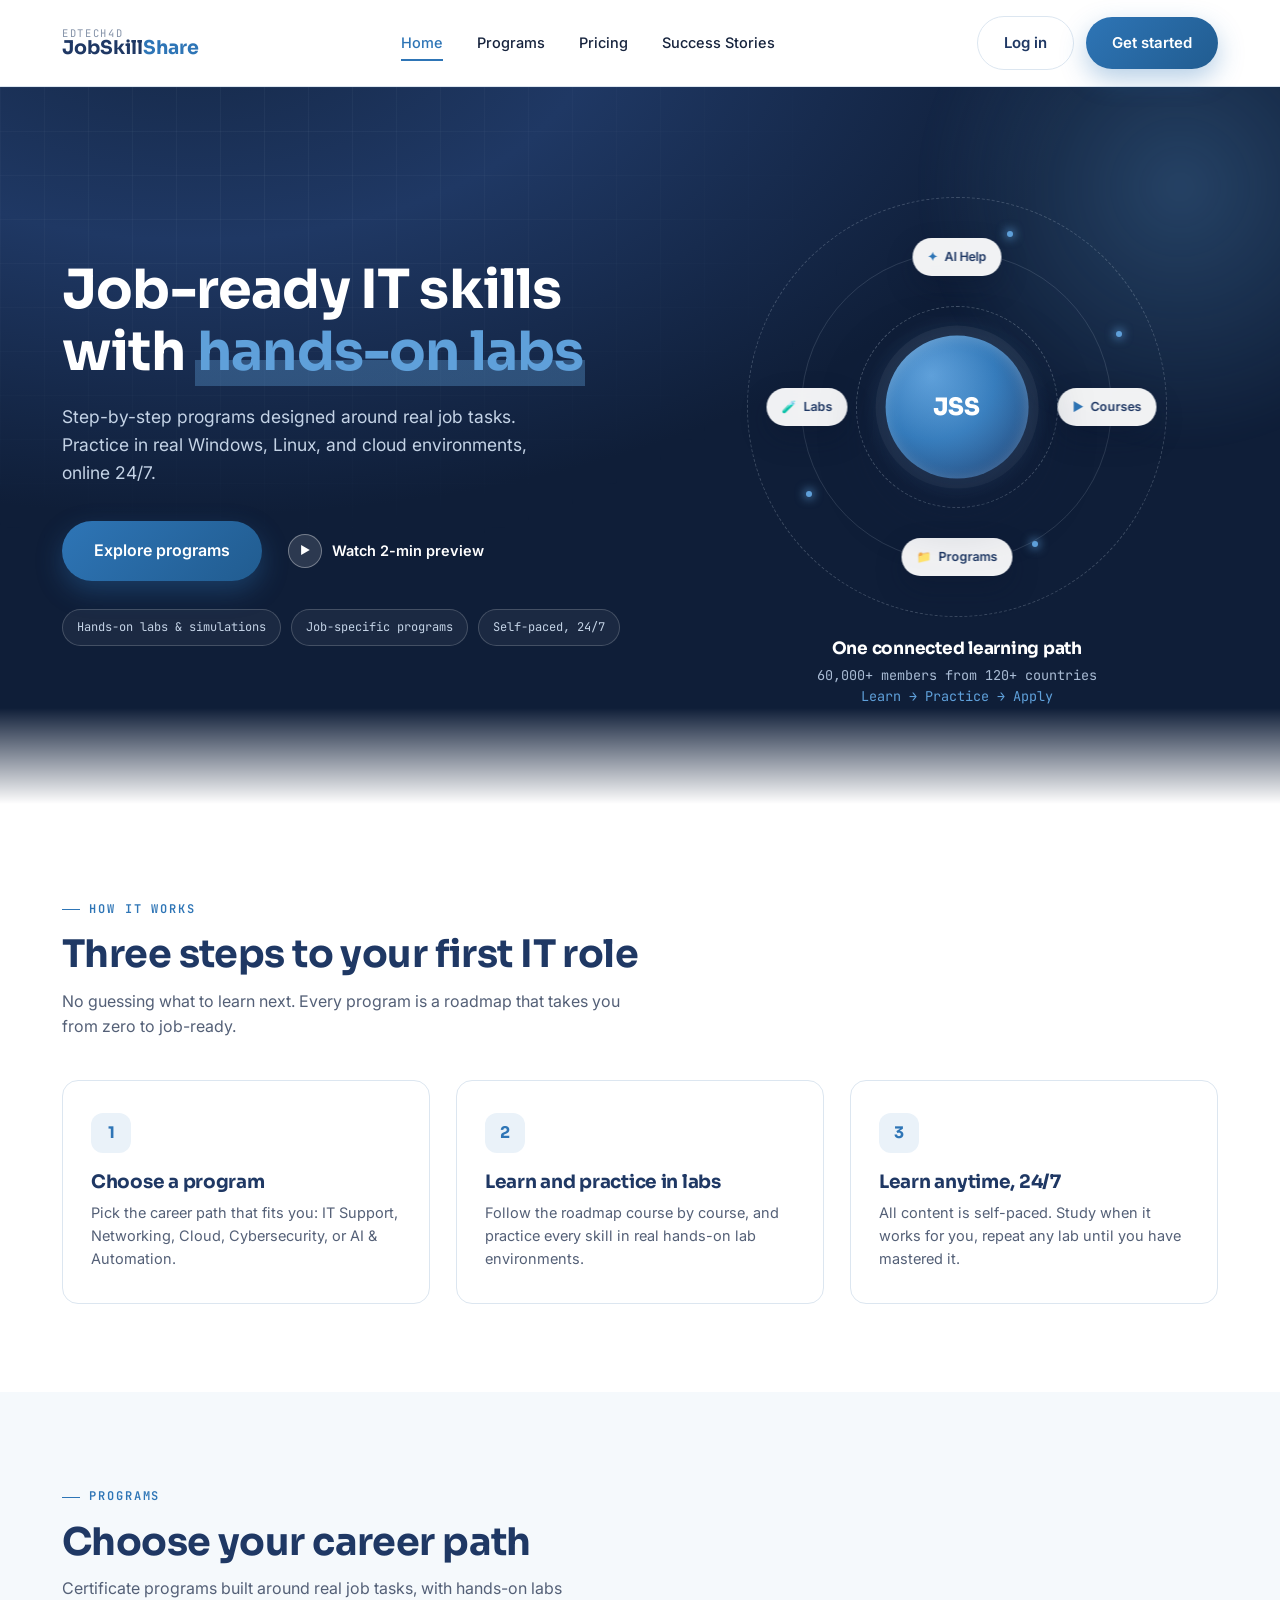
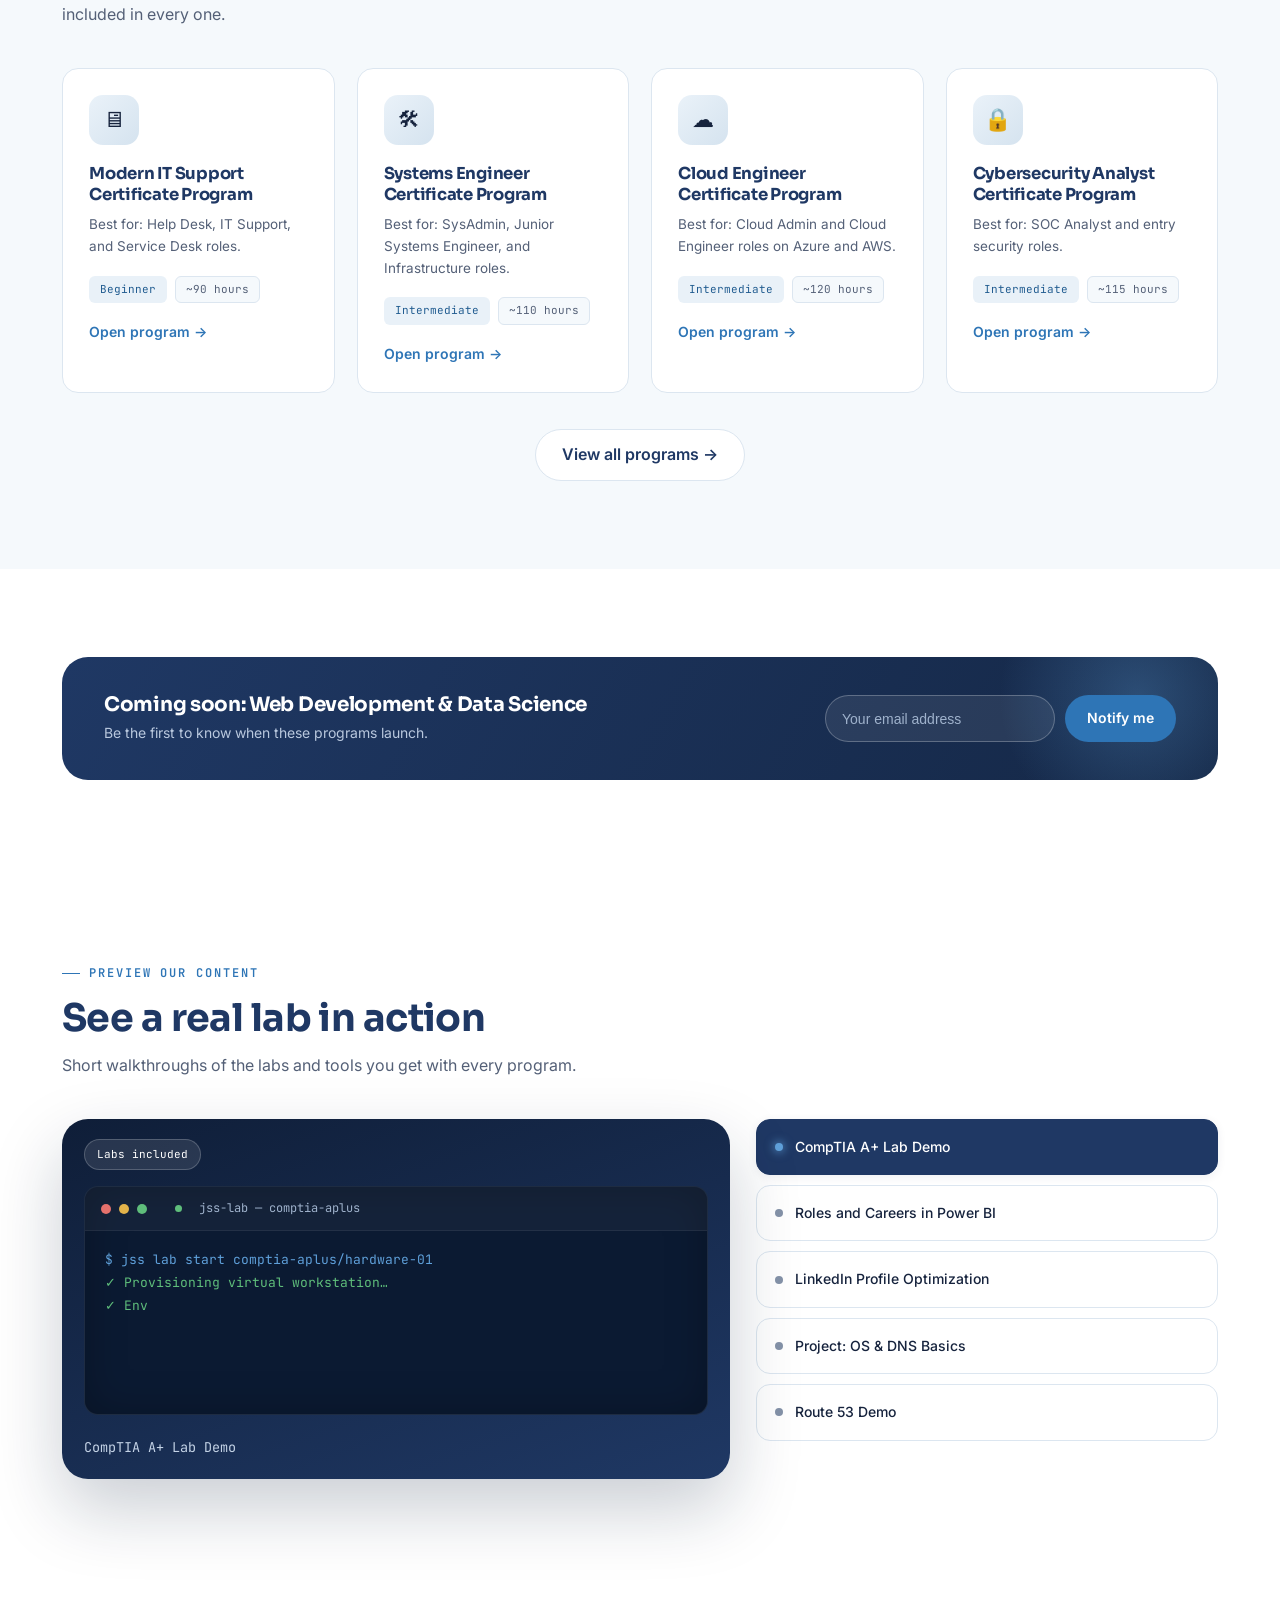
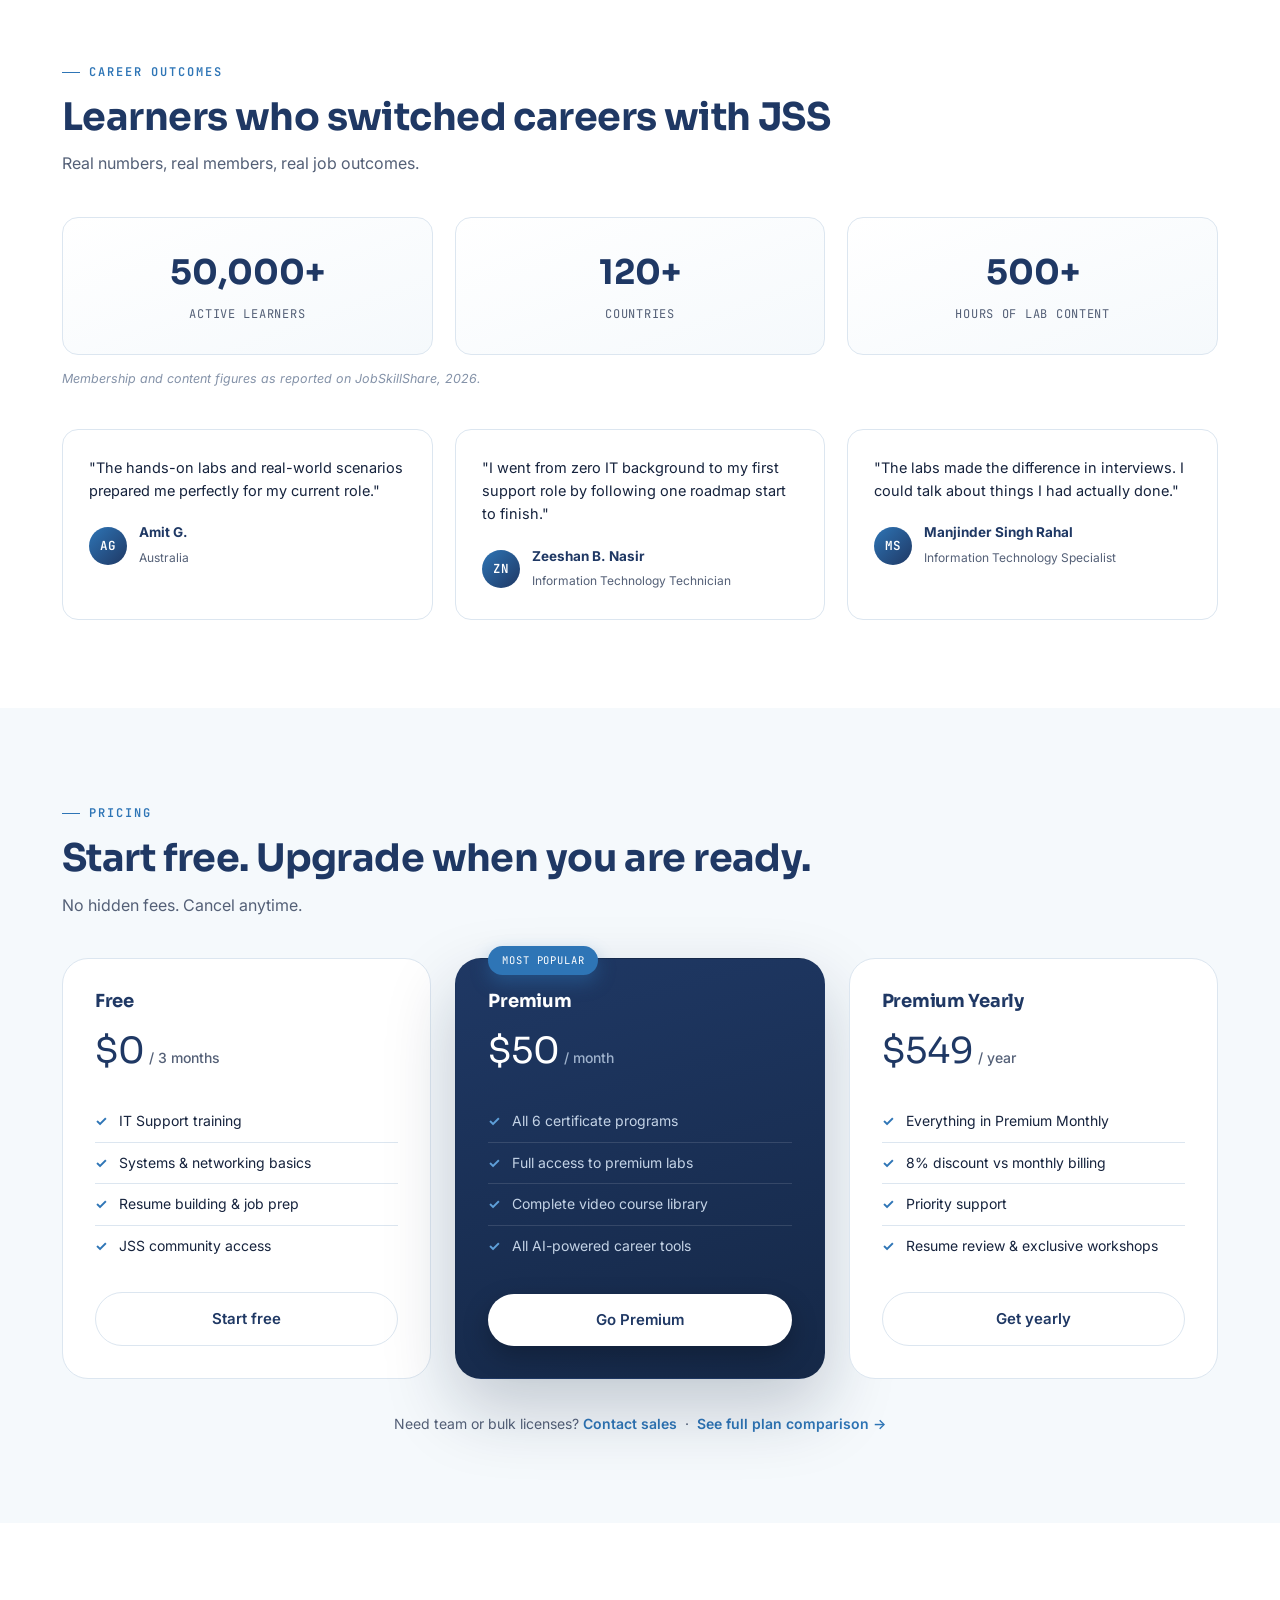
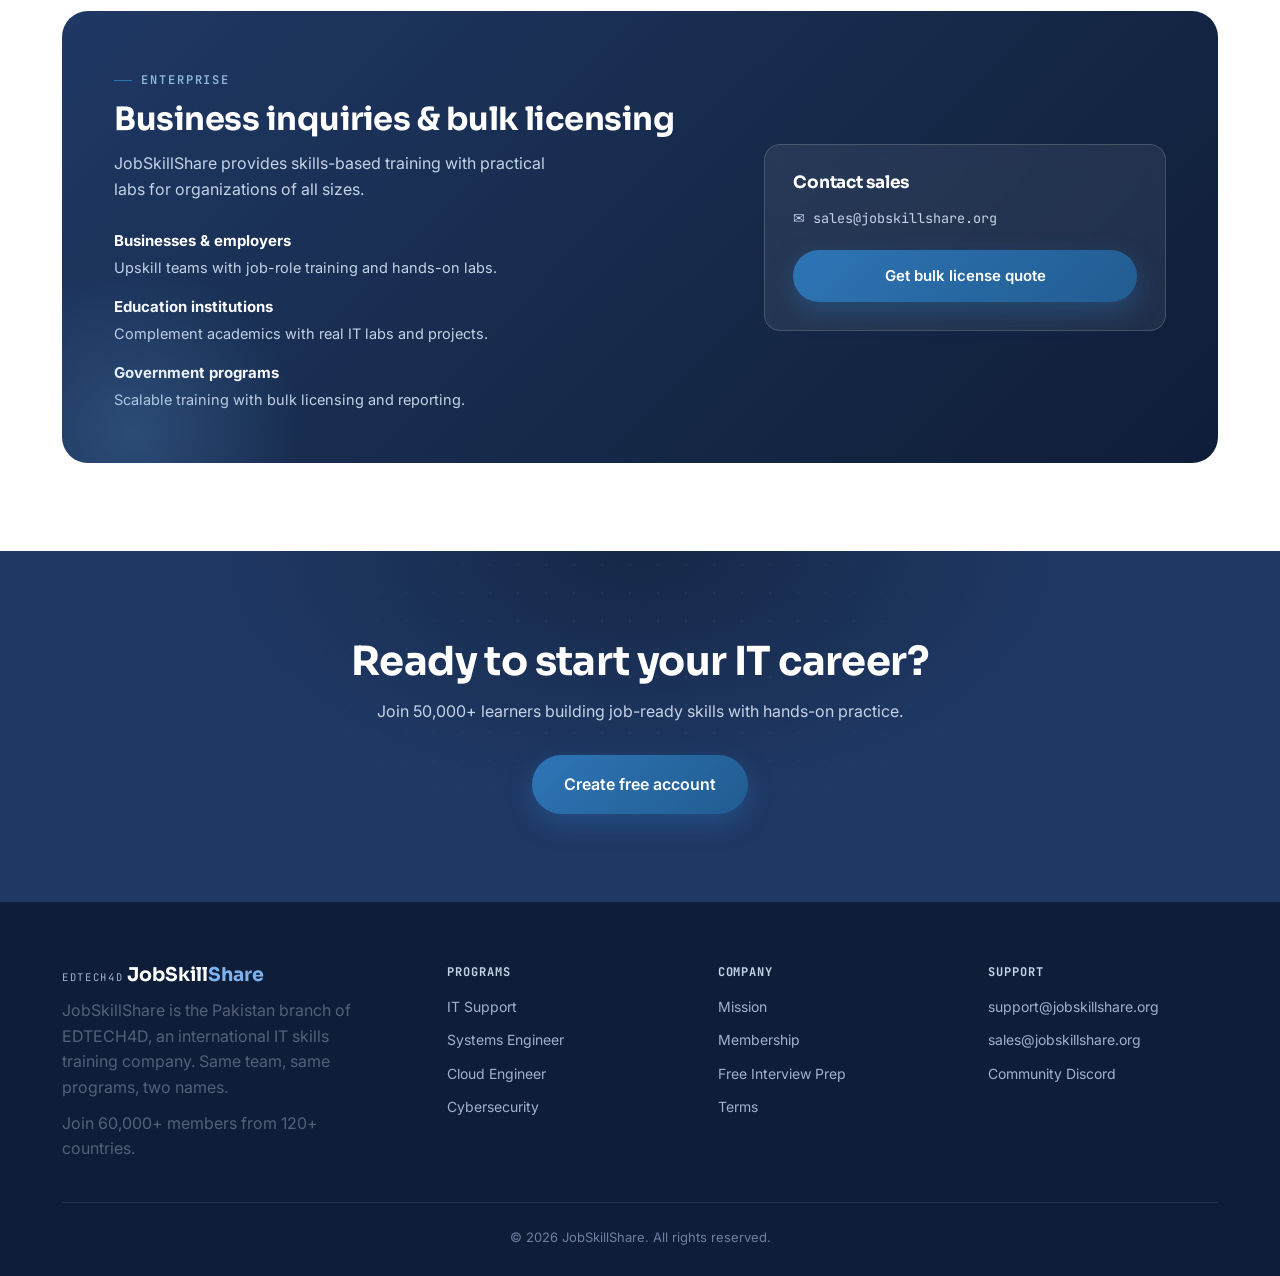
==== index.html @ 371e04df "initial commit" ====
<!doctype html>
<html lang="en">
  <head>
    <meta charset="UTF-8" />
    <meta name="viewport" content="width=device-width, initial-scale=1.0" />
    <title>
      JobSkillShare (EDTECH4D) — Job-ready IT skills with hands-on labs
    </title>
    <!--
  JSS Homepage — v3 (premium pass)
  Base: Kaneeza Batool's Week 2 structure (nav, hero, steps, programs,
  coming-soon, preview, stats/testimonials, pricing, enterprise, final CTA)
  is kept as the foundation, per team direction.

  What changed in this pass, and why:
  - Hero visual: replaced with the rotating-tag orbit around the "JSS" mark
    from the original site (screenshot reference), rebuilt smoother with a
    3-layer counter-rotation technique so the pill labels stay upright while
    orbiting, plus a soft pulsing core glow. Respects prefers-reduced-motion.
  - The Week 2 terminal mockup is *not* deleted — it's relocated into the
    "Preview our content" section (id="preview") and made to actually type,
    switching content per preview-item, so the hands-on-labs proof-of-concept
    lives in one place instead of being duplicated between hero and preview.
  - Color palette is locked to the brand reference (Blue #2E75B6,
    Navy #1F3864, Ice Blue #D5E3EF) — see style.css :root for the derived
    tint/shade scale used everywhere else.
  - Added micro-interactions: hover elevation + top-edge highlight on step
    cards, glow-on-hover on program cards, glassmorphic enterprise panel,
    scroll reveal (staggered for grids), animated "coming soon" form
    confirmation, live-typing terminal.
-->
    <link rel="preconnect" href="https://fonts.googleapis.com" />
    <link rel="preconnect" href="https://fonts.gstatic.com" crossorigin />
    <link
      href="https://fonts.googleapis.com/css2?family=Sora:wght@600;700;800&family=Inter:wght@400;500;600;700&family=JetBrains+Mono:wght@400;500;600&display=swap"
      rel="stylesheet"
    />
    <link rel="stylesheet" href="style.css" />
  </head>
  <body>
    <!-- Header / nav -->
    <header>
      <div class="wrap nav">
        <a class="logo" href="index.html">
          <span class="parent">EDTECH4D</span>
          <span class="main">JobSkill<span>Share</span></span>
        </a>
        <nav class="menu" id="mainMenu">
          <a href="index.html">Home</a>
          <a href="programs.html">Programs</a>
          <a href="index.html#pricing">Pricing</a>
          <a href="index.html#stories">Success Stories</a>
          <div class="nav-actions mobile-show">
            <a class="btn btn-ghost" href="#">Log in</a>
            <a class="btn btn-primary" href="index.html#pricing">Get started</a>
          </div>
        </nav>
        <div class="nav-actions">
          <a class="btn btn-ghost" href="#">Log in</a>
          <a class="btn btn-primary" href="index.html#pricing">Get started</a>
        </div>
        <button
          class="menu-toggle"
          id="menuToggle"
          aria-label="Toggle menu"
          aria-expanded="false"
        >
          <span></span><span></span><span></span>
        </button>
      </div>
    </header>

    <!-- Hero -->
    <section class="hero">
      <div class="hero-divider" aria-hidden="true"></div>
      <div class="wrap">
        <div class="hero-text">
          <h1>Job-ready IT skills with <em>hands-on labs</em></h1>
          <p class="lead">
            Step-by-step programs designed around real job tasks. Practice in
            real Windows, Linux, and cloud environments, online 24/7.
          </p>
          <div class="hero-cta">
            <a class="btn btn-primary btn-big" href="programs.html"
              >Explore programs</a
            >
            <a class="preview-link" href="#preview"
              ><span class="play">&#9654;</span> Watch 2-min preview</a
            >
          </div>
          <div class="chips">
            <span class="chip">Hands-on labs &amp; simulations</span>
            <span class="chip">Job-specific programs</span>
            <span class="chip">Self-paced, 24/7</span>
          </div>
        </div>

        <!-- Rotating orbit hero visual -->
        <div class="hero-visual">
          <div class="orbit" aria-hidden="true">
            <div class="orbit-ring r1"></div>
            <div class="orbit-ring r2"></div>
            <div class="orbit-ring r3"></div>

            <div class="orbit-core"><span>JSS</span></div>

            <div class="orbit-track">
              <div class="orbit-tag" style="--fix: 0deg">
                <div
                  class="tag-fix"
                  style="
                    transform: translate(-50%, -50%) rotate(0deg)
                      translate(150px) rotate(0deg);
                  "
                >
                  <span class="tag-spin"
                    ><span class="pill"
                      ><span class="ic">&#9654;</span> Courses</span
                    ></span
                  >
                </div>
              </div>
              <div class="orbit-tag">
                <div
                  class="tag-fix"
                  style="
                    transform: translate(-50%, -50%) rotate(90deg)
                      translate(150px) rotate(-90deg);
                  "
                >
                  <span class="tag-spin"
                    ><span class="pill"
                      ><span class="ic">&#128193;</span> Programs</span
                    ></span
                  >
                </div>
              </div>
              <div class="orbit-tag">
                <div
                  class="tag-fix"
                  style="
                    transform: translate(-50%, -50%) rotate(180deg)
                      translate(150px) rotate(-180deg);
                  "
                >
                  <span class="tag-spin"
                    ><span class="pill"
                      ><span class="ic">&#129514;</span> Labs</span
                    ></span
                  >
                </div>
              </div>
              <div class="orbit-tag">
                <div
                  class="tag-fix"
                  style="
                    transform: translate(-50%, -50%) rotate(270deg)
                      translate(150px) rotate(-270deg);
                  "
                >
                  <span class="tag-spin"
                    ><span class="pill"
                      ><span class="ic">&#10022;</span> AI Help</span
                    ></span
                  >
                </div>
              </div>
            </div>

            <div class="orbit-dot" style="top: 8%; left: 62%"></div>
            <div class="orbit-dot" style="top: 70%; left: 14%"></div>
            <div class="orbit-dot" style="top: 32%; left: 88%"></div>
            <div class="orbit-dot" style="top: 82%; left: 68%"></div>
          </div>
          <div class="orbit-caption">
            <h4>One connected learning path</h4>
            <p>
              60,000+ members from 120+ countries<br /><span class="flow"
                >Learn &rarr; Practice &rarr; Apply</span
              >
            </p>
          </div>
        </div>
      </div>
    </section>

    <!-- How it works -->
    <section>
      <div class="wrap">
        <div class="eyebrow">How it works</div>
        <h2 class="sec-title">Three steps to your first IT role</h2>
        <p class="sec-sub">
          No guessing what to learn next. Every program is a roadmap that takes
          you from zero to job-ready.
        </p>
        <div class="steps reveal-stagger">
          <div class="step">
            <div class="num">1</div>
            <h3>Choose a program</h3>
            <p>
              Pick the career path that fits you: IT Support, Networking, Cloud,
              Cybersecurity, or AI &amp; Automation.
            </p>
          </div>
          <div class="step">
            <div class="num">2</div>
            <h3>Learn and practice in labs</h3>
            <p>
              Follow the roadmap course by course, and practice every skill in
              real hands-on lab environments.
            </p>
          </div>
          <div class="step">
            <div class="num">3</div>
            <h3>Learn anytime, 24/7</h3>
            <p>
              All content is self-paced. Study when it works for you, repeat any
              lab until you have mastered it.
            </p>
          </div>
        </div>
      </div>
    </section>

    <!-- Programs -->
    <section class="programs" id="programs">
      <div class="wrap">
        <div class="eyebrow">Programs</div>
        <h2 class="sec-title">Choose your career path</h2>
        <p class="sec-sub">
          Certificate programs built around real job tasks, with hands-on labs
          included in every one.
        </p>
        <div class="prog-grid reveal-stagger">
          <div class="prog">
            <div class="icon">&#128421;</div>
            <h3>Modern IT Support Certificate Program</h3>
            <p>Best for: Help Desk, IT Support, and Service Desk roles.</p>
            <div class="meta">
              <span class="tag lvl">Beginner</span
              ><span class="tag">~90 hours</span>
            </div>
            <a class="open" href="programs.html">Open program &rarr;</a>
          </div>
          <div class="prog">
            <div class="icon">&#128736;</div>
            <h3>Systems Engineer Certificate Program</h3>
            <p>
              Best for: SysAdmin, Junior Systems Engineer, and Infrastructure
              roles.
            </p>
            <div class="meta">
              <span class="tag lvl">Intermediate</span
              ><span class="tag">~110 hours</span>
            </div>
            <a class="open" href="programs.html">Open program &rarr;</a>
          </div>
          <div class="prog">
            <div class="icon">&#9729;</div>
            <h3>Cloud Engineer Certificate Program</h3>
            <p>
              Best for: Cloud Admin and Cloud Engineer roles on Azure and AWS.
            </p>
            <div class="meta">
              <span class="tag lvl">Intermediate</span
              ><span class="tag">~120 hours</span>
            </div>
            <a class="open" href="programs.html">Open program &rarr;</a>
          </div>
          <div class="prog">
            <div class="icon">&#128274;</div>
            <h3>Cybersecurity Analyst Certificate Program</h3>
            <p>Best for: SOC Analyst and entry security roles.</p>
            <div class="meta">
              <span class="tag lvl">Intermediate</span
              ><span class="tag">~115 hours</span>
            </div>
            <a class="open" href="programs.html">Open program &rarr;</a>
          </div>
        </div>
        <a class="view-all" href="programs.html">View all programs &rarr;</a>
      </div>
    </section>

    <!-- Coming soon -->
    <section class="soon">
      <div class="wrap">
        <div class="box reveal">
          <div>
            <h3>Coming soon: Web Development &amp; Data Science</h3>
            <p>Be the first to know when these programs launch.</p>
          </div>
          <div>
            <form id="notifyForm">
              <input
                type="email"
                id="notifyEmail"
                placeholder="Your email address"
                aria-label="Email address"
                required
              />
              <button type="submit">Notify me</button>
            </form>
            <div class="thanks" id="notifyThanks" hidden>
              &#10003; You're on the list — we'll email you at launch.
            </div>
          </div>
        </div>
      </div>
    </section>

    <!-- Preview / real lab demo (terminal lives here now) -->
    <section class="preview" id="preview">
      <div class="wrap">
        <div class="eyebrow">Preview our content</div>
        <h2 class="sec-title">See a real lab in action</h2>
        <p class="sec-sub">
          Short walkthroughs of the labs and tools you get with every program.
        </p>
        <div class="preview-grid reveal">
          <div class="preview-main" id="previewMain">
            <span class="badge">Labs included</span>
            <div
              class="term"
              aria-label="Example of a JSS hands-on lab session"
            >
              <div class="term-bar">
                <i></i><i></i><i></i
                ><span
                  ><span class="live-dot"></span
                  ><span id="termTitle"
                    >jss-lab &mdash; comptia-aplus</span
                  ></span
                >
              </div>
              <div class="term-body" id="termBody"></div>
            </div>
            <div class="cap" id="previewCaption">CompTIA A+ Lab Demo</div>
          </div>
          <div class="preview-list" id="previewList">
            <div
              class="preview-item active"
              data-title="CompTIA A+ Lab Demo"
              data-term="jss-lab — comptia-aplus"
            >
              <span class="dot"></span> CompTIA A+ Lab Demo
            </div>
            <div
              class="preview-item"
              data-title="Roles and Careers in Power BI"
              data-term="jss-lab — power-bi-roles"
            >
              <span class="dot"></span> Roles and Careers in Power BI
            </div>
            <div
              class="preview-item"
              data-title="LinkedIn Profile Optimization"
              data-term="jss-lab — career-prep"
            >
              <span class="dot"></span> LinkedIn Profile Optimization
            </div>
            <div
              class="preview-item"
              data-title="Project: OS &amp; DNS Basics"
              data-term="jss-lab — os-dns-fundamentals"
            >
              <span class="dot"></span> Project: OS &amp; DNS Basics
            </div>
            <div
              class="preview-item"
              data-title="Route 53 Demo"
              data-term="jss-lab — aws-route53"
            >
              <span class="dot"></span> Route 53 Demo
            </div>
          </div>
        </div>
      </div>
    </section>

    <!-- Stats + testimonials -->
    <section id="stories">
      <div class="wrap">
        <div class="eyebrow">Career outcomes</div>
        <h2 class="sec-title">Learners who switched careers with JSS</h2>
        <p class="sec-sub">Real numbers, real members, real job outcomes.</p>
        <div class="stats reveal-stagger">
          <div class="stat">
            <b data-count="50000" data-suffix="+">0</b
            ><span>Active learners</span>
          </div>
          <div class="stat">
            <b data-count="120" data-suffix="+">0</b><span>Countries</span>
          </div>
          <div class="stat">
            <b data-count="500" data-suffix="+">0</b
            ><span>Hours of lab content</span>
          </div>
        </div>
        <div class="stat-caption">
          Membership and content figures as reported on JobSkillShare, 2026.
        </div>
        <div class="quotes reveal-stagger">
          <div class="quote">
            <p>
              "The hands-on labs and real-world scenarios prepared me perfectly
              for my current role."
            </p>
            <div class="who">
              <div class="av">AG</div>
              <div><b>Amit G.</b><span>Australia</span></div>
            </div>
          </div>
          <div class="quote">
            <p>
              "I went from zero IT background to my first support role by
              following one roadmap start to finish."
            </p>
            <div class="who">
              <div class="av">ZN</div>
              <div>
                <b>Zeeshan B. Nasir</b
                ><span>Information Technology Technician</span>
              </div>
            </div>
          </div>
          <div class="quote">
            <p>
              "The labs made the difference in interviews. I could talk about
              things I had actually done."
            </p>
            <div class="who">
              <div class="av">MS</div>
              <div>
                <b>Manjinder Singh Rahal</b
                ><span>Information Technology Specialist</span>
              </div>
            </div>
          </div>
        </div>
      </div>
    </section>

    <!-- Pricing -->
    <section class="pricing" id="pricing">
      <div class="wrap">
        <div class="eyebrow">Pricing</div>
        <h2 class="sec-title">Start free. Upgrade when you are ready.</h2>
        <p class="sec-sub">No hidden fees. Cancel anytime.</p>
        <div class="plans reveal-stagger">
          <div class="plan">
            <h3>Free</h3>
            <div class="price">$0<small> / 3 months</small></div>
            <ul>
              <li>IT Support training</li>
              <li>Systems &amp; networking basics</li>
              <li>Resume building &amp; job prep</li>
              <li>JSS community access</li>
            </ul>
            <a class="btn btn-ghost" href="#">Start free</a>
          </div>
          <div class="plan featured">
            <div class="flag">MOST POPULAR</div>
            <h3>Premium</h3>
            <div class="price">$50<small> / month</small></div>
            <ul>
              <li>All 6 certificate programs</li>
              <li>Full access to premium labs</li>
              <li>Complete video course library</li>
              <li>All AI-powered career tools</li>
            </ul>
            <a class="btn btn-primary" href="#">Go Premium</a>
          </div>
          <div class="plan">
            <h3>Premium Yearly</h3>
            <div class="price">$549<small> / year</small></div>
            <ul>
              <li>Everything in Premium Monthly</li>
              <li>8% discount vs monthly billing</li>
              <li>Priority support</li>
              <li>Resume review &amp; exclusive workshops</li>
            </ul>
            <a class="btn btn-ghost" href="#">Get yearly</a>
          </div>
        </div>
        <div class="pricing-note">
          Need team or bulk licenses?
          <a href="#">Contact sales</a> &nbsp;&middot;&nbsp;
          <a href="#">See full plan comparison &rarr;</a>
        </div>
      </div>
    </section>

    <!-- Enterprise -->
    <section class="enterprise">
      <div class="wrap">
        <div class="ent-card reveal">
          <div>
            <div class="eyebrow" style="color: #8fb8e0">Enterprise</div>
            <h2>Business inquiries &amp; bulk licensing</h2>
            <p>
              JobSkillShare provides skills-based training with practical labs
              for organizations of all sizes.
            </p>
            <div class="ent-list">
              <div class="row">
                <div>
                  <b>Businesses &amp; employers</b>Upskill teams with job-role
                  training and hands-on labs.
                </div>
              </div>
              <div class="row">
                <div>
                  <b>Education institutions</b>Complement academics with real IT
                  labs and projects.
                </div>
              </div>
              <div class="row">
                <div>
                  <b>Government programs</b>Scalable training with bulk
                  licensing and reporting.
                </div>
              </div>
            </div>
          </div>
          <div class="ent-form">
            <h4>Contact sales</h4>
            <div class="contact">&#9993; sales@jobskillshare.org</div>
            <a class="btn btn-primary" href="#">Get bulk license quote</a>
          </div>
        </div>
      </div>
    </section>

    <!-- Final CTA -->
    <section class="final">
      <div class="wrap">
        <h2>Ready to start your IT career?</h2>
        <p>
          Join 50,000+ learners building job-ready skills with hands-on
          practice.
        </p>
        <a class="btn btn-primary btn-big" href="#">Create free account</a>
      </div>
    </section>

    <footer>
      <div class="wrap">
        <div class="foot">
          <div>
            <a class="logo" href="index.html">
              <span class="parent" style="color: #9db6d4">EDTECH4D</span>
              <span class="main" style="color: #fff"
                >JobSkill<span style="color: #7db4f0">Share</span></span
              >
            </a>
            <p style="margin-top: 12px; max-width: 300px">
              JobSkillShare is the Pakistan branch of EDTECH4D, an international
              IT skills training company. Same team, same programs, two names.
            </p>
            <p style="margin-top: 10px; max-width: 280px">
              Join 60,000+ members from 120+ countries.
            </p>
          </div>
          <div>
            <h4>Programs</h4>
            <a href="#">IT Support</a><a href="#">Systems Engineer</a
            ><a href="#">Cloud Engineer</a><a href="#">Cybersecurity</a>
          </div>
          <div>
            <h4>Company</h4>
            <a href="#">Mission</a><a href="#">Membership</a
            ><a href="#">Free Interview Prep</a><a href="#">Terms</a>
          </div>
          <div>
            <h4>Support</h4>
            <a href="#">support@jobskillshare.org</a
            ><a href="#">sales@jobskillshare.org</a
            ><a href="#">Community Discord</a>
          </div>
        </div>
        <div class="copyright">
          &copy; 2026 JobSkillShare. All rights reserved.
        </div>
      </div>
    </footer>

    <script src="script.js"></script>
  </body>
</html>
---- style.css ----
/* ==========================================================================
   JobSkillShare (EDTECH4D) — Homepage v3
   Base kept: Kaneeza's Week 2 structure (nav, hero, steps, programs,
   coming-soon, preview, stats/testimonials, pricing, enterprise, final CTA).
   Palette is fixed by the brand reference — every color below is either
   Blue #2E75B6 / Navy #1F3864 / Ice Blue #D5E3EF or a tint/shade derived
   from one of the three, so nothing "off-brand" sneaks in.
   Type: Sora (display) / Inter (body) / JetBrains Mono (terminal, data)
   ========================================================================== */

:root {
  /* --- brand-fixed --- */
  --blue: #2e75b6;
  --navy: #1f3864;
  --ice: #d5e3ef;

  /* --- derived tints/shades (same three hues only) --- */
  --blue-light: #5fa0da;
  --blue-dark: #215c90;
  --navy-2: #152847;
  --navy-3: #0f1e38;
  --ice-2: #eaf2f9;
  --ice-3: #f5f9fc;
  --white: #ffffff;
  --text: #16233d;
  --slate: #546077;
  --slate-2: #8492a8;
  --line: #dce6f0;

  --radius-s: 10px;
  --radius-m: 16px;
  --radius-l: 26px;
  --shadow-s: 0 2px 10px rgba(20, 45, 85, 0.07);
  --shadow-m: 0 16px 40px rgba(20, 45, 85, 0.12);
  --shadow-l: 0 30px 70px rgba(15, 30, 60, 0.22);
  --glow:
    0 0 0 1px rgba(46, 117, 182, 0.08), 0 20px 60px rgba(46, 117, 182, 0.18);
  --ease: cubic-bezier(0.22, 1, 0.36, 1);
  --ease-soft: cubic-bezier(0.4, 0, 0.2, 1);

  --font-display: "Sora", sans-serif;
  --font-body: "Inter", sans-serif;
  --font-mono: "JetBrains Mono", monospace;
}

*,
*::before,
*::after {
  box-sizing: border-box;
  margin: 0;
  padding: 0;
}
html {
  scroll-behavior: smooth;
}
body {
  font-family: var(--font-body);
  color: var(--text);
  background: var(--white);
  line-height: 1.6;
  -webkit-font-smoothing: antialiased;
  overflow-x: hidden;
}
img {
  max-width: 100%;
  display: block;
}
a {
  color: inherit;
  text-decoration: none;
}
ul {
  list-style: none;
}
button {
  font: inherit;
  cursor: pointer;
  border: none;
  background: none;
  color: inherit;
}
.wrap {
  max-width: 1220px;
  margin: 0 auto;
  padding: 0 32px;
}
h1,
h2,
h3,
h4 {
  font-family: var(--font-display);
  color: var(--navy);
  letter-spacing: -0.015em;
  line-height: 1.15;
}
p {
  color: var(--slate);
}
:focus-visible {
  outline: 3px solid var(--blue-light);
  outline-offset: 3px;
  border-radius: 6px;
}
::selection {
  background: var(--blue);
  color: var(--white);
}

.eyebrow {
  font-family: var(--font-mono);
  font-size: 12px;
  letter-spacing: 0.16em;
  text-transform: uppercase;
  color: var(--blue);
  font-weight: 600;
  display: inline-flex;
  align-items: center;
  gap: 9px;
}
.eyebrow::before {
  content: "";
  width: 18px;
  height: 1px;
  background: var(--blue);
  display: inline-block;
}
.sec-title {
  font-size: clamp(26px, 3.2vw, 38px);
  margin: 14px 0 12px;
}
.sec-sub {
  max-width: 560px;
  font-size: 16px;
  margin-bottom: 40px;
}

/* ---------------- Buttons ---------------- */
.btn {
  display: inline-flex;
  align-items: center;
  justify-content: center;
  gap: 8px;
  padding: 14px 26px;
  border-radius: 999px;
  font-weight: 600;
  font-size: 15px;
  position: relative;
  overflow: hidden;
  isolation: isolate;
  transition:
    transform 0.32s var(--ease),
    box-shadow 0.32s var(--ease),
    background 0.25s var(--ease-soft),
    color 0.25s var(--ease-soft),
    border-color 0.25s var(--ease-soft);
  white-space: nowrap;
}
.btn::before {
  content: "";
  position: absolute;
  inset: 0;
  z-index: -1;
  background: linear-gradient(
    115deg,
    transparent 30%,
    rgba(255, 255, 255, 0.35) 50%,
    transparent 70%
  );
  transform: translateX(-120%);
  transition: transform 0.6s var(--ease-soft);
}
.btn:hover::before {
  transform: translateX(120%);
}
.btn-primary {
  background: linear-gradient(135deg, var(--blue) 0%, var(--blue-dark) 100%);
  color: var(--white);
  box-shadow: 0 10px 26px rgba(46, 117, 182, 0.35);
}
.btn-primary:hover {
  transform: translateY(-3px);
  box-shadow: 0 18px 38px rgba(46, 117, 182, 0.48);
}
.btn-primary:active {
  transform: translateY(-1px);
  box-shadow: 0 10px 22px rgba(46, 117, 182, 0.4);
}
.btn-ghost {
  background: transparent;
  color: var(--navy);
  border: 1.5px solid var(--line);
}
.btn-ghost:hover {
  border-color: var(--blue);
  color: var(--blue);
  background: rgba(46, 117, 182, 0.05);
  transform: translateY(-2px);
}
.btn-big {
  padding: 17px 32px;
  font-size: 16px;
}

/* on dark navy backgrounds, ghost buttons flip to light */
.hero .btn-ghost,
.final .btn-ghost {
  color: var(--white);
  border-color: rgba(255, 255, 255, 0.3);
}
.hero .btn-ghost:hover,
.final .btn-ghost:hover {
  border-color: var(--white);
  background: rgba(255, 255, 255, 0.08);
  color: var(--white);
}

/* ---------------- Header ---------------- */
header {
  position: sticky;
  top: 0;
  z-index: 60;
  background: rgba(255, 255, 255, 0.86);
  backdrop-filter: blur(14px) saturate(160%);
  border-bottom: 1px solid var(--line);
  transition:
    box-shadow 0.3s var(--ease-soft),
    background 0.3s var(--ease-soft);
}
header.scrolled {
  background: rgba(255, 255, 255, 0.96);
  box-shadow: 0 8px 30px rgba(20, 45, 85, 0.08);
}
.nav {
  display: flex;
  align-items: center;
  justify-content: space-between;
  padding: 16px 32px;
  gap: 24px;
}
.logo {
  display: flex;
  flex-direction: column;
  line-height: 1.05;
}
.logo .parent {
  font-family: var(--font-mono);
  font-size: 10.5px;
  letter-spacing: 0.16em;
  color: var(--slate-2);
  text-transform: uppercase;
}
.logo .main {
  font-family: var(--font-display);
  font-weight: 700;
  font-size: 19px;
  color: var(--navy);
}
.logo .main span {
  color: var(--blue);
}
.menu {
  display: flex;
  align-items: center;
  gap: 34px;
}
.menu > a {
  font-weight: 500;
  font-size: 14.5px;
  color: var(--text);
  position: relative;
  padding: 6px 0;
  transition: color 0.2s var(--ease-soft);
}
.menu > a::after {
  content: "";
  position: absolute;
  left: 0;
  bottom: 0;
  height: 2px;
  width: 0;
  background: var(--blue);
  transition: width 0.3s var(--ease);
}
.menu > a:hover {
  color: var(--blue);
}
.menu > a:hover::after {
  width: 100%;
}
.menu > a.active {
  color: var(--blue);
}
.menu > a.active::after {
  width: 100%;
}
.nav-actions {
  display: flex;
  gap: 12px;
  align-items: center;
}
.menu .nav-actions.mobile-show {
  display: none;
}
.menu-toggle {
  display: none;
  flex-direction: column;
  gap: 5px;
  padding: 6px;
}
.menu-toggle span {
  width: 22px;
  height: 2px;
  background: var(--navy);
  border-radius: 2px;
  transition: 0.25s var(--ease-soft);
}
.menu-toggle.open span:nth-child(1) {
  transform: translateY(7px) rotate(45deg);
}
.menu-toggle.open span:nth-child(2) {
  opacity: 0;
}
.menu-toggle.open span:nth-child(3) {
  transform: translateY(-7px) rotate(-45deg);
}

/* ---------------- Hero ---------------- */
.hero {
  position: relative;
  background: radial-gradient(
    ellipse 900px 500px at 15% -10%,
    var(--navy-2) 0%,
    var(--navy) 45%,
    var(--navy-3) 100%
  );
  color: var(--white);
  overflow: hidden;
  padding: 110px 0 96px;
}
.hero::before {
  content: "";
  position: absolute;
  inset: 0;
  background-image:
    linear-gradient(rgba(213, 227, 239, 0.05) 1px, transparent 1px),
    linear-gradient(90deg, rgba(213, 227, 239, 0.05) 1px, transparent 1px);
  background-size: 44px 44px;
  mask-image: radial-gradient(
    ellipse 900px 600px at 20% 10%,
    black,
    transparent 70%
  );
}
.hero::after {
  content: "";
  position: absolute;
  top: -160px;
  right: -160px;
  width: 520px;
  height: 520px;
  border-radius: 50%;
  background: radial-gradient(
    circle,
    rgba(95, 160, 218, 0.28),
    transparent 70%
  );
  filter: blur(10px);
}
.hero-divider {
  position: absolute;
  left: 0;
  right: 0;
  bottom: 0;
  height: 96px;
  pointer-events: none;
  background: linear-gradient(180deg, transparent, var(--white));
  z-index: 1;
}
.hero .wrap {
  display: grid;
  grid-template-columns: 1.05fr 0.95fr;
  gap: 56px;
  align-items: center;
  position: relative;
  z-index: 1;
}
.hero-text h1 {
  color: var(--white);
  font-size: clamp(36px, 4.4vw, 54px);
  margin-bottom: 20px;
}
.hero-text h1 em {
  font-style: normal;
  color: var(--blue-light);
  background: linear-gradient(
    180deg,
    transparent 62%,
    rgba(95, 160, 218, 0.35) 62%
  );
  padding: 0 2px;
}
.hero .lead {
  font-size: 17.5px;
  color: #c4d3e6;
  max-width: 480px;
  margin-bottom: 34px;
}
.hero-cta {
  display: flex;
  align-items: center;
  gap: 26px;
  flex-wrap: wrap;
  margin-bottom: 28px;
}
.preview-link {
  display: inline-flex;
  align-items: center;
  gap: 10px;
  font-weight: 600;
  font-size: 14.5px;
  color: var(--white);
}
.preview-link .play {
  width: 34px;
  height: 34px;
  border-radius: 50%;
  background: rgba(255, 255, 255, 0.12);
  border: 1px solid rgba(255, 255, 255, 0.35);
  display: inline-flex;
  align-items: center;
  justify-content: center;
  font-size: 11px;
  transition: 0.25s var(--ease-soft);
}
.preview-link:hover .play {
  background: var(--blue);
  border-color: var(--blue);
  transform: scale(1.08);
}
.chips {
  display: flex;
  gap: 10px;
  flex-wrap: wrap;
}
.chip {
  font-family: var(--font-mono);
  font-size: 12px;
  color: #c4d3e6;
  border: 1px solid rgba(255, 255, 255, 0.18);
  background: rgba(255, 255, 255, 0.05);
  padding: 8px 14px;
  border-radius: 999px;
}

/* ---- Hero visual: orbit around the JSS mark ---- */
.hero-visual {
  position: relative;
  display: flex;
  flex-direction: column;
  align-items: center;
  gap: 22px;
}
.orbit {
  position: relative;
  width: min(420px, 88vw);
  aspect-ratio: 1/1;
}
.orbit-ring {
  position: absolute;
  border-radius: 50%;
  border: 1px dashed rgba(213, 227, 239, 0.22);
}
.orbit-ring.r1 {
  inset: 0;
}
.orbit-ring.r2 {
  inset: 13%;
  border-style: solid;
  border-color: rgba(213, 227, 239, 0.14);
}
.orbit-ring.r3 {
  inset: 26%;
  border-color: rgba(213, 227, 239, 0.28);
}
.orbit-core {
  position: absolute;
  top: 50%;
  left: 50%;
  transform: translate(-50%, -50%);
  width: 34%;
  height: 34%;
  border-radius: 50%;
  background: radial-gradient(
    circle at 32% 28%,
    var(--blue-light) 0%,
    var(--blue) 45%,
    var(--navy) 100%
  );
  display: flex;
  align-items: center;
  justify-content: center;
  color: var(--white);
  font-family: var(--font-display);
  font-weight: 800;
  font-size: clamp(18px, 2.4vw, 24px);
  letter-spacing: 0.02em;
  box-shadow:
    0 25px 60px rgba(15, 30, 60, 0.5),
    0 0 0 10px rgba(255, 255, 255, 0.06),
    inset 0 2px 14px rgba(255, 255, 255, 0.25);
  z-index: 3;
}
.orbit-core::after {
  content: "";
  position: absolute;
  inset: -16%;
  border-radius: 50%;
  background: radial-gradient(
    circle,
    rgba(95, 160, 218, 0.35),
    transparent 70%
  );
  z-index: -1;
  animation: corepulse 3.2s ease-in-out infinite;
}
.orbit-track {
  position: absolute;
  inset: 0;
  animation: spin 34s linear infinite;
  z-index: 2;
}
.orbit-tag {
  position: absolute;
  top: 50%;
  left: 50%;
  width: 0;
  height: 0;
}
.tag-fix {
  position: absolute;
  transform: translate(-50%, -50%) rotate(var(--fix));
}
.tag-spin {
  display: inline-block;
  animation: counterspin 34s linear infinite;
}
.pill {
  display: inline-flex;
  align-items: center;
  gap: 7px;
  white-space: nowrap;
  background: rgba(255, 255, 255, 0.94);
  color: var(--navy);
  padding: 9px 15px;
  border-radius: 999px;
  font-size: 12.5px;
  font-weight: 600;
  box-shadow: 0 12px 28px rgba(10, 20, 45, 0.28);
  backdrop-filter: blur(6px);
}
.pill .ic {
  color: var(--blue);
  font-size: 12px;
}
.orbit-dot {
  position: absolute;
  width: 6px;
  height: 6px;
  border-radius: 50%;
  background: var(--blue-light);
  box-shadow: 0 0 10px 2px rgba(95, 160, 218, 0.7);
}
.orbit-caption {
  text-align: center;
}
.orbit-caption h4 {
  color: var(--white);
  font-size: 17px;
  margin-bottom: 6px;
}
.orbit-caption p {
  color: #a9bbd4;
  font-size: 13.5px;
  font-family: var(--font-mono);
}
.orbit-caption .flow {
  color: var(--blue-light);
}

@keyframes spin {
  to {
    transform: rotate(360deg);
  }
}
@keyframes counterspin {
  to {
    transform: rotate(-360deg);
  }
}
@keyframes corepulse {
  0%,
  100% {
    opacity: 0.55;
    transform: scale(1);
  }
  50% {
    opacity: 0.9;
    transform: scale(1.12);
  }
}
@keyframes ringspin {
  to {
    transform: rotate(360deg);
  }
}
.orbit-ring.r3 {
  animation: ringspin 60s linear infinite;
}

@media (prefers-reduced-motion: reduce) {
  .orbit-track,
  .tag-spin,
  .orbit-core::after,
  .orbit-ring.r3 {
    animation: none;
  }
}

/* ---------------- Section shell ---------------- */
section {
  padding: 88px 0;
}
.programs,
.pricing {
  background: var(--ice-3);
}

/* ---------------- Steps ---------------- */
.steps {
  display: grid;
  grid-template-columns: repeat(3, 1fr);
  gap: 26px;
}
.step {
  background: var(--white);
  border: 1px solid var(--line);
  border-radius: var(--radius-m);
  padding: 32px 28px;
  position: relative;
  overflow: hidden;
  transition:
    transform 0.25s ease,
    box-shadow 0.25s ease,
    border-color 0.25s ease;
}
.step::before {
  content: "";
  position: absolute;
  top: 0;
  left: 0;
  right: 0;
  height: 3px;
  background: linear-gradient(90deg, var(--blue), var(--blue-light));
  transform: scaleX(0);
  transform-origin: left;
  transition: transform 0.3s ease;
}
.step:hover {
  transform: translateY(-6px);
  box-shadow: var(--shadow-m);
  border-color: transparent;
}
.step:hover::before {
  transform: scaleX(1);
}
.num {
  width: 40px;
  height: 40px;
  border-radius: 12px;
  background: var(--ice-2);
  color: var(--blue);
  display: flex;
  align-items: center;
  justify-content: center;
  font-family: var(--font-display);
  font-weight: 700;
  font-size: 16px;
  margin-bottom: 18px;
}
.step h3 {
  font-size: 18.5px;
  margin-bottom: 9px;
}
.step p {
  font-size: 14.5px;
}

/* ---------------- Programs ---------------- */
.prog-grid {
  display: grid;
  grid-template-columns: repeat(4, 1fr);
  gap: 22px;
}
.prog-grid-more {
  margin-top: 22px;
}
.prog {
  background: var(--white);
  border: 1px solid var(--line);
  border-radius: var(--radius-m);
  padding: 26px;
  transition:
    transform 0.25s ease,
    box-shadow 0.25s ease;
  position: relative;
}
.prog:hover {
  transform: translateY(-6px);
  box-shadow: var(--glow);
}
.icon {
  width: 50px;
  height: 50px;
  border-radius: 14px;
  background: linear-gradient(135deg, var(--ice-2), var(--ice));
  display: flex;
  align-items: center;
  justify-content: center;
  font-size: 22px;
  margin-bottom: 18px;
}
.prog h3 {
  font-size: 16.5px;
  margin-bottom: 9px;
  line-height: 1.3;
}
.prog p {
  font-size: 13.5px;
  margin-bottom: 18px;
}
.meta {
  display: flex;
  gap: 8px;
  margin-bottom: 16px;
  flex-wrap: wrap;
}
.tag {
  font-family: var(--font-mono);
  font-size: 11px;
  color: var(--slate);
  background: var(--ice-3);
  border: 1px solid var(--line);
  padding: 4px 10px;
  border-radius: 6px;
}
.tag.lvl {
  color: var(--blue-dark);
  background: rgba(46, 117, 182, 0.1);
  border-color: transparent;
}
.open {
  font-weight: 600;
  font-size: 14px;
  color: var(--blue);
  display: inline-flex;
  align-items: center;
  gap: 4px;
  transition: gap 0.2s ease;
}
.open:hover {
  gap: 8px;
}

.view-all {
  display: inline-flex;
  align-items: center;
  gap: 6px;
  width: fit-content;
  margin: 36px auto 0;
  font-weight: 600;
  color: var(--navy);
  border: 1.5px solid var(--line);
  background: var(--white);
  padding: 12px 26px;
  border-radius: 999px;
  position: relative;
  left: 50%;
  transform: translateX(-50%);
  transition:
    transform 0.3s var(--ease),
    border-color 0.25s var(--ease-soft),
    color 0.25s var(--ease-soft),
    box-shadow 0.3s var(--ease);
}
.view-all:hover {
  border-color: var(--blue);
  color: var(--blue);
  box-shadow: var(--shadow-s);
  transform: translateX(-50%) translateY(-2px);
}

/* ---------------- Coming soon strip ---------------- */
.soon .box {
  background: linear-gradient(120deg, var(--navy), var(--navy-2));
  color: var(--white);
  border-radius: var(--radius-l);
  padding: 36px 42px;
  display: flex;
  justify-content: space-between;
  align-items: center;
  gap: 28px;
  flex-wrap: wrap;
  position: relative;
  overflow: hidden;
}
.soon .box::after {
  content: "";
  position: absolute;
  top: -100px;
  right: -60px;
  width: 280px;
  height: 280px;
  border-radius: 50%;
  background: radial-gradient(circle, rgba(95, 160, 218, 0.3), transparent 70%);
}
.soon h3 {
  color: var(--white);
  font-size: 20px;
  margin-bottom: 6px;
}
.soon p {
  color: #b9c8de;
  font-size: 14px;
}
.soon form {
  display: flex;
  gap: 10px;
  position: relative;
  z-index: 1;
}
.soon input {
  padding: 12px 16px;
  border-radius: 999px;
  border: 1px solid rgba(255, 255, 255, 0.25);
  background: rgba(255, 255, 255, 0.08);
  color: var(--white);
  font-size: 14px;
  min-width: 230px;
}
.soon input::placeholder {
  color: #9fb2cc;
}
.soon input:focus {
  outline: none;
  border-color: var(--blue-light);
  background: rgba(255, 255, 255, 0.14);
}
.soon button {
  padding: 12px 22px;
  border-radius: 999px;
  background: var(--blue);
  color: var(--white);
  font-weight: 600;
  font-size: 14px;
  transition: 0.25s var(--ease-soft);
}
.soon button:hover {
  background: var(--blue-dark);
  transform: translateY(-1px);
}
.soon .thanks {
  font-family: var(--font-mono);
  font-size: 13px;
  color: var(--blue-light);
  margin-top: 8px;
}

/* ---------------- Preview / lab demo ---------------- */
.preview-grid {
  display: grid;
  grid-template-columns: 1.3fr 0.9fr;
  gap: 26px;
  align-items: stretch;
}
.preview-main {
  position: relative;
  border-radius: var(--radius-l);
  overflow: hidden;
  background: linear-gradient(160deg, var(--navy-3) 0%, var(--navy) 100%);
  min-height: 360px;
  display: flex;
  flex-direction: column;
  box-shadow: var(--shadow-l);
}
.preview-main .badge {
  align-self: flex-start;
  margin: 20px 0 0 22px;
  background: rgba(255, 255, 255, 0.1);
  color: var(--white);
  border: 1px solid rgba(255, 255, 255, 0.2);
  font-family: var(--font-mono);
  font-size: 11px;
  padding: 6px 12px;
  border-radius: 999px;
}
.term {
  margin: 16px 22px 22px;
  background: #0b1a32;
  border-radius: 14px;
  overflow: hidden;
  border: 1px solid rgba(255, 255, 255, 0.08);
  flex: 1;
  display: flex;
  flex-direction: column;
  box-shadow: inset 0 0 40px rgba(0, 0, 0, 0.25);
}
.term-bar {
  display: flex;
  align-items: center;
  gap: 8px;
  padding: 12px 16px;
  background: rgba(255, 255, 255, 0.04);
  border-bottom: 1px solid rgba(255, 255, 255, 0.06);
}
.term-bar i {
  width: 10px;
  height: 10px;
  border-radius: 50%;
  background: rgba(255, 255, 255, 0.18);
  display: inline-block;
}
.term-bar i:nth-child(1) {
  background: #e5716c;
}
.term-bar i:nth-child(2) {
  background: #e3b34a;
}
.term-bar i:nth-child(3) {
  background: #5fbe7b;
}
.term-bar span {
  margin-left: 10px;
  font-family: var(--font-mono);
  font-size: 12px;
  color: #9fb2cc;
  display: flex;
  align-items: center;
  gap: 7px;
}
.live-dot {
  width: 7px;
  height: 7px;
  border-radius: 50%;
  background: #5fbe7b;
  display: inline-block;
  box-shadow: 0 0 0 0 rgba(95, 190, 123, 0.6);
  animation: livepulse 2s infinite;
}
@keyframes livepulse {
  0% {
    box-shadow: 0 0 0 0 rgba(95, 190, 123, 0.6);
  }
  70% {
    box-shadow: 0 0 0 8px rgba(95, 190, 123, 0);
  }
  100% {
    box-shadow: 0 0 0 0 rgba(95, 190, 123, 0);
  }
}
.term-body {
  flex: 1;
  padding: 18px 20px;
  font-family: var(--font-mono);
  font-size: 13px;
  color: #cfe0f3;
  overflow: hidden;
  line-height: 1.75;
}
.term-body .ln {
  white-space: pre-wrap;
}
.term-body .prompt {
  color: var(--blue-light);
}
.term-body .ok {
  color: #5fbe7b;
}
.term-body .cursor {
  display: inline-block;
  width: 7px;
  height: 14px;
  background: var(--blue-light);
  vertical-align: middle;
  margin-left: 2px;
  animation: blink 1s step-end infinite;
}
@keyframes blink {
  50% {
    opacity: 0;
  }
}
.cap {
  margin: 0 22px 20px;
  color: #c4d3e6;
  font-size: 13.5px;
  font-family: var(--font-mono);
}
.playbtn {
  display: none;
} /* legacy hook kept for JS compat, terminal replaces the static play button */

.preview-list {
  display: flex;
  flex-direction: column;
  gap: 10px;
}
.preview-item {
  padding: 16px 18px;
  border-radius: 14px;
  border: 1px solid var(--line);
  background: var(--white);
  display: flex;
  align-items: center;
  gap: 12px;
  font-weight: 500;
  font-size: 14px;
  color: var(--text);
  transition: 0.25s var(--ease-soft);
  cursor: pointer;
}
.preview-item .dot {
  width: 8px;
  height: 8px;
  border-radius: 50%;
  background: var(--slate-2);
  flex-shrink: 0;
  transition: 0.25s var(--ease-soft);
}
.preview-item:hover {
  border-color: var(--blue);
}
.preview-item.active {
  background: var(--navy);
  color: var(--white);
  border-color: var(--navy);
  box-shadow: var(--shadow-s);
}
.preview-item.active .dot {
  background: var(--blue-light);
  box-shadow: 0 0 8px 2px rgba(95, 160, 218, 0.6);
}

/* ---------------- Stats / testimonials ---------------- */
.stats {
  display: grid;
  grid-template-columns: repeat(3, 1fr);
  gap: 22px;
  margin-bottom: 14px;
}
.stat {
  background: linear-gradient(160deg, var(--white), var(--ice-3));
  border: 1px solid var(--line);
  border-radius: var(--radius-m);
  padding: 28px;
  text-align: center;
}
.stat b {
  display: block;
  font-family: var(--font-display);
  font-size: 34px;
  color: var(--navy);
}
.stat span {
  font-family: var(--font-mono);
  font-size: 12px;
  letter-spacing: 0.06em;
  text-transform: uppercase;
  color: var(--slate);
}
.stat-caption {
  font-size: 12.5px;
  color: var(--slate-2);
  margin-bottom: 40px;
  font-style: italic;
}
.quotes {
  display: grid;
  grid-template-columns: repeat(3, 1fr);
  gap: 22px;
}
.quote {
  background: var(--white);
  border: 1px solid var(--line);
  border-radius: var(--radius-m);
  padding: 26px;
  transition:
    transform 0.35s var(--ease),
    box-shadow 0.35s var(--ease),
    border-color 0.25s var(--ease-soft);
}
.quote:hover {
  transform: translateY(-5px);
  box-shadow: var(--shadow-m);
}
.quote p {
  color: var(--text);
  font-size: 14.5px;
  margin-bottom: 20px;
  line-height: 1.6;
}
.who {
  display: flex;
  align-items: center;
  gap: 12px;
}
.av {
  width: 38px;
  height: 38px;
  border-radius: 50%;
  background: linear-gradient(135deg, var(--blue), var(--navy));
  color: var(--white);
  display: flex;
  align-items: center;
  justify-content: center;
  font-family: var(--font-mono);
  font-size: 12.5px;
  font-weight: 600;
}
.who b {
  display: block;
  font-size: 13.5px;
  color: var(--navy);
}
.who span {
  font-size: 12px;
  color: var(--slate);
}

/* ---------------- Pricing ---------------- */
.plans {
  display: grid;
  grid-template-columns: repeat(3, 1fr);
  gap: 24px;
  align-items: stretch;
}
.plan {
  background: var(--white);
  border: 1px solid var(--line);
  border-radius: var(--radius-l);
  padding: 32px;
  display: flex;
  flex-direction: column;
  position: relative;
  transition:
    transform 0.25s ease,
    box-shadow 0.25s ease;
}
.plan:hover {
  transform: translateY(-6px);
  box-shadow: var(--shadow-m);
}
.plan.featured {
  background: linear-gradient(165deg, var(--navy), var(--navy-2));
  color: var(--white);
  border-color: transparent;
  box-shadow: var(--shadow-l);
  transform: scale(1.03);
}
.plan.featured:hover {
  transform: scale(1.03) translateY(-6px);
}
.plan.featured h3,
.plan.featured .price {
  color: var(--white);
}
.plan.featured p,
.plan.featured li {
  color: #c4d3e6;
}
.flag {
  position: absolute;
  top: -13px;
  left: 32px;
  background: var(--blue);
  color: var(--white);
  font-family: var(--font-mono);
  font-size: 10.5px;
  letter-spacing: 0.08em;
  padding: 6px 14px;
  border-radius: 999px;
  box-shadow: 0 8px 18px rgba(46, 117, 182, 0.4);
}
.plan h3 {
  font-size: 18px;
  margin-bottom: 10px;
}
.price {
  font-family: var(--font-display);
  font-size: 36px;
  color: var(--navy);
  margin-bottom: 22px;
}
.price small {
  font-family: var(--font-body);
  font-size: 14px;
  font-weight: 500;
  color: var(--slate);
}
.plan.featured .price small {
  color: #9fb2cc;
}
.plan ul {
  margin-bottom: 26px;
  flex: 1;
}
.plan li {
  font-size: 14px;
  color: var(--text);
  padding: 9px 0 9px 24px;
  position: relative;
  border-bottom: 1px solid var(--line);
}
.plan.featured li {
  border-bottom-color: rgba(255, 255, 255, 0.12);
}
.plan li:last-child {
  border-bottom: none;
}
.plan li::before {
  content: "✓";
  position: absolute;
  left: 0;
  color: var(--blue);
  font-weight: 700;
}
.plan.featured li::before {
  color: var(--blue-light);
}
.plan .btn {
  width: 100%;
}
.plan.featured .btn-primary {
  background: var(--white);
  color: var(--navy);
  box-shadow: 0 10px 26px rgba(0, 0, 0, 0.25);
}
.plan.featured .btn-primary:hover {
  background: var(--ice-2);
}
.pricing-note {
  text-align: center;
  font-size: 14px;
  color: var(--slate);
  margin-top: 34px;
}
.pricing-note a {
  color: var(--blue);
  font-weight: 600;
}

/* ---------------- Enterprise ---------------- */
.ent-card {
  background: linear-gradient(
    135deg,
    var(--navy) 0%,
    var(--navy-2) 60%,
    var(--navy-3) 100%
  );
  color: var(--white);
  border-radius: var(--radius-l);
  padding: 52px;
  display: grid;
  grid-template-columns: 1.2fr 0.8fr;
  gap: 48px;
  align-items: center;
  position: relative;
  overflow: hidden;
}
.ent-card::after {
  content: "";
  position: absolute;
  bottom: -140px;
  left: -100px;
  width: 340px;
  height: 340px;
  border-radius: 50%;
  background: radial-gradient(
    circle,
    rgba(95, 160, 218, 0.25),
    transparent 70%
  );
}
.ent-card h2 {
  color: var(--white);
  font-size: clamp(24px, 2.8vw, 32px);
  margin: 10px 0 14px;
}
.ent-card > div > p {
  color: #c4d3e6;
  max-width: 460px;
  margin-bottom: 26px;
}
.ent-list {
  display: flex;
  flex-direction: column;
  gap: 16px;
}
.row div {
  font-size: 14.5px;
  color: #c4d3e6;
  line-height: 1.6;
}
.row b {
  display: block;
  color: var(--white);
  font-size: 15px;
  margin-bottom: 3px;
}
.ent-form {
  background: rgba(255, 255, 255, 0.07);
  border: 1px solid rgba(255, 255, 255, 0.16);
  border-radius: var(--radius-m);
  padding: 28px;
  backdrop-filter: blur(10px);
  position: relative;
  z-index: 1;
}
.ent-form h4 {
  color: var(--white);
  font-size: 17px;
  margin-bottom: 16px;
}
.contact {
  font-family: var(--font-mono);
  font-size: 13.5px;
  color: #c4d3e6;
  margin-bottom: 20px;
  display: flex;
  align-items: center;
  gap: 8px;
}
.ent-form .btn {
  width: 100%;
}

/* ---------------- Final CTA ---------------- */
.final {
  text-align: center;
  background: radial-gradient(
    ellipse 700px 400px at 50% 0%,
    var(--navy-2),
    var(--navy) 60%
  );
  color: var(--white);
  position: relative;
  overflow: hidden;
}
.final::before {
  content: "";
  position: absolute;
  inset: 0;
  background-image: radial-gradient(
    circle,
    rgba(213, 227, 239, 0.08) 1px,
    transparent 1px
  );
  background-size: 28px 28px;
  mask-image: radial-gradient(
    ellipse 600px 300px at 50% 30%,
    black,
    transparent 75%
  );
}
.final .wrap {
  position: relative;
  z-index: 1;
}
.final h2 {
  color: var(--white);
  font-size: clamp(28px, 3.4vw, 40px);
  margin-bottom: 14px;
}
.final p {
  color: #c4d3e6;
  margin-bottom: 30px;
  font-size: 16px;
}

/* ---------------- Footer ---------------- */
footer {
  background: var(--navy-3);
  color: #9fb2cc;
  padding: 64px 0 28px;
}
.foot {
  display: grid;
  grid-template-columns: 1.5fr 1fr 1fr 1fr;
  gap: 40px;
  padding-bottom: 40px;
  border-bottom: 1px solid rgba(255, 255, 255, 0.08);
}
.foot h4 {
  color: #c4d3e6;
  font-family: var(--font-mono);
  font-size: 12px;
  letter-spacing: 0.08em;
  text-transform: uppercase;
  margin-bottom: 16px;
}
.foot > div > a {
  display: block;
  margin-bottom: 11px;
  font-size: 14px;
  color: #9fb2cc;
}
.foot > div > a:hover {
  color: var(--blue-light);
}
.copyright {
  padding-top: 24px;
  font-size: 13px;
  color: #6e80a0;
  text-align: center;
}

/* ---------------- Reveal-on-scroll ---------------- */
.reveal {
  opacity: 0;
  transform: translateY(18px);
  transition:
    opacity 0.6s ease,
    transform 0.6s ease;
}
.reveal.in {
  opacity: 1;
  transform: translateY(0);
}
.reveal-stagger > * {
  opacity: 0;
  transform: translateY(18px);
  transition:
    opacity 0.55s ease,
    transform 0.55s ease;
}
.reveal-stagger.in > * {
  opacity: 1;
  transform: translateY(0);
}
.reveal-stagger.in > *:nth-child(1) {
  transition-delay: 0.04s;
}
.reveal-stagger.in > *:nth-child(2) {
  transition-delay: 0.12s;
}
.reveal-stagger.in > *:nth-child(3) {
  transition-delay: 0.2s;
}
.reveal-stagger.in > *:nth-child(4) {
  transition-delay: 0.28s;
}
.reveal-stagger.in > *:nth-child(5) {
  transition-delay: 0.36s;
}
.reveal-stagger.in > *:nth-child(6) {
  transition-delay: 0.44s;
}

/* ============================= RESPONSIVE ============================= */
@media (max-width: 1080px) {
  .hero .wrap {
    grid-template-columns: 1fr;
  }
  .hero-visual {
    order: -1;
  }
  .prog-grid {
    grid-template-columns: repeat(2, 1fr);
  }
  .preview-grid {
    grid-template-columns: 1fr;
  }
  .steps,
  .stats,
  .quotes,
  .plans {
    grid-template-columns: repeat(2, 1fr);
  }
  .ent-card {
    grid-template-columns: 1fr;
  }
  .foot {
    grid-template-columns: 1fr 1fr;
  }
  .plan.featured {
    transform: none;
  }
  .plan.featured:hover {
    transform: translateY(-6px);
  }
}
@media (max-width: 760px) {
  .wrap {
    padding: 0 20px;
  }
  section {
    padding: 60px 0;
  }
  .menu {
    position: absolute;
    top: 100%;
    left: 0;
    right: 0;
    background: var(--white);
    flex-direction: column;
    align-items: stretch;
    gap: 0;
    padding: 8px 20px 20px;
    border-bottom: 1px solid var(--line);
    box-shadow: var(--shadow-m);
    display: none;
  }
  .menu.open {
    display: flex;
  }
  .menu > a {
    padding: 14px 4px;
    border-bottom: 1px solid var(--line);
  }
  .menu .nav-actions.mobile-show {
    display: flex;
    gap: 10px;
    padding-top: 16px;
  }
  header .nav > .nav-actions:not(.mobile-show) {
    display: none;
  }
  .menu-toggle {
    display: flex;
  }
  .prog-grid,
  .steps,
  .stats,
  .quotes,
  .plans {
    grid-template-columns: 1fr;
  }
  .plan.featured {
    transform: none;
  }
  .soon .box {
    flex-direction: column;
    align-items: flex-start;
  }
  .soon form {
    width: 100%;
  }
  .soon input {
    flex: 1;
    min-width: 0;
  }
  .ent-form {
    width: 100%;
  }
}

/* ==========================================================================
   Programs page — same design system, new components
   ========================================================================== */

/* ---- Page hero (banner) ---- */
.page-hero {
  position: relative;
  overflow: hidden;
  background: radial-gradient(
    ellipse 900px 500px at 15% -10%,
    var(--navy-2) 0%,
    var(--navy) 45%,
    var(--navy-3) 100%
  );
  color: var(--white);
  padding: 96px 0 90px;
}
.page-hero::before {
  content: "";
  position: absolute;
  inset: 0;
  background-image:
    linear-gradient(rgba(213, 227, 239, 0.05) 1px, transparent 1px),
    linear-gradient(90deg, rgba(213, 227, 239, 0.05) 1px, transparent 1px);
  background-size: 44px 44px;
  mask-image: radial-gradient(
    ellipse 900px 600px at 20% 10%,
    black,
    transparent 70%
  );
}
.page-hero::after {
  content: "";
  position: absolute;
  top: -160px;
  right: -160px;
  width: 520px;
  height: 520px;
  border-radius: 50%;
  background: radial-gradient(
    circle,
    rgba(95, 160, 218, 0.28),
    transparent 70%
  );
  filter: blur(10px);
}
.page-hero .hero-divider {
  background: linear-gradient(180deg, transparent, var(--ice-3));
}
.page-hero .wrap {
  display: grid;
  grid-template-columns: 1.15fr 0.85fr;
  gap: 56px;
  align-items: center;
  position: relative;
  z-index: 1;
}
.breadcrumb {
  font-family: var(--font-mono);
  font-size: 12px;
  color: #9fb2cc;
  margin-bottom: 20px;
  display: flex;
  align-items: center;
  gap: 8px;
}
.breadcrumb a {
  color: var(--blue-light);
  transition: color 0.2s var(--ease-soft);
}
.breadcrumb a:hover {
  color: var(--white);
}
.page-hero-inner {
  max-width: 600px;
}
.page-hero h1 {
  color: var(--white);
  font-size: clamp(32px, 4vw, 48px);
  margin-bottom: 16px;
}
.page-hero p.lead {
  color: #c4d3e6;
  font-size: 17px;
  max-width: 560px;
  margin-bottom: 30px;
}
.page-hero-stats {
  display: flex;
  gap: 34px;
  flex-wrap: wrap;
  margin-bottom: 34px;
}
.page-hero-stats div {
  font-family: var(--font-mono);
}
.page-hero-stats b {
  display: block;
  font-family: var(--font-display);
  font-size: 26px;
  color: var(--white);
}
.page-hero-stats span {
  font-size: 11px;
  letter-spacing: 0.06em;
  text-transform: uppercase;
  color: #9fb2cc;
}
.page-hero-cta {
  display: flex;
  gap: 14px;
  flex-wrap: wrap;
}

/* ---- Hero snapshot panel (glass card, reuses .ent-form / .term treatment) ---- */
.hero-snapshot {
  background: rgba(255, 255, 255, 0.06);
  border: 1px solid rgba(255, 255, 255, 0.14);
  border-radius: var(--radius-l);
  padding: 26px;
  backdrop-filter: blur(14px);
  box-shadow: var(--shadow-l);
}
.hero-snapshot-head {
  display: flex;
  align-items: center;
  justify-content: space-between;
  margin-bottom: 6px;
  padding-bottom: 16px;
  border-bottom: 1px solid rgba(255, 255, 255, 0.1);
}
.hero-snapshot-head span {
  font-family: var(--font-mono);
  font-size: 11.5px;
  letter-spacing: 0.08em;
  text-transform: uppercase;
  color: #9fb2cc;
}
.hero-snapshot-head .live {
  display: flex;
  align-items: center;
  gap: 7px;
  font-family: var(--font-mono);
  font-size: 11px;
  color: #5fbe7b;
}
.hero-snapshot-head .live i {
  width: 6px;
  height: 6px;
  border-radius: 50%;
  background: #5fbe7b;
  display: inline-block;
  box-shadow: 0 0 0 0 rgba(95, 190, 123, 0.6);
  animation: livepulse 2s infinite;
}
.hs-row {
  display: flex;
  align-items: center;
  gap: 14px;
  padding: 13px 2px;
  border-bottom: 1px solid rgba(255, 255, 255, 0.07);
  transition: transform 0.3s var(--ease);
}
.hs-row:last-child {
  border-bottom: none;
}
.hs-row:hover {
  transform: translateX(4px);
}
.hs-ic {
  width: 38px;
  height: 38px;
  border-radius: 11px;
  flex-shrink: 0;
  background: linear-gradient(135deg, var(--blue), var(--blue-dark));
  display: flex;
  align-items: center;
  justify-content: center;
  font-size: 16px;
}
.hs-row div {
  flex: 1;
  font-size: 13.5px;
  color: #dce6f0;
  font-weight: 500;
}
.hs-row b {
  font-family: var(--font-mono);
  font-size: 12px;
  color: var(--blue-light);
  background: rgba(95, 160, 218, 0.14);
  padding: 3px 9px;
  border-radius: 6px;
}
@media (max-width: 1080px) {
  .page-hero .wrap {
    grid-template-columns: 1fr;
  }
  .hero-snapshot {
    max-width: 460px;
  }
}

/* ---- Filter chips ---- */
.chip-filter {
  display: flex;
  gap: 10px;
  flex-wrap: wrap;
  margin-bottom: 40px;
}
.chip-filter button {
  padding: 10px 20px;
  border-radius: 999px;
  border: 1.5px solid var(--line);
  background: var(--white);
  font-size: 13.5px;
  font-weight: 600;
  color: var(--text);
  transition:
    transform 0.3s var(--ease),
    border-color 0.25s var(--ease-soft),
    background 0.25s var(--ease-soft),
    color 0.25s var(--ease-soft);
}
.chip-filter button:hover {
  border-color: var(--blue);
  color: var(--blue);
}
.chip-filter button.active {
  background: linear-gradient(135deg, var(--blue), var(--blue-dark));
  color: var(--white);
  border-color: transparent;
  box-shadow: 0 8px 20px rgba(46, 117, 182, 0.3);
}

/* ---- Full program cards ---- */
.full-prog-grid {
  display: grid;
  grid-template-columns: repeat(3, 1fr);
  gap: 24px;
}
.full-prog {
  background: var(--white);
  border: 1px solid var(--line);
  border-radius: var(--radius-l);
  padding: 30px;
  position: relative;
  overflow: hidden;
  display: flex;
  flex-direction: column;
  transition:
    transform 0.4s var(--ease),
    box-shadow 0.4s var(--ease),
    border-color 0.3s var(--ease-soft);
}
.full-prog::before {
  content: "";
  position: absolute;
  inset: 0;
  border-radius: inherit;
  padding: 1.5px;
  background: linear-gradient(135deg, var(--blue-light), transparent 40%);
  -webkit-mask:
    linear-gradient(#000 0 0) content-box,
    linear-gradient(#000 0 0);
  -webkit-mask-composite: xor;
  mask-composite: exclude;
  opacity: 0;
  transition: opacity 0.4s var(--ease-soft);
  pointer-events: none;
}
.full-prog:hover {
  transform: translateY(-8px);
  box-shadow: var(--glow);
  border-color: transparent;
}
.full-prog:hover::before {
  opacity: 1;
}
.full-prog .icon {
  width: 56px;
  height: 56px;
  font-size: 24px;
  border-radius: 16px;
  margin-bottom: 20px;
}
.full-prog .badge-row {
  position: absolute;
  top: 26px;
  right: 26px;
  display: flex;
  gap: 6px;
}
.full-prog .badge {
  font-family: var(--font-mono);
  font-size: 10px;
  letter-spacing: 0.06em;
  text-transform: uppercase;
  padding: 5px 10px;
  border-radius: 6px;
  font-weight: 700;
}
.badge-popular {
  background: rgba(240, 168, 60, 0.16);
  color: #c77e13;
}
.badge-new {
  background: rgba(46, 117, 182, 0.14);
  color: var(--blue-dark);
}
.full-prog h3 {
  font-size: 19px;
  margin-bottom: 10px;
  line-height: 1.3;
}
.full-prog p.desc {
  font-size: 14px;
  margin-bottom: 16px;
}
.full-prog .meta {
  margin-bottom: 18px;
}
.full-prog .learn {
  margin-bottom: 22px;
  flex: 1;
}
.full-prog .learn li {
  font-size: 13.5px;
  color: var(--text);
  padding-left: 22px;
  position: relative;
  margin-bottom: 9px;
}
.full-prog .learn li::before {
  content: "✓";
  position: absolute;
  left: 0;
  color: var(--blue);
  font-weight: 700;
}
.full-prog-foot {
  display: flex;
  gap: 10px;
}
.full-prog-foot .btn {
  flex: 1;
}

/* ---- FAQ accordion ---- */
.faq-list {
  max-width: 760px;
  margin: 0 auto;
}
.faq-item {
  border-bottom: 1px solid var(--line);
}
.faq-q {
  display: flex;
  justify-content: space-between;
  align-items: center;
  gap: 20px;
  padding: 24px 4px;
  font-family: var(--font-display);
  font-weight: 600;
  font-size: 16.5px;
  color: var(--navy);
  cursor: pointer;
}
.faq-q .icon-plus {
  width: 28px;
  height: 28px;
  border-radius: 50%;
  border: 1.5px solid var(--line);
  flex-shrink: 0;
  display: flex;
  align-items: center;
  justify-content: center;
  color: var(--slate);
  font-size: 15px;
  transition:
    transform 0.35s var(--ease),
    background 0.25s var(--ease-soft),
    border-color 0.25s var(--ease-soft),
    color 0.25s var(--ease-soft);
}
.faq-item.open .faq-q .icon-plus {
  transform: rotate(135deg);
  background: var(--blue);
  border-color: var(--blue);
  color: var(--white);
}
.faq-a {
  max-height: 0;
  overflow: hidden;
  transition: max-height 0.4s var(--ease);
}
.faq-a p {
  font-size: 14.5px;
  padding-bottom: 22px;
  max-width: 620px;
}
.faq-item.open .faq-a {
  max-height: 220px;
}

/* ---- Programs CTA band (reuses .final look at smaller scale) ---- */
.prog-cta {
  border-radius: var(--radius-l);
  background: radial-gradient(
    ellipse 700px 320px at 50% 0%,
    var(--navy-2),
    var(--navy) 60%
  );
  color: var(--white);
  text-align: center;
  padding: 64px 40px;
  position: relative;
  overflow: hidden;
}
.prog-cta::before {
  content: "";
  position: absolute;
  inset: 0;
  background-image: radial-gradient(
    circle,
    rgba(213, 227, 239, 0.08) 1px,
    transparent 1px
  );
  background-size: 26px 26px;
  mask-image: radial-gradient(
    ellipse 560px 260px at 50% 30%,
    black,
    transparent 75%
  );
}
.prog-cta > * {
  position: relative;
  z-index: 1;
}
.prog-cta h2 {
  color: var(--white);
  margin-bottom: 12px;
}
.prog-cta p {
  color: #c4d3e6;
  margin-bottom: 26px;
}

/* ---- Individual courses ---- */
.course-toolbar {
  display: flex;
  justify-content: space-between;
  align-items: center;
  gap: 16px;
  flex-wrap: wrap;
  margin-bottom: 30px;
}
.search-box {
  display: flex;
  align-items: center;
  gap: 10px;
  background: var(--white);
  border: 1.5px solid var(--line);
  border-radius: 999px;
  padding: 12px 20px;
  flex: 1;
  max-width: 400px;
  transition:
    border-color 0.25s var(--ease-soft),
    box-shadow 0.25s var(--ease-soft);
}
.search-box:focus-within {
  border-color: var(--blue);
  box-shadow: 0 0 0 4px rgba(46, 117, 182, 0.1);
}
.search-box svg {
  color: var(--slate-2);
  flex-shrink: 0;
}
.search-box input {
  border: none;
  outline: none;
  font-size: 14px;
  width: 100%;
  font-family: var(--font-body);
  color: var(--text);
  background: transparent;
}
.course-filter {
  margin-bottom: 0;
}

.course-grid {
  display: grid;
  grid-template-columns: repeat(3, 1fr);
  gap: 22px;
}
.course-card {
  background: var(--white);
  border: 1px solid var(--line);
  border-radius: var(--radius-m);
  overflow: hidden;
  transition:
    transform 0.35s var(--ease),
    box-shadow 0.35s var(--ease);
}
.course-card:hover {
  transform: translateY(-6px);
  box-shadow: var(--glow);
}
.course-thumb {
  height: 118px;
  position: relative;
  background: linear-gradient(135deg, var(--navy) 0%, var(--navy-2) 100%);
  display: flex;
  align-items: center;
  justify-content: center;
  overflow: hidden;
}
.course-thumb::after {
  content: "";
  position: absolute;
  inset: 0;
  background-image: radial-gradient(
    circle,
    rgba(255, 255, 255, 0.08) 1px,
    transparent 1px
  );
  background-size: 16px 16px;
}
.course-thumb .cplay {
  width: 38px;
  height: 38px;
  border-radius: 50%;
  background: rgba(255, 255, 255, 0.14);
  border: 1.5px solid rgba(255, 255, 255, 0.4);
  display: flex;
  align-items: center;
  justify-content: center;
  color: var(--white);
  font-size: 11px;
  position: relative;
  z-index: 1;
  transition:
    transform 0.3s var(--ease),
    background 0.25s var(--ease-soft);
}
.course-card:hover .cplay {
  transform: scale(1.12);
  background: var(--blue);
  border-color: var(--blue);
}
.course-thumb .free-tag {
  position: absolute;
  top: 11px;
  right: 11px;
  background: #2fa86b;
  color: var(--white);
  font-family: var(--font-mono);
  font-size: 10px;
  font-weight: 700;
  padding: 4px 9px;
  border-radius: 6px;
  z-index: 1;
}
.course-thumb .vendor-tag {
  position: absolute;
  bottom: 10px;
  left: 12px;
  font-family: var(--font-mono);
  font-size: 10.5px;
  color: #9fb2cc;
  letter-spacing: 0.04em;
  z-index: 1;
}
.course-body {
  padding: 18px 18px 20px;
}
.course-body h4 {
  font-size: 15.5px;
  margin-bottom: 10px;
  line-height: 1.35;
  min-height: 42px;
}
.course-tags {
  display: flex;
  gap: 6px;
  flex-wrap: wrap;
  margin-bottom: 14px;
}
.course-tags span {
  font-size: 10.5px;
  background: var(--ice-3);
  color: var(--slate);
  border: 1px solid var(--line);
  padding: 3px 8px;
  border-radius: 5px;
}
.course-foot {
  display: flex;
  justify-content: space-between;
  align-items: center;
}
.course-len {
  font-family: var(--font-mono);
  font-size: 11px;
  color: var(--slate-2);
}
.no-results {
  display: none;
  text-align: center;
  color: var(--slate);
  padding: 36px 0;
  font-size: 14.5px;
}
.no-results.show {
  display: block;
}

@media (max-width: 1080px) {
  .full-prog-grid {
    grid-template-columns: repeat(2, 1fr);
  }
  .course-grid {
    grid-template-columns: repeat(2, 1fr);
  }
}
@media (max-width: 760px) {
  .full-prog-grid {
    grid-template-columns: 1fr;
  }
  .course-grid {
    grid-template-columns: 1fr;
  }
  .page-hero {
    padding: 64px 0;
  }
  .page-hero-stats {
    gap: 22px;
  }
  .full-prog-foot {
    flex-direction: column;
  }
  .course-toolbar {
    flex-direction: column;
    align-items: stretch;
  }
  .search-box {
    max-width: none;
  }
}
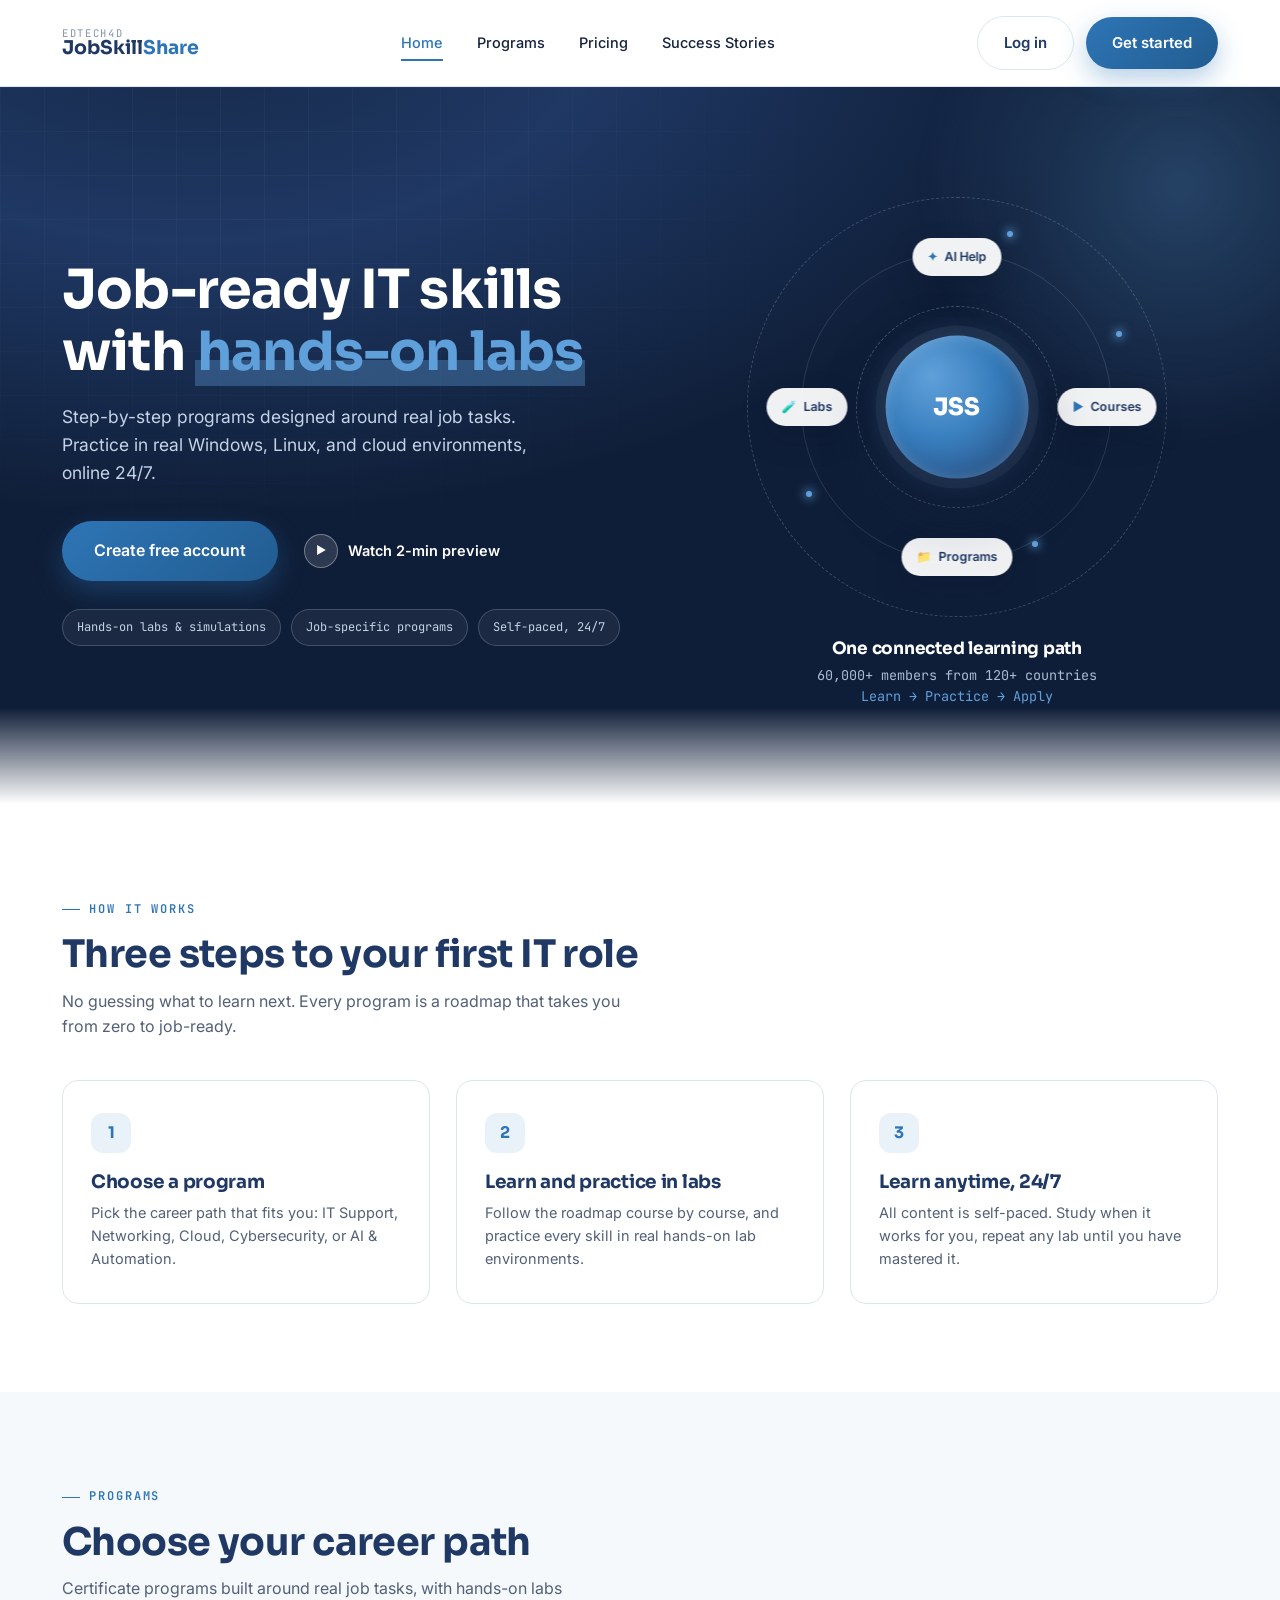
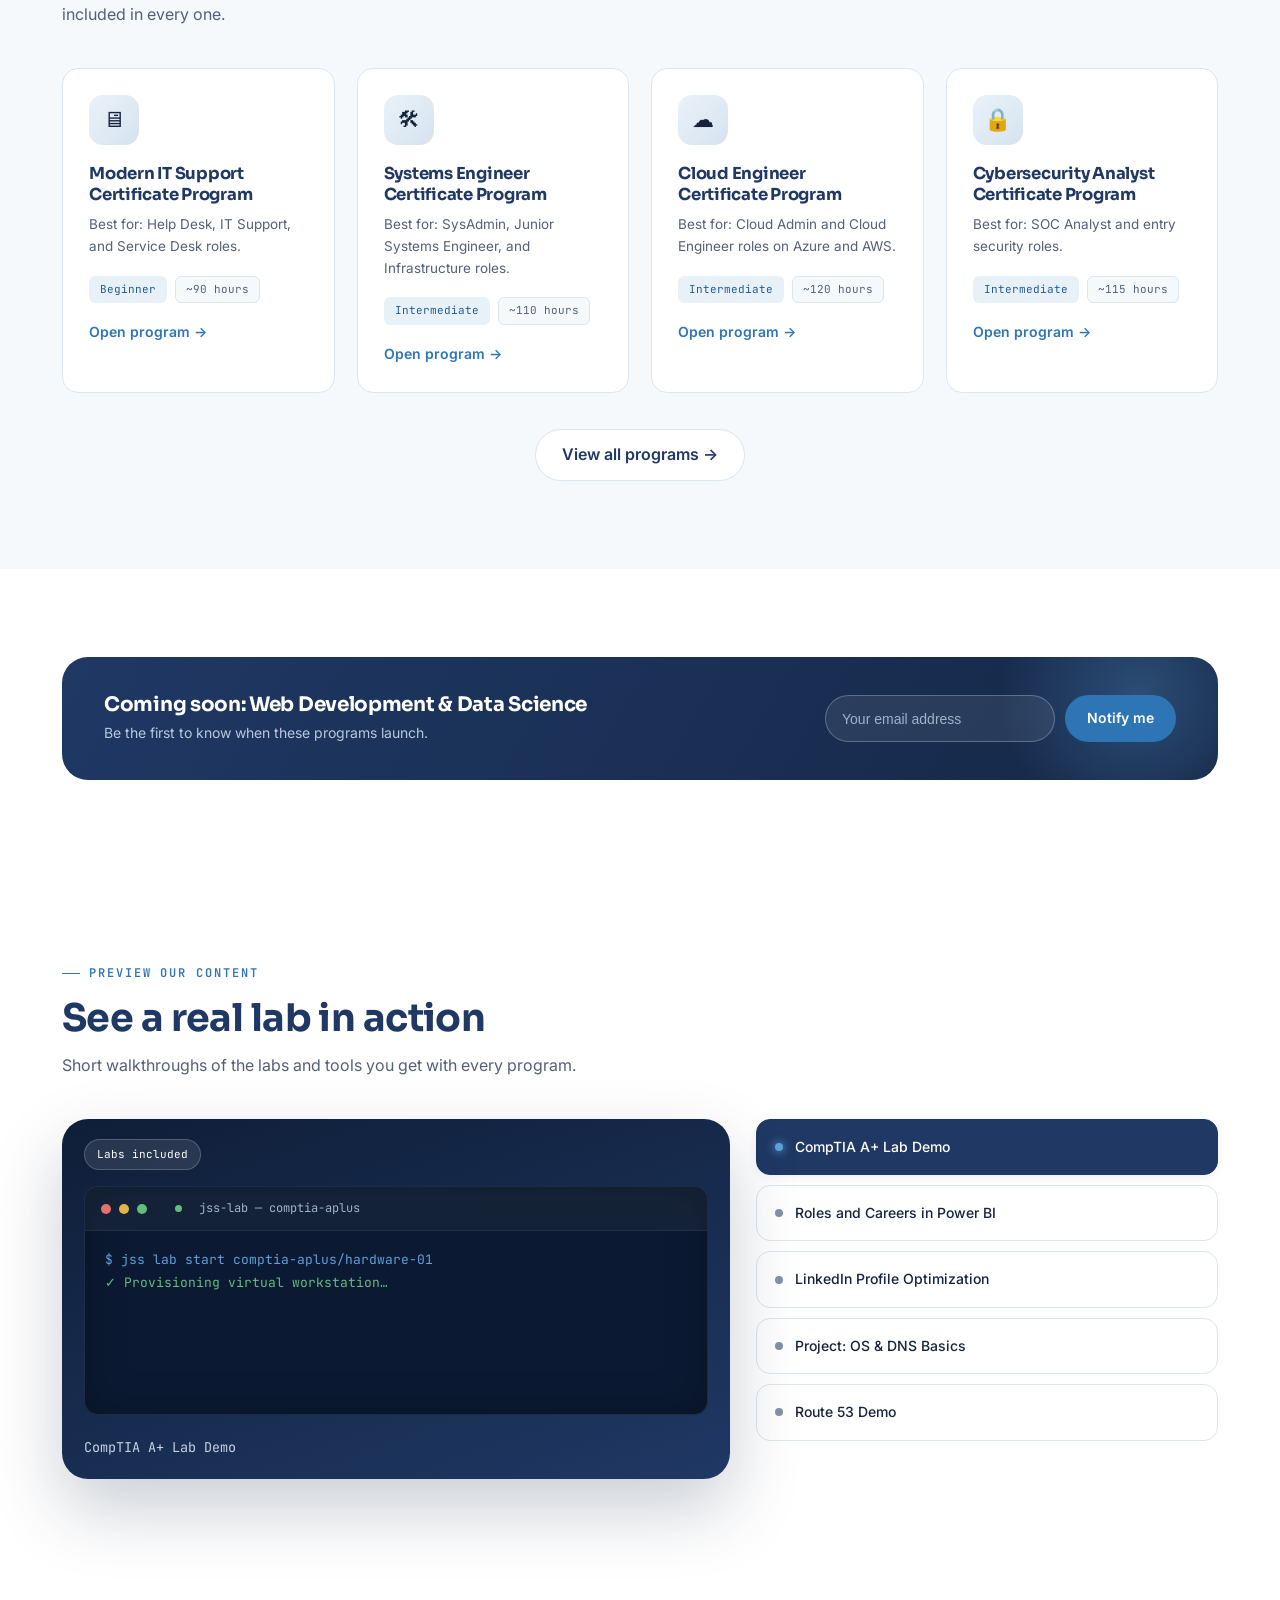
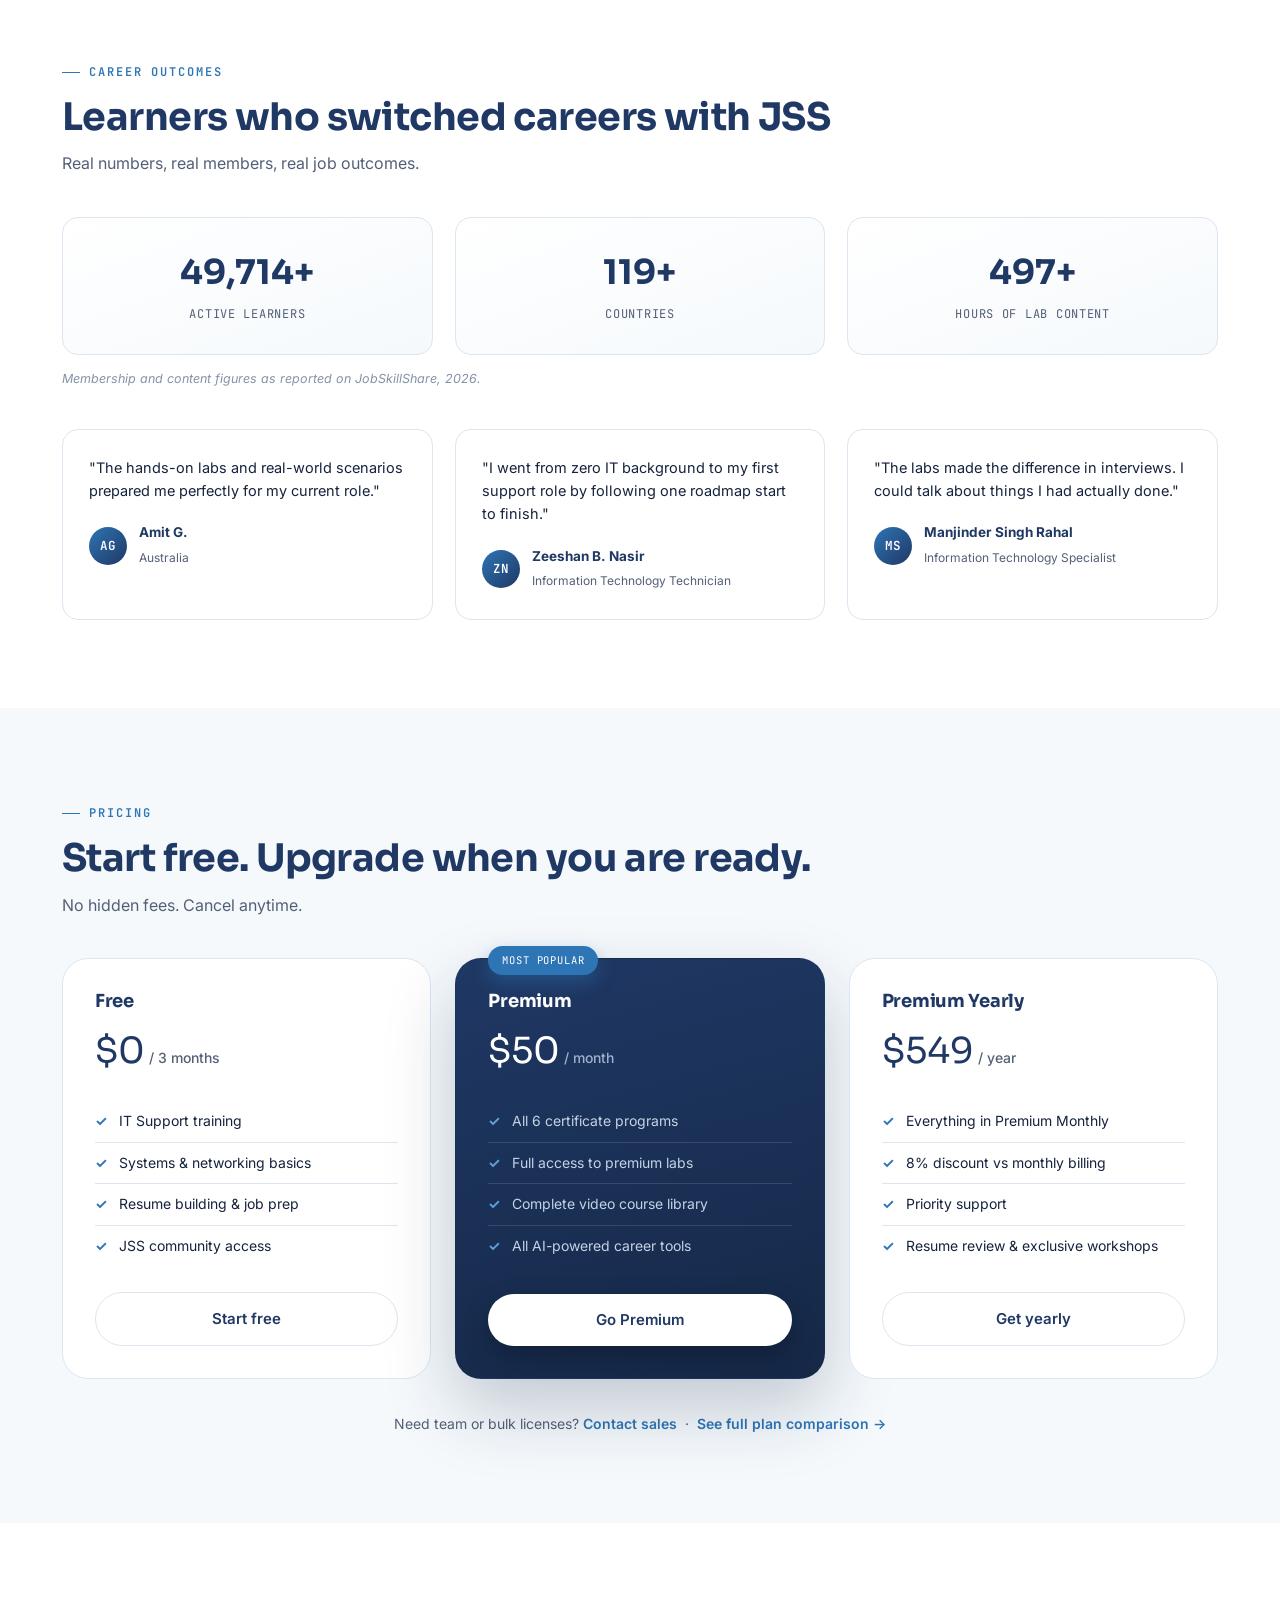
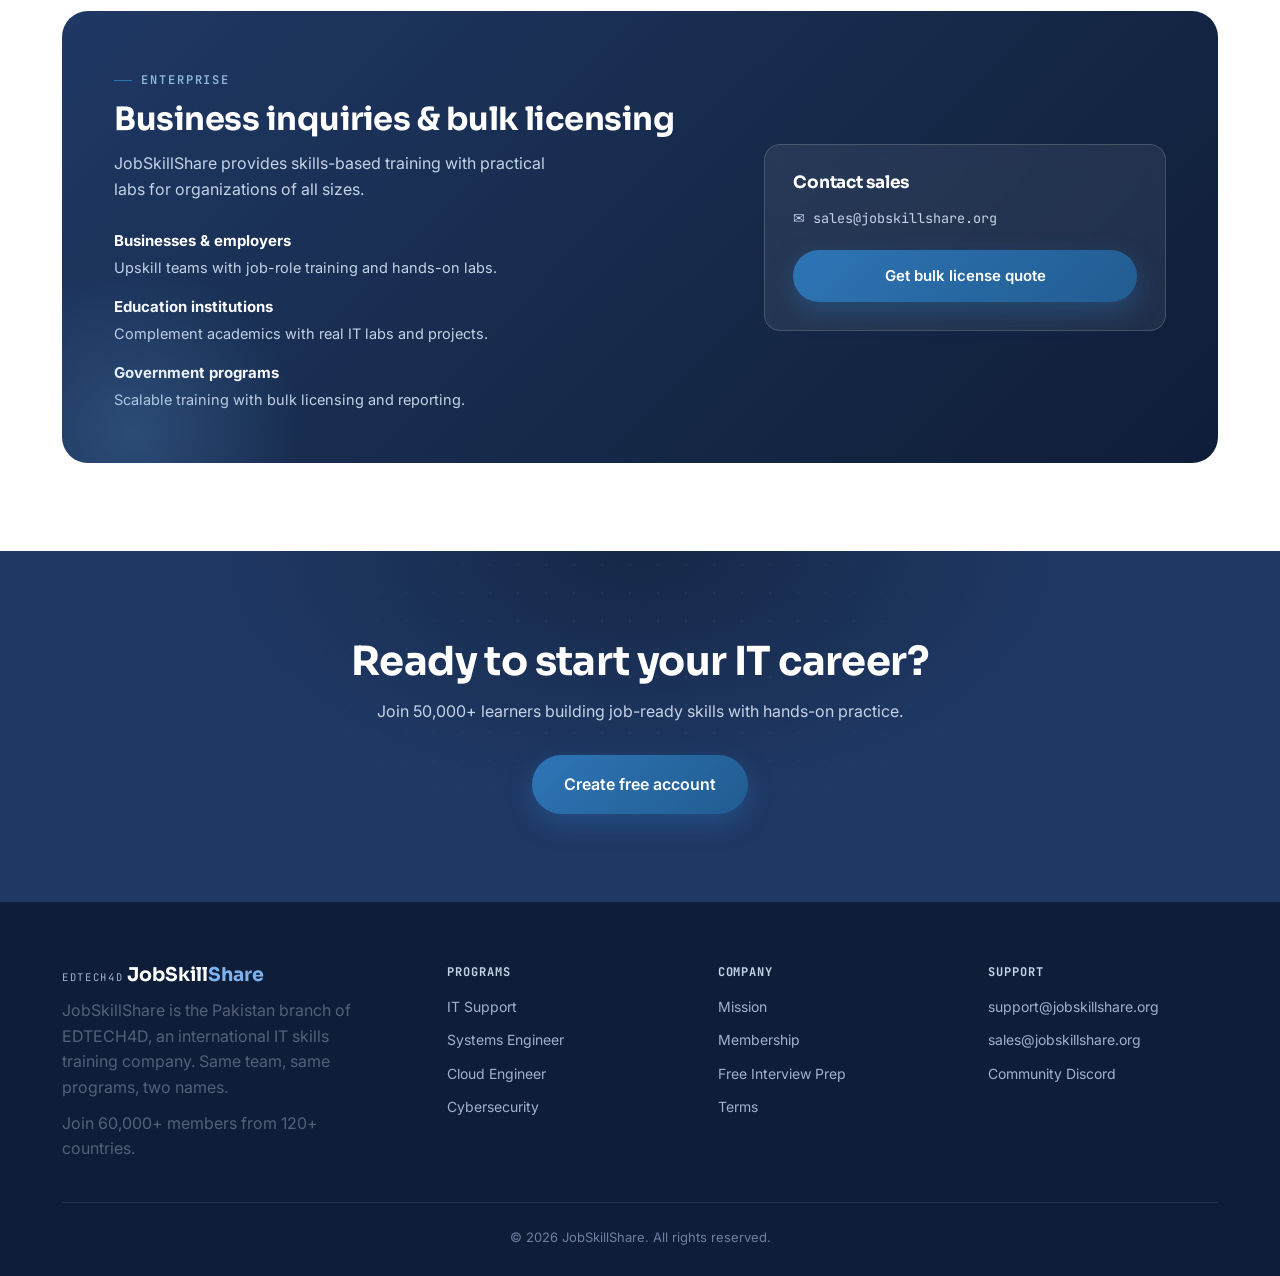
==== commit 38a74366: "Revise JSS homepage with UI enhancements Updated the JSS homepage, enhancing the user experience wit" ====
--- a/index.html
+++ b/index.html
@@ -7,27 +7,25 @@
       JobSkillShare (EDTECH4D) — Job-ready IT skills with hands-on labs
     </title>
     <!--
-  JSS Homepage — v3 (premium pass)
-  Base: Kaneeza Batool's Week 2 structure (nav, hero, steps, programs,
-  coming-soon, preview, stats/testimonials, pricing, enterprise, final CTA)
-  is kept as the foundation, per team direction.
-
-  What changed in this pass, and why:
-  - Hero visual: replaced with the rotating-tag orbit around the "JSS" mark
-    from the original site (screenshot reference), rebuilt smoother with a
-    3-layer counter-rotation technique so the pill labels stay upright while
-    orbiting, plus a soft pulsing core glow. Respects prefers-reduced-motion.
-  - The Week 2 terminal mockup is *not* deleted — it's relocated into the
-    "Preview our content" section (id="preview") and made to actually type,
-    switching content per preview-item, so the hands-on-labs proof-of-concept
-    lives in one place instead of being duplicated between hero and preview.
-  - Color palette is locked to the brand reference (Blue #2E75B6,
-    Navy #1F3864, Ice Blue #D5E3EF) — see style.css :root for the derived
-    tint/shade scale used everywhere else.
-  - Added micro-interactions: hover elevation + top-edge highlight on step
-    cards, glow-on-hover on program cards, glassmorphic enterprise panel,
-    scroll reveal (staggered for grids), animated "coming soon" form
-    confirmation, live-typing terminal.
+  JSS Homepage — v4 (audit-fix pass)
+  Builds on the v3 premium pass (nav, hero orbit, steps, programs,
+  coming-soon, preview, stats/testimonials, pricing, enterprise, final CTA).
+
+  What changed in this pass, and why (see JobSkillShare_Signup_Flow_Audit.md):
+  - Every "Create free account" / plan CTA now opens the new in-page
+    auth modal (data-open-auth) instead of linking to "#" or forcing a
+    page-to-page hop before the first form field appears (audit #9).
+  - The modal is a single component (modal.css block in style.css +
+    modal logic in script.js) shared by index.html and membership.html:
+    plan step -> account step -> optional details step -> done, plus a
+    single-purpose login step and a single-purpose forgot-password step
+    that doesn't repeat unrelated promo links (audit #6).
+  - Password fields use an inline eye-icon toggle instead of a full
+    button, so they don't compete visually with the submit CTA (audit #3).
+  - A step indicator runs across the top of the signup steps (audit #4).
+  - The modal overlay sits above everything else on the page (no promo
+    banner bleed-through, no floating chat bubble overlap - audit #1/#2).
+  - "Log in" nav links now also open the modal's login step directly.
 -->
     <link rel="preconnect" href="https://fonts.googleapis.com" />
     <link rel="preconnect" href="https://fonts.gstatic.com" crossorigin />
@@ -38,6 +36,7 @@
     <link rel="stylesheet" href="style.css" />
   </head>
   <body>
+    <div class="scroll-progress" id="scrollProgress"></div>
     <!-- Header / nav -->
     <header>
       <div class="wrap nav">
@@ -48,16 +47,16 @@
         <nav class="menu" id="mainMenu">
           <a href="index.html">Home</a>
           <a href="programs.html">Programs</a>
-          <a href="index.html#pricing">Pricing</a>
+          <a href="membership.html">Pricing</a>
           <a href="index.html#stories">Success Stories</a>
           <div class="nav-actions mobile-show">
-            <a class="btn btn-ghost" href="#">Log in</a>
-            <a class="btn btn-primary" href="index.html#pricing">Get started</a>
+            <a class="btn btn-ghost" href="#" data-open-auth="login">Log in</a>
+            <a class="btn btn-primary" href="#" data-open-auth="plan">Get started</a>
           </div>
         </nav>
         <div class="nav-actions">
-          <a class="btn btn-ghost" href="#">Log in</a>
-          <a class="btn btn-primary" href="index.html#pricing">Get started</a>
+          <a class="btn btn-ghost" href="#" data-open-auth="login">Log in</a>
+          <a class="btn btn-primary" href="#" data-open-auth="plan">Get started</a>
         </div>
         <button
           class="menu-toggle"
@@ -73,6 +72,7 @@
     <!-- Hero -->
     <section class="hero">
       <div class="hero-divider" aria-hidden="true"></div>
+      <div class="bg-orbs" aria-hidden="true"><span class="bg-orb o1"></span><span class="bg-orb o2"></span><span class="bg-orb o3"></span></div><div class="spotlight" aria-hidden="true"></div>
       <div class="wrap">
         <div class="hero-text">
           <h1>Job-ready IT skills with <em>hands-on labs</em></h1>
@@ -81,8 +81,8 @@
             real Windows, Linux, and cloud environments, online 24/7.
           </p>
           <div class="hero-cta">
-            <a class="btn btn-primary btn-big" href="programs.html"
-              >Explore programs</a
+            <a class="btn btn-primary btn-big btn-magnetic" href="#" data-open-auth="plan"
+              >Create free account</a
             >
             <a class="preview-link" href="#preview"
               ><span class="play">&#9654;</span> Watch 2-min preview</a
@@ -232,7 +232,7 @@
           included in every one.
         </p>
         <div class="prog-grid reveal-stagger">
-          <div class="prog">
+          <div class="prog tilt">
             <div class="icon">&#128421;</div>
             <h3>Modern IT Support Certificate Program</h3>
             <p>Best for: Help Desk, IT Support, and Service Desk roles.</p>
@@ -242,7 +242,7 @@
             </div>
             <a class="open" href="programs.html">Open program &rarr;</a>
           </div>
-          <div class="prog">
+          <div class="prog tilt">
             <div class="icon">&#128736;</div>
             <h3>Systems Engineer Certificate Program</h3>
             <p>
@@ -255,7 +255,7 @@
             </div>
             <a class="open" href="programs.html">Open program &rarr;</a>
           </div>
-          <div class="prog">
+          <div class="prog tilt">
             <div class="icon">&#9729;</div>
             <h3>Cloud Engineer Certificate Program</h3>
             <p>
@@ -267,7 +267,7 @@
             </div>
             <a class="open" href="programs.html">Open program &rarr;</a>
           </div>
-          <div class="prog">
+          <div class="prog tilt">
             <div class="icon">&#128274;</div>
             <h3>Cybersecurity Analyst Certificate Program</h3>
             <p>Best for: SOC Analyst and entry security roles.</p>
@@ -401,7 +401,7 @@
           Membership and content figures as reported on JobSkillShare, 2026.
         </div>
         <div class="quotes reveal-stagger">
-          <div class="quote">
+          <div class="quote tilt">
             <p>
               "The hands-on labs and real-world scenarios prepared me perfectly
               for my current role."
@@ -411,7 +411,7 @@
               <div><b>Amit G.</b><span>Australia</span></div>
             </div>
           </div>
-          <div class="quote">
+          <div class="quote tilt">
             <p>
               "I went from zero IT background to my first support role by
               following one roadmap start to finish."
@@ -424,7 +424,7 @@
               </div>
             </div>
           </div>
-          <div class="quote">
+          <div class="quote tilt">
             <p>
               "The labs made the difference in interviews. I could talk about
               things I had actually done."
@@ -448,7 +448,7 @@
         <h2 class="sec-title">Start free. Upgrade when you are ready.</h2>
         <p class="sec-sub">No hidden fees. Cancel anytime.</p>
         <div class="plans reveal-stagger">
-          <div class="plan">
+          <div class="plan tilt">
             <h3>Free</h3>
             <div class="price">$0<small> / 3 months</small></div>
             <ul>
@@ -457,9 +457,9 @@
               <li>Resume building &amp; job prep</li>
               <li>JSS community access</li>
             </ul>
-            <a class="btn btn-ghost" href="#">Start free</a>
-          </div>
-          <div class="plan featured">
+            <a class="btn btn-ghost" href="#" data-open-auth="plan" data-plan="free">Start free</a>
+          </div>
+          <div class="plan featured tilt">
             <div class="flag">MOST POPULAR</div>
             <h3>Premium</h3>
             <div class="price">$50<small> / month</small></div>
@@ -469,9 +469,9 @@
               <li>Complete video course library</li>
               <li>All AI-powered career tools</li>
             </ul>
-            <a class="btn btn-primary" href="#">Go Premium</a>
-          </div>
-          <div class="plan">
+            <a class="btn btn-primary" href="#" data-open-auth="plan" data-plan="monthly">Go Premium</a>
+          </div>
+          <div class="plan tilt">
             <h3>Premium Yearly</h3>
             <div class="price">$549<small> / year</small></div>
             <ul>
@@ -480,13 +480,13 @@
               <li>Priority support</li>
               <li>Resume review &amp; exclusive workshops</li>
             </ul>
-            <a class="btn btn-ghost" href="#">Get yearly</a>
+            <a class="btn btn-ghost" href="#" data-open-auth="plan" data-plan="yearly">Get yearly</a>
           </div>
         </div>
         <div class="pricing-note">
           Need team or bulk licenses?
-          <a href="#">Contact sales</a> &nbsp;&middot;&nbsp;
-          <a href="#">See full plan comparison &rarr;</a>
+          <a href="membership.html#enterprise">Contact sales</a> &nbsp;&middot;&nbsp;
+          <a href="membership.html">See full plan comparison &rarr;</a>
         </div>
       </div>
     </section>
@@ -526,7 +526,7 @@
           <div class="ent-form">
             <h4>Contact sales</h4>
             <div class="contact">&#9993; sales@jobskillshare.org</div>
-            <a class="btn btn-primary" href="#">Get bulk license quote</a>
+            <a class="btn btn-primary" href="mailto:sales@jobskillshare.org">Get bulk license quote</a>
           </div>
         </div>
       </div>
@@ -534,13 +534,14 @@
 
     <!-- Final CTA -->
     <section class="final">
+      <div class="bg-orbs" aria-hidden="true"><span class="bg-orb o1"></span><span class="bg-orb o2"></span><span class="bg-orb o3"></span></div><div class="spotlight" aria-hidden="true"></div>
       <div class="wrap">
         <h2>Ready to start your IT career?</h2>
         <p>
           Join 50,000+ learners building job-ready skills with hands-on
           practice.
         </p>
-        <a class="btn btn-primary btn-big" href="#">Create free account</a>
+        <a class="btn btn-primary btn-big btn-magnetic" href="#" data-open-auth="plan">Create free account</a>
       </div>
     </section>
 
@@ -569,7 +570,7 @@
           </div>
           <div>
             <h4>Company</h4>
-            <a href="#">Mission</a><a href="#">Membership</a
+            <a href="#">Mission</a><a href="membership.html">Membership</a
             ><a href="#">Free Interview Prep</a><a href="#">Terms</a>
           </div>
           <div>
@@ -585,6 +586,24 @@
       </div>
     </footer>
 
+    <!-- Auth modal (signup / login / reset) — shared component, see modal.js -->
+    <div class="auth-overlay" id="authOverlay" hidden>
+      <div
+        class="auth-modal"
+        role="dialog"
+        aria-modal="true"
+        aria-labelledby="authTitle"
+      >
+        <button class="auth-close" id="authClose" aria-label="Close">&times;</button>
+        <div id="authStepper" class="auth-stepper" hidden>
+          <div class="auth-step-dot" data-step="plan"><span>1</span>Plan</div>
+          <div class="auth-step-dot" data-step="account"><span>2</span>Account</div>
+          <div class="auth-step-dot" data-step="details"><span>3</span>Finish</div>
+        </div>
+        <div class="auth-body" id="authBody"></div>
+      </div>
+    </div>
+
     <script src="script.js"></script>
   </body>
 </html>
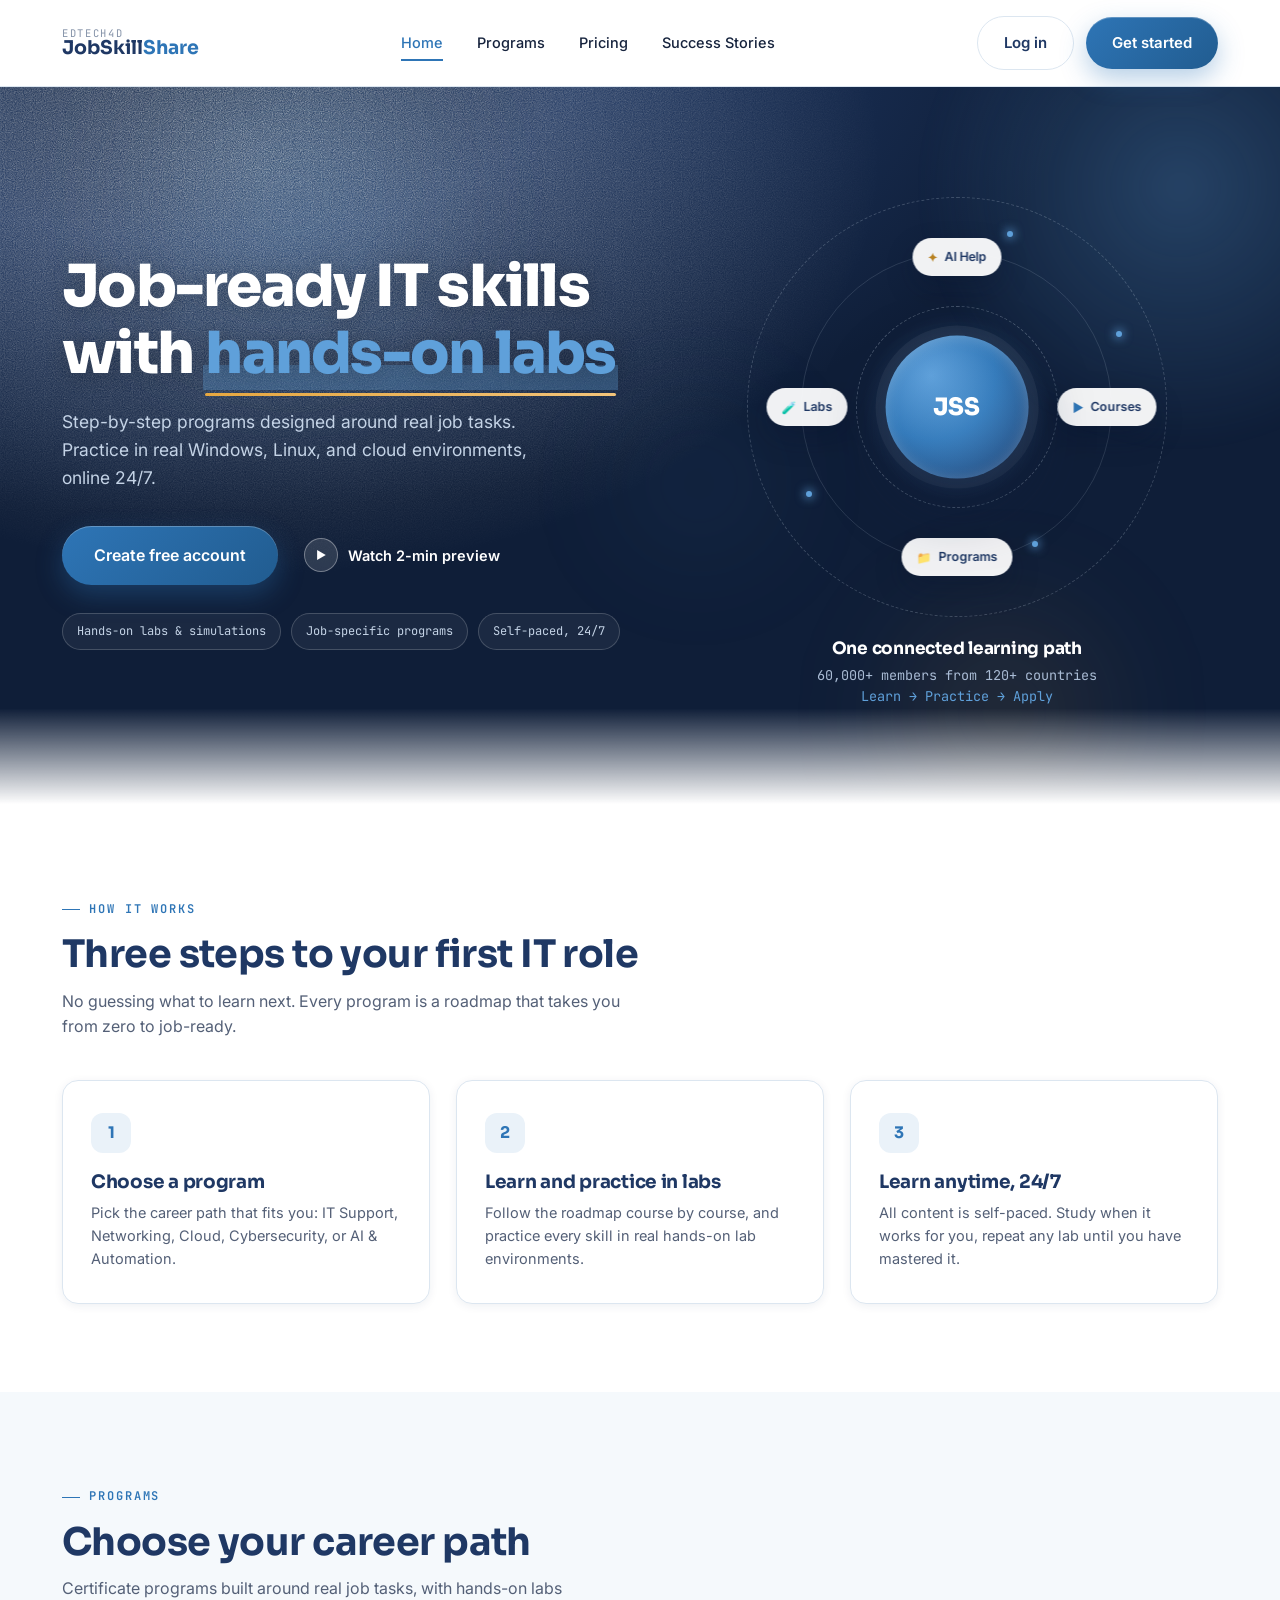
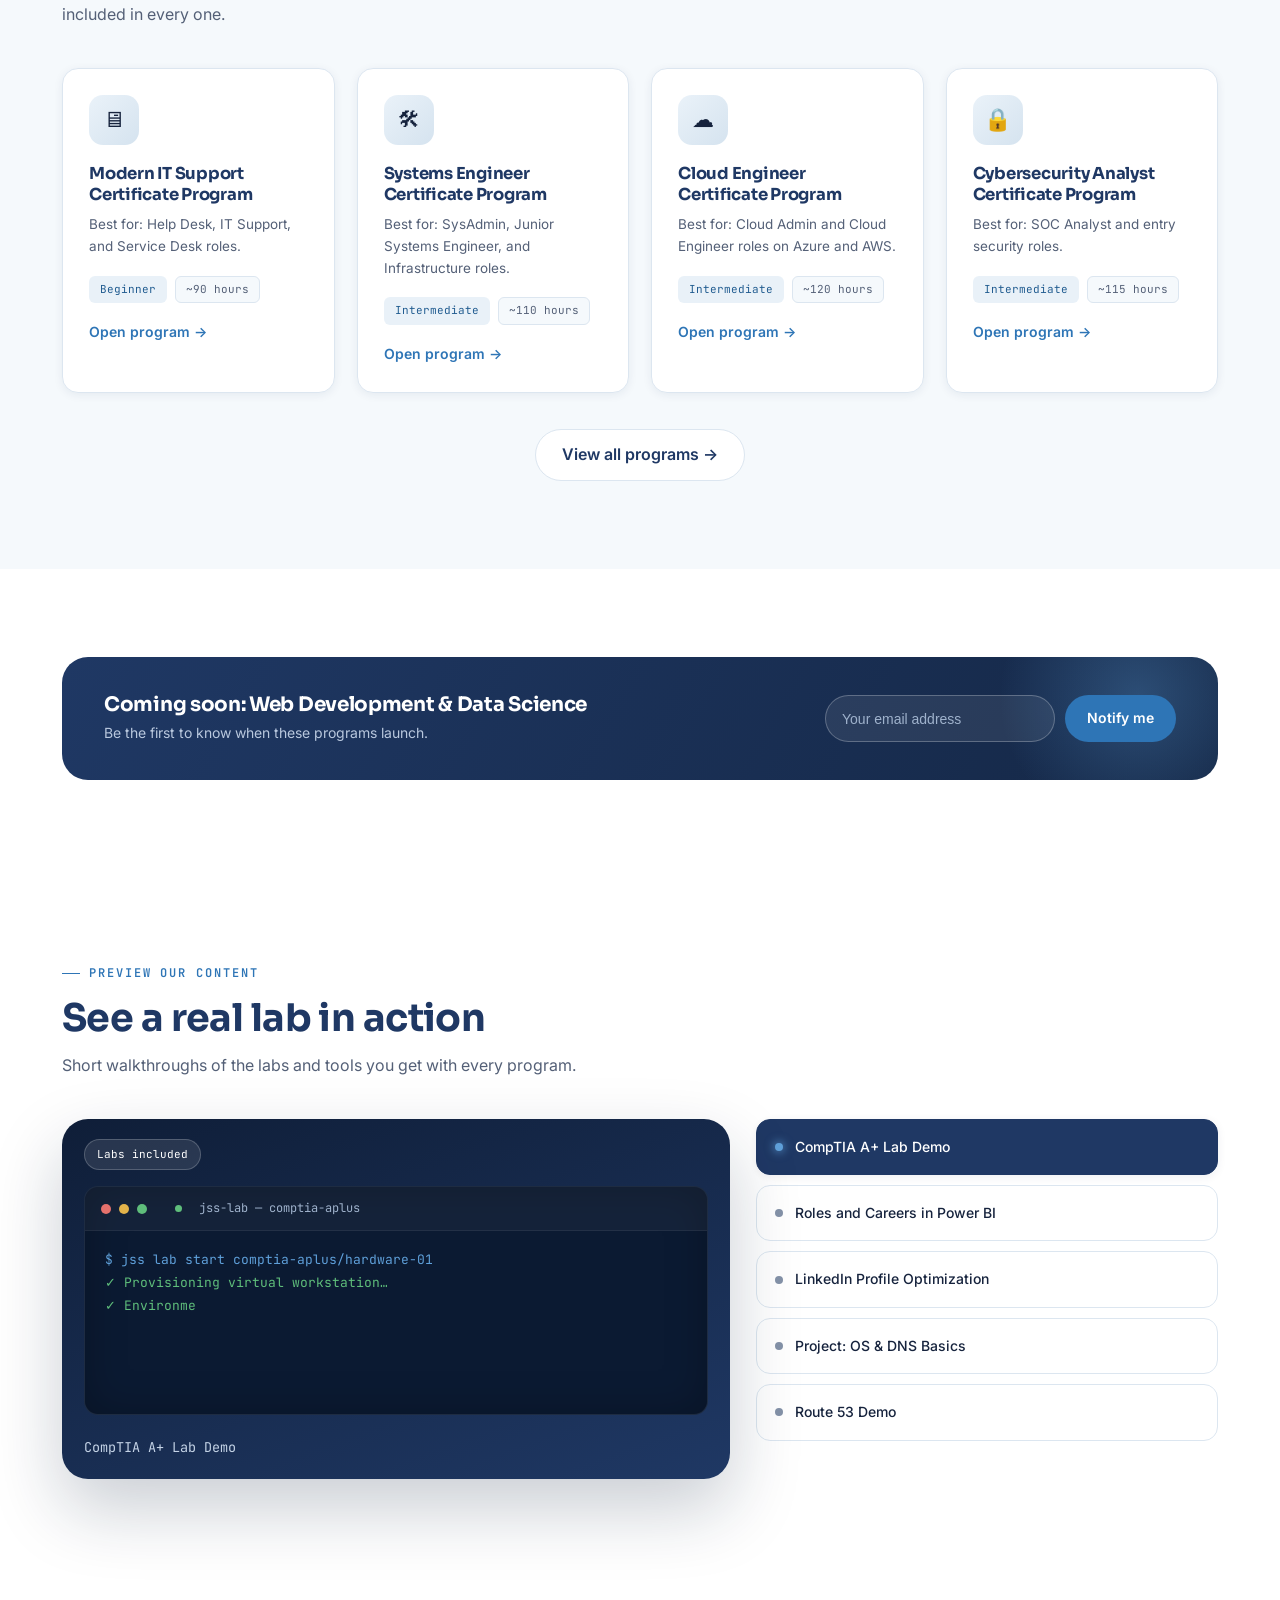
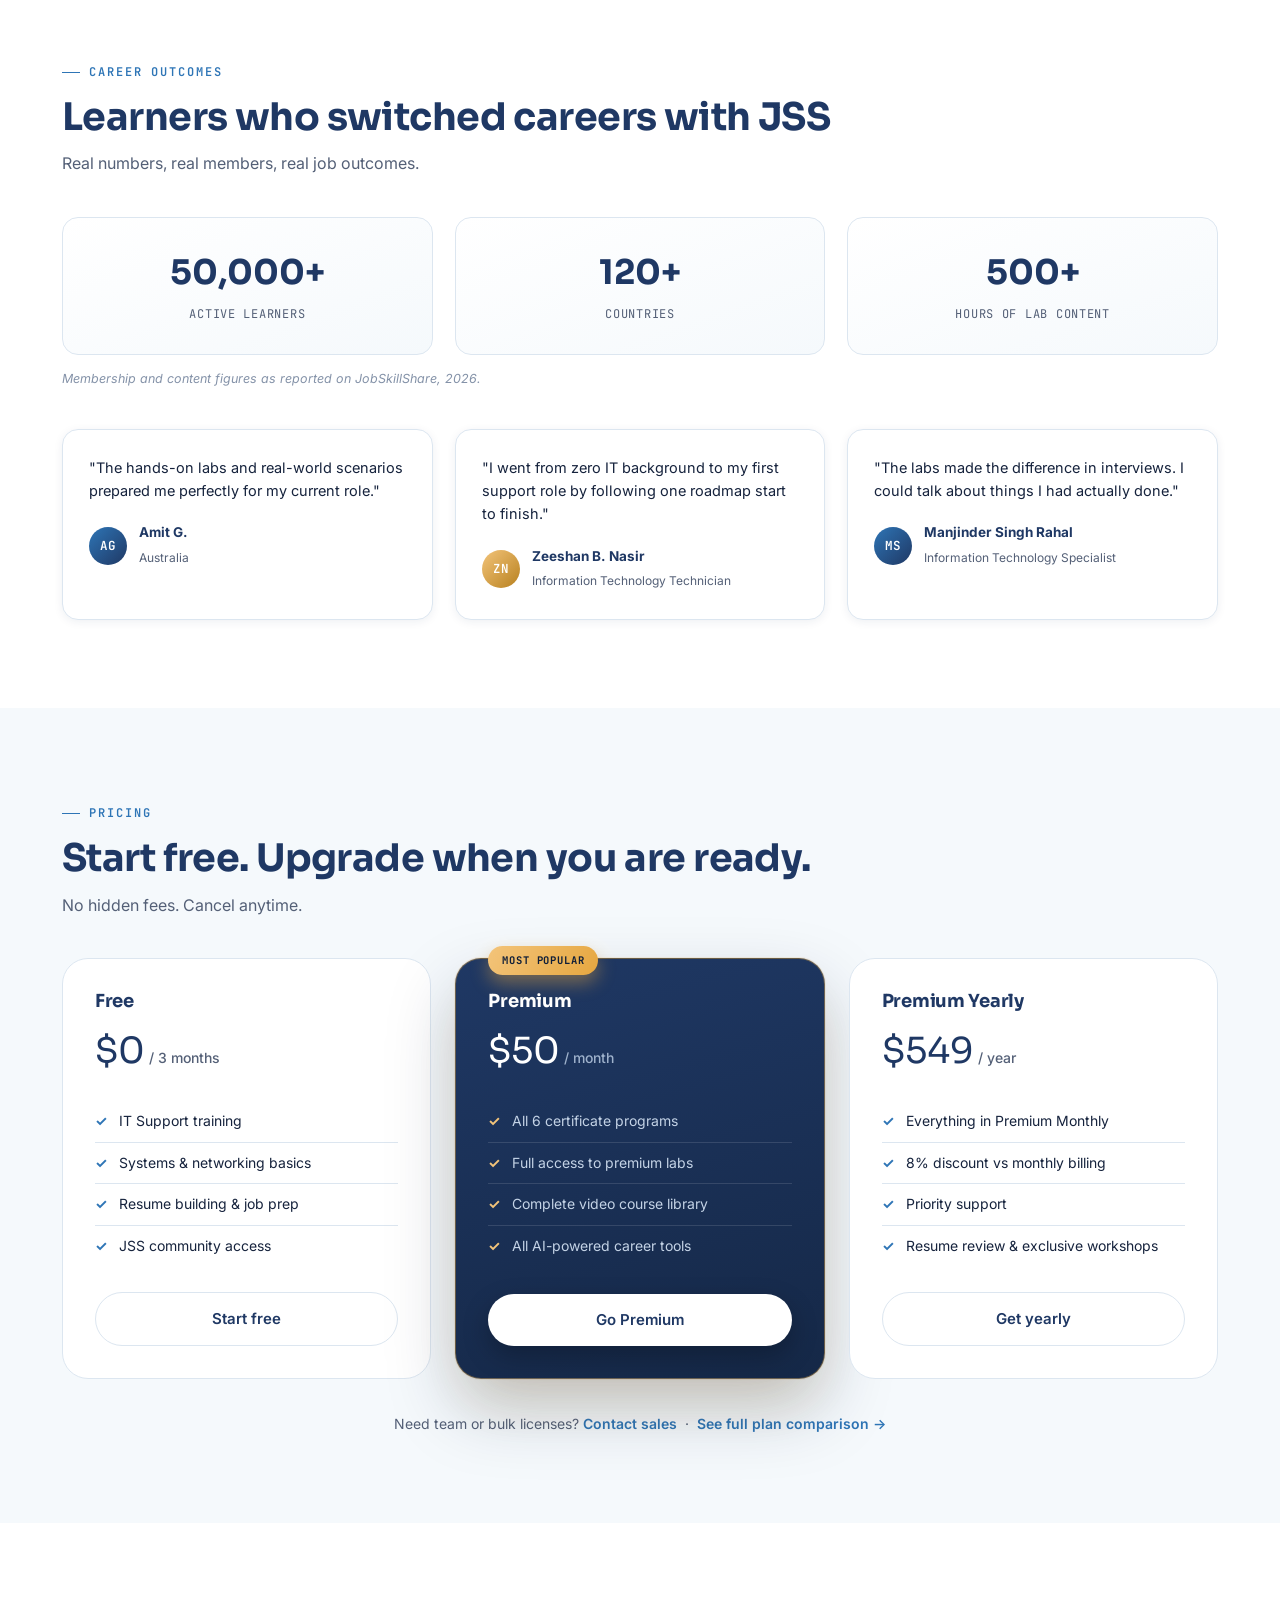
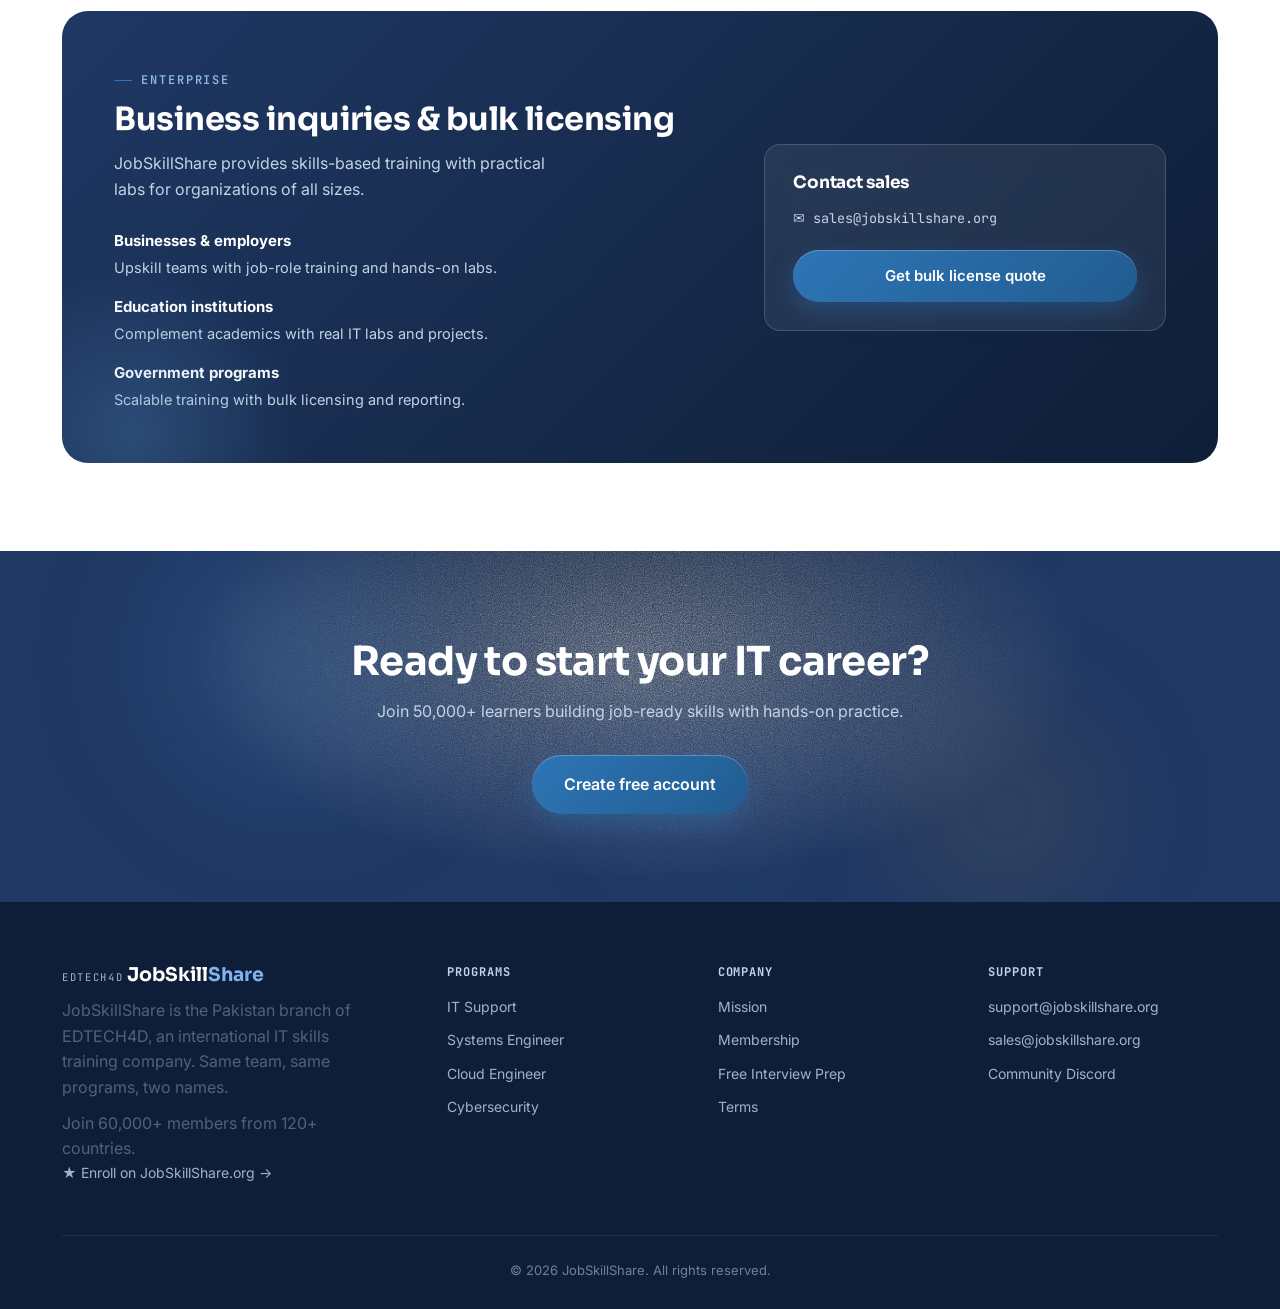
==== commit 73890155: "Add enrollment link to JobSkillShare.org in index.html" ====
--- a/index.html
+++ b/index.html
@@ -562,6 +562,13 @@
             <p style="margin-top: 10px; max-width: 280px">
               Join 60,000+ members from 120+ countries.
             </p>
+            <a
+              class="aff-link"
+              href="https://www.jobskillshare.org/certificate-program?ref=kaneeza-batool"
+              target="_blank"
+              rel="noopener"
+              >&#9733; Enroll on JobSkillShare.org &rarr;</a
+            >
           </div>
           <div>
             <h4>Programs</h4>
--- a/style.css
+++ b/style.css
@@ -1,11 +1,9 @@
 /* ==========================================================================
-   JobSkillShare (EDTECH4D) — Homepage v3
-   Base kept: Kaneeza's Week 2 structure (nav, hero, steps, programs,
-   coming-soon, preview, stats/testimonials, pricing, enterprise, final CTA).
-   Palette is fixed by the brand reference — every color below is either
-   Blue #2E75B6 / Navy #1F3864 / Ice Blue #D5E3EF or a tint/shade derived
-   from one of the three, so nothing "off-brand" sneaks in.
-   Type: Sora (display) / Inter (body) / JetBrains Mono (terminal, data)
+   JobSkillShare (EDTECH4D) — Homepage v4 (audit-fix pass)
+   Base v3 design system kept as-is: Blue #2E75B6 / Navy #1F3864 / Ice Blue
+   #D5E3EF, Sora/Inter/JetBrains Mono. New in this pass: the auth modal
+   (signup/login/reset) and pricing-page additions at the bottom of this
+   file, built to fix the issues in JobSkillShare_Signup_Flow_Audit.md.
    ========================================================================== */
 
 :root {
@@ -26,6 +24,16 @@
   --slate: #546077;
   --slate-2: #8492a8;
   --line: #dce6f0;
+  --good: #2fa86b;
+  --bad: #c0432f;
+
+  /* signature accent: reserved for "this one matters" moments only — the
+     featured plan, the most-popular flag, the hero underline. Everything
+     else stays disciplined navy/blue so the gold actually reads as a signal. */
+  --gold: #e6a740;
+  --gold-light: #f3c47a;
+  --gold-dark: #b8811f;
+  --noise: url("data:image/svg+xml;utf8,<svg xmlns='http://www.w3.org/2000/svg' width='180' height='180'><filter id='n'><feTurbulence type='fractalNoise' baseFrequency='0.9' numOctaves='2' stitchTiles='stitch'/><feColorMatrix type='saturate' values='0'/></filter><rect width='100%25' height='100%25' filter='url(%23n)'/></svg>");
 
   --radius-s: 10px;
   --radius-m: 16px;
@@ -37,6 +45,7 @@
     0 0 0 1px rgba(46, 117, 182, 0.08), 0 20px 60px rgba(46, 117, 182, 0.18);
   --ease: cubic-bezier(0.22, 1, 0.36, 1);
   --ease-soft: cubic-bezier(0.4, 0, 0.2, 1);
+  --ease-pop: cubic-bezier(0.34, 1.56, 0.64, 1);
 
   --font-display: "Sora", sans-serif;
   --font-body: "Inter", sans-serif;
@@ -60,6 +69,9 @@
   line-height: 1.6;
   -webkit-font-smoothing: antialiased;
   overflow-x: hidden;
+}
+body.modal-open {
+  overflow: hidden;
 }
 img {
   max-width: 100%;
@@ -175,14 +187,16 @@
 .btn-primary {
   background: linear-gradient(135deg, var(--blue) 0%, var(--blue-dark) 100%);
   color: var(--white);
-  box-shadow: 0 10px 26px rgba(46, 117, 182, 0.35);
+  box-shadow:
+    inset 0 1px 0 rgba(255, 255, 255, 0.25),
+    0 10px 26px rgba(46, 117, 182, 0.35);
 }
 .btn-primary:hover {
-  transform: translateY(-3px);
+  transform: translate(var(--tx, 0), calc(var(--ty, 0) - 3px));
   box-shadow: 0 18px 38px rgba(46, 117, 182, 0.48);
 }
 .btn-primary:active {
-  transform: translateY(-1px);
+  transform: translate(var(--tx, 0), calc(var(--ty, 0) - 1px));
   box-shadow: 0 10px 22px rgba(46, 117, 182, 0.4);
 }
 .btn-ghost {
@@ -199,6 +213,11 @@
 .btn-big {
   padding: 17px 32px;
   font-size: 16px;
+}
+.btn:disabled {
+  opacity: 0.5;
+  cursor: not-allowed;
+  transform: none !important;
 }
 
 /* on dark navy backgrounds, ghost buttons flip to light */
@@ -342,9 +361,15 @@
   position: absolute;
   inset: 0;
   background-image:
+    var(--noise),
     linear-gradient(rgba(213, 227, 239, 0.05) 1px, transparent 1px),
     linear-gradient(90deg, rgba(213, 227, 239, 0.05) 1px, transparent 1px);
-  background-size: 44px 44px;
+  background-size:
+    180px 180px,
+    44px 44px,
+    44px 44px;
+  background-blend-mode: soft-light, normal, normal;
+  opacity: 0.9;
   mask-image: radial-gradient(
     ellipse 900px 600px at 20% 10%,
     black,
@@ -386,18 +411,32 @@
 }
 .hero-text h1 {
   color: var(--white);
-  font-size: clamp(36px, 4.4vw, 54px);
+  font-size: clamp(38px, 4.6vw, 58px);
+  font-weight: 800;
+  letter-spacing: -0.03em;
   margin-bottom: 20px;
+  text-shadow: 0 2px 24px rgba(0, 0, 0, 0.25);
 }
 .hero-text h1 em {
   font-style: normal;
+  position: relative;
   color: var(--blue-light);
   background: linear-gradient(
     180deg,
-    transparent 62%,
-    rgba(95, 160, 218, 0.35) 62%
+    transparent 66%,
+    rgba(95, 160, 218, 0.32) 66%
   );
   padding: 0 2px;
+}
+.hero-text h1 em::after {
+  content: "";
+  position: absolute;
+  left: 2px;
+  right: 2px;
+  bottom: -6px;
+  height: 3px;
+  border-radius: 2px;
+  background: linear-gradient(90deg, var(--gold), var(--gold-light));
 }
 .hero .lead {
   font-size: 17.5px;
@@ -562,6 +601,9 @@
   color: var(--blue);
   font-size: 12px;
 }
+.orbit-tag:nth-child(4) .pill .ic {
+  color: var(--gold-dark);
+}
 .orbit-dot {
   position: absolute;
   width: 6px;
@@ -648,8 +690,9 @@
   padding: 32px 28px;
   position: relative;
   overflow: hidden;
+  box-shadow: var(--shadow-s);
   transition:
-    transform 0.25s ease,
+    transform 0.25s var(--ease-pop),
     box-shadow 0.25s ease,
     border-color 0.25s ease;
 }
@@ -709,8 +752,9 @@
   border: 1px solid var(--line);
   border-radius: var(--radius-m);
   padding: 26px;
+  box-shadow: var(--shadow-s);
   transition:
-    transform 0.25s ease,
+    transform 0.25s var(--ease-pop),
     box-shadow 0.25s ease;
   position: relative;
 }
@@ -1007,7 +1051,7 @@
 }
 .playbtn {
   display: none;
-} /* legacy hook kept for JS compat, terminal replaces the static play button */
+}
 
 .preview-list {
   display: flex;
@@ -1093,14 +1137,18 @@
   border: 1px solid var(--line);
   border-radius: var(--radius-m);
   padding: 26px;
+  box-shadow: var(--shadow-s);
   transition:
-    transform 0.35s var(--ease),
+    transform 0.35s var(--ease-pop),
     box-shadow 0.35s var(--ease),
     border-color 0.25s var(--ease-soft);
 }
 .quote:hover {
   transform: translateY(-5px);
   box-shadow: var(--shadow-m);
+}
+.quote:nth-child(2) .av {
+  background: linear-gradient(135deg, var(--gold-light), var(--gold-dark));
 }
 .quote p {
   color: var(--text);
@@ -1137,6 +1185,42 @@
 }
 
 /* ---------------- Pricing ---------------- */
+.billing-toggle {
+  display: inline-flex;
+  align-items: center;
+  gap: 4px;
+  background: var(--white);
+  border: 1.5px solid var(--line);
+  border-radius: 999px;
+  padding: 4px;
+  margin-bottom: 32px;
+}
+.bt-opt {
+  padding: 10px 20px;
+  border-radius: 999px;
+  font-size: 13.5px;
+  font-weight: 600;
+  color: var(--slate);
+  display: inline-flex;
+  align-items: center;
+  gap: 8px;
+  transition: 0.25s var(--ease-soft);
+}
+.bt-opt.active {
+  background: linear-gradient(135deg, var(--blue), var(--blue-dark));
+  color: var(--white);
+}
+.bt-save {
+  font-family: var(--font-mono);
+  font-size: 10.5px;
+  background: rgba(255, 255, 255, 0.22);
+  padding: 2px 8px;
+  border-radius: 6px;
+}
+.bt-opt:not(.active) .bt-save {
+  background: rgba(46, 117, 182, 0.12);
+  color: var(--blue-dark);
+}
 .plans {
   display: grid;
   grid-template-columns: repeat(3, 1fr);
@@ -1152,7 +1236,7 @@
   flex-direction: column;
   position: relative;
   transition:
-    transform 0.25s ease,
+    transform 0.25s var(--ease-pop),
     box-shadow 0.25s ease;
 }
 .plan:hover {
@@ -1162,12 +1246,19 @@
 .plan.featured {
   background: linear-gradient(165deg, var(--navy), var(--navy-2));
   color: var(--white);
-  border-color: transparent;
-  box-shadow: var(--shadow-l);
+  border: 1px solid rgba(230, 167, 64, 0.4);
+  box-shadow:
+    var(--shadow-l),
+    0 0 0 1px rgba(230, 167, 64, 0.12),
+    0 30px 60px -20px rgba(230, 167, 64, 0.25);
   transform: scale(1.03);
 }
 .plan.featured:hover {
   transform: scale(1.03) translateY(-6px);
+  box-shadow:
+    var(--shadow-l),
+    0 0 0 1px rgba(230, 167, 64, 0.2),
+    0 34px 70px -16px rgba(230, 167, 64, 0.35);
 }
 .plan.featured h3,
 .plan.featured .price {
@@ -1177,18 +1268,26 @@
 .plan.featured li {
   color: #c4d3e6;
 }
+.plan-note {
+  font-family: var(--font-mono);
+  font-size: 11.5px;
+  color: #9fb2cc;
+  text-align: center;
+  margin-top: 12px;
+}
 .flag {
   position: absolute;
   top: -13px;
   left: 32px;
-  background: var(--blue);
-  color: var(--white);
+  background: linear-gradient(120deg, var(--gold-light), var(--gold));
+  color: var(--navy-3);
   font-family: var(--font-mono);
+  font-weight: 700;
   font-size: 10.5px;
   letter-spacing: 0.08em;
   padding: 6px 14px;
   border-radius: 999px;
-  box-shadow: 0 8px 18px rgba(46, 117, 182, 0.4);
+  box-shadow: 0 8px 18px rgba(230, 167, 64, 0.45);
 }
 .plan h3 {
   font-size: 18px;
@@ -1234,7 +1333,7 @@
   font-weight: 700;
 }
 .plan.featured li::before {
-  color: var(--blue-light);
+  color: var(--gold-light);
 }
 .plan .btn {
   width: 100%;
@@ -1359,12 +1458,14 @@
   content: "";
   position: absolute;
   inset: 0;
-  background-image: radial-gradient(
-    circle,
-    rgba(213, 227, 239, 0.08) 1px,
-    transparent 1px
-  );
-  background-size: 28px 28px;
+  background-image:
+    var(--noise),
+    radial-gradient(circle, rgba(213, 227, 239, 0.08) 1px, transparent 1px);
+  background-size:
+    180px 180px,
+    28px 28px;
+  background-blend-mode: soft-light, normal;
+  opacity: 0.9;
   mask-image: radial-gradient(
     ellipse 600px 300px at 50% 30%,
     black,
@@ -1426,25 +1527,31 @@
 /* ---------------- Reveal-on-scroll ---------------- */
 .reveal {
   opacity: 0;
-  transform: translateY(18px);
+  transform: translateY(24px) scale(0.98);
+  filter: blur(6px);
   transition:
-    opacity 0.6s ease,
-    transform 0.6s ease;
+    opacity 0.7s cubic-bezier(0.16, 1, 0.3, 1),
+    transform 0.7s cubic-bezier(0.16, 1, 0.3, 1),
+    filter 0.7s cubic-bezier(0.16, 1, 0.3, 1);
 }
 .reveal.in {
   opacity: 1;
-  transform: translateY(0);
+  transform: translateY(0) scale(1);
+  filter: blur(0);
 }
 .reveal-stagger > * {
   opacity: 0;
-  transform: translateY(18px);
+  transform: translateY(24px) scale(0.97);
+  filter: blur(5px);
   transition:
-    opacity 0.55s ease,
-    transform 0.55s ease;
+    opacity 0.6s cubic-bezier(0.16, 1, 0.3, 1),
+    transform 0.6s cubic-bezier(0.16, 1, 0.3, 1),
+    filter 0.6s cubic-bezier(0.16, 1, 0.3, 1);
 }
 .reveal-stagger.in > * {
   opacity: 1;
-  transform: translateY(0);
+  transform: translateY(0) scale(1);
+  filter: blur(0);
 }
 .reveal-stagger.in > *:nth-child(1) {
   transition-delay: 0.04s;
@@ -1463,6 +1570,14 @@
 }
 .reveal-stagger.in > *:nth-child(6) {
   transition-delay: 0.44s;
+}
+@media (prefers-reduced-motion: reduce) {
+  .reveal,
+  .reveal-stagger > * {
+    transition: opacity 0.3s ease !important;
+    transform: none !important;
+    filter: none !important;
+  }
 }
 
 /* ============================= RESPONSIVE ============================= */
@@ -1564,7 +1679,7 @@
 }
 
 /* ==========================================================================
-   Programs page — same design system, new components
+   Programs / Membership pages — same design system, new components
    ========================================================================== */
 
 /* ---- Page hero (banner) ---- */
@@ -1585,9 +1700,15 @@
   position: absolute;
   inset: 0;
   background-image:
+    var(--noise),
     linear-gradient(rgba(213, 227, 239, 0.05) 1px, transparent 1px),
     linear-gradient(90deg, rgba(213, 227, 239, 0.05) 1px, transparent 1px);
-  background-size: 44px 44px;
+  background-size:
+    180px 180px,
+    44px 44px,
+    44px 44px;
+  background-blend-mode: soft-light, normal, normal;
+  opacity: 0.9;
   mask-image: radial-gradient(
     ellipse 900px 600px at 20% 10%,
     black,
@@ -1677,7 +1798,7 @@
   flex-wrap: wrap;
 }
 
-/* ---- Hero snapshot panel (glass card, reuses .ent-form / .term treatment) ---- */
+/* ---- Hero snapshot panel ---- */
 .hero-snapshot {
   background: rgba(255, 255, 255, 0.06);
   border: 1px solid rgba(255, 255, 255, 0.14);
@@ -1813,8 +1934,9 @@
   overflow: hidden;
   display: flex;
   flex-direction: column;
+  box-shadow: var(--shadow-s);
   transition:
-    transform 0.4s var(--ease),
+    transform 0.4s var(--ease-pop),
     box-shadow 0.4s var(--ease),
     border-color 0.3s var(--ease-soft);
 }
@@ -1866,8 +1988,8 @@
   font-weight: 700;
 }
 .badge-popular {
-  background: rgba(240, 168, 60, 0.16);
-  color: #c77e13;
+  background: rgba(230, 167, 64, 0.16);
+  color: var(--gold-dark);
 }
 .badge-new {
   background: rgba(46, 117, 182, 0.14);
@@ -1968,7 +2090,7 @@
   max-height: 220px;
 }
 
-/* ---- Programs CTA band (reuses .final look at smaller scale) ---- */
+/* ---- Programs CTA band ---- */
 .prog-cta {
   border-radius: var(--radius-l);
   background: radial-gradient(
@@ -2066,7 +2188,7 @@
   border-radius: var(--radius-m);
   overflow: hidden;
   transition:
-    transform 0.35s var(--ease),
+    transform 0.35s var(--ease-pop),
     box-shadow 0.35s var(--ease);
 }
 .course-card:hover {
@@ -2214,3 +2336,684 @@
     max-width: none;
   }
 }
+
+/* ==========================================================================
+   Auth modal — signup / login / reset
+   Fixes from JobSkillShare_Signup_Flow_Audit.md:
+   #1 overlay sits above the entire page, incl. any promo banner
+   #2 nothing else can render above the overlay (single stacking context)
+   #3 password fields use an inline eye-icon toggle, not a full button
+   #4 step dots show progress through Plan -> Account -> Finish
+   #5 the "Finish" step is optional and skippable
+   #6 login / forgot-password are single-purpose, no repeated promo links
+   #7 sticky footer action bar keeps the primary button on-screen on mobile
+   #8/#9 billing toggle + modal opens directly to the plan step from any CTA
+   ========================================================================== */
+.auth-overlay {
+  position: fixed;
+  inset: 0;
+  z-index: 500;
+  background: rgba(15, 24, 45, 0.6);
+  backdrop-filter: blur(4px);
+  display: flex;
+  align-items: center;
+  justify-content: center;
+  padding: 24px;
+  animation: authFadeIn 0.22s var(--ease-soft);
+}
+.auth-overlay[hidden] {
+  display: none;
+}
+@keyframes authFadeIn {
+  from {
+    opacity: 0;
+  }
+  to {
+    opacity: 1;
+  }
+}
+.auth-modal {
+  position: relative;
+  background: var(--white);
+  border-radius: var(--radius-l);
+  width: min(640px, 100%);
+  max-height: min(720px, 92vh);
+  display: flex;
+  flex-direction: column;
+  box-shadow: var(--shadow-l);
+  overflow: hidden;
+  animation: authRise 0.28s var(--ease);
+}
+.auth-modal.wide {
+  width: min(820px, 100%);
+}
+@keyframes authRise {
+  from {
+    opacity: 0;
+    transform: translateY(14px) scale(0.98);
+  }
+  to {
+    opacity: 1;
+    transform: translateY(0) scale(1);
+  }
+}
+.auth-close {
+  position: absolute;
+  top: 16px;
+  right: 16px;
+  z-index: 2;
+  width: 34px;
+  height: 34px;
+  border-radius: 50%;
+  background: var(--ice-3);
+  color: var(--slate);
+  font-size: 20px;
+  line-height: 1;
+  display: flex;
+  align-items: center;
+  justify-content: center;
+  transition: 0.2s var(--ease-soft);
+}
+.auth-close:hover {
+  background: var(--ice-2);
+  color: var(--navy);
+}
+.auth-stepper {
+  display: flex;
+  align-items: center;
+  justify-content: center;
+  gap: 10px;
+  padding: 22px 60px 0;
+  flex-shrink: 0;
+}
+.auth-stepper[hidden] {
+  display: none;
+}
+.auth-step-dot {
+  display: flex;
+  align-items: center;
+  gap: 8px;
+  font-family: var(--font-mono);
+  font-size: 11.5px;
+  color: var(--slate-2);
+}
+.auth-step-dot span {
+  width: 22px;
+  height: 22px;
+  border-radius: 50%;
+  border: 1.5px solid var(--line);
+  display: flex;
+  align-items: center;
+  justify-content: center;
+  font-weight: 600;
+  transition: 0.25s var(--ease-soft);
+}
+.auth-step-dot.done span {
+  background: var(--good);
+  border-color: var(--good);
+  color: var(--white);
+}
+.auth-step-dot.active {
+  color: var(--navy);
+}
+.auth-step-dot.active span {
+  background: var(--blue);
+  border-color: var(--blue);
+  color: var(--white);
+}
+.auth-step-dot::after {
+  content: "";
+  width: 28px;
+  height: 1px;
+  background: var(--line);
+  margin-left: 2px;
+}
+.auth-step-dot:last-child::after {
+  display: none;
+}
+
+.auth-body {
+  padding: 26px 32px 32px;
+  overflow-y: auto;
+  flex: 1;
+}
+.auth-eyebrow {
+  font-family: var(--font-mono);
+  font-size: 11.5px;
+  letter-spacing: 0.14em;
+  text-transform: uppercase;
+  color: var(--blue);
+  font-weight: 600;
+  margin-bottom: 8px;
+}
+.auth-title {
+  font-size: 24px;
+  margin-bottom: 8px;
+}
+.auth-sub {
+  font-size: 14px;
+  color: var(--slate);
+  margin-bottom: 26px;
+}
+.auth-sub b {
+  color: var(--navy);
+}
+
+/* mini plan cards inside the modal */
+.auth-plans {
+  display: grid;
+  grid-template-columns: repeat(3, 1fr);
+  gap: 12px;
+  margin-bottom: 8px;
+}
+.auth-plan-card {
+  border: 1.5px solid var(--line);
+  border-radius: var(--radius-m);
+  padding: 18px 16px;
+  text-align: left;
+  transition:
+    border-color 0.2s var(--ease-soft),
+    box-shadow 0.2s var(--ease-soft),
+    transform 0.2s var(--ease-soft);
+  position: relative;
+  background: var(--white);
+}
+.auth-plan-card:hover {
+  transform: translateY(-3px);
+  border-color: var(--blue);
+}
+.auth-plan-card .apc-flag {
+  position: absolute;
+  top: -10px;
+  left: 14px;
+  background: linear-gradient(120deg, var(--gold-light), var(--gold));
+  color: var(--navy-3);
+  font-family: var(--font-mono);
+  font-weight: 700;
+  font-size: 9.5px;
+  letter-spacing: 0.06em;
+  padding: 3px 9px;
+  border-radius: 999px;
+}
+.auth-plan-card.selected {
+  border-color: var(--blue);
+  box-shadow: 0 0 0 3px rgba(46, 117, 182, 0.14), var(--shadow-s);
+}
+.auth-plan-card h4 {
+  font-size: 14.5px;
+  margin-bottom: 4px;
+}
+.auth-plan-card .apc-price {
+  font-family: var(--font-display);
+  font-weight: 700;
+  font-size: 19px;
+  color: var(--navy);
+  margin-bottom: 8px;
+}
+.auth-plan-card .apc-price span {
+  font-family: var(--font-body);
+  font-weight: 500;
+  font-size: 12px;
+  color: var(--slate);
+}
+.auth-plan-card ul {
+  margin-bottom: 0;
+}
+.auth-plan-card li {
+  font-size: 12px;
+  color: var(--slate);
+  padding: 3px 0 3px 16px;
+  position: relative;
+}
+.auth-plan-card li::before {
+  content: "✓";
+  position: absolute;
+  left: 0;
+  color: var(--blue);
+  font-weight: 700;
+  font-size: 11px;
+}
+
+/* form */
+.auth-field {
+  margin-bottom: 16px;
+}
+.auth-field label {
+  display: block;
+  font-size: 12.5px;
+  font-weight: 600;
+  color: var(--navy);
+  margin-bottom: 6px;
+}
+.auth-field .optional-tag {
+  font-weight: 500;
+  color: var(--slate-2);
+  text-transform: none;
+  letter-spacing: 0;
+}
+.auth-row2 {
+  display: grid;
+  grid-template-columns: 1fr 1fr;
+  gap: 14px;
+}
+.auth-input-wrap {
+  position: relative;
+}
+.auth-field input,
+.auth-field textarea {
+  width: 100%;
+  padding: 12px 14px;
+  border: 1.5px solid var(--line);
+  border-radius: var(--radius-s);
+  font-size: 14px;
+  font-family: var(--font-body);
+  color: var(--text);
+  background: var(--ice-3);
+  transition:
+    border-color 0.2s var(--ease-soft),
+    box-shadow 0.2s var(--ease-soft),
+    background 0.2s var(--ease-soft);
+}
+.auth-field textarea {
+  resize: vertical;
+  min-height: 76px;
+}
+.auth-field input:focus,
+.auth-field textarea:focus {
+  outline: none;
+  border-color: var(--blue);
+  background: var(--white);
+  box-shadow: 0 0 0 4px rgba(46, 117, 182, 0.1);
+}
+.auth-input-wrap input {
+  padding-right: 42px;
+}
+.pw-toggle {
+  position: absolute;
+  right: 6px;
+  top: 50%;
+  transform: translateY(-50%);
+  width: 30px;
+  height: 30px;
+  border-radius: 8px;
+  display: flex;
+  align-items: center;
+  justify-content: center;
+  color: var(--slate-2);
+  transition: 0.2s var(--ease-soft);
+}
+.pw-toggle:hover {
+  background: var(--ice-2);
+  color: var(--blue);
+}
+.pw-toggle svg {
+  width: 18px;
+  height: 18px;
+}
+.auth-hint {
+  font-size: 11.5px;
+  color: var(--slate-2);
+  margin-top: 6px;
+}
+.auth-hint.err {
+  color: var(--bad);
+}
+.auth-hint.ok {
+  color: var(--good);
+}
+
+.auth-actions {
+  display: flex;
+  align-items: center;
+  justify-content: space-between;
+  gap: 12px;
+  margin-top: 24px;
+  padding-top: 18px;
+  border-top: 1px solid var(--line);
+  position: sticky;
+  bottom: -32px;
+  background: var(--white);
+}
+.auth-actions .btn {
+  flex: 1;
+}
+.auth-back {
+  flex: 0 0 auto !important;
+  background: var(--ice-3);
+  color: var(--navy);
+  border: 1.5px solid var(--line);
+}
+.auth-back:hover {
+  border-color: var(--blue);
+  color: var(--blue);
+}
+.auth-link-row {
+  text-align: center;
+  font-size: 13.5px;
+  color: var(--slate);
+  margin-top: 18px;
+}
+.auth-link-row a,
+.auth-link {
+  color: var(--blue);
+  font-weight: 600;
+}
+.auth-link-row a:hover,
+.auth-link:hover {
+  text-decoration: underline;
+}
+.auth-forgot {
+  display: block;
+  text-align: right;
+  font-size: 12.5px;
+  margin-top: -8px;
+  margin-bottom: 16px;
+}
+.auth-check-row {
+  display: flex;
+  align-items: center;
+  gap: 8px;
+  font-size: 13px;
+  color: var(--slate);
+  margin-bottom: 18px;
+}
+.auth-check-row input {
+  width: 16px;
+  height: 16px;
+}
+.auth-badge {
+  display: inline-flex;
+  align-items: center;
+  gap: 6px;
+  font-family: var(--font-mono);
+  font-size: 11px;
+  color: var(--slate-2);
+  margin-top: 14px;
+}
+.auth-badge b {
+  color: #635bff;
+}
+
+.auth-plan-summary {
+  display: flex;
+  align-items: center;
+  justify-content: space-between;
+  background: var(--ice-3);
+  border: 1px solid var(--line);
+  border-radius: var(--radius-s);
+  padding: 12px 16px;
+  margin-bottom: 20px;
+  font-size: 13.5px;
+}
+.auth-plan-summary b {
+  color: var(--navy);
+}
+.auth-plan-summary button {
+  font-size: 12.5px;
+  font-weight: 600;
+  color: var(--blue);
+}
+.auth-plan-summary button:hover {
+  text-decoration: underline;
+}
+
+.auth-done {
+  text-align: center;
+  padding: 10px 0 4px;
+}
+.auth-done .ok-circle {
+  width: 62px;
+  height: 62px;
+  border-radius: 50%;
+  background: rgba(47, 168, 107, 0.12);
+  color: var(--good);
+  font-size: 28px;
+  display: flex;
+  align-items: center;
+  justify-content: center;
+  margin: 0 auto 18px;
+}
+
+@media (max-width: 620px) {
+  .auth-plans {
+    grid-template-columns: 1fr;
+  }
+  .auth-row2 {
+    grid-template-columns: 1fr;
+  }
+  .auth-stepper {
+    padding: 18px 20px 0;
+  }
+  .auth-step-dot::after {
+    width: 14px;
+  }
+  .auth-body {
+    padding: 20px 20px 24px;
+  }
+}
+
+/* ==========================================================================
+   Motion layer — makes the site feel alive rather than static.
+   Everything here respects prefers-reduced-motion (see the block below).
+   ========================================================================== */
+
+/* ---- Scroll progress bar ---- */
+.scroll-progress {
+  position: fixed;
+  top: 0;
+  left: 0;
+  height: 3px;
+  width: 0%;
+  background: linear-gradient(90deg, var(--blue-light), var(--gold-light));
+  z-index: 90;
+  transition: width 0.08s linear;
+}
+
+/* ---- Floating gradient orbs (hero / dark bands) ---- */
+.bg-orbs {
+  position: absolute;
+  inset: 0;
+  overflow: hidden;
+  pointer-events: none;
+  z-index: 0;
+}
+.bg-orb {
+  position: absolute;
+  border-radius: 50%;
+  filter: blur(60px);
+  opacity: 0.55;
+  will-change: transform;
+}
+.bg-orb.o1 {
+  width: 380px;
+  height: 380px;
+  top: -80px;
+  left: 8%;
+  background: radial-gradient(circle, rgba(95, 160, 218, 0.45), transparent 70%);
+  animation: orbFloat1 16s ease-in-out infinite;
+}
+.bg-orb.o2 {
+  width: 300px;
+  height: 300px;
+  bottom: -60px;
+  right: 10%;
+  background: radial-gradient(circle, rgba(230, 167, 64, 0.28), transparent 70%);
+  animation: orbFloat2 20s ease-in-out infinite;
+}
+.bg-orb.o3 {
+  width: 220px;
+  height: 220px;
+  top: 40%;
+  left: 46%;
+  background: radial-gradient(circle, rgba(95, 160, 218, 0.2), transparent 70%);
+  animation: orbFloat3 24s ease-in-out infinite;
+}
+@keyframes orbFloat1 {
+  0%, 100% { transform: translate(0, 0) scale(1); }
+  50% { transform: translate(40px, 50px) scale(1.12); }
+}
+@keyframes orbFloat2 {
+  0%, 100% { transform: translate(0, 0) scale(1); }
+  50% { transform: translate(-50px, -30px) scale(1.08); }
+}
+@keyframes orbFloat3 {
+  0%, 100% { transform: translate(0, 0) scale(1); }
+  50% { transform: translate(30px, -40px) scale(1.15); }
+}
+
+/* ---- Cursor-tracking spotlight on dark sections ---- */
+.spotlight {
+  position: absolute;
+  inset: 0;
+  z-index: 0;
+  pointer-events: none;
+  background: radial-gradient(
+    560px circle at var(--mx, 50%) var(--my, 30%),
+    rgba(95, 160, 218, 0.14),
+    transparent 60%
+  );
+  opacity: 0;
+  transition: opacity 0.4s ease;
+}
+.hero:hover .spotlight,
+.page-hero:hover .spotlight,
+.final:hover .spotlight {
+  opacity: 1;
+}
+
+/* ---- Breathing glow on the primary hero CTA ---- */
+.hero-cta .btn-primary {
+  animation: ctaBreathe 3.6s ease-in-out infinite;
+}
+@keyframes ctaBreathe {
+  0%, 100% {
+    box-shadow:
+      inset 0 1px 0 rgba(255, 255, 255, 0.25),
+      0 10px 26px rgba(46, 117, 182, 0.35);
+  }
+  50% {
+    box-shadow:
+      inset 0 1px 0 rgba(255, 255, 255, 0.3),
+      0 14px 38px rgba(95, 160, 218, 0.55);
+  }
+}
+
+/* ---- Magnetic buttons (JS sets --tx/--ty on mousemove) ---- */
+.btn-magnetic {
+  transform: translate(var(--tx, 0), var(--ty, 0));
+}
+
+/* ---- 3D tilt cards (JS sets --rx/--ry on mousemove) ---- */
+.tilt {
+  transform-style: preserve-3d;
+  transition:
+    transform 0.35s var(--ease-pop),
+    box-shadow 0.35s var(--ease);
+}
+.tilt.tilting {
+  transition: transform 0.05s linear;
+  transform: perspective(700px) rotateX(var(--rx, 0)) rotateY(var(--ry, 0)) translateY(-6px);
+}
+
+/* ---- Ripple on click ---- */
+.ripple {
+  position: absolute;
+  border-radius: 50%;
+  background: rgba(255, 255, 255, 0.55);
+  transform: scale(0);
+  animation: rippleOut 0.6s ease-out;
+  pointer-events: none;
+}
+@keyframes rippleOut {
+  to {
+    transform: scale(3.2);
+    opacity: 0;
+  }
+}
+
+/* ---- Auth modal step transitions ---- */
+.auth-body {
+  animation: authStepIn 0.28s var(--ease);
+}
+@keyframes authStepIn {
+  from {
+    opacity: 0;
+    transform: translateY(8px);
+  }
+  to {
+    opacity: 1;
+    transform: translateY(0);
+  }
+}
+
+/* ---- Hero entrance on page load ---- */
+.hero-text > * ,
+.hero-visual {
+  animation: heroRise 0.8s var(--ease) both;
+}
+.hero-text h1 { animation-delay: 0.05s; }
+.hero-text .lead { animation-delay: 0.15s; }
+.hero-text .hero-cta { animation-delay: 0.25s; }
+.hero-text .chips { animation-delay: 0.35s; }
+.hero-visual { animation-delay: 0.2s; }
+@keyframes heroRise {
+  from {
+    opacity: 0;
+    transform: translateY(18px);
+  }
+  to {
+    opacity: 1;
+    transform: translateY(0);
+  }
+}
+
+/* ---- Animated live-dot style pulses used elsewhere get a touch more life ---- */
+.pill {
+  transition: transform 0.3s var(--ease-pop);
+}
+.orbit-tag:hover .tag-fix .pill,
+.tag-fix:hover .pill {
+  transform: scale(1.08);
+}
+
+@media (prefers-reduced-motion: reduce) {
+  .bg-orb,
+  .hero-cta .btn-primary,
+  .hero-text > *,
+  .hero-visual {
+    animation: none !important;
+  }
+  .tilt.tilting {
+    transform: none !important;
+  }
+}
+
+/* ---- Trust-signal strip (Membership page pricing section) ---- */
+.trust-strip {
+  display: flex;
+  flex-wrap: wrap;
+  align-items: center;
+  gap: 10px;
+  font-size: 13.5px;
+  color: var(--slate);
+  background: var(--white);
+  border: 1px solid var(--line);
+  border-radius: 999px;
+  padding: 12px 20px;
+  width: fit-content;
+  margin-bottom: 22px;
+  box-shadow: var(--shadow-s);
+}
+.trust-strip b {
+  color: var(--navy);
+  font-family: var(--font-display);
+}
+.trust-strip .ts-dot {
+  color: var(--line);
+}
+@media (max-width: 620px) {
+  .trust-strip {
+    border-radius: var(--radius-m);
+    font-size: 12.5px;
+  }
+}
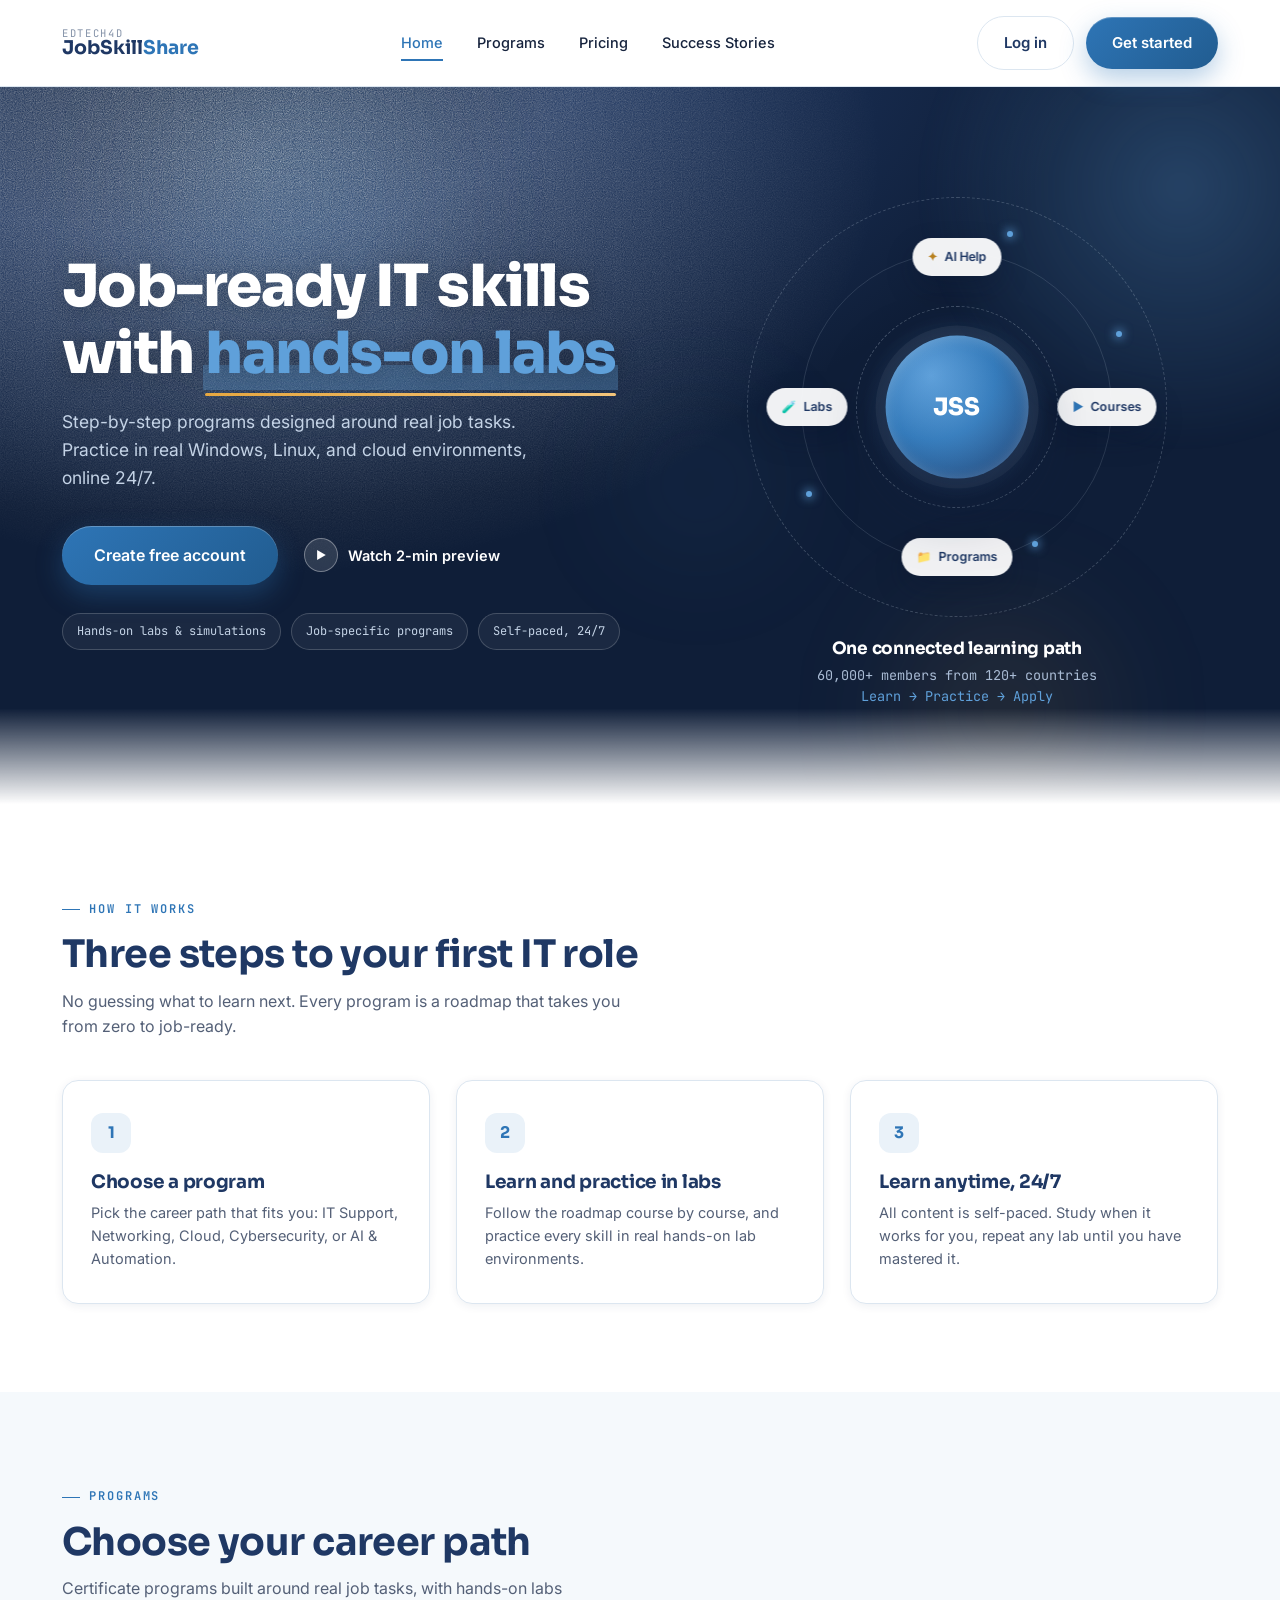
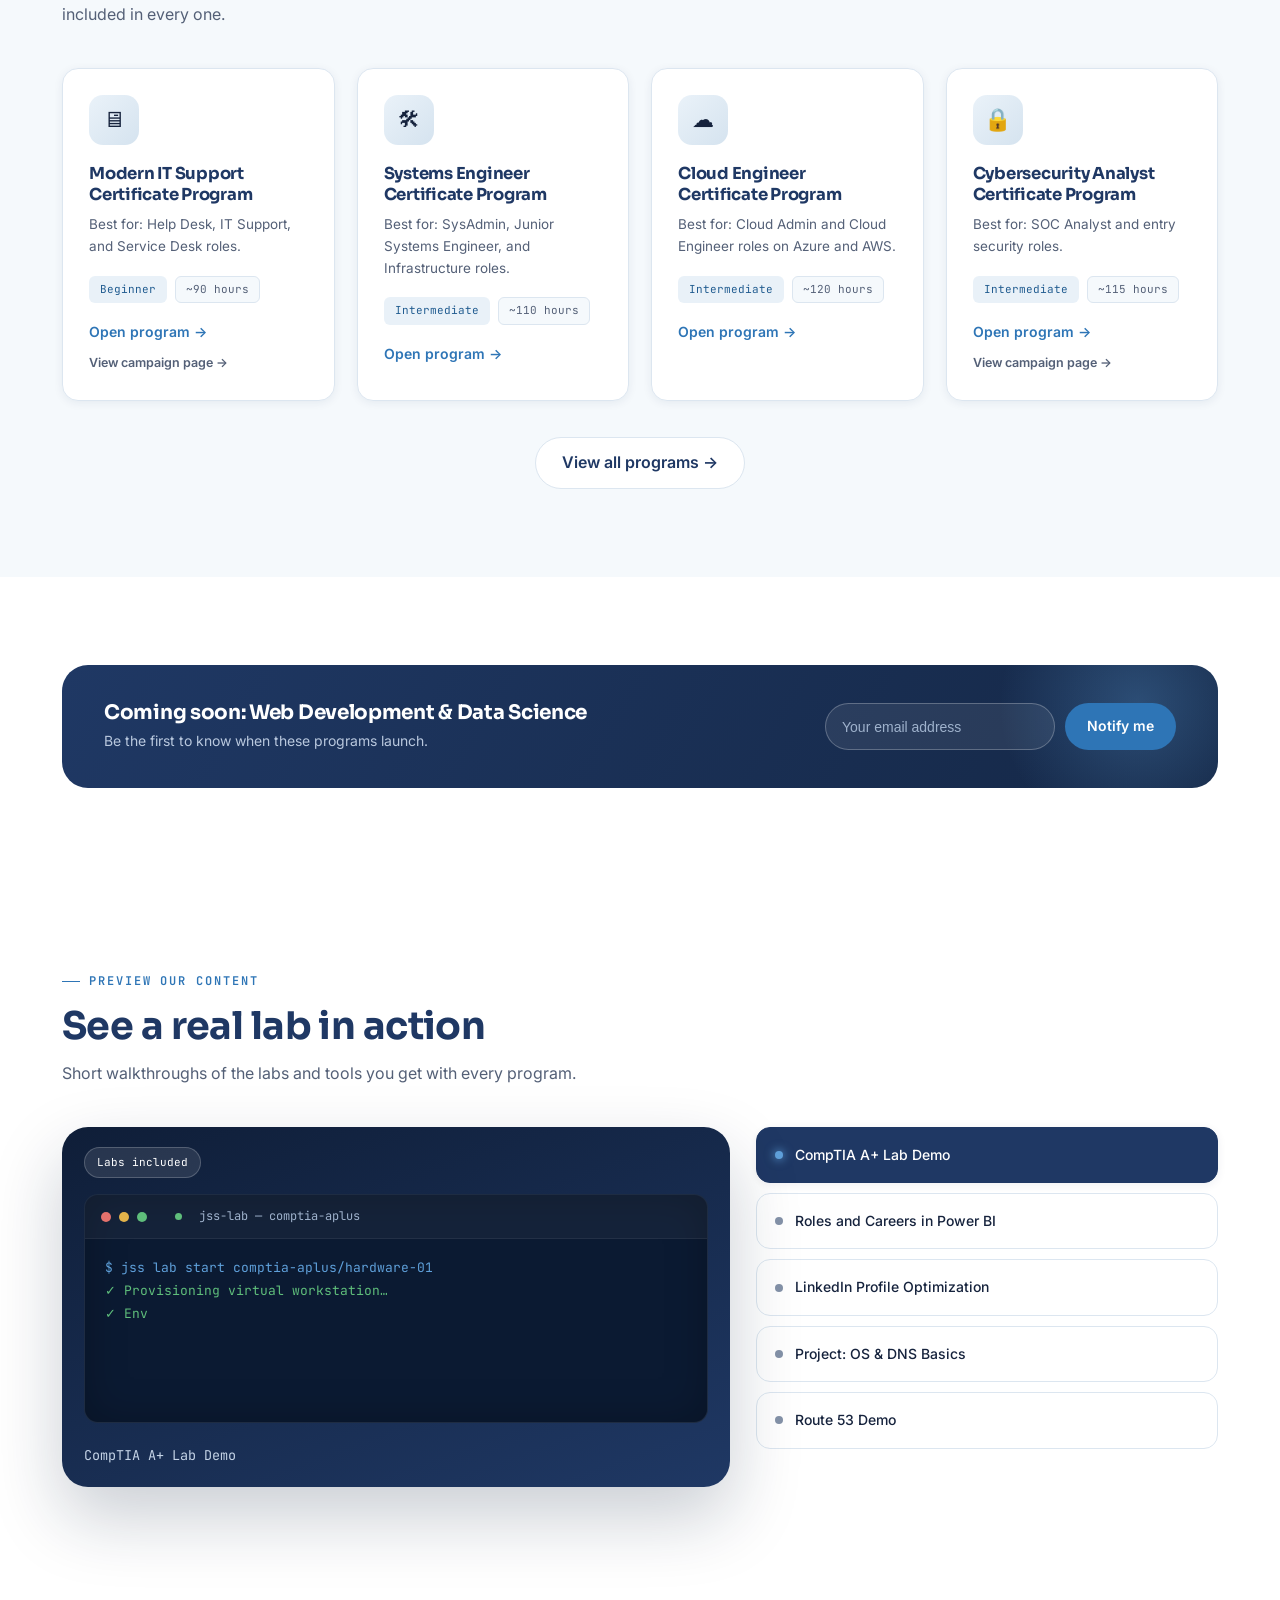
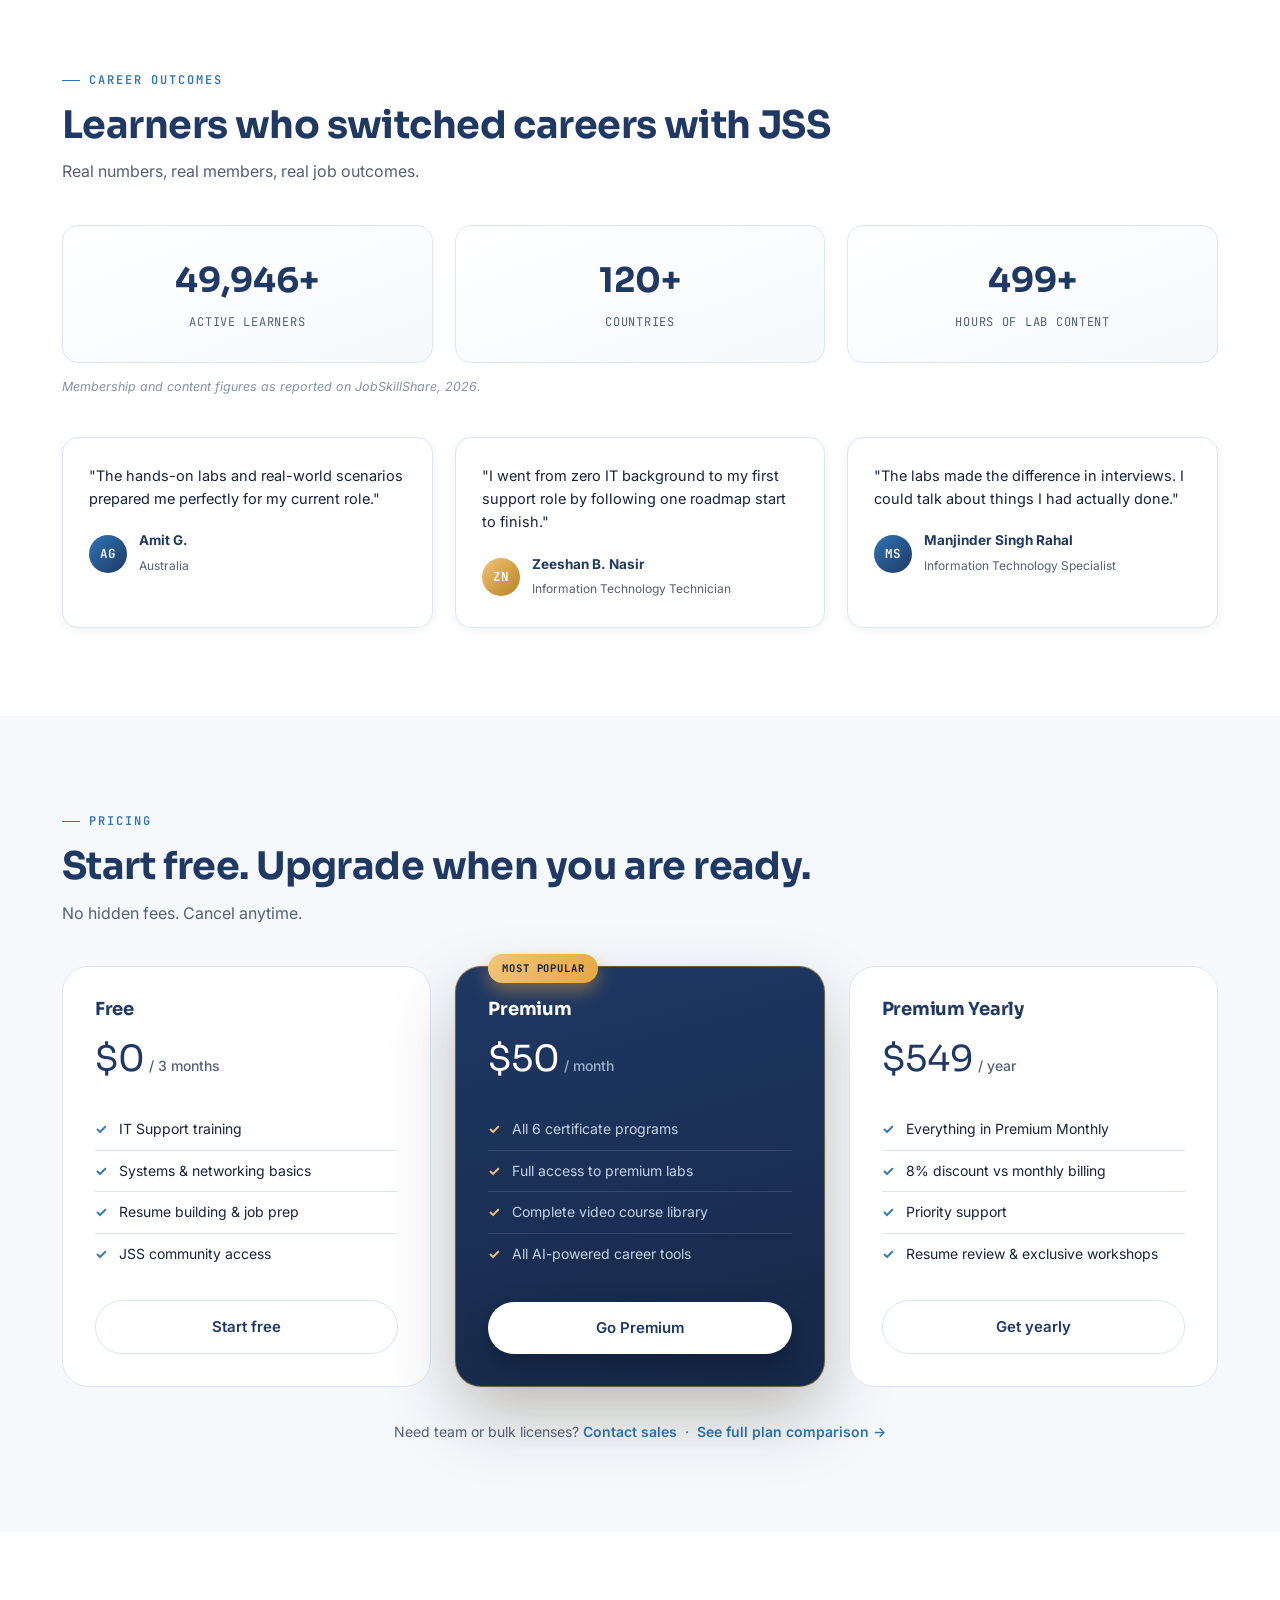
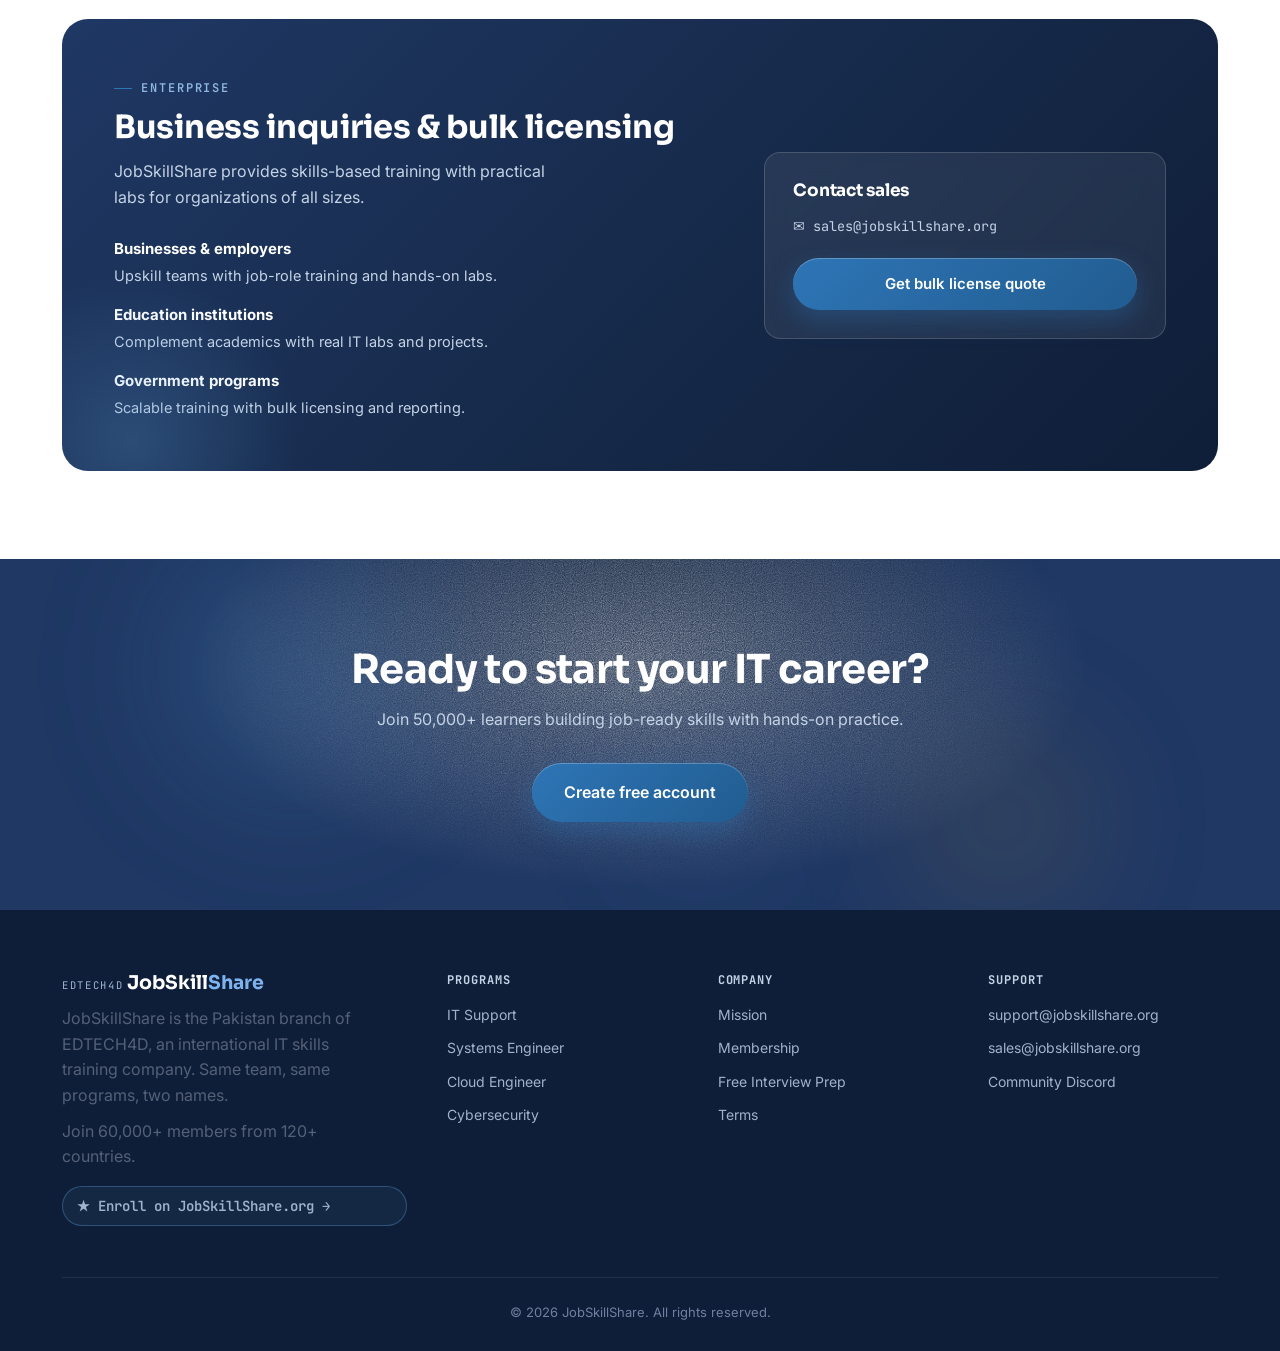
==== commit fe15aead: "Add campaign landing pages and connect them site-wide (homepage, programs, footer)" ====
--- a/index.html
+++ b/index.html
@@ -33,7 +33,7 @@
       href="https://fonts.googleapis.com/css2?family=Sora:wght@600;700;800&family=Inter:wght@400;500;600;700&family=JetBrains+Mono:wght@400;500;600&display=swap"
       rel="stylesheet"
     />
-    <link rel="stylesheet" href="style.css" />
+    <link rel="stylesheet" href="style.min.css" />
   </head>
   <body>
     <div class="scroll-progress" id="scrollProgress"></div>
@@ -241,6 +241,7 @@
               ><span class="tag">~90 hours</span>
             </div>
             <a class="open" href="programs.html">Open program &rarr;</a>
+            <a class="camp-link" href="campaign-it-support.html">View campaign page &rarr;</a>
           </div>
           <div class="prog tilt">
             <div class="icon">&#128736;</div>
@@ -276,6 +277,7 @@
               ><span class="tag">~115 hours</span>
             </div>
             <a class="open" href="programs.html">Open program &rarr;</a>
+            <a class="camp-link" href="campaign-cybersecurity.html">View campaign page &rarr;</a>
           </div>
         </div>
         <a class="view-all" href="programs.html">View all programs &rarr;</a>
@@ -572,8 +574,8 @@
           </div>
           <div>
             <h4>Programs</h4>
-            <a href="#">IT Support</a><a href="#">Systems Engineer</a
-            ><a href="#">Cloud Engineer</a><a href="#">Cybersecurity</a>
+            <a href="campaign-it-support.html">IT Support</a><a href="programs.html#catalog">Systems Engineer</a
+            ><a href="programs.html#catalog">Cloud Engineer</a><a href="campaign-cybersecurity.html">Cybersecurity</a>
           </div>
           <div>
             <h4>Company</h4>
@@ -611,6 +613,6 @@
       </div>
     </div>
 
-    <script src="script.js"></script>
+    <script src="script.min.js"></script>
   </body>
 </html>
--- a/style.min.css
+++ b/style.min.css
@@ -0,0 +1 @@
+@keyframes spin{to{transform:rotate(360deg)}}@keyframes counterspin{to{transform:rotate(-360deg)}}@keyframes corepulse{0%,to{opacity:.55;transform:scale(1)}50%{opacity:.9;transform:scale(1.12)}}@keyframes ringspin{to{transform:rotate(360deg)}}@keyframes livepulse{0%{box-shadow:0 0 0 0 rgba(95,190,123,.6)}70%{box-shadow:0 0 0 8px transparent}to{box-shadow:0 0 0 0 transparent}}@keyframes blink{50%{opacity:0}}@keyframes authFadeIn{0%{opacity:0}to{opacity:1}}@keyframes authRise{0%{opacity:0;transform:translateY(14px) scale(.98)}to{opacity:1;transform:translateY(0) scale(1)}}@keyframes orbFloat1{0%,to{transform:translate(0,0) scale(1)}50%{transform:translate(40px,50px) scale(1.12)}}@keyframes orbFloat2{0%,to{transform:translate(0,0) scale(1)}50%{transform:translate(-50px,-30px) scale(1.08)}}@keyframes orbFloat3{0%,to{transform:translate(0,0) scale(1)}50%{transform:translate(30px,-40px) scale(1.15)}}@keyframes ctaBreathe{0%,to{box-shadow:inset 0 1px 0 rgba(255,255,255,.25),0 10px 26px rgba(46,117,182,.35)}50%{box-shadow:inset 0 1px 0 rgba(255,255,255,.3),0 14px 38px rgba(95,160,218,.55)}}@keyframes rippleOut{to{transform:scale(3.2);opacity:0}}@keyframes authStepIn{0%{opacity:0;transform:translateY(8px)}to{opacity:1;transform:translateY(0)}}@keyframes heroRise{0%{opacity:0;transform:translateY(18px)}to{opacity:1;transform:translateY(0)}}:root{--blue:#2e75b6;--navy:#1f3864;--ice:#d5e3ef;--blue-light:#5fa0da;--blue-dark:#215c90;--navy-2:#152847;--navy-3:#0f1e38;--ice-2:#eaf2f9;--ice-3:#f5f9fc;--white:#ffffff;--text:#16233d;--slate:#546077;--slate-2:#8492a8;--line:#dce6f0;--good:#2fa86b;--bad:#c0432f;--gold:#e6a740;--gold-light:#f3c47a;--gold-dark:#b8811f;--noise:url("data:image/svg+xml;utf8,<svg xmlns='http://www.w3.org/2000/svg' width='180' height='180'><filter id='n'><feTurbulence type='fractalNoise' baseFrequency='0.9' numOctaves='2' stitchTiles='stitch'/><feColorMatrix type='saturate' values='0'/></filter><rect width='100%25' height='100%25' filter='url(%23n)'/></svg>");--radius-s:10px;--radius-m:16px;--radius-l:26px;--shadow-s:0 2px 10px rgba(20, 45, 85, 0.07);--shadow-m:0 16px 40px rgba(20, 45, 85, 0.12);--shadow-l:0 30px 70px rgba(15, 30, 60, 0.22);--glow:0 0 0 1px rgba(46, 117, 182, 0.08), 0 20px 60px rgba(46, 117, 182, 0.18);--ease:cubic-bezier(0.22, 1, 0.36, 1);--ease-soft:cubic-bezier(0.4, 0, 0.2, 1);--ease-pop:cubic-bezier(0.34, 1.56, 0.64, 1);--font-display:"Sora", sans-serif;--font-body:"Inter", sans-serif;--font-mono:"JetBrains Mono", monospace}*,::after,::before{box-sizing:border-box;margin:0;padding:0}body,html{overflow-x:hidden}html{scroll-behavior:smooth}body{font-family:var(--font-body);color:var(--text);background:var(--white);line-height:1.6;-webkit-font-smoothing:antialiased}body.modal-open{overflow:hidden}img{max-width:100%;display:block}a,button{color:inherit}a{text-decoration:none}ul{list-style:none}button{font:inherit;cursor:pointer;border:0;background:0 0}.wrap{max-width:1220px;margin:0 auto;padding:0 32px}h1,h2,h3,h4{font-family:var(--font-display);color:var(--navy);letter-spacing:-.015em;line-height:1.15}p{color:var(--slate)}:focus-visible{outline:3px solid var(--blue-light);outline-offset:3px;border-radius:6px}::selection{background:var(--blue);color:var(--white)}.eyebrow{font-family:var(--font-mono);font-size:12px;letter-spacing:.16em;text-transform:uppercase;color:var(--blue);font-weight:600;display:inline-flex;align-items:center;gap:9px}.eyebrow::before{content:"";width:18px;height:1px;background:var(--blue);display:inline-block}.sec-title{font-size:clamp(26px,3.2vw,38px);margin:14px 0 12px}.sec-sub{max-width:560px;font-size:16px;margin-bottom:40px}.btn{display:inline-flex;align-items:center;justify-content:center;gap:8px;padding:14px 26px;border-radius:999px;font-weight:600;font-size:15px;position:relative;overflow:hidden;isolation:isolate;transition:transform .32s var(--ease),box-shadow .32s var(--ease),background .25s var(--ease-soft),color .25s var(--ease-soft),border-color .25s var(--ease-soft);white-space:nowrap}.btn::before{content:"";position:absolute;inset:0;z-index:-1;background:linear-gradient(115deg,transparent 30%,rgba(255,255,255,.35) 50%,transparent 70%);transform:translateX(-120%);transition:transform .6s var(--ease-soft)}.btn:hover::before{transform:translateX(120%)}.btn-primary{background:linear-gradient(135deg,var(--blue) 0%,var(--blue-dark) 100%);color:var(--white);box-shadow:inset 0 1px 0 rgba(255,255,255,.25),0 10px 26px rgba(46,117,182,.35)}.btn-primary:hover{transform:translate(var(--tx, 0),calc(var(--ty, 0) - 3px));box-shadow:0 18px 38px rgba(46,117,182,.48)}.btn-primary:active{transform:translate(var(--tx, 0),calc(var(--ty, 0) - 1px));box-shadow:0 10px 22px rgba(46,117,182,.4)}.btn-ghost{background:0 0;color:var(--navy);border:1.5px solid var(--line)}.btn-ghost:hover{border-color:var(--blue);color:var(--blue);background:rgba(46,117,182,.05);transform:translateY(-2px)}.btn-big{padding:17px 32px;font-size:16px}.btn:disabled{opacity:.5;cursor:not-allowed;transform:none!important}.final .btn-ghost,.hero .btn-ghost{color:var(--white);border-color:rgba(255,255,255,.3)}.final .btn-ghost:hover,.hero .btn-ghost:hover{border-color:var(--white);background:rgba(255,255,255,.08);color:var(--white)}header{position:sticky;top:0;z-index:60;background:rgba(255,255,255,.86);backdrop-filter:blur(14px) saturate(160%);border-bottom:1px solid var(--line);transition:box-shadow .3s var(--ease-soft),background .3s var(--ease-soft)}header.scrolled{background:rgba(255,255,255,.96);box-shadow:0 8px 30px rgba(20,45,85,.08)}.logo,.nav{display:flex}.nav{align-items:center;justify-content:space-between;padding:16px 32px;gap:24px}.logo{flex-direction:column;line-height:1.05}.logo .parent{font-family:var(--font-mono);font-size:10.5px;letter-spacing:.16em;color:var(--slate-2);text-transform:uppercase}.logo .main{font-family:var(--font-display);font-weight:700;font-size:19px;color:var(--navy)}.logo .main span,.menu>a.active,.menu>a:hover{color:var(--blue)}.menu,.nav-actions{display:flex;align-items:center;gap:34px}.menu>a{font-weight:500;font-size:14.5px;color:var(--text);position:relative;padding:6px 0;transition:color .2s var(--ease-soft)}.menu>a::after{content:"";position:absolute;left:0;bottom:0;height:2px;width:0;background:var(--blue);transition:width .3s var(--ease)}.menu>a.active::after,.menu>a:hover::after{width:100%}.nav-actions{gap:12px}.menu .nav-actions.mobile-show{display:none}.menu-toggle{display:none;flex-direction:column;gap:5px;padding:6px}.menu-toggle span{width:22px;height:2px;background:var(--navy);border-radius:2px;transition:.25s var(--ease-soft)}.menu-toggle.open span:nth-child(1){transform:translateY(7px) rotate(45deg)}.menu-toggle.open span:nth-child(2){opacity:0}.menu-toggle.open span:nth-child(3){transform:translateY(-7px) rotate(-45deg)}.hero{position:relative;background:radial-gradient(ellipse 900px 500px at 15% -10%,var(--navy-2) 0%,var(--navy) 45%,var(--navy-3) 100%);color:var(--white);overflow:hidden;padding:110px 0 96px}.hero::after,.hero::before{content:"";position:absolute}.hero::before{inset:0;background-image:var(--noise),linear-gradient(rgba(213,227,239,.05) 1px,transparent 1px),linear-gradient(90deg,rgba(213,227,239,.05) 1px,transparent 1px);background-size:180px 180px,44px 44px,44px 44px;background-blend-mode:soft-light,normal,normal;opacity:.9;mask-image:radial-gradient(ellipse 900px 600px at 20% 10%,#000,transparent 70%)}.hero::after{top:-160px;right:-160px;width:520px;height:520px;border-radius:50%;background:radial-gradient(circle,rgba(95,160,218,.28),transparent 70%);filter:blur(10px)}.hero-divider{position:absolute;left:0;right:0;bottom:0;height:96px;pointer-events:none;background:linear-gradient(180deg,transparent,var(--white));z-index:1}.hero .wrap{display:grid;grid-template-columns:1.05fr .95fr;gap:56px;align-items:center;position:relative;z-index:1}.hero-text h1{color:var(--white);font-size:clamp(38px,4.6vw,58px);font-weight:800;letter-spacing:-.03em;margin-bottom:20px;text-shadow:0 2px 24px rgba(0,0,0,.25)}.hero-text h1 em{font-style:normal;position:relative;color:var(--blue-light);background:linear-gradient(180deg,transparent 66%,rgba(95,160,218,.32) 66%);padding:0 2px}.hero-text h1 em::after{content:"";position:absolute;left:2px;right:2px;bottom:-6px;height:3px;border-radius:2px;background:linear-gradient(90deg,var(--gold),var(--gold-light))}.hero .lead{font-size:17.5px;color:#c4d3e6;max-width:480px;margin-bottom:34px}.hero-cta{display:flex;align-items:center;gap:26px;flex-wrap:wrap;margin-bottom:28px}.preview-link,.preview-link .play{display:inline-flex;align-items:center}.preview-link{gap:10px;font-weight:600;font-size:14.5px;color:var(--white)}.preview-link .play{width:34px;height:34px;border-radius:50%;background:rgba(255,255,255,.12);border:1px solid rgba(255,255,255,.35);justify-content:center;font-size:11px;transition:.25s var(--ease-soft)}.preview-link:hover .play{background:var(--blue);border-color:var(--blue);transform:scale(1.08)}.chips{display:flex;gap:10px;flex-wrap:wrap}.chip{font-family:var(--font-mono);font-size:12px;color:#c4d3e6;border:1px solid rgba(255,255,255,.18);background:rgba(255,255,255,.05);padding:8px 14px;border-radius:999px}.hero-visual{position:relative;display:flex;flex-direction:column;align-items:center;gap:22px}.orbit{position:relative;width:min(420px,88vw);aspect-ratio:1/1}.orbit-ring{border:1px dashed rgba(213,227,239,.22)}.orbit-ring.r1{inset:0}.orbit-ring.r2{inset:13%;border-style:solid;border-color:rgba(213,227,239,.14)}.orbit-ring.r3{inset:26%;border-color:rgba(213,227,239,.28)}.orbit-core,.orbit-core::after,.orbit-ring{position:absolute;border-radius:50%}.orbit-core{top:50%;left:50%;transform:translate(-50%,-50%);width:34%;height:34%;background:radial-gradient(circle at 32% 28%,var(--blue-light) 0%,var(--blue) 45%,var(--navy) 100%);display:flex;align-items:center;justify-content:center;color:var(--white);font-family:var(--font-display);font-weight:800;font-size:clamp(18px,2.4vw,24px);letter-spacing:.02em;box-shadow:0 25px 60px rgba(15,30,60,.5),0 0 0 10px rgba(255,255,255,.06),inset 0 2px 14px rgba(255,255,255,.25);z-index:3}.orbit-core::after{content:"";inset:-16%;background:radial-gradient(circle,rgba(95,160,218,.35),transparent 70%);z-index:-1;animation:corepulse 3.2s ease-in-out infinite}.orbit-track{position:absolute;inset:0;animation:spin 34s linear infinite;z-index:2}.orbit-tag{position:absolute;top:50%;left:50%;width:0;height:0}.tag-fix{position:absolute;transform:translate(-50%,-50%) rotate(var(--fix))}.tag-spin{display:inline-block;animation:counterspin 34s linear infinite}.pill{display:inline-flex;align-items:center;gap:7px;white-space:nowrap;background:rgba(255,255,255,.94);color:var(--navy);padding:9px 15px;border-radius:999px;font-size:12.5px;font-weight:600;box-shadow:0 12px 28px rgba(10,20,45,.28);backdrop-filter:blur(6px)}.pill .ic{color:var(--blue);font-size:12px}.orbit-tag:nth-child(4) .pill .ic{color:var(--gold-dark)}.orbit-dot{position:absolute;width:6px;height:6px;border-radius:50%;background:var(--blue-light);box-shadow:0 0 10px 2px rgba(95,160,218,.7)}.orbit-caption{text-align:center}.orbit-caption h4{color:var(--white);font-size:17px;margin-bottom:6px}.orbit-caption p{color:#a9bbd4;font-size:13.5px;font-family:var(--font-mono)}.orbit-caption .flow{color:var(--blue-light)}.orbit-ring.r3{animation:ringspin 60s linear infinite}@media (prefers-reduced-motion:reduce){.orbit-core::after,.orbit-ring.r3,.orbit-track,.tag-spin{animation:none}}section{padding:88px 0}.pricing,.programs{background:var(--ice-3)}.steps{display:grid;grid-template-columns:repeat(3,1fr);gap:26px}.step{background:var(--white);border:1px solid var(--line);border-radius:var(--radius-m);padding:32px 28px;position:relative;overflow:hidden;box-shadow:var(--shadow-s);transition:transform .25s var(--ease-pop),box-shadow .25s ease,border-color .25s ease}.step::before{content:"";position:absolute;top:0;left:0;right:0;height:3px;background:linear-gradient(90deg,var(--blue),var(--blue-light));transform:scaleX(0);transform-origin:left;transition:transform .3s ease}.prog:hover,.step:hover{transform:translateY(-6px)}.step:hover{box-shadow:var(--shadow-m);border-color:transparent}.step:hover::before{transform:scaleX(1)}.num{width:40px;height:40px;border-radius:12px;background:var(--ice-2);color:var(--blue);display:flex;align-items:center;justify-content:center;font-family:var(--font-display);font-weight:700;font-size:16px;margin-bottom:18px}.prog h3,.step h3{font-size:18.5px;margin-bottom:9px}.step p{font-size:14.5px}.prog-grid{display:grid;grid-template-columns:repeat(4,1fr);gap:22px}.prog-grid-more{margin-top:22px}.prog{background:var(--white);border:1px solid var(--line);border-radius:var(--radius-m);padding:26px;box-shadow:var(--shadow-s);transition:transform .25s var(--ease-pop),box-shadow .25s ease;position:relative}.prog:hover{box-shadow:var(--glow)}.icon,.prog p{margin-bottom:18px}.icon{width:50px;height:50px;border-radius:14px;background:linear-gradient(135deg,var(--ice-2),var(--ice));display:flex;align-items:center;justify-content:center;font-size:22px}.prog h3{font-size:16.5px;line-height:1.3}.prog p{font-size:13.5px}.meta{display:flex;gap:8px;margin-bottom:16px;flex-wrap:wrap}.tag{font-family:var(--font-mono);font-size:11px;color:var(--slate);background:var(--ice-3);border:1px solid var(--line);padding:4px 10px;border-radius:6px}.tag.lvl{color:var(--blue-dark);background:rgba(46,117,182,.1);border-color:transparent}.open{font-size:14px;color:var(--blue);gap:4px;transition:gap .2s ease}.open:hover{gap:8px}.camp-link,.open,.view-all{display:inline-flex;align-items:center;font-weight:600}.camp-link{gap:4px;margin-top:8px;font-size:12.5px;color:var(--slate);transition:gap .2s ease,color .2s ease}.camp-link:hover{gap:8px;color:var(--blue)}.view-all{gap:6px;width:fit-content;margin:36px auto 0;color:var(--navy);border:1.5px solid var(--line);background:var(--white);padding:12px 26px;border-radius:999px;position:relative;left:50%;transform:translateX(-50%);transition:transform .3s var(--ease),border-color .25s var(--ease-soft),color .25s var(--ease-soft),box-shadow .3s var(--ease)}.view-all:hover{border-color:var(--blue);color:var(--blue);box-shadow:var(--shadow-s);transform:translateX(-50%) translateY(-2px)}.soon .box,.soon form{display:flex;position:relative}.soon .box{background:linear-gradient(120deg,var(--navy),var(--navy-2));color:var(--white);border-radius:var(--radius-l);padding:36px 42px;justify-content:space-between;align-items:center;gap:28px;flex-wrap:wrap;overflow:hidden}.soon .box::after{content:"";position:absolute;top:-100px;right:-60px;width:280px;height:280px;border-radius:50%;background:radial-gradient(circle,rgba(95,160,218,.3),transparent 70%)}.soon h3{color:var(--white);font-size:20px;margin-bottom:6px}.soon p{color:#b9c8de;font-size:14px}.soon form{gap:10px;z-index:1}.soon input{padding:12px 16px;border-radius:999px;border:1px solid rgba(255,255,255,.25);background:rgba(255,255,255,.08);color:var(--white);font-size:14px;min-width:230px}.soon input::placeholder{color:#9fb2cc}.soon input:focus{outline:0;border-color:var(--blue-light);background:rgba(255,255,255,.14)}.soon button{padding:12px 22px;background:var(--blue);font-weight:600;font-size:14px;transition:.25s var(--ease-soft)}.soon button:hover{background:var(--blue-dark);transform:translateY(-1px)}.soon .thanks{font-family:var(--font-mono);font-size:13px;color:var(--blue-light);margin-top:8px}.preview-grid{display:grid;grid-template-columns:1.3fr .9fr;gap:26px;align-items:stretch}.preview-main,.term{overflow:hidden;display:flex;flex-direction:column}.preview-main{position:relative;border-radius:var(--radius-l);background:linear-gradient(160deg,var(--navy-3) 0%,var(--navy) 100%);min-height:360px;box-shadow:var(--shadow-l)}.preview-main .badge,.soon button{color:var(--white);border-radius:999px}.preview-main .badge{align-self:flex-start;margin:20px 0 0 22px;background:rgba(255,255,255,.1);border:1px solid rgba(255,255,255,.2);font-family:var(--font-mono);font-size:11px;padding:6px 12px}.term{margin:16px 22px 22px;background:#0b1a32;border-radius:14px;border:1px solid rgba(255,255,255,.08);flex:1;box-shadow:inset 0 0 40px rgba(0,0,0,.25)}.term-bar{display:flex;align-items:center;gap:8px;padding:12px 16px;background:rgba(255,255,255,.04);border-bottom:1px solid rgba(255,255,255,.06)}.term-bar i{width:10px;height:10px;border-radius:50%;background:rgba(255,255,255,.18);display:inline-block}.term-bar i:nth-child(1){background:#e5716c}.term-bar i:nth-child(2){background:#e3b34a}.term-bar i:nth-child(3){background:#5fbe7b}.term-bar span{margin-left:10px;font-family:var(--font-mono);font-size:12px;color:#9fb2cc;display:flex;align-items:center;gap:7px}.live-dot{width:7px;height:7px;border-radius:50%;background:#5fbe7b;display:inline-block;box-shadow:0 0 0 0 rgba(95,190,123,.6);animation:livepulse 2s infinite}.term-body{flex:1;padding:18px 20px;font-size:13px;color:#cfe0f3;overflow:hidden;line-height:1.75}.term-body .ln{white-space:pre-wrap}.foot>div>a:hover,.term-body .prompt{color:var(--blue-light)}.term-body .ok{color:#5fbe7b}.term-body .cursor{display:inline-block;width:7px;height:14px;background:var(--blue-light);vertical-align:middle;margin-left:2px;animation:blink 1s step-end infinite}.cap,.stat span,.term-body{font-family:var(--font-mono)}.cap{margin:0 22px 20px;color:#c4d3e6;font-size:13.5px}.playbtn{display:none}.preview-list{display:flex;flex-direction:column;gap:10px}.preview-item{padding:16px 18px;border-radius:14px;border:1px solid var(--line);background:var(--white);display:flex;align-items:center;gap:12px;font-weight:500;font-size:14px;color:var(--text);transition:.25s var(--ease-soft);cursor:pointer}.preview-item .dot{width:8px;height:8px;border-radius:50%;background:var(--slate-2);flex-shrink:0;transition:.25s var(--ease-soft)}.preview-item:hover{border-color:var(--blue)}.preview-item.active{background:var(--navy);color:var(--white);border-color:var(--navy);box-shadow:var(--shadow-s)}.preview-item.active .dot{background:var(--blue-light);box-shadow:0 0 8px 2px rgba(95,160,218,.6)}.stats{display:grid;grid-template-columns:repeat(3,1fr);gap:22px;margin-bottom:14px}.stat{background:linear-gradient(160deg,var(--white),var(--ice-3));border:1px solid var(--line);border-radius:var(--radius-m);padding:28px;text-align:center}.stat b{display:block;font-family:var(--font-display);font-size:34px;color:var(--navy)}.stat span{font-size:12px;letter-spacing:.06em;text-transform:uppercase;color:var(--slate)}.stat-caption{font-size:12.5px;color:var(--slate-2);margin-bottom:40px;font-style:italic}.quotes{display:grid;grid-template-columns:repeat(3,1fr);gap:22px}.quote{background:var(--white);border:1px solid var(--line);border-radius:var(--radius-m);padding:26px;box-shadow:var(--shadow-s);transition:transform .35s var(--ease-pop),box-shadow .35s var(--ease),border-color .25s var(--ease-soft)}.quote:hover{transform:translateY(-5px);box-shadow:var(--shadow-m)}.quote:nth-child(2) .av{background:linear-gradient(135deg,var(--gold-light),var(--gold-dark))}.quote p{color:var(--text);font-size:14.5px;margin-bottom:20px;line-height:1.6}.av,.who{display:flex;align-items:center}.who{gap:12px}.av{width:38px;height:38px;border-radius:50%;background:linear-gradient(135deg,var(--blue),var(--navy));color:var(--white);justify-content:center;font-family:var(--font-mono);font-size:12.5px;font-weight:600}.who b{display:block;font-size:13.5px;color:var(--navy)}.who span{font-size:12px;color:var(--slate)}.billing-toggle,.bt-opt{border-radius:999px;display:inline-flex;align-items:center}.billing-toggle{gap:4px;background:var(--white);border:1.5px solid var(--line);padding:4px;margin-bottom:32px}.bt-opt{padding:10px 20px;font-size:13.5px;font-weight:600;color:var(--slate);gap:8px;transition:.25s var(--ease-soft)}.bt-opt.active{background:linear-gradient(135deg,var(--blue),var(--blue-dark));color:var(--white)}.bt-save{font-family:var(--font-mono);font-size:10.5px;background:rgba(255,255,255,.22);padding:2px 8px;border-radius:6px}.bt-opt:not(.active) .bt-save{background:rgba(46,117,182,.12);color:var(--blue-dark)}.plans{display:grid;grid-template-columns:repeat(3,1fr);gap:24px;align-items:stretch}.plan,.plan li{position:relative}.plan{background:var(--white);border:1px solid var(--line);border-radius:var(--radius-l);padding:32px;display:flex;flex-direction:column;transition:transform .25s var(--ease-pop),box-shadow .25s ease}.plan:hover{transform:translateY(-6px);box-shadow:var(--shadow-m)}.plan.featured{background:linear-gradient(165deg,var(--navy),var(--navy-2));border:1px solid rgba(230,167,64,.4);box-shadow:var(--shadow-l),0 0 0 1px rgba(230,167,64,.12),0 30px 60px -20px rgba(230,167,64,.25);transform:scale(1.03)}.plan.featured:hover{transform:scale(1.03) translateY(-6px);box-shadow:var(--shadow-l),0 0 0 1px rgba(230,167,64,.2),0 34px 70px -16px rgba(230,167,64,.35)}.breadcrumb a:hover,.plan.featured,.plan.featured .price,.plan.featured h3{color:var(--white)}.plan.featured li,.plan.featured p{color:#c4d3e6}.flag,.plan-note{font-family:var(--font-mono)}.plan-note{font-size:11.5px;color:#9fb2cc;text-align:center;margin-top:12px}.flag{position:absolute;top:-13px;left:32px;background:linear-gradient(120deg,var(--gold-light),var(--gold));color:var(--navy-3);font-weight:700;font-size:10.5px;letter-spacing:.08em;padding:6px 14px;border-radius:999px;box-shadow:0 8px 18px rgba(230,167,64,.45)}.plan h3{font-size:18px;margin-bottom:10px}.price{font-family:var(--font-display);font-size:36px;color:var(--navy);margin-bottom:22px}.price small{font-family:var(--font-body);font-size:14px;font-weight:500;color:var(--slate)}.plan.featured .price small{color:#9fb2cc}.plan ul{margin-bottom:26px;flex:1}.plan li{font-size:14px;color:var(--text);padding:9px 0 9px 24px;border-bottom:1px solid var(--line)}.plan.featured li{border-bottom-color:rgba(255,255,255,.12)}.plan li:last-child{border-bottom:none}.plan li::before{content:"✓";position:absolute;left:0;color:var(--blue);font-weight:700}.plan.featured li::before{color:var(--gold-light)}.ent-form .btn,.plan .btn{width:100%}.plan.featured .btn-primary{background:var(--white);color:var(--navy);box-shadow:0 10px 26px rgba(0,0,0,.25)}.plan.featured .btn-primary:hover{background:var(--ice-2)}.pricing-note{text-align:center;font-size:14px;color:var(--slate);margin-top:34px}.pricing-note a{color:var(--blue);font-weight:600}.ent-card,.ent-card h2,.row b{color:var(--white)}.ent-card{background:linear-gradient(135deg,var(--navy) 0%,var(--navy-2) 60%,var(--navy-3) 100%);border-radius:var(--radius-l);padding:52px;display:grid;grid-template-columns:1.2fr .8fr;gap:48px;align-items:center;position:relative;overflow:hidden}.ent-card::after{content:"";position:absolute;bottom:-140px;left:-100px;width:340px;height:340px;border-radius:50%;background:radial-gradient(circle,rgba(95,160,218,.25),transparent 70%)}.ent-card h2{font-size:clamp(24px,2.8vw,32px);margin:10px 0 14px}.ent-card>div>p{color:#c4d3e6;max-width:460px;margin-bottom:26px}.ent-list{display:flex;flex-direction:column;gap:16px}.row div{font-size:14.5px;color:#c4d3e6;line-height:1.6}.row b{display:block;font-size:15px;margin-bottom:3px}.ent-form{background:rgba(255,255,255,.07);border:1px solid rgba(255,255,255,.16);border-radius:var(--radius-m);padding:28px;backdrop-filter:blur(10px);position:relative;z-index:1}.ent-form h4{font-size:17px;margin-bottom:16px}.contact{font-family:var(--font-mono);font-size:13.5px;color:#c4d3e6;margin-bottom:20px;display:flex;align-items:center;gap:8px}.ent-form h4,.final,.final h2{color:var(--white)}.final{text-align:center;background:radial-gradient(ellipse 700px 400px at 50% 0%,var(--navy-2),var(--navy) 60%);position:relative;overflow:hidden}.final::before{content:"";position:absolute;inset:0;background-image:var(--noise),radial-gradient(circle,rgba(213,227,239,.08) 1px,transparent 1px);background-size:180px 180px,28px 28px;background-blend-mode:soft-light,normal;opacity:.9;mask-image:radial-gradient(ellipse 600px 300px at 50% 30%,#000,transparent 75%)}.final .wrap{position:relative;z-index:1}.final h2{font-size:clamp(28px,3.4vw,40px);margin-bottom:14px}.final p,.foot h4{color:#c4d3e6;margin-bottom:30px;font-size:16px}footer{background:var(--navy-3);color:#9fb2cc;padding:64px 0 28px}.foot{display:grid;grid-template-columns:1.5fr 1fr 1fr 1fr;gap:40px;padding-bottom:40px;border-bottom:1px solid rgba(255,255,255,.08)}.foot h4{font-family:var(--font-mono);font-size:12px;letter-spacing:.08em;text-transform:uppercase;margin-bottom:16px}.foot>div>a{display:block;margin-bottom:11px;font-size:14px;color:#9fb2cc}.copyright{padding-top:24px;font-size:13px;color:#6e80a0;text-align:center}.reveal{opacity:0;transform:translateY(24px) scale(.98);filter:blur(6px);transition:opacity .7s cubic-bezier(.16,1,.3,1),transform .7s cubic-bezier(.16,1,.3,1),filter .7s cubic-bezier(.16,1,.3,1)}.reveal-stagger.in>*,.reveal.in{opacity:1;transform:translateY(0) scale(1);filter:blur(0)}.reveal-stagger>*{opacity:0;transform:translateY(24px) scale(.97);filter:blur(5px);transition:opacity .6s cubic-bezier(.16,1,.3,1),transform .6s cubic-bezier(.16,1,.3,1),filter .6s cubic-bezier(.16,1,.3,1)}.reveal-stagger.in>:nth-child(1){transition-delay:.04s}.reveal-stagger.in>:nth-child(2){transition-delay:.12s}.reveal-stagger.in>:nth-child(3){transition-delay:.2s}.reveal-stagger.in>:nth-child(4){transition-delay:.28s}.reveal-stagger.in>:nth-child(5){transition-delay:.36s}.reveal-stagger.in>:nth-child(6){transition-delay:.44s}@media (prefers-reduced-motion:reduce){.reveal,.reveal-stagger>*{transition:opacity .3s ease!important;transform:none!important;filter:none!important}}@media (max-width:1080px){.hero .wrap{grid-template-columns:1fr}.hero-visual{order:-1}.prog-grid{grid-template-columns:repeat(2,1fr)}.preview-grid{grid-template-columns:1fr}.plans,.quotes,.stats,.steps{grid-template-columns:repeat(2,1fr)}.ent-card{grid-template-columns:1fr}.foot{grid-template-columns:1fr 1fr}.plan.featured{transform:none}.plan.featured:hover{transform:translateY(-6px)}}@media (max-width:760px){.wrap{padding:0 20px}section{padding:60px 0}.menu,.menu>a{border-bottom:1px solid var(--line)}.menu{position:absolute;top:100%;left:0;right:0;background:var(--white);flex-direction:column;align-items:stretch;gap:0;padding:8px 20px 20px;box-shadow:var(--shadow-m);display:none}.menu-toggle,.menu.open{display:flex}.menu>a{padding:14px 4px}.menu .nav-actions.mobile-show{display:flex;gap:10px;padding-top:16px}header .nav>.nav-actions:not(.mobile-show){display:none}.plans,.prog-grid,.quotes,.stats,.steps{grid-template-columns:1fr}.plan.featured{transform:none}.soon .box{flex-direction:column;align-items:flex-start}.ent-form,.soon form{width:100%}.soon input{flex:1;min-width:0}}.page-hero{position:relative;overflow:hidden;background:radial-gradient(ellipse 900px 500px at 15% -10%,var(--navy-2) 0%,var(--navy) 45%,var(--navy-3) 100%);color:var(--white);padding:96px 0 90px}.page-hero::before{content:"";position:absolute;inset:0;background-image:var(--noise),linear-gradient(rgba(213,227,239,.05) 1px,transparent 1px),linear-gradient(90deg,rgba(213,227,239,.05) 1px,transparent 1px);background-size:180px 180px,44px 44px,44px 44px;background-blend-mode:soft-light,normal,normal;opacity:.9;mask-image:radial-gradient(ellipse 900px 600px at 20% 10%,#000,transparent 70%)}.page-hero::after{content:"";position:absolute;top:-160px;right:-160px;width:520px;height:520px;border-radius:50%;background:radial-gradient(circle,rgba(95,160,218,.28),transparent 70%);filter:blur(10px)}.page-hero .hero-divider{background:linear-gradient(180deg,transparent,var(--ice-3))}.page-hero .wrap{display:grid;grid-template-columns:1.15fr .85fr;gap:56px;align-items:center;position:relative;z-index:1}.breadcrumb{font-family:var(--font-mono);font-size:12px;color:#9fb2cc;margin-bottom:20px;display:flex;align-items:center;gap:8px}.breadcrumb a{color:var(--blue-light);transition:color .2s var(--ease-soft)}.page-hero-inner{max-width:600px}.page-hero h1{color:var(--white);font-size:clamp(32px,4vw,48px);margin-bottom:16px}.page-hero p.lead{color:#c4d3e6;font-size:17px;max-width:560px;margin-bottom:30px}.page-hero-stats{display:flex;gap:34px;flex-wrap:wrap;margin-bottom:34px}.page-hero-stats div{font-family:var(--font-mono)}.page-hero-stats b{display:block;font-family:var(--font-display);font-size:26px;color:var(--white)}.hero-snapshot-head span,.page-hero-stats span{font-size:11px;letter-spacing:.06em;text-transform:uppercase;color:#9fb2cc}.page-hero-cta{display:flex;gap:14px;flex-wrap:wrap}.hero-snapshot{background:rgba(255,255,255,.06);border:1px solid rgba(255,255,255,.14);border-radius:var(--radius-l);padding:26px;backdrop-filter:blur(14px);box-shadow:var(--shadow-l)}.hero-snapshot-head,.hero-snapshot-head .live,.hs-row{display:flex;align-items:center}.hero-snapshot-head{justify-content:space-between;margin-bottom:6px;padding-bottom:16px;border-bottom:1px solid rgba(255,255,255,.1)}.hero-snapshot-head span{font-family:var(--font-mono);font-size:11.5px;letter-spacing:.08em}.hero-snapshot-head .live{gap:7px;font-family:var(--font-mono);font-size:11px;color:#5fbe7b}.hero-snapshot-head .live i{width:6px;height:6px;border-radius:50%;background:#5fbe7b;display:inline-block;box-shadow:0 0 0 0 rgba(95,190,123,.6);animation:livepulse 2s infinite}.hs-row{gap:14px;padding:13px 2px;border-bottom:1px solid rgba(255,255,255,.07);transition:transform .3s var(--ease)}.hs-row:last-child{border-bottom:none}.hs-row:hover{transform:translateX(4px)}.hs-ic{width:38px;height:38px;border-radius:11px;flex-shrink:0;background:linear-gradient(135deg,var(--blue),var(--blue-dark));display:flex;align-items:center;justify-content:center;font-size:16px}.hs-row div{flex:1;font-size:13.5px;color:#dce6f0;font-weight:500}.hs-row b{font-family:var(--font-mono);font-size:12px;color:var(--blue-light);background:rgba(95,160,218,.14);padding:3px 9px;border-radius:6px}@media (max-width:1080px){.page-hero .wrap{grid-template-columns:1fr}.hero-snapshot{max-width:460px}}.chip-filter{display:flex;gap:10px;flex-wrap:wrap;margin-bottom:40px}.chip-filter button{padding:10px 20px;border-radius:999px;border:1.5px solid var(--line);background:var(--white);font-size:13.5px;font-weight:600;color:var(--text);transition:transform .3s var(--ease),border-color .25s var(--ease-soft),background .25s var(--ease-soft),color .25s var(--ease-soft)}.chip-filter button:hover{border-color:var(--blue);color:var(--blue)}.chip-filter button.active{background:linear-gradient(135deg,var(--blue),var(--blue-dark));color:var(--white);border-color:transparent;box-shadow:0 8px 20px rgba(46,117,182,.3)}.full-prog-grid{display:grid;grid-template-columns:repeat(3,1fr);gap:24px}.full-prog{background:var(--white);border:1px solid var(--line);border-radius:var(--radius-l);padding:30px;position:relative;overflow:hidden;display:flex;flex-direction:column;box-shadow:var(--shadow-s);transition:transform .4s var(--ease-pop),box-shadow .4s var(--ease),border-color .3s var(--ease-soft)}.full-prog::before{content:"";position:absolute;inset:0;border-radius:inherit;padding:1.5px;background:linear-gradient(135deg,var(--blue-light),transparent 40%);-webkit-mask:linear-gradient(#000 0 0) content-box,linear-gradient(#000 0 0);-webkit-mask-composite:xor;mask-composite:exclude;opacity:0;transition:opacity .4s var(--ease-soft);pointer-events:none}.full-prog:hover{transform:translateY(-8px);box-shadow:var(--glow);border-color:transparent}.full-prog:hover::before{opacity:1}.full-prog .icon{width:56px;height:56px;font-size:24px;border-radius:16px;margin-bottom:20px}.full-prog .badge-row{position:absolute;top:26px;right:26px;display:flex;gap:6px}.full-prog .badge{font-family:var(--font-mono);font-size:10px;letter-spacing:.06em;text-transform:uppercase;padding:5px 10px;border-radius:6px;font-weight:700}.badge-popular{background:rgba(230,167,64,.16);color:var(--gold-dark)}.badge-new{background:rgba(46,117,182,.14);color:var(--blue-dark)}.full-prog h3{font-size:19px;margin-bottom:10px;line-height:1.3}.full-prog p.desc{font-size:14px;margin-bottom:16px}.full-prog .meta{margin-bottom:18px}.full-prog .learn{margin-bottom:22px;flex:1}.full-prog .learn li{font-size:13.5px;color:var(--text);padding-left:22px;position:relative;margin-bottom:9px}.full-prog .learn li::before{content:"✓";position:absolute;left:0;color:var(--blue);font-weight:700}.full-prog-foot{display:flex;gap:10px}.full-prog-foot .btn{flex:1}.faq-list{max-width:760px;margin:0 auto}.faq-item{border-bottom:1px solid var(--line)}.faq-q,.faq-q .icon-plus{display:flex;align-items:center}.faq-q{justify-content:space-between;gap:20px;padding:24px 4px;font-family:var(--font-display);font-weight:600;font-size:16.5px;color:var(--navy);cursor:pointer}.faq-q .icon-plus{width:28px;height:28px;border-radius:50%;border:1.5px solid var(--line);flex-shrink:0;justify-content:center;color:var(--slate);font-size:15px;transition:transform .35s var(--ease),background .25s var(--ease-soft),border-color .25s var(--ease-soft),color .25s var(--ease-soft)}.faq-item.open .faq-q .icon-plus{transform:rotate(135deg);background:var(--blue);border-color:var(--blue);color:var(--white)}.faq-a{max-height:0;overflow:hidden;transition:max-height .4s var(--ease)}.faq-a p{font-size:14.5px;padding-bottom:22px;max-width:620px}.faq-item.open .faq-a{max-height:220px}.prog-cta{border-radius:var(--radius-l);background:radial-gradient(ellipse 700px 320px at 50% 0%,var(--navy-2),var(--navy) 60%);color:var(--white);text-align:center;padding:64px 40px;position:relative;overflow:hidden}.prog-cta::before{content:"";position:absolute;inset:0;background-image:radial-gradient(circle,rgba(213,227,239,.08) 1px,transparent 1px);background-size:26px 26px;mask-image:radial-gradient(ellipse 560px 260px at 50% 30%,#000,transparent 75%)}.prog-cta>*{position:relative;z-index:1}.prog-cta h2{color:var(--white);margin-bottom:12px}.prog-cta p{color:#c4d3e6;margin-bottom:26px}.course-toolbar,.search-box{display:flex;align-items:center}.course-toolbar{justify-content:space-between;gap:16px;flex-wrap:wrap;margin-bottom:30px}.search-box{gap:10px;background:var(--white);border:1.5px solid var(--line);border-radius:999px;padding:12px 20px;flex:1;max-width:400px;transition:border-color .25s var(--ease-soft),box-shadow .25s var(--ease-soft)}.search-box:focus-within{border-color:var(--blue);box-shadow:0 0 0 4px rgba(46,117,182,.1)}.search-box svg{color:var(--slate-2);flex-shrink:0}.search-box input{border:0;outline:0;font-size:14px;width:100%;font-family:var(--font-body);color:var(--text);background:0 0}.auth-plan-card ul,.course-filter{margin-bottom:0}.course-grid{display:grid;grid-template-columns:repeat(3,1fr);gap:22px}.course-card{background:var(--white);border:1px solid var(--line);border-radius:var(--radius-m);overflow:hidden;transition:transform .35s var(--ease-pop),box-shadow .35s var(--ease)}.course-card:hover{transform:translateY(-6px);box-shadow:var(--glow)}.course-thumb,.course-thumb .cplay{display:flex;align-items:center;justify-content:center;position:relative}.course-thumb{height:118px;background:linear-gradient(135deg,var(--navy) 0%,var(--navy-2) 100%);overflow:hidden}.course-thumb::after{content:"";position:absolute;inset:0;background-image:radial-gradient(circle,rgba(255,255,255,.08) 1px,transparent 1px);background-size:16px 16px}.course-thumb .cplay{width:38px;height:38px;border-radius:50%;background:rgba(255,255,255,.14);border:1.5px solid rgba(255,255,255,.4);color:var(--white);font-size:11px;z-index:1;transition:transform .3s var(--ease),background .25s var(--ease-soft)}.course-card:hover .cplay{transform:scale(1.12);background:var(--blue);border-color:var(--blue)}.course-thumb .free-tag,.course-thumb .vendor-tag{position:absolute;font-family:var(--font-mono);z-index:1}.course-thumb .free-tag{top:11px;right:11px;background:#2fa86b;color:var(--white);font-size:10px;font-weight:700;padding:4px 9px;border-radius:6px}.course-thumb .vendor-tag{bottom:10px;left:12px;font-size:10.5px;color:#9fb2cc;letter-spacing:.04em}.course-body{padding:18px 18px 20px}.course-body h4{font-size:15.5px;margin-bottom:10px;line-height:1.35;min-height:42px}.course-tags{display:flex;gap:6px;flex-wrap:wrap;margin-bottom:14px}.course-tags span{font-size:10.5px;background:var(--ice-3);color:var(--slate);border:1px solid var(--line);padding:3px 8px;border-radius:5px}.course-foot{display:flex;justify-content:space-between;align-items:center}.course-len{font-family:var(--font-mono);font-size:11px;color:var(--slate-2)}.no-results{display:none;text-align:center;color:var(--slate);padding:36px 0;font-size:14.5px}.no-results.show{display:block}@media (max-width:1080px){.course-grid,.full-prog-grid{grid-template-columns:repeat(2,1fr)}}@media (max-width:760px){.course-grid,.full-prog-grid{grid-template-columns:1fr}.page-hero{padding:64px 0}.page-hero-stats{gap:22px}.course-toolbar,.full-prog-foot{flex-direction:column}.course-toolbar{align-items:stretch}.search-box{max-width:none}}.auth-overlay{position:fixed;inset:0;z-index:500;background:rgba(15,24,45,.6);backdrop-filter:blur(4px);display:flex;align-items:center;justify-content:center;padding:24px;animation:authFadeIn .22s var(--ease-soft)}.auth-overlay[hidden]{display:none}.auth-modal{position:relative;background:var(--white);border-radius:var(--radius-l);width:min(640px,100%);max-height:min(720px,92vh);display:flex;flex-direction:column;box-shadow:var(--shadow-l);overflow:hidden;animation:authRise .28s var(--ease)}.auth-modal.wide{width:min(820px,100%)}.auth-close{position:absolute;top:16px;right:16px;z-index:2;width:34px;height:34px;border-radius:50%;background:var(--ice-3);color:var(--slate);font-size:20px;line-height:1;transition:.2s var(--ease-soft)}.auth-close:hover{background:var(--ice-2);color:var(--navy)}.auth-close,.auth-step-dot span,.auth-stepper{display:flex;align-items:center;justify-content:center}.auth-stepper{gap:10px;padding:22px 60px 0;flex-shrink:0}.auth-stepper[hidden]{display:none}.auth-step-dot{display:flex;align-items:center;gap:8px;font-family:var(--font-mono);font-size:11.5px;color:var(--slate-2)}.auth-step-dot span{width:22px;height:22px;border-radius:50%;border:1.5px solid var(--line);font-weight:600;transition:.25s var(--ease-soft)}.auth-step-dot.done span{background:var(--good);border-color:var(--good);color:var(--white)}.auth-step-dot.active,.auth-sub b{color:var(--navy)}.auth-step-dot.active span{background:var(--blue);border-color:var(--blue);color:var(--white)}.auth-step-dot::after{content:"";width:28px;height:1px;background:var(--line);margin-left:2px}.auth-step-dot:last-child::after{display:none}.auth-body{padding:26px 32px 32px;overflow-y:auto;flex:1}.auth-eyebrow{font-family:var(--font-mono);font-size:11.5px;letter-spacing:.14em;text-transform:uppercase;color:var(--blue);font-weight:600;margin-bottom:8px}.auth-title{font-size:24px;margin-bottom:8px}.auth-sub{font-size:14px;color:var(--slate);margin-bottom:26px}.auth-plans{display:grid;grid-template-columns:repeat(3,1fr);gap:12px;margin-bottom:8px}.auth-plan-card{border:1.5px solid var(--line);border-radius:var(--radius-m);padding:18px 16px;text-align:left;transition:border-color .2s var(--ease-soft),box-shadow .2s var(--ease-soft),transform .2s var(--ease-soft);position:relative;background:var(--white)}.auth-plan-card:hover{transform:translateY(-3px);border-color:var(--blue)}.auth-plan-card .apc-flag{position:absolute;top:-10px;left:14px;background:linear-gradient(120deg,var(--gold-light),var(--gold));color:var(--navy-3);font-family:var(--font-mono);font-weight:700;font-size:9.5px;letter-spacing:.06em;padding:3px 9px;border-radius:999px}.auth-plan-card.selected{border-color:var(--blue);box-shadow:0 0 0 3px rgba(46,117,182,.14),var(--shadow-s)}.auth-plan-card h4{font-size:14.5px;margin-bottom:4px}.auth-plan-card .apc-price{font-family:var(--font-display);font-weight:700;font-size:19px;color:var(--navy);margin-bottom:8px}.auth-plan-card .apc-price span{font-family:var(--font-body);font-weight:500;font-size:12px;color:var(--slate)}.auth-plan-card li{font-size:12px;color:var(--slate);padding:3px 0 3px 16px;position:relative}.auth-plan-card li::before{content:"✓";position:absolute;left:0;color:var(--blue);font-weight:700;font-size:11px}.auth-field{margin-bottom:16px}.auth-field label{display:block;font-size:12.5px;font-weight:600;color:var(--navy);margin-bottom:6px}.auth-field .optional-tag{font-weight:500;color:var(--slate-2);text-transform:none;letter-spacing:0}.auth-row2{display:grid;grid-template-columns:1fr 1fr;gap:14px}.auth-input-wrap{position:relative}.auth-field input,.auth-field textarea{width:100%;padding:12px 14px;border:1.5px solid var(--line);border-radius:var(--radius-s);font-size:14px;font-family:var(--font-body);color:var(--text);background:var(--ice-3);transition:border-color .2s var(--ease-soft),box-shadow .2s var(--ease-soft),background .2s var(--ease-soft)}.auth-field textarea{resize:vertical;min-height:76px}.auth-field input:focus,.auth-field textarea:focus{outline:0;border-color:var(--blue);background:var(--white);box-shadow:0 0 0 4px rgba(46,117,182,.1)}.auth-input-wrap input{padding-right:42px}.pw-toggle{position:absolute;right:6px;top:50%;transform:translateY(-50%);width:30px;height:30px;border-radius:8px;display:flex;align-items:center;justify-content:center;color:var(--slate-2);transition:.2s var(--ease-soft)}.pw-toggle:hover{background:var(--ice-2);color:var(--blue)}.pw-toggle svg{width:18px;height:18px}.auth-hint{font-size:11.5px;color:var(--slate-2);margin-top:6px}.auth-hint.err{color:var(--bad)}.auth-hint.ok{color:var(--good)}.auth-actions{display:flex;align-items:center;justify-content:space-between;gap:12px;margin-top:24px;padding-top:18px;border-top:1px solid var(--line);position:sticky;bottom:-32px;background:var(--white)}.auth-actions .btn{flex:1}.auth-back{flex:0 0 auto!important;background:var(--ice-3);color:var(--navy);border:1.5px solid var(--line)}.auth-back:hover{border-color:var(--blue);color:var(--blue)}.auth-link-row{text-align:center;font-size:13.5px;color:var(--slate);margin-top:18px}.auth-link,.auth-link-row a,.auth-plan-summary button{color:var(--blue);font-weight:600}.auth-link-row a:hover,.auth-link:hover,.auth-plan-summary button:hover{text-decoration:underline}.auth-forgot{display:block;text-align:right;font-size:12.5px;margin-top:-8px;margin-bottom:16px}.auth-check-row{display:flex;align-items:center;gap:8px;font-size:13px;color:var(--slate);margin-bottom:18px}.auth-check-row input{width:16px;height:16px}.auth-badge{display:inline-flex;align-items:center;gap:6px;font-family:var(--font-mono);font-size:11px;color:var(--slate-2);margin-top:14px}.auth-badge b{color:#635bff}.auth-plan-summary{justify-content:space-between;background:var(--ice-3);border:1px solid var(--line);border-radius:var(--radius-s);padding:12px 16px;margin-bottom:20px;font-size:13.5px}.auth-plan-summary b,.camp-sticky-cta .info b{color:var(--navy)}.auth-plan-summary button{font-size:12.5px}.auth-divider,.auth-oauth,.auth-plan-summary{display:flex;align-items:center}.auth-oauth{width:100%;justify-content:center;gap:10px;margin-bottom:18px}.auth-oauth svg{flex-shrink:0}.auth-divider{gap:12px;margin:0 0 18px;color:var(--slate-2);font-size:12.5px}.auth-divider::after,.auth-divider::before{content:"";flex:1;height:1px;background:var(--line)}.auth-order-summary,.coupon-row input{border-radius:var(--radius-s);background:var(--ice-3)}.auth-order-summary{border:1px solid var(--line);padding:16px 18px;margin-bottom:20px}.auth-order-row{display:flex;justify-content:space-between;font-size:13.5px;color:var(--text);padding:5px 0}.auth-order-row.total{border-top:1px solid var(--line);margin-top:8px;padding-top:10px;font-weight:700;color:var(--navy);font-size:14.5px}.auth-order-row .discount{color:#2fa86b}.coupon-row{display:flex;gap:8px;margin-bottom:20px}.coupon-row input{flex:1;width:100%;padding:12px 14px;border:1.5px solid var(--line);font-size:14px;font-family:var(--font-body);color:var(--text);transition:border-color .2s var(--ease-soft),box-shadow .2s var(--ease-soft),background .2s var(--ease-soft)}.coupon-row input:focus{outline:0;border-color:var(--blue);background:var(--white);box-shadow:0 0 0 3px rgba(46,117,182,.12)}.coupon-row input:disabled{color:var(--slate);cursor:not-allowed}.coupon-row .btn{flex-shrink:0;padding:0 20px;height:45px;display:inline-flex;align-items:center;justify-content:center;font-size:13.5px}.coupon-msg{font-size:12.5px;margin:-12px 0 20px}.coupon-msg.ok{color:#2fa86b}.coupon-msg.err{color:#c0392b}.auth-card-row2{display:grid;grid-template-columns:1fr 1fr;gap:14px}.auth-done .ok-circle,.auth-secure-note{display:flex;align-items:center;justify-content:center}.auth-secure-note{gap:8px;font-size:12px;color:var(--slate-2);margin-top:4px}.auth-done{text-align:center;padding:10px 0 4px}.auth-done .ok-circle{width:62px;height:62px;border-radius:50%;background:rgba(47,168,107,.12);color:var(--good);font-size:28px;margin:0 auto 18px}@media (max-width:620px){.auth-plans,.auth-row2{grid-template-columns:1fr}.auth-stepper{padding:18px 20px 0}.auth-step-dot::after{width:14px}.auth-body{padding:20px 20px 24px}}.scroll-progress{position:fixed;top:0;left:0;height:3px;width:0%;background:linear-gradient(90deg,var(--blue-light),var(--gold-light));z-index:90;transition:width .08s linear}.bg-orbs{position:absolute;inset:0;overflow:hidden;pointer-events:none;z-index:0}.bg-orb{position:absolute;border-radius:50%;filter:blur(60px);opacity:.55;will-change:transform}.bg-orb.o1{width:380px;height:380px;top:-80px;left:8%;background:radial-gradient(circle,rgba(95,160,218,.45),transparent 70%);animation:orbFloat1 16s ease-in-out infinite}.bg-orb.o2{width:300px;height:300px;bottom:-60px;right:10%;background:radial-gradient(circle,rgba(230,167,64,.28),transparent 70%);animation:orbFloat2 20s ease-in-out infinite}.bg-orb.o3{width:220px;height:220px;top:40%;left:46%;background:radial-gradient(circle,rgba(95,160,218,.2),transparent 70%);animation:orbFloat3 24s ease-in-out infinite}.spotlight{position:absolute;inset:0;z-index:0;pointer-events:none;background:radial-gradient(560px circle at var(--mx, 50%) var(--my, 30%),rgba(95,160,218,.14),transparent 60%);opacity:0;transition:opacity .4s ease}.final:hover .spotlight,.hero:hover .spotlight,.page-hero:hover .spotlight{opacity:1}.hero-cta .btn-primary{animation:ctaBreathe 3.6s ease-in-out infinite}.btn-magnetic{transform:translate(var(--tx, 0),var(--ty, 0))}.tilt{transform-style:preserve-3d;transition:transform .35s var(--ease-pop),box-shadow .35s var(--ease)}.tilt.tilting{transition:transform .05s linear;transform:perspective(700px) rotateX(var(--rx, 0)) rotateY(var(--ry, 0)) translateY(-6px)}.ripple{position:absolute;border-radius:50%;background:rgba(255,255,255,.55);transform:scale(0);animation:rippleOut .6s ease-out;pointer-events:none}.auth-body{animation:authStepIn .28s var(--ease)}.hero-text>*,.hero-visual{animation:heroRise .8s var(--ease) both}.hero-text h1{animation-delay:.05s}.hero-text .lead{animation-delay:.15s}.hero-text .hero-cta{animation-delay:.25s}.hero-text .chips{animation-delay:.35s}.hero-visual{animation-delay:.2s}.pill{transition:transform .3s var(--ease-pop)}.orbit-tag:hover .tag-fix .pill,.tag-fix:hover .pill{transform:scale(1.08)}@media (prefers-reduced-motion:reduce){.bg-orb,.hero-cta .btn-primary,.hero-text>*,.hero-visual{animation:none!important}.tilt.tilting{transform:none!important}}.trust-strip{display:flex;flex-wrap:wrap;align-items:center;gap:10px;font-size:13.5px;color:var(--slate);background:var(--white);border:1px solid var(--line);border-radius:999px;padding:12px 20px;width:fit-content;margin-bottom:22px;box-shadow:var(--shadow-s)}.camp-trust-row b,.trust-strip b{color:var(--navy);font-family:var(--font-display)}.trust-strip .ts-dot{color:var(--line)}@media (max-width:620px){.trust-strip{border-radius:var(--radius-m);font-size:12.5px}}.aff-link{display:inline-flex;align-items:center;gap:6px;margin-top:16px;font-family:var(--font-mono);font-size:12.5px;font-weight:600;color:var(--blue-light);border:1px solid rgba(95,160,218,.35);background:rgba(95,160,218,.08);padding:8px 14px;border-radius:999px;transition:background .25s var(--ease-soft),border-color .25s var(--ease-soft),transform .25s var(--ease-pop)}.aff-link:hover{background:rgba(95,160,218,.16);border-color:var(--blue-light);transform:translateY(-2px)}.camp-hero{position:relative;overflow:hidden;background:radial-gradient(ellipse 900px 500px at 15% -10%,var(--navy-2) 0%,var(--navy) 45%,var(--navy-3) 100%);color:var(--white);padding:90px 0 80px}.camp-hero::before{content:"";position:absolute;inset:0;background-image:linear-gradient(rgba(213,227,239,.05) 1px,transparent 1px),linear-gradient(90deg,rgba(213,227,239,.05) 1px,transparent 1px);background-size:44px 44px;mask-image:radial-gradient(ellipse 900px 600px at 20% 10%,#000,transparent 70%)}.camp-hero .wrap{position:relative;z-index:1;display:grid;grid-template-columns:1.1fr .9fr;gap:52px;align-items:center}.camp-badge{display:inline-flex;align-items:center;gap:8px;background:rgba(255,255,255,.08);border:1px solid rgba(255,255,255,.2);color:#c4d3e6;font-family:var(--font-mono);font-size:11.5px;letter-spacing:.06em;text-transform:uppercase;padding:7px 14px;border-radius:999px;margin-bottom:20px}.camp-hero h1{color:var(--white);font-size:clamp(30px,3.6vw,46px);margin-bottom:16px}.camp-hero h1 em{font-style:normal;color:var(--blue-light)}.camp-hero .lead{color:#c4d3e6;font-size:17px;max-width:480px;margin-bottom:28px}.camp-cta-row{display:flex;gap:14px;flex-wrap:wrap;margin-bottom:26px}.camp-trust-row{display:flex;gap:26px;flex-wrap:wrap}.camp-trust-row div{font-family:var(--font-mono)}.camp-trust-row b{display:block;font-size:22px;color:var(--white)}.camp-trust-row span,.cert-card .cert-kicker{font-size:11px;letter-spacing:.05em;text-transform:uppercase;color:#9fb2cc}.camp-hero-visual{position:relative;border-radius:var(--radius-l);aspect-ratio:16/10;background:linear-gradient(150deg,var(--navy-2),var(--blue-dark) 120%);border:1px solid rgba(255,255,255,.14);box-shadow:var(--shadow-l);display:flex;align-items:center;justify-content:center;overflow:hidden}.camp-hero-visual::before{content:"";position:absolute;inset:0;background-image:radial-gradient(circle,rgba(255,255,255,.06) 1px,transparent 1px);background-size:22px 22px}.cert-card{position:relative;z-index:1;background:rgba(255,255,255,.07);border:1px solid rgba(255,255,255,.18);backdrop-filter:blur(10px);border-radius:var(--radius-m);padding:32px 30px;width:min(340px,82%);text-align:center}.cert-float-chip,.cert-seal{display:flex;align-items:center}.cert-seal{width:64px;height:64px;margin:0 auto 16px;border-radius:50%;background:radial-gradient(circle at 32% 28%,var(--blue-light) 0%,var(--blue) 45%,var(--navy) 100%);justify-content:center;font-size:26px;box-shadow:0 12px 30px rgba(15,30,60,.5),0 0 0 6px rgba(255,255,255,.06)}.cert-card .cert-kicker{font-family:var(--font-mono);font-size:10.5px;letter-spacing:.1em;margin-bottom:8px}.cert-card h3{color:var(--white);font-size:18px;line-height:1.35;margin-bottom:14px}.cert-card .cert-name{font-family:var(--font-mono);font-size:12px;color:var(--blue-light);border-top:1px dashed rgba(255,255,255,.25);padding-top:12px}.cert-float-chip{position:absolute;background:rgba(255,255,255,.94);color:var(--navy);font-size:11.5px;font-weight:600;padding:8px 14px;border-radius:999px;box-shadow:0 10px 24px rgba(10,20,45,.25);gap:6px;z-index:2}.cert-float-chip.c1{top:10%;left:6%}.cert-float-chip.c2{bottom:12%;right:6%}.cert-float-chip.c3{top:14%;right:8%}.camp-section{padding:76px 0}.camp-section.tint{background:var(--ice-3)}.camp-points{display:grid;grid-template-columns:repeat(3,1fr);gap:22px}.camp-point{background:var(--white);border:1px solid var(--line);border-radius:var(--radius-m);padding:26px}.camp-point .icon{width:44px;height:44px;border-radius:12px;background:linear-gradient(135deg,var(--ice-2),var(--ice));display:flex;align-items:center;justify-content:center;font-size:20px;margin-bottom:14px}.camp-point h3{font-size:16px;margin-bottom:8px}.camp-point p{font-size:13.5px}.camp-skills-grid{display:grid;grid-template-columns:repeat(4,1fr);gap:16px}.camp-skill-card{background:var(--white);border:1px solid var(--line);border-radius:var(--radius-m);padding:20px 18px;text-align:center;transition:transform .25s ease,box-shadow .25s ease}.camp-skill-card:hover{transform:translateY(-5px);box-shadow:var(--shadow-m)}.camp-skill-card .icon{width:44px;height:44px;margin:0 auto 12px;border-radius:12px;background:linear-gradient(135deg,var(--ice-2),var(--ice));display:flex;align-items:center;justify-content:center;font-size:19px}.camp-skill-card h4{font-size:13.5px;color:var(--navy);font-weight:700;margin-bottom:4px}.camp-skill-card span{font-size:11.5px;color:var(--slate)}.camp-curriculum-list{max-width:720px;margin:0 auto}.camp-curr-item{display:flex;gap:18px;padding:20px 0;border-bottom:1px solid var(--line)}.camp-curr-item:last-child{border-bottom:none}.camp-curr-num{width:36px;height:36px;border-radius:50%;background:var(--navy);color:var(--white);font-family:var(--font-display);font-weight:700;font-size:14px;display:flex;align-items:center;justify-content:center;flex-shrink:0}.camp-curr-item h3{font-size:15.5px;margin-bottom:4px}.camp-curr-item p{font-size:13px}.camp-sticky-cta{position:fixed;left:0;right:0;bottom:0;z-index:400;background:var(--white);border-top:1px solid var(--line);box-shadow:0-8px 24px rgba(20,45,85,.08);padding:14px 24px;display:flex;align-items:center;justify-content:space-between;gap:16px;transform:translateY(100%);transition:transform .3s var(--ease-soft)}.camp-sticky-cta.show{transform:translateY(0)}.camp-sticky-cta .info{font-size:13.5px;color:var(--text)}@media (max-width:1080px){.camp-hero .wrap{grid-template-columns:1fr}.camp-hero-visual{order:-1;max-width:480px;margin:0 auto}.camp-points{grid-template-columns:1fr 1fr}.camp-skills-grid{grid-template-columns:repeat(2,1fr)}}@media (max-width:760px){.camp-hero{padding:56px 0}.camp-section{padding:48px 0}.camp-points{grid-template-columns:1fr}.camp-skills-grid{grid-template-columns:1fr 1fr}.cert-card{padding:26px 22px}.cert-float-chip{display:none}.camp-sticky-cta{flex-direction:column;align-items:stretch;text-align:center}.camp-trust-row{gap:18px}}
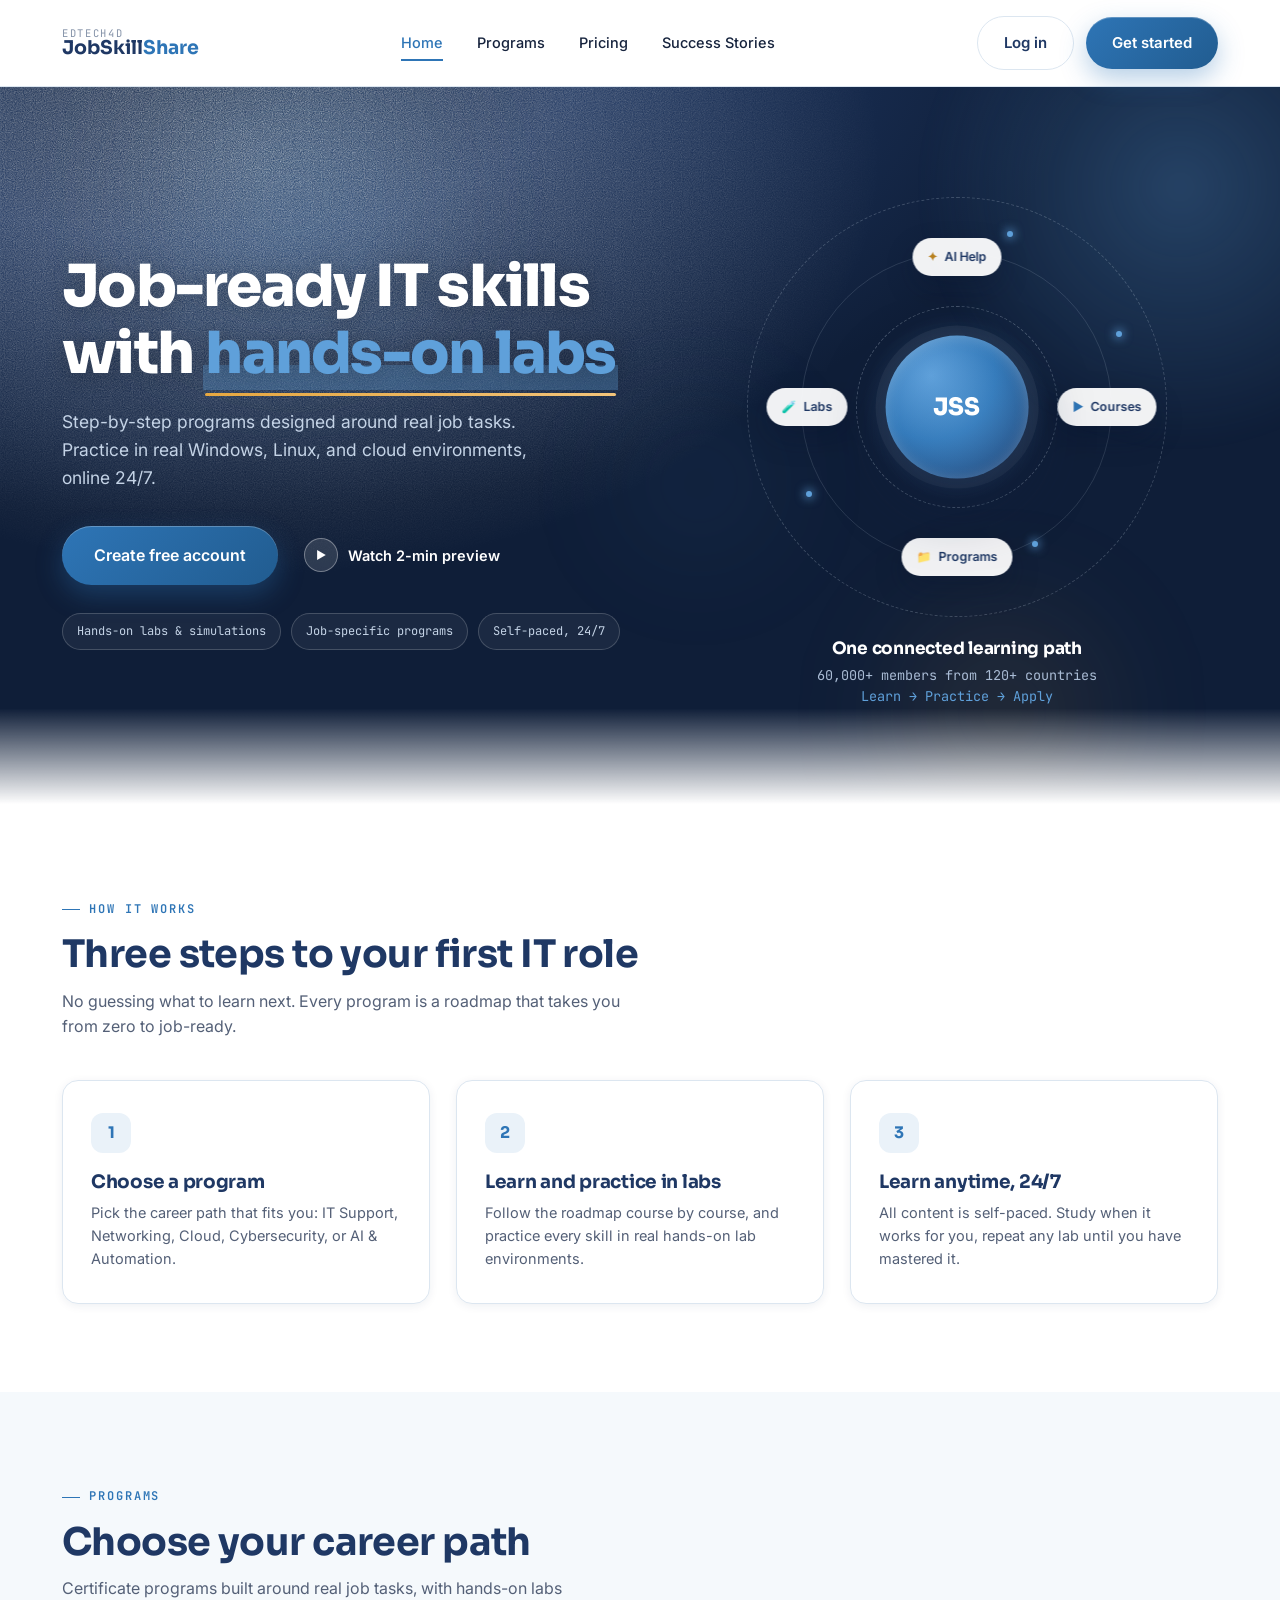
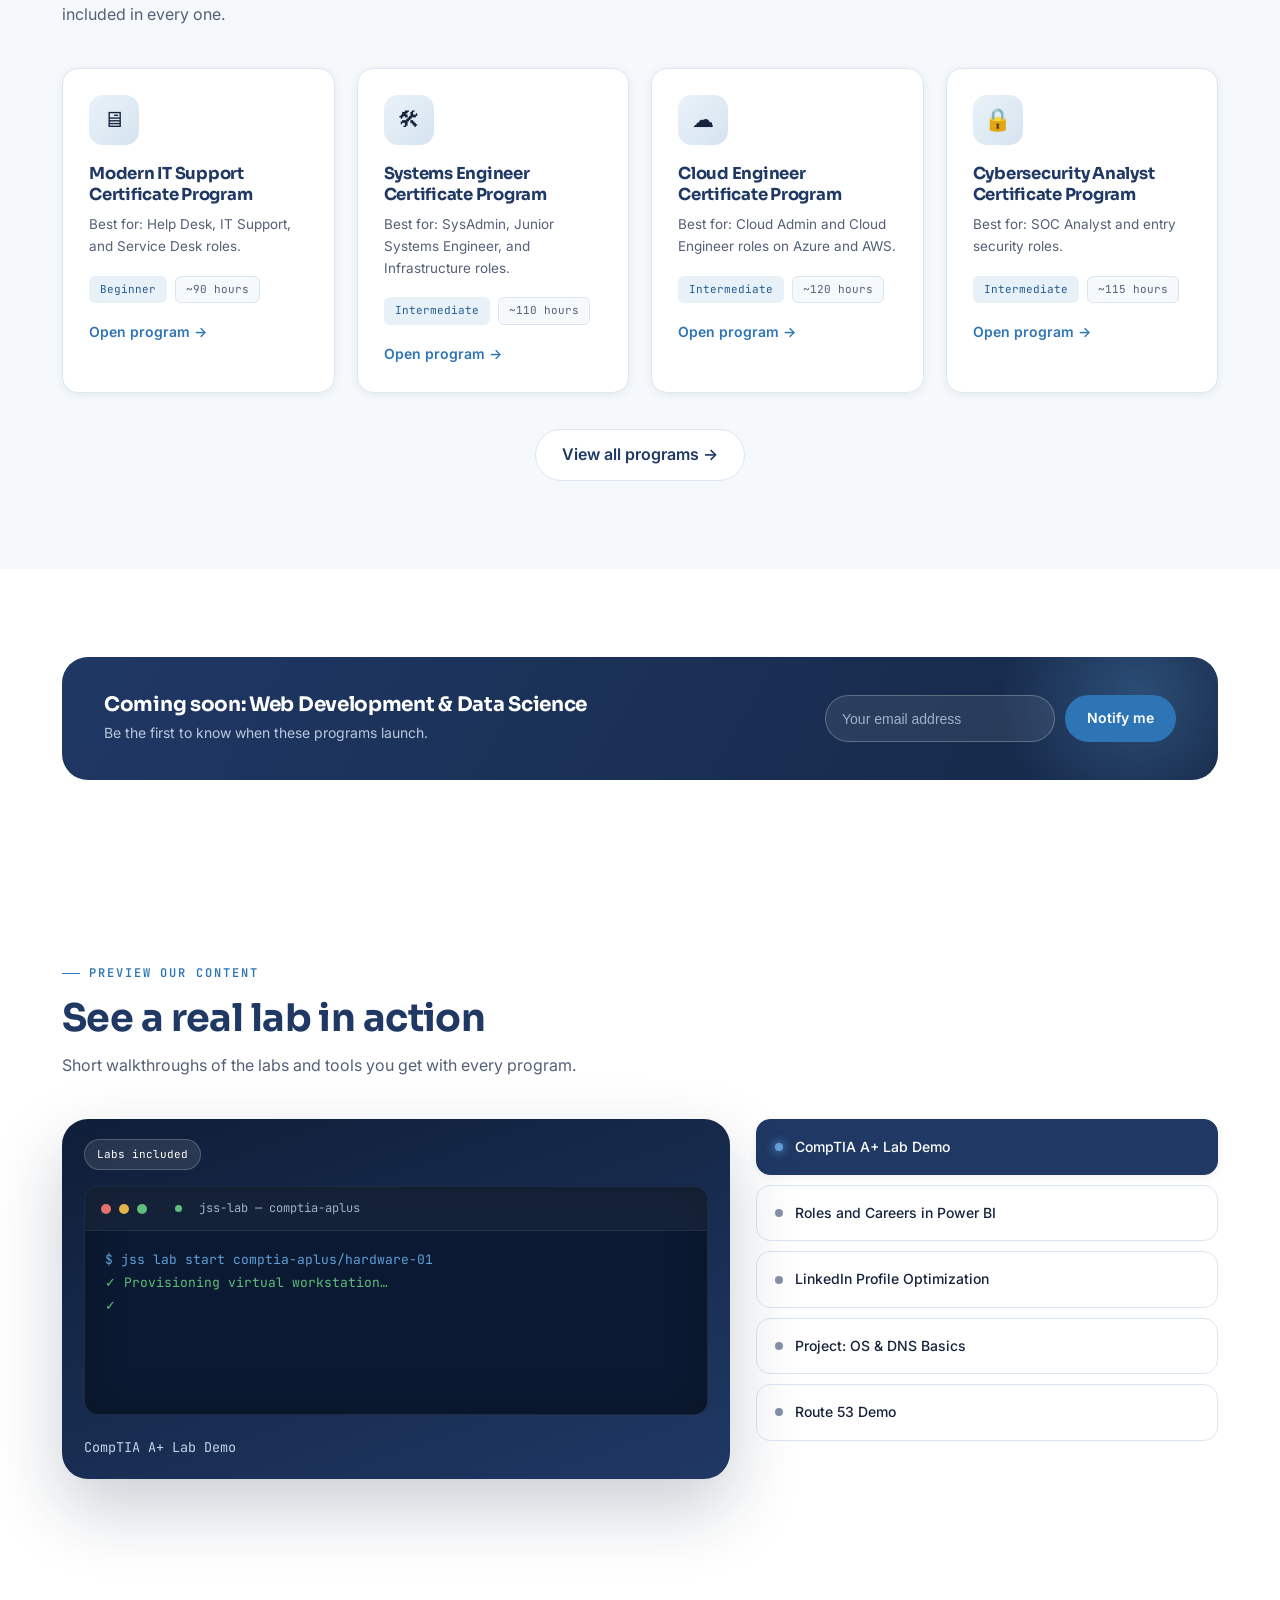
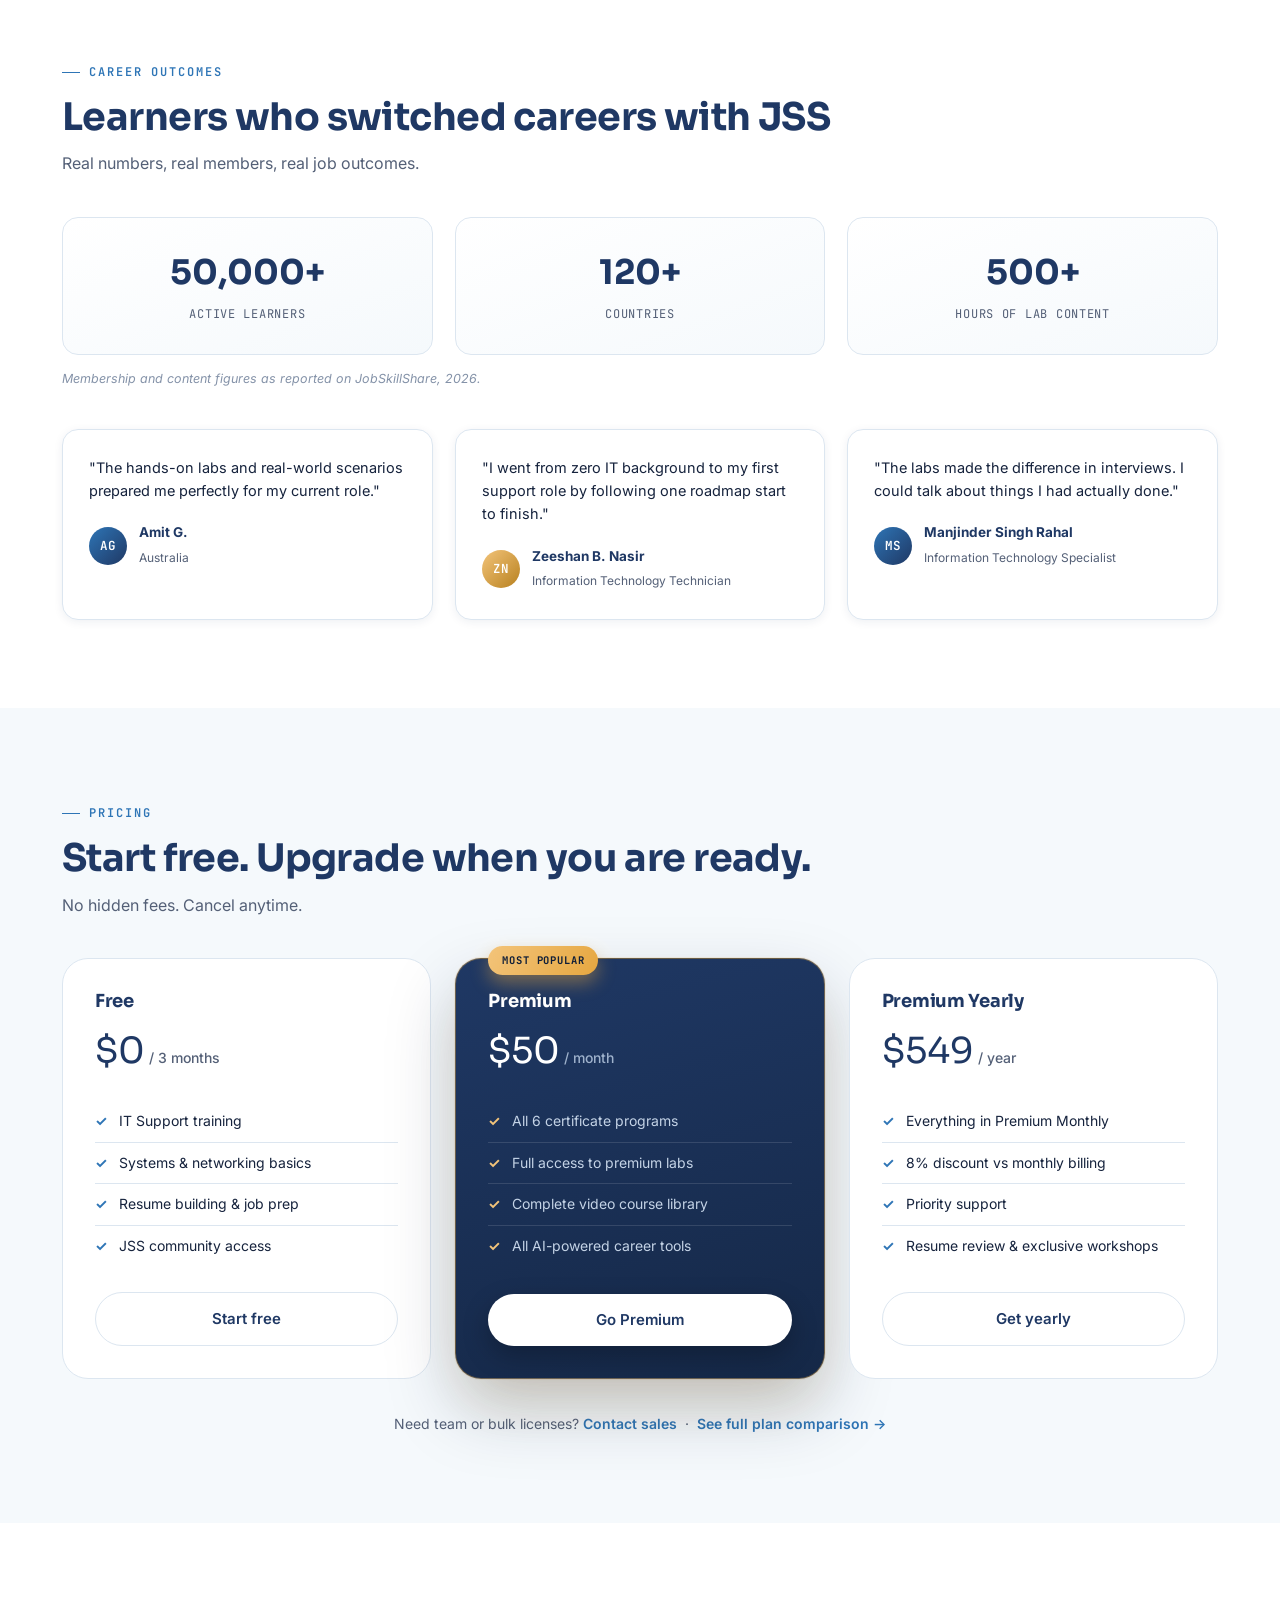
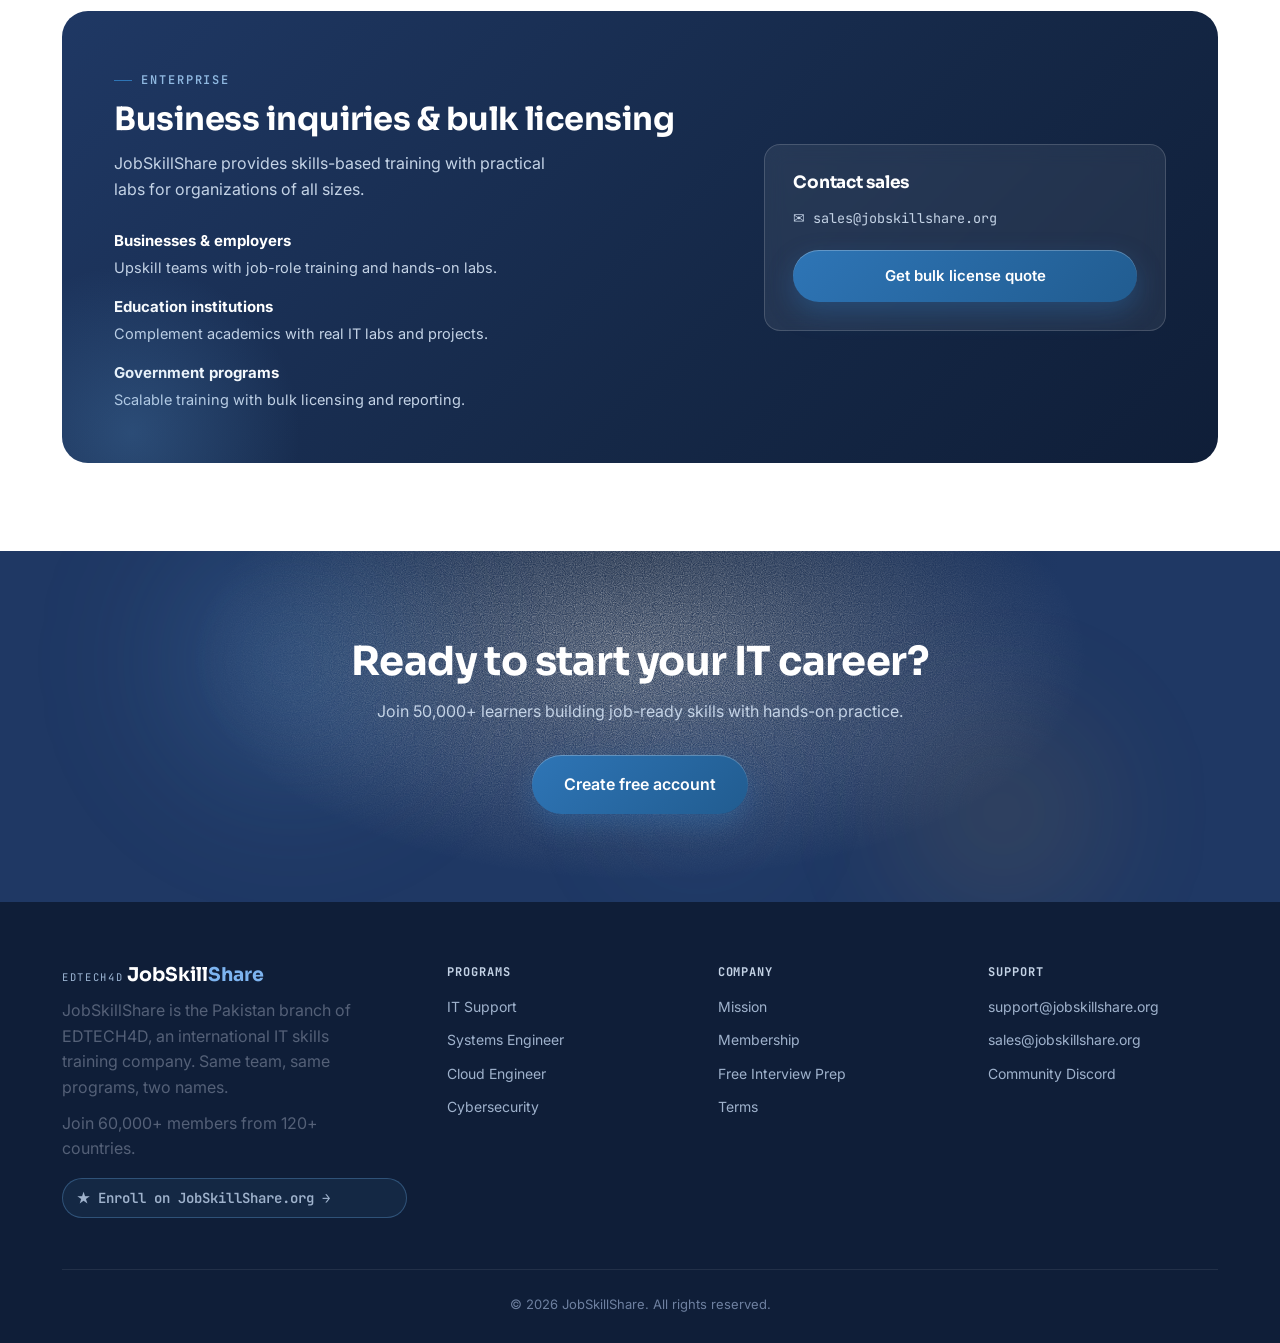
==== commit d991ebf5: "Wire Explore Program to real campaign pages, replace constructed curriculum with real program conten" ====
--- a/index.html
+++ b/index.html
@@ -241,7 +241,6 @@
               ><span class="tag">~90 hours</span>
             </div>
             <a class="open" href="programs.html">Open program &rarr;</a>
-            <a class="camp-link" href="campaign-it-support.html">View campaign page &rarr;</a>
           </div>
           <div class="prog tilt">
             <div class="icon">&#128736;</div>
@@ -277,7 +276,6 @@
               ><span class="tag">~115 hours</span>
             </div>
             <a class="open" href="programs.html">Open program &rarr;</a>
-            <a class="camp-link" href="campaign-cybersecurity.html">View campaign page &rarr;</a>
           </div>
         </div>
         <a class="view-all" href="programs.html">View all programs &rarr;</a>
--- a/style.min.css
+++ b/style.min.css
@@ -1 +1 @@
-@keyframes spin{to{transform:rotate(360deg)}}@keyframes counterspin{to{transform:rotate(-360deg)}}@keyframes corepulse{0%,to{opacity:.55;transform:scale(1)}50%{opacity:.9;transform:scale(1.12)}}@keyframes ringspin{to{transform:rotate(360deg)}}@keyframes livepulse{0%{box-shadow:0 0 0 0 rgba(95,190,123,.6)}70%{box-shadow:0 0 0 8px transparent}to{box-shadow:0 0 0 0 transparent}}@keyframes blink{50%{opacity:0}}@keyframes authFadeIn{0%{opacity:0}to{opacity:1}}@keyframes authRise{0%{opacity:0;transform:translateY(14px) scale(.98)}to{opacity:1;transform:translateY(0) scale(1)}}@keyframes orbFloat1{0%,to{transform:translate(0,0) scale(1)}50%{transform:translate(40px,50px) scale(1.12)}}@keyframes orbFloat2{0%,to{transform:translate(0,0) scale(1)}50%{transform:translate(-50px,-30px) scale(1.08)}}@keyframes orbFloat3{0%,to{transform:translate(0,0) scale(1)}50%{transform:translate(30px,-40px) scale(1.15)}}@keyframes ctaBreathe{0%,to{box-shadow:inset 0 1px 0 rgba(255,255,255,.25),0 10px 26px rgba(46,117,182,.35)}50%{box-shadow:inset 0 1px 0 rgba(255,255,255,.3),0 14px 38px rgba(95,160,218,.55)}}@keyframes rippleOut{to{transform:scale(3.2);opacity:0}}@keyframes authStepIn{0%{opacity:0;transform:translateY(8px)}to{opacity:1;transform:translateY(0)}}@keyframes heroRise{0%{opacity:0;transform:translateY(18px)}to{opacity:1;transform:translateY(0)}}:root{--blue:#2e75b6;--navy:#1f3864;--ice:#d5e3ef;--blue-light:#5fa0da;--blue-dark:#215c90;--navy-2:#152847;--navy-3:#0f1e38;--ice-2:#eaf2f9;--ice-3:#f5f9fc;--white:#ffffff;--text:#16233d;--slate:#546077;--slate-2:#8492a8;--line:#dce6f0;--good:#2fa86b;--bad:#c0432f;--gold:#e6a740;--gold-light:#f3c47a;--gold-dark:#b8811f;--noise:url("data:image/svg+xml;utf8,<svg xmlns='http://www.w3.org/2000/svg' width='180' height='180'><filter id='n'><feTurbulence type='fractalNoise' baseFrequency='0.9' numOctaves='2' stitchTiles='stitch'/><feColorMatrix type='saturate' values='0'/></filter><rect width='100%25' height='100%25' filter='url(%23n)'/></svg>");--radius-s:10px;--radius-m:16px;--radius-l:26px;--shadow-s:0 2px 10px rgba(20, 45, 85, 0.07);--shadow-m:0 16px 40px rgba(20, 45, 85, 0.12);--shadow-l:0 30px 70px rgba(15, 30, 60, 0.22);--glow:0 0 0 1px rgba(46, 117, 182, 0.08), 0 20px 60px rgba(46, 117, 182, 0.18);--ease:cubic-bezier(0.22, 1, 0.36, 1);--ease-soft:cubic-bezier(0.4, 0, 0.2, 1);--ease-pop:cubic-bezier(0.34, 1.56, 0.64, 1);--font-display:"Sora", sans-serif;--font-body:"Inter", sans-serif;--font-mono:"JetBrains Mono", monospace}*,::after,::before{box-sizing:border-box;margin:0;padding:0}body,html{overflow-x:hidden}html{scroll-behavior:smooth}body{font-family:var(--font-body);color:var(--text);background:var(--white);line-height:1.6;-webkit-font-smoothing:antialiased}body.modal-open{overflow:hidden}img{max-width:100%;display:block}a,button{color:inherit}a{text-decoration:none}ul{list-style:none}button{font:inherit;cursor:pointer;border:0;background:0 0}.wrap{max-width:1220px;margin:0 auto;padding:0 32px}h1,h2,h3,h4{font-family:var(--font-display);color:var(--navy);letter-spacing:-.015em;line-height:1.15}p{color:var(--slate)}:focus-visible{outline:3px solid var(--blue-light);outline-offset:3px;border-radius:6px}::selection{background:var(--blue);color:var(--white)}.eyebrow{font-family:var(--font-mono);font-size:12px;letter-spacing:.16em;text-transform:uppercase;color:var(--blue);font-weight:600;display:inline-flex;align-items:center;gap:9px}.eyebrow::before{content:"";width:18px;height:1px;background:var(--blue);display:inline-block}.sec-title{font-size:clamp(26px,3.2vw,38px);margin:14px 0 12px}.sec-sub{max-width:560px;font-size:16px;margin-bottom:40px}.btn{display:inline-flex;align-items:center;justify-content:center;gap:8px;padding:14px 26px;border-radius:999px;font-weight:600;font-size:15px;position:relative;overflow:hidden;isolation:isolate;transition:transform .32s var(--ease),box-shadow .32s var(--ease),background .25s var(--ease-soft),color .25s var(--ease-soft),border-color .25s var(--ease-soft);white-space:nowrap}.btn::before{content:"";position:absolute;inset:0;z-index:-1;background:linear-gradient(115deg,transparent 30%,rgba(255,255,255,.35) 50%,transparent 70%);transform:translateX(-120%);transition:transform .6s var(--ease-soft)}.btn:hover::before{transform:translateX(120%)}.btn-primary{background:linear-gradient(135deg,var(--blue) 0%,var(--blue-dark) 100%);color:var(--white);box-shadow:inset 0 1px 0 rgba(255,255,255,.25),0 10px 26px rgba(46,117,182,.35)}.btn-primary:hover{transform:translate(var(--tx, 0),calc(var(--ty, 0) - 3px));box-shadow:0 18px 38px rgba(46,117,182,.48)}.btn-primary:active{transform:translate(var(--tx, 0),calc(var(--ty, 0) - 1px));box-shadow:0 10px 22px rgba(46,117,182,.4)}.btn-ghost{background:0 0;color:var(--navy);border:1.5px solid var(--line)}.btn-ghost:hover{border-color:var(--blue);color:var(--blue);background:rgba(46,117,182,.05);transform:translateY(-2px)}.btn-big{padding:17px 32px;font-size:16px}.btn:disabled{opacity:.5;cursor:not-allowed;transform:none!important}.final .btn-ghost,.hero .btn-ghost{color:var(--white);border-color:rgba(255,255,255,.3)}.final .btn-ghost:hover,.hero .btn-ghost:hover{border-color:var(--white);background:rgba(255,255,255,.08);color:var(--white)}header{position:sticky;top:0;z-index:60;background:rgba(255,255,255,.86);backdrop-filter:blur(14px) saturate(160%);border-bottom:1px solid var(--line);transition:box-shadow .3s var(--ease-soft),background .3s var(--ease-soft)}header.scrolled{background:rgba(255,255,255,.96);box-shadow:0 8px 30px rgba(20,45,85,.08)}.logo,.nav{display:flex}.nav{align-items:center;justify-content:space-between;padding:16px 32px;gap:24px}.logo{flex-direction:column;line-height:1.05}.logo .parent{font-family:var(--font-mono);font-size:10.5px;letter-spacing:.16em;color:var(--slate-2);text-transform:uppercase}.logo .main{font-family:var(--font-display);font-weight:700;font-size:19px;color:var(--navy)}.logo .main span,.menu>a.active,.menu>a:hover{color:var(--blue)}.menu,.nav-actions{display:flex;align-items:center;gap:34px}.menu>a{font-weight:500;font-size:14.5px;color:var(--text);position:relative;padding:6px 0;transition:color .2s var(--ease-soft)}.menu>a::after{content:"";position:absolute;left:0;bottom:0;height:2px;width:0;background:var(--blue);transition:width .3s var(--ease)}.menu>a.active::after,.menu>a:hover::after{width:100%}.nav-actions{gap:12px}.menu .nav-actions.mobile-show{display:none}.menu-toggle{display:none;flex-direction:column;gap:5px;padding:6px}.menu-toggle span{width:22px;height:2px;background:var(--navy);border-radius:2px;transition:.25s var(--ease-soft)}.menu-toggle.open span:nth-child(1){transform:translateY(7px) rotate(45deg)}.menu-toggle.open span:nth-child(2){opacity:0}.menu-toggle.open span:nth-child(3){transform:translateY(-7px) rotate(-45deg)}.hero{position:relative;background:radial-gradient(ellipse 900px 500px at 15% -10%,var(--navy-2) 0%,var(--navy) 45%,var(--navy-3) 100%);color:var(--white);overflow:hidden;padding:110px 0 96px}.hero::after,.hero::before{content:"";position:absolute}.hero::before{inset:0;background-image:var(--noise),linear-gradient(rgba(213,227,239,.05) 1px,transparent 1px),linear-gradient(90deg,rgba(213,227,239,.05) 1px,transparent 1px);background-size:180px 180px,44px 44px,44px 44px;background-blend-mode:soft-light,normal,normal;opacity:.9;mask-image:radial-gradient(ellipse 900px 600px at 20% 10%,#000,transparent 70%)}.hero::after{top:-160px;right:-160px;width:520px;height:520px;border-radius:50%;background:radial-gradient(circle,rgba(95,160,218,.28),transparent 70%);filter:blur(10px)}.hero-divider{position:absolute;left:0;right:0;bottom:0;height:96px;pointer-events:none;background:linear-gradient(180deg,transparent,var(--white));z-index:1}.hero .wrap{display:grid;grid-template-columns:1.05fr .95fr;gap:56px;align-items:center;position:relative;z-index:1}.hero-text h1{color:var(--white);font-size:clamp(38px,4.6vw,58px);font-weight:800;letter-spacing:-.03em;margin-bottom:20px;text-shadow:0 2px 24px rgba(0,0,0,.25)}.hero-text h1 em{font-style:normal;position:relative;color:var(--blue-light);background:linear-gradient(180deg,transparent 66%,rgba(95,160,218,.32) 66%);padding:0 2px}.hero-text h1 em::after{content:"";position:absolute;left:2px;right:2px;bottom:-6px;height:3px;border-radius:2px;background:linear-gradient(90deg,var(--gold),var(--gold-light))}.hero .lead{font-size:17.5px;color:#c4d3e6;max-width:480px;margin-bottom:34px}.hero-cta{display:flex;align-items:center;gap:26px;flex-wrap:wrap;margin-bottom:28px}.preview-link,.preview-link .play{display:inline-flex;align-items:center}.preview-link{gap:10px;font-weight:600;font-size:14.5px;color:var(--white)}.preview-link .play{width:34px;height:34px;border-radius:50%;background:rgba(255,255,255,.12);border:1px solid rgba(255,255,255,.35);justify-content:center;font-size:11px;transition:.25s var(--ease-soft)}.preview-link:hover .play{background:var(--blue);border-color:var(--blue);transform:scale(1.08)}.chips{display:flex;gap:10px;flex-wrap:wrap}.chip{font-family:var(--font-mono);font-size:12px;color:#c4d3e6;border:1px solid rgba(255,255,255,.18);background:rgba(255,255,255,.05);padding:8px 14px;border-radius:999px}.hero-visual{position:relative;display:flex;flex-direction:column;align-items:center;gap:22px}.orbit{position:relative;width:min(420px,88vw);aspect-ratio:1/1}.orbit-ring{border:1px dashed rgba(213,227,239,.22)}.orbit-ring.r1{inset:0}.orbit-ring.r2{inset:13%;border-style:solid;border-color:rgba(213,227,239,.14)}.orbit-ring.r3{inset:26%;border-color:rgba(213,227,239,.28)}.orbit-core,.orbit-core::after,.orbit-ring{position:absolute;border-radius:50%}.orbit-core{top:50%;left:50%;transform:translate(-50%,-50%);width:34%;height:34%;background:radial-gradient(circle at 32% 28%,var(--blue-light) 0%,var(--blue) 45%,var(--navy) 100%);display:flex;align-items:center;justify-content:center;color:var(--white);font-family:var(--font-display);font-weight:800;font-size:clamp(18px,2.4vw,24px);letter-spacing:.02em;box-shadow:0 25px 60px rgba(15,30,60,.5),0 0 0 10px rgba(255,255,255,.06),inset 0 2px 14px rgba(255,255,255,.25);z-index:3}.orbit-core::after{content:"";inset:-16%;background:radial-gradient(circle,rgba(95,160,218,.35),transparent 70%);z-index:-1;animation:corepulse 3.2s ease-in-out infinite}.orbit-track{position:absolute;inset:0;animation:spin 34s linear infinite;z-index:2}.orbit-tag{position:absolute;top:50%;left:50%;width:0;height:0}.tag-fix{position:absolute;transform:translate(-50%,-50%) rotate(var(--fix))}.tag-spin{display:inline-block;animation:counterspin 34s linear infinite}.pill{display:inline-flex;align-items:center;gap:7px;white-space:nowrap;background:rgba(255,255,255,.94);color:var(--navy);padding:9px 15px;border-radius:999px;font-size:12.5px;font-weight:600;box-shadow:0 12px 28px rgba(10,20,45,.28);backdrop-filter:blur(6px)}.pill .ic{color:var(--blue);font-size:12px}.orbit-tag:nth-child(4) .pill .ic{color:var(--gold-dark)}.orbit-dot{position:absolute;width:6px;height:6px;border-radius:50%;background:var(--blue-light);box-shadow:0 0 10px 2px rgba(95,160,218,.7)}.orbit-caption{text-align:center}.orbit-caption h4{color:var(--white);font-size:17px;margin-bottom:6px}.orbit-caption p{color:#a9bbd4;font-size:13.5px;font-family:var(--font-mono)}.orbit-caption .flow{color:var(--blue-light)}.orbit-ring.r3{animation:ringspin 60s linear infinite}@media (prefers-reduced-motion:reduce){.orbit-core::after,.orbit-ring.r3,.orbit-track,.tag-spin{animation:none}}section{padding:88px 0}.pricing,.programs{background:var(--ice-3)}.steps{display:grid;grid-template-columns:repeat(3,1fr);gap:26px}.step{background:var(--white);border:1px solid var(--line);border-radius:var(--radius-m);padding:32px 28px;position:relative;overflow:hidden;box-shadow:var(--shadow-s);transition:transform .25s var(--ease-pop),box-shadow .25s ease,border-color .25s ease}.step::before{content:"";position:absolute;top:0;left:0;right:0;height:3px;background:linear-gradient(90deg,var(--blue),var(--blue-light));transform:scaleX(0);transform-origin:left;transition:transform .3s ease}.prog:hover,.step:hover{transform:translateY(-6px)}.step:hover{box-shadow:var(--shadow-m);border-color:transparent}.step:hover::before{transform:scaleX(1)}.num{width:40px;height:40px;border-radius:12px;background:var(--ice-2);color:var(--blue);display:flex;align-items:center;justify-content:center;font-family:var(--font-display);font-weight:700;font-size:16px;margin-bottom:18px}.prog h3,.step h3{font-size:18.5px;margin-bottom:9px}.step p{font-size:14.5px}.prog-grid{display:grid;grid-template-columns:repeat(4,1fr);gap:22px}.prog-grid-more{margin-top:22px}.prog{background:var(--white);border:1px solid var(--line);border-radius:var(--radius-m);padding:26px;box-shadow:var(--shadow-s);transition:transform .25s var(--ease-pop),box-shadow .25s ease;position:relative}.prog:hover{box-shadow:var(--glow)}.icon,.prog p{margin-bottom:18px}.icon{width:50px;height:50px;border-radius:14px;background:linear-gradient(135deg,var(--ice-2),var(--ice));display:flex;align-items:center;justify-content:center;font-size:22px}.prog h3{font-size:16.5px;line-height:1.3}.prog p{font-size:13.5px}.meta{display:flex;gap:8px;margin-bottom:16px;flex-wrap:wrap}.tag{font-family:var(--font-mono);font-size:11px;color:var(--slate);background:var(--ice-3);border:1px solid var(--line);padding:4px 10px;border-radius:6px}.tag.lvl{color:var(--blue-dark);background:rgba(46,117,182,.1);border-color:transparent}.open{font-size:14px;color:var(--blue);gap:4px;transition:gap .2s ease}.open:hover{gap:8px}.camp-link,.open,.view-all{display:inline-flex;align-items:center;font-weight:600}.camp-link{gap:4px;margin-top:8px;font-size:12.5px;color:var(--slate);transition:gap .2s ease,color .2s ease}.camp-link:hover{gap:8px;color:var(--blue)}.view-all{gap:6px;width:fit-content;margin:36px auto 0;color:var(--navy);border:1.5px solid var(--line);background:var(--white);padding:12px 26px;border-radius:999px;position:relative;left:50%;transform:translateX(-50%);transition:transform .3s var(--ease),border-color .25s var(--ease-soft),color .25s var(--ease-soft),box-shadow .3s var(--ease)}.view-all:hover{border-color:var(--blue);color:var(--blue);box-shadow:var(--shadow-s);transform:translateX(-50%) translateY(-2px)}.soon .box,.soon form{display:flex;position:relative}.soon .box{background:linear-gradient(120deg,var(--navy),var(--navy-2));color:var(--white);border-radius:var(--radius-l);padding:36px 42px;justify-content:space-between;align-items:center;gap:28px;flex-wrap:wrap;overflow:hidden}.soon .box::after{content:"";position:absolute;top:-100px;right:-60px;width:280px;height:280px;border-radius:50%;background:radial-gradient(circle,rgba(95,160,218,.3),transparent 70%)}.soon h3{color:var(--white);font-size:20px;margin-bottom:6px}.soon p{color:#b9c8de;font-size:14px}.soon form{gap:10px;z-index:1}.soon input{padding:12px 16px;border-radius:999px;border:1px solid rgba(255,255,255,.25);background:rgba(255,255,255,.08);color:var(--white);font-size:14px;min-width:230px}.soon input::placeholder{color:#9fb2cc}.soon input:focus{outline:0;border-color:var(--blue-light);background:rgba(255,255,255,.14)}.soon button{padding:12px 22px;background:var(--blue);font-weight:600;font-size:14px;transition:.25s var(--ease-soft)}.soon button:hover{background:var(--blue-dark);transform:translateY(-1px)}.soon .thanks{font-family:var(--font-mono);font-size:13px;color:var(--blue-light);margin-top:8px}.preview-grid{display:grid;grid-template-columns:1.3fr .9fr;gap:26px;align-items:stretch}.preview-main,.term{overflow:hidden;display:flex;flex-direction:column}.preview-main{position:relative;border-radius:var(--radius-l);background:linear-gradient(160deg,var(--navy-3) 0%,var(--navy) 100%);min-height:360px;box-shadow:var(--shadow-l)}.preview-main .badge,.soon button{color:var(--white);border-radius:999px}.preview-main .badge{align-self:flex-start;margin:20px 0 0 22px;background:rgba(255,255,255,.1);border:1px solid rgba(255,255,255,.2);font-family:var(--font-mono);font-size:11px;padding:6px 12px}.term{margin:16px 22px 22px;background:#0b1a32;border-radius:14px;border:1px solid rgba(255,255,255,.08);flex:1;box-shadow:inset 0 0 40px rgba(0,0,0,.25)}.term-bar{display:flex;align-items:center;gap:8px;padding:12px 16px;background:rgba(255,255,255,.04);border-bottom:1px solid rgba(255,255,255,.06)}.term-bar i{width:10px;height:10px;border-radius:50%;background:rgba(255,255,255,.18);display:inline-block}.term-bar i:nth-child(1){background:#e5716c}.term-bar i:nth-child(2){background:#e3b34a}.term-bar i:nth-child(3){background:#5fbe7b}.term-bar span{margin-left:10px;font-family:var(--font-mono);font-size:12px;color:#9fb2cc;display:flex;align-items:center;gap:7px}.live-dot{width:7px;height:7px;border-radius:50%;background:#5fbe7b;display:inline-block;box-shadow:0 0 0 0 rgba(95,190,123,.6);animation:livepulse 2s infinite}.term-body{flex:1;padding:18px 20px;font-size:13px;color:#cfe0f3;overflow:hidden;line-height:1.75}.term-body .ln{white-space:pre-wrap}.foot>div>a:hover,.term-body .prompt{color:var(--blue-light)}.term-body .ok{color:#5fbe7b}.term-body .cursor{display:inline-block;width:7px;height:14px;background:var(--blue-light);vertical-align:middle;margin-left:2px;animation:blink 1s step-end infinite}.cap,.stat span,.term-body{font-family:var(--font-mono)}.cap{margin:0 22px 20px;color:#c4d3e6;font-size:13.5px}.playbtn{display:none}.preview-list{display:flex;flex-direction:column;gap:10px}.preview-item{padding:16px 18px;border-radius:14px;border:1px solid var(--line);background:var(--white);display:flex;align-items:center;gap:12px;font-weight:500;font-size:14px;color:var(--text);transition:.25s var(--ease-soft);cursor:pointer}.preview-item .dot{width:8px;height:8px;border-radius:50%;background:var(--slate-2);flex-shrink:0;transition:.25s var(--ease-soft)}.preview-item:hover{border-color:var(--blue)}.preview-item.active{background:var(--navy);color:var(--white);border-color:var(--navy);box-shadow:var(--shadow-s)}.preview-item.active .dot{background:var(--blue-light);box-shadow:0 0 8px 2px rgba(95,160,218,.6)}.stats{display:grid;grid-template-columns:repeat(3,1fr);gap:22px;margin-bottom:14px}.stat{background:linear-gradient(160deg,var(--white),var(--ice-3));border:1px solid var(--line);border-radius:var(--radius-m);padding:28px;text-align:center}.stat b{display:block;font-family:var(--font-display);font-size:34px;color:var(--navy)}.stat span{font-size:12px;letter-spacing:.06em;text-transform:uppercase;color:var(--slate)}.stat-caption{font-size:12.5px;color:var(--slate-2);margin-bottom:40px;font-style:italic}.quotes{display:grid;grid-template-columns:repeat(3,1fr);gap:22px}.quote{background:var(--white);border:1px solid var(--line);border-radius:var(--radius-m);padding:26px;box-shadow:var(--shadow-s);transition:transform .35s var(--ease-pop),box-shadow .35s var(--ease),border-color .25s var(--ease-soft)}.quote:hover{transform:translateY(-5px);box-shadow:var(--shadow-m)}.quote:nth-child(2) .av{background:linear-gradient(135deg,var(--gold-light),var(--gold-dark))}.quote p{color:var(--text);font-size:14.5px;margin-bottom:20px;line-height:1.6}.av,.who{display:flex;align-items:center}.who{gap:12px}.av{width:38px;height:38px;border-radius:50%;background:linear-gradient(135deg,var(--blue),var(--navy));color:var(--white);justify-content:center;font-family:var(--font-mono);font-size:12.5px;font-weight:600}.who b{display:block;font-size:13.5px;color:var(--navy)}.who span{font-size:12px;color:var(--slate)}.billing-toggle,.bt-opt{border-radius:999px;display:inline-flex;align-items:center}.billing-toggle{gap:4px;background:var(--white);border:1.5px solid var(--line);padding:4px;margin-bottom:32px}.bt-opt{padding:10px 20px;font-size:13.5px;font-weight:600;color:var(--slate);gap:8px;transition:.25s var(--ease-soft)}.bt-opt.active{background:linear-gradient(135deg,var(--blue),var(--blue-dark));color:var(--white)}.bt-save{font-family:var(--font-mono);font-size:10.5px;background:rgba(255,255,255,.22);padding:2px 8px;border-radius:6px}.bt-opt:not(.active) .bt-save{background:rgba(46,117,182,.12);color:var(--blue-dark)}.plans{display:grid;grid-template-columns:repeat(3,1fr);gap:24px;align-items:stretch}.plan,.plan li{position:relative}.plan{background:var(--white);border:1px solid var(--line);border-radius:var(--radius-l);padding:32px;display:flex;flex-direction:column;transition:transform .25s var(--ease-pop),box-shadow .25s ease}.plan:hover{transform:translateY(-6px);box-shadow:var(--shadow-m)}.plan.featured{background:linear-gradient(165deg,var(--navy),var(--navy-2));border:1px solid rgba(230,167,64,.4);box-shadow:var(--shadow-l),0 0 0 1px rgba(230,167,64,.12),0 30px 60px -20px rgba(230,167,64,.25);transform:scale(1.03)}.plan.featured:hover{transform:scale(1.03) translateY(-6px);box-shadow:var(--shadow-l),0 0 0 1px rgba(230,167,64,.2),0 34px 70px -16px rgba(230,167,64,.35)}.breadcrumb a:hover,.plan.featured,.plan.featured .price,.plan.featured h3{color:var(--white)}.plan.featured li,.plan.featured p{color:#c4d3e6}.flag,.plan-note{font-family:var(--font-mono)}.plan-note{font-size:11.5px;color:#9fb2cc;text-align:center;margin-top:12px}.flag{position:absolute;top:-13px;left:32px;background:linear-gradient(120deg,var(--gold-light),var(--gold));color:var(--navy-3);font-weight:700;font-size:10.5px;letter-spacing:.08em;padding:6px 14px;border-radius:999px;box-shadow:0 8px 18px rgba(230,167,64,.45)}.plan h3{font-size:18px;margin-bottom:10px}.price{font-family:var(--font-display);font-size:36px;color:var(--navy);margin-bottom:22px}.price small{font-family:var(--font-body);font-size:14px;font-weight:500;color:var(--slate)}.plan.featured .price small{color:#9fb2cc}.plan ul{margin-bottom:26px;flex:1}.plan li{font-size:14px;color:var(--text);padding:9px 0 9px 24px;border-bottom:1px solid var(--line)}.plan.featured li{border-bottom-color:rgba(255,255,255,.12)}.plan li:last-child{border-bottom:none}.plan li::before{content:"✓";position:absolute;left:0;color:var(--blue);font-weight:700}.plan.featured li::before{color:var(--gold-light)}.ent-form .btn,.plan .btn{width:100%}.plan.featured .btn-primary{background:var(--white);color:var(--navy);box-shadow:0 10px 26px rgba(0,0,0,.25)}.plan.featured .btn-primary:hover{background:var(--ice-2)}.pricing-note{text-align:center;font-size:14px;color:var(--slate);margin-top:34px}.pricing-note a{color:var(--blue);font-weight:600}.ent-card,.ent-card h2,.row b{color:var(--white)}.ent-card{background:linear-gradient(135deg,var(--navy) 0%,var(--navy-2) 60%,var(--navy-3) 100%);border-radius:var(--radius-l);padding:52px;display:grid;grid-template-columns:1.2fr .8fr;gap:48px;align-items:center;position:relative;overflow:hidden}.ent-card::after{content:"";position:absolute;bottom:-140px;left:-100px;width:340px;height:340px;border-radius:50%;background:radial-gradient(circle,rgba(95,160,218,.25),transparent 70%)}.ent-card h2{font-size:clamp(24px,2.8vw,32px);margin:10px 0 14px}.ent-card>div>p{color:#c4d3e6;max-width:460px;margin-bottom:26px}.ent-list{display:flex;flex-direction:column;gap:16px}.row div{font-size:14.5px;color:#c4d3e6;line-height:1.6}.row b{display:block;font-size:15px;margin-bottom:3px}.ent-form{background:rgba(255,255,255,.07);border:1px solid rgba(255,255,255,.16);border-radius:var(--radius-m);padding:28px;backdrop-filter:blur(10px);position:relative;z-index:1}.ent-form h4{font-size:17px;margin-bottom:16px}.contact{font-family:var(--font-mono);font-size:13.5px;color:#c4d3e6;margin-bottom:20px;display:flex;align-items:center;gap:8px}.ent-form h4,.final,.final h2{color:var(--white)}.final{text-align:center;background:radial-gradient(ellipse 700px 400px at 50% 0%,var(--navy-2),var(--navy) 60%);position:relative;overflow:hidden}.final::before{content:"";position:absolute;inset:0;background-image:var(--noise),radial-gradient(circle,rgba(213,227,239,.08) 1px,transparent 1px);background-size:180px 180px,28px 28px;background-blend-mode:soft-light,normal;opacity:.9;mask-image:radial-gradient(ellipse 600px 300px at 50% 30%,#000,transparent 75%)}.final .wrap{position:relative;z-index:1}.final h2{font-size:clamp(28px,3.4vw,40px);margin-bottom:14px}.final p,.foot h4{color:#c4d3e6;margin-bottom:30px;font-size:16px}footer{background:var(--navy-3);color:#9fb2cc;padding:64px 0 28px}.foot{display:grid;grid-template-columns:1.5fr 1fr 1fr 1fr;gap:40px;padding-bottom:40px;border-bottom:1px solid rgba(255,255,255,.08)}.foot h4{font-family:var(--font-mono);font-size:12px;letter-spacing:.08em;text-transform:uppercase;margin-bottom:16px}.foot>div>a{display:block;margin-bottom:11px;font-size:14px;color:#9fb2cc}.copyright{padding-top:24px;font-size:13px;color:#6e80a0;text-align:center}.reveal{opacity:0;transform:translateY(24px) scale(.98);filter:blur(6px);transition:opacity .7s cubic-bezier(.16,1,.3,1),transform .7s cubic-bezier(.16,1,.3,1),filter .7s cubic-bezier(.16,1,.3,1)}.reveal-stagger.in>*,.reveal.in{opacity:1;transform:translateY(0) scale(1);filter:blur(0)}.reveal-stagger>*{opacity:0;transform:translateY(24px) scale(.97);filter:blur(5px);transition:opacity .6s cubic-bezier(.16,1,.3,1),transform .6s cubic-bezier(.16,1,.3,1),filter .6s cubic-bezier(.16,1,.3,1)}.reveal-stagger.in>:nth-child(1){transition-delay:.04s}.reveal-stagger.in>:nth-child(2){transition-delay:.12s}.reveal-stagger.in>:nth-child(3){transition-delay:.2s}.reveal-stagger.in>:nth-child(4){transition-delay:.28s}.reveal-stagger.in>:nth-child(5){transition-delay:.36s}.reveal-stagger.in>:nth-child(6){transition-delay:.44s}@media (prefers-reduced-motion:reduce){.reveal,.reveal-stagger>*{transition:opacity .3s ease!important;transform:none!important;filter:none!important}}@media (max-width:1080px){.hero .wrap{grid-template-columns:1fr}.hero-visual{order:-1}.prog-grid{grid-template-columns:repeat(2,1fr)}.preview-grid{grid-template-columns:1fr}.plans,.quotes,.stats,.steps{grid-template-columns:repeat(2,1fr)}.ent-card{grid-template-columns:1fr}.foot{grid-template-columns:1fr 1fr}.plan.featured{transform:none}.plan.featured:hover{transform:translateY(-6px)}}@media (max-width:760px){.wrap{padding:0 20px}section{padding:60px 0}.menu,.menu>a{border-bottom:1px solid var(--line)}.menu{position:absolute;top:100%;left:0;right:0;background:var(--white);flex-direction:column;align-items:stretch;gap:0;padding:8px 20px 20px;box-shadow:var(--shadow-m);display:none}.menu-toggle,.menu.open{display:flex}.menu>a{padding:14px 4px}.menu .nav-actions.mobile-show{display:flex;gap:10px;padding-top:16px}header .nav>.nav-actions:not(.mobile-show){display:none}.plans,.prog-grid,.quotes,.stats,.steps{grid-template-columns:1fr}.plan.featured{transform:none}.soon .box{flex-direction:column;align-items:flex-start}.ent-form,.soon form{width:100%}.soon input{flex:1;min-width:0}}.page-hero{position:relative;overflow:hidden;background:radial-gradient(ellipse 900px 500px at 15% -10%,var(--navy-2) 0%,var(--navy) 45%,var(--navy-3) 100%);color:var(--white);padding:96px 0 90px}.page-hero::before{content:"";position:absolute;inset:0;background-image:var(--noise),linear-gradient(rgba(213,227,239,.05) 1px,transparent 1px),linear-gradient(90deg,rgba(213,227,239,.05) 1px,transparent 1px);background-size:180px 180px,44px 44px,44px 44px;background-blend-mode:soft-light,normal,normal;opacity:.9;mask-image:radial-gradient(ellipse 900px 600px at 20% 10%,#000,transparent 70%)}.page-hero::after{content:"";position:absolute;top:-160px;right:-160px;width:520px;height:520px;border-radius:50%;background:radial-gradient(circle,rgba(95,160,218,.28),transparent 70%);filter:blur(10px)}.page-hero .hero-divider{background:linear-gradient(180deg,transparent,var(--ice-3))}.page-hero .wrap{display:grid;grid-template-columns:1.15fr .85fr;gap:56px;align-items:center;position:relative;z-index:1}.breadcrumb{font-family:var(--font-mono);font-size:12px;color:#9fb2cc;margin-bottom:20px;display:flex;align-items:center;gap:8px}.breadcrumb a{color:var(--blue-light);transition:color .2s var(--ease-soft)}.page-hero-inner{max-width:600px}.page-hero h1{color:var(--white);font-size:clamp(32px,4vw,48px);margin-bottom:16px}.page-hero p.lead{color:#c4d3e6;font-size:17px;max-width:560px;margin-bottom:30px}.page-hero-stats{display:flex;gap:34px;flex-wrap:wrap;margin-bottom:34px}.page-hero-stats div{font-family:var(--font-mono)}.page-hero-stats b{display:block;font-family:var(--font-display);font-size:26px;color:var(--white)}.hero-snapshot-head span,.page-hero-stats span{font-size:11px;letter-spacing:.06em;text-transform:uppercase;color:#9fb2cc}.page-hero-cta{display:flex;gap:14px;flex-wrap:wrap}.hero-snapshot{background:rgba(255,255,255,.06);border:1px solid rgba(255,255,255,.14);border-radius:var(--radius-l);padding:26px;backdrop-filter:blur(14px);box-shadow:var(--shadow-l)}.hero-snapshot-head,.hero-snapshot-head .live,.hs-row{display:flex;align-items:center}.hero-snapshot-head{justify-content:space-between;margin-bottom:6px;padding-bottom:16px;border-bottom:1px solid rgba(255,255,255,.1)}.hero-snapshot-head span{font-family:var(--font-mono);font-size:11.5px;letter-spacing:.08em}.hero-snapshot-head .live{gap:7px;font-family:var(--font-mono);font-size:11px;color:#5fbe7b}.hero-snapshot-head .live i{width:6px;height:6px;border-radius:50%;background:#5fbe7b;display:inline-block;box-shadow:0 0 0 0 rgba(95,190,123,.6);animation:livepulse 2s infinite}.hs-row{gap:14px;padding:13px 2px;border-bottom:1px solid rgba(255,255,255,.07);transition:transform .3s var(--ease)}.hs-row:last-child{border-bottom:none}.hs-row:hover{transform:translateX(4px)}.hs-ic{width:38px;height:38px;border-radius:11px;flex-shrink:0;background:linear-gradient(135deg,var(--blue),var(--blue-dark));display:flex;align-items:center;justify-content:center;font-size:16px}.hs-row div{flex:1;font-size:13.5px;color:#dce6f0;font-weight:500}.hs-row b{font-family:var(--font-mono);font-size:12px;color:var(--blue-light);background:rgba(95,160,218,.14);padding:3px 9px;border-radius:6px}@media (max-width:1080px){.page-hero .wrap{grid-template-columns:1fr}.hero-snapshot{max-width:460px}}.chip-filter{display:flex;gap:10px;flex-wrap:wrap;margin-bottom:40px}.chip-filter button{padding:10px 20px;border-radius:999px;border:1.5px solid var(--line);background:var(--white);font-size:13.5px;font-weight:600;color:var(--text);transition:transform .3s var(--ease),border-color .25s var(--ease-soft),background .25s var(--ease-soft),color .25s var(--ease-soft)}.chip-filter button:hover{border-color:var(--blue);color:var(--blue)}.chip-filter button.active{background:linear-gradient(135deg,var(--blue),var(--blue-dark));color:var(--white);border-color:transparent;box-shadow:0 8px 20px rgba(46,117,182,.3)}.full-prog-grid{display:grid;grid-template-columns:repeat(3,1fr);gap:24px}.full-prog{background:var(--white);border:1px solid var(--line);border-radius:var(--radius-l);padding:30px;position:relative;overflow:hidden;display:flex;flex-direction:column;box-shadow:var(--shadow-s);transition:transform .4s var(--ease-pop),box-shadow .4s var(--ease),border-color .3s var(--ease-soft)}.full-prog::before{content:"";position:absolute;inset:0;border-radius:inherit;padding:1.5px;background:linear-gradient(135deg,var(--blue-light),transparent 40%);-webkit-mask:linear-gradient(#000 0 0) content-box,linear-gradient(#000 0 0);-webkit-mask-composite:xor;mask-composite:exclude;opacity:0;transition:opacity .4s var(--ease-soft);pointer-events:none}.full-prog:hover{transform:translateY(-8px);box-shadow:var(--glow);border-color:transparent}.full-prog:hover::before{opacity:1}.full-prog .icon{width:56px;height:56px;font-size:24px;border-radius:16px;margin-bottom:20px}.full-prog .badge-row{position:absolute;top:26px;right:26px;display:flex;gap:6px}.full-prog .badge{font-family:var(--font-mono);font-size:10px;letter-spacing:.06em;text-transform:uppercase;padding:5px 10px;border-radius:6px;font-weight:700}.badge-popular{background:rgba(230,167,64,.16);color:var(--gold-dark)}.badge-new{background:rgba(46,117,182,.14);color:var(--blue-dark)}.full-prog h3{font-size:19px;margin-bottom:10px;line-height:1.3}.full-prog p.desc{font-size:14px;margin-bottom:16px}.full-prog .meta{margin-bottom:18px}.full-prog .learn{margin-bottom:22px;flex:1}.full-prog .learn li{font-size:13.5px;color:var(--text);padding-left:22px;position:relative;margin-bottom:9px}.full-prog .learn li::before{content:"✓";position:absolute;left:0;color:var(--blue);font-weight:700}.full-prog-foot{display:flex;gap:10px}.full-prog-foot .btn{flex:1}.faq-list{max-width:760px;margin:0 auto}.faq-item{border-bottom:1px solid var(--line)}.faq-q,.faq-q .icon-plus{display:flex;align-items:center}.faq-q{justify-content:space-between;gap:20px;padding:24px 4px;font-family:var(--font-display);font-weight:600;font-size:16.5px;color:var(--navy);cursor:pointer}.faq-q .icon-plus{width:28px;height:28px;border-radius:50%;border:1.5px solid var(--line);flex-shrink:0;justify-content:center;color:var(--slate);font-size:15px;transition:transform .35s var(--ease),background .25s var(--ease-soft),border-color .25s var(--ease-soft),color .25s var(--ease-soft)}.faq-item.open .faq-q .icon-plus{transform:rotate(135deg);background:var(--blue);border-color:var(--blue);color:var(--white)}.faq-a{max-height:0;overflow:hidden;transition:max-height .4s var(--ease)}.faq-a p{font-size:14.5px;padding-bottom:22px;max-width:620px}.faq-item.open .faq-a{max-height:220px}.prog-cta{border-radius:var(--radius-l);background:radial-gradient(ellipse 700px 320px at 50% 0%,var(--navy-2),var(--navy) 60%);color:var(--white);text-align:center;padding:64px 40px;position:relative;overflow:hidden}.prog-cta::before{content:"";position:absolute;inset:0;background-image:radial-gradient(circle,rgba(213,227,239,.08) 1px,transparent 1px);background-size:26px 26px;mask-image:radial-gradient(ellipse 560px 260px at 50% 30%,#000,transparent 75%)}.prog-cta>*{position:relative;z-index:1}.prog-cta h2{color:var(--white);margin-bottom:12px}.prog-cta p{color:#c4d3e6;margin-bottom:26px}.course-toolbar,.search-box{display:flex;align-items:center}.course-toolbar{justify-content:space-between;gap:16px;flex-wrap:wrap;margin-bottom:30px}.search-box{gap:10px;background:var(--white);border:1.5px solid var(--line);border-radius:999px;padding:12px 20px;flex:1;max-width:400px;transition:border-color .25s var(--ease-soft),box-shadow .25s var(--ease-soft)}.search-box:focus-within{border-color:var(--blue);box-shadow:0 0 0 4px rgba(46,117,182,.1)}.search-box svg{color:var(--slate-2);flex-shrink:0}.search-box input{border:0;outline:0;font-size:14px;width:100%;font-family:var(--font-body);color:var(--text);background:0 0}.auth-plan-card ul,.course-filter{margin-bottom:0}.course-grid{display:grid;grid-template-columns:repeat(3,1fr);gap:22px}.course-card{background:var(--white);border:1px solid var(--line);border-radius:var(--radius-m);overflow:hidden;transition:transform .35s var(--ease-pop),box-shadow .35s var(--ease)}.course-card:hover{transform:translateY(-6px);box-shadow:var(--glow)}.course-thumb,.course-thumb .cplay{display:flex;align-items:center;justify-content:center;position:relative}.course-thumb{height:118px;background:linear-gradient(135deg,var(--navy) 0%,var(--navy-2) 100%);overflow:hidden}.course-thumb::after{content:"";position:absolute;inset:0;background-image:radial-gradient(circle,rgba(255,255,255,.08) 1px,transparent 1px);background-size:16px 16px}.course-thumb .cplay{width:38px;height:38px;border-radius:50%;background:rgba(255,255,255,.14);border:1.5px solid rgba(255,255,255,.4);color:var(--white);font-size:11px;z-index:1;transition:transform .3s var(--ease),background .25s var(--ease-soft)}.course-card:hover .cplay{transform:scale(1.12);background:var(--blue);border-color:var(--blue)}.course-thumb .free-tag,.course-thumb .vendor-tag{position:absolute;font-family:var(--font-mono);z-index:1}.course-thumb .free-tag{top:11px;right:11px;background:#2fa86b;color:var(--white);font-size:10px;font-weight:700;padding:4px 9px;border-radius:6px}.course-thumb .vendor-tag{bottom:10px;left:12px;font-size:10.5px;color:#9fb2cc;letter-spacing:.04em}.course-body{padding:18px 18px 20px}.course-body h4{font-size:15.5px;margin-bottom:10px;line-height:1.35;min-height:42px}.course-tags{display:flex;gap:6px;flex-wrap:wrap;margin-bottom:14px}.course-tags span{font-size:10.5px;background:var(--ice-3);color:var(--slate);border:1px solid var(--line);padding:3px 8px;border-radius:5px}.course-foot{display:flex;justify-content:space-between;align-items:center}.course-len{font-family:var(--font-mono);font-size:11px;color:var(--slate-2)}.no-results{display:none;text-align:center;color:var(--slate);padding:36px 0;font-size:14.5px}.no-results.show{display:block}@media (max-width:1080px){.course-grid,.full-prog-grid{grid-template-columns:repeat(2,1fr)}}@media (max-width:760px){.course-grid,.full-prog-grid{grid-template-columns:1fr}.page-hero{padding:64px 0}.page-hero-stats{gap:22px}.course-toolbar,.full-prog-foot{flex-direction:column}.course-toolbar{align-items:stretch}.search-box{max-width:none}}.auth-overlay{position:fixed;inset:0;z-index:500;background:rgba(15,24,45,.6);backdrop-filter:blur(4px);display:flex;align-items:center;justify-content:center;padding:24px;animation:authFadeIn .22s var(--ease-soft)}.auth-overlay[hidden]{display:none}.auth-modal{position:relative;background:var(--white);border-radius:var(--radius-l);width:min(640px,100%);max-height:min(720px,92vh);display:flex;flex-direction:column;box-shadow:var(--shadow-l);overflow:hidden;animation:authRise .28s var(--ease)}.auth-modal.wide{width:min(820px,100%)}.auth-close{position:absolute;top:16px;right:16px;z-index:2;width:34px;height:34px;border-radius:50%;background:var(--ice-3);color:var(--slate);font-size:20px;line-height:1;transition:.2s var(--ease-soft)}.auth-close:hover{background:var(--ice-2);color:var(--navy)}.auth-close,.auth-step-dot span,.auth-stepper{display:flex;align-items:center;justify-content:center}.auth-stepper{gap:10px;padding:22px 60px 0;flex-shrink:0}.auth-stepper[hidden]{display:none}.auth-step-dot{display:flex;align-items:center;gap:8px;font-family:var(--font-mono);font-size:11.5px;color:var(--slate-2)}.auth-step-dot span{width:22px;height:22px;border-radius:50%;border:1.5px solid var(--line);font-weight:600;transition:.25s var(--ease-soft)}.auth-step-dot.done span{background:var(--good);border-color:var(--good);color:var(--white)}.auth-step-dot.active,.auth-sub b{color:var(--navy)}.auth-step-dot.active span{background:var(--blue);border-color:var(--blue);color:var(--white)}.auth-step-dot::after{content:"";width:28px;height:1px;background:var(--line);margin-left:2px}.auth-step-dot:last-child::after{display:none}.auth-body{padding:26px 32px 32px;overflow-y:auto;flex:1}.auth-eyebrow{font-family:var(--font-mono);font-size:11.5px;letter-spacing:.14em;text-transform:uppercase;color:var(--blue);font-weight:600;margin-bottom:8px}.auth-title{font-size:24px;margin-bottom:8px}.auth-sub{font-size:14px;color:var(--slate);margin-bottom:26px}.auth-plans{display:grid;grid-template-columns:repeat(3,1fr);gap:12px;margin-bottom:8px}.auth-plan-card{border:1.5px solid var(--line);border-radius:var(--radius-m);padding:18px 16px;text-align:left;transition:border-color .2s var(--ease-soft),box-shadow .2s var(--ease-soft),transform .2s var(--ease-soft);position:relative;background:var(--white)}.auth-plan-card:hover{transform:translateY(-3px);border-color:var(--blue)}.auth-plan-card .apc-flag{position:absolute;top:-10px;left:14px;background:linear-gradient(120deg,var(--gold-light),var(--gold));color:var(--navy-3);font-family:var(--font-mono);font-weight:700;font-size:9.5px;letter-spacing:.06em;padding:3px 9px;border-radius:999px}.auth-plan-card.selected{border-color:var(--blue);box-shadow:0 0 0 3px rgba(46,117,182,.14),var(--shadow-s)}.auth-plan-card h4{font-size:14.5px;margin-bottom:4px}.auth-plan-card .apc-price{font-family:var(--font-display);font-weight:700;font-size:19px;color:var(--navy);margin-bottom:8px}.auth-plan-card .apc-price span{font-family:var(--font-body);font-weight:500;font-size:12px;color:var(--slate)}.auth-plan-card li{font-size:12px;color:var(--slate);padding:3px 0 3px 16px;position:relative}.auth-plan-card li::before{content:"✓";position:absolute;left:0;color:var(--blue);font-weight:700;font-size:11px}.auth-field{margin-bottom:16px}.auth-field label{display:block;font-size:12.5px;font-weight:600;color:var(--navy);margin-bottom:6px}.auth-field .optional-tag{font-weight:500;color:var(--slate-2);text-transform:none;letter-spacing:0}.auth-row2{display:grid;grid-template-columns:1fr 1fr;gap:14px}.auth-input-wrap{position:relative}.auth-field input,.auth-field textarea{width:100%;padding:12px 14px;border:1.5px solid var(--line);border-radius:var(--radius-s);font-size:14px;font-family:var(--font-body);color:var(--text);background:var(--ice-3);transition:border-color .2s var(--ease-soft),box-shadow .2s var(--ease-soft),background .2s var(--ease-soft)}.auth-field textarea{resize:vertical;min-height:76px}.auth-field input:focus,.auth-field textarea:focus{outline:0;border-color:var(--blue);background:var(--white);box-shadow:0 0 0 4px rgba(46,117,182,.1)}.auth-input-wrap input{padding-right:42px}.pw-toggle{position:absolute;right:6px;top:50%;transform:translateY(-50%);width:30px;height:30px;border-radius:8px;display:flex;align-items:center;justify-content:center;color:var(--slate-2);transition:.2s var(--ease-soft)}.pw-toggle:hover{background:var(--ice-2);color:var(--blue)}.pw-toggle svg{width:18px;height:18px}.auth-hint{font-size:11.5px;color:var(--slate-2);margin-top:6px}.auth-hint.err{color:var(--bad)}.auth-hint.ok{color:var(--good)}.auth-actions{display:flex;align-items:center;justify-content:space-between;gap:12px;margin-top:24px;padding-top:18px;border-top:1px solid var(--line);position:sticky;bottom:-32px;background:var(--white)}.auth-actions .btn{flex:1}.auth-back{flex:0 0 auto!important;background:var(--ice-3);color:var(--navy);border:1.5px solid var(--line)}.auth-back:hover{border-color:var(--blue);color:var(--blue)}.auth-link-row{text-align:center;font-size:13.5px;color:var(--slate);margin-top:18px}.auth-link,.auth-link-row a,.auth-plan-summary button{color:var(--blue);font-weight:600}.auth-link-row a:hover,.auth-link:hover,.auth-plan-summary button:hover{text-decoration:underline}.auth-forgot{display:block;text-align:right;font-size:12.5px;margin-top:-8px;margin-bottom:16px}.auth-check-row{display:flex;align-items:center;gap:8px;font-size:13px;color:var(--slate);margin-bottom:18px}.auth-check-row input{width:16px;height:16px}.auth-badge{display:inline-flex;align-items:center;gap:6px;font-family:var(--font-mono);font-size:11px;color:var(--slate-2);margin-top:14px}.auth-badge b{color:#635bff}.auth-plan-summary{justify-content:space-between;background:var(--ice-3);border:1px solid var(--line);border-radius:var(--radius-s);padding:12px 16px;margin-bottom:20px;font-size:13.5px}.auth-plan-summary b,.camp-sticky-cta .info b{color:var(--navy)}.auth-plan-summary button{font-size:12.5px}.auth-divider,.auth-oauth,.auth-plan-summary{display:flex;align-items:center}.auth-oauth{width:100%;justify-content:center;gap:10px;margin-bottom:18px}.auth-oauth svg{flex-shrink:0}.auth-divider{gap:12px;margin:0 0 18px;color:var(--slate-2);font-size:12.5px}.auth-divider::after,.auth-divider::before{content:"";flex:1;height:1px;background:var(--line)}.auth-order-summary,.coupon-row input{border-radius:var(--radius-s);background:var(--ice-3)}.auth-order-summary{border:1px solid var(--line);padding:16px 18px;margin-bottom:20px}.auth-order-row{display:flex;justify-content:space-between;font-size:13.5px;color:var(--text);padding:5px 0}.auth-order-row.total{border-top:1px solid var(--line);margin-top:8px;padding-top:10px;font-weight:700;color:var(--navy);font-size:14.5px}.auth-order-row .discount{color:#2fa86b}.coupon-row{display:flex;gap:8px;margin-bottom:20px}.coupon-row input{flex:1;width:100%;padding:12px 14px;border:1.5px solid var(--line);font-size:14px;font-family:var(--font-body);color:var(--text);transition:border-color .2s var(--ease-soft),box-shadow .2s var(--ease-soft),background .2s var(--ease-soft)}.coupon-row input:focus{outline:0;border-color:var(--blue);background:var(--white);box-shadow:0 0 0 3px rgba(46,117,182,.12)}.coupon-row input:disabled{color:var(--slate);cursor:not-allowed}.coupon-row .btn{flex-shrink:0;padding:0 20px;height:45px;display:inline-flex;align-items:center;justify-content:center;font-size:13.5px}.coupon-msg{font-size:12.5px;margin:-12px 0 20px}.coupon-msg.ok{color:#2fa86b}.coupon-msg.err{color:#c0392b}.auth-card-row2{display:grid;grid-template-columns:1fr 1fr;gap:14px}.auth-done .ok-circle,.auth-secure-note{display:flex;align-items:center;justify-content:center}.auth-secure-note{gap:8px;font-size:12px;color:var(--slate-2);margin-top:4px}.auth-done{text-align:center;padding:10px 0 4px}.auth-done .ok-circle{width:62px;height:62px;border-radius:50%;background:rgba(47,168,107,.12);color:var(--good);font-size:28px;margin:0 auto 18px}@media (max-width:620px){.auth-plans,.auth-row2{grid-template-columns:1fr}.auth-stepper{padding:18px 20px 0}.auth-step-dot::after{width:14px}.auth-body{padding:20px 20px 24px}}.scroll-progress{position:fixed;top:0;left:0;height:3px;width:0%;background:linear-gradient(90deg,var(--blue-light),var(--gold-light));z-index:90;transition:width .08s linear}.bg-orbs{position:absolute;inset:0;overflow:hidden;pointer-events:none;z-index:0}.bg-orb{position:absolute;border-radius:50%;filter:blur(60px);opacity:.55;will-change:transform}.bg-orb.o1{width:380px;height:380px;top:-80px;left:8%;background:radial-gradient(circle,rgba(95,160,218,.45),transparent 70%);animation:orbFloat1 16s ease-in-out infinite}.bg-orb.o2{width:300px;height:300px;bottom:-60px;right:10%;background:radial-gradient(circle,rgba(230,167,64,.28),transparent 70%);animation:orbFloat2 20s ease-in-out infinite}.bg-orb.o3{width:220px;height:220px;top:40%;left:46%;background:radial-gradient(circle,rgba(95,160,218,.2),transparent 70%);animation:orbFloat3 24s ease-in-out infinite}.spotlight{position:absolute;inset:0;z-index:0;pointer-events:none;background:radial-gradient(560px circle at var(--mx, 50%) var(--my, 30%),rgba(95,160,218,.14),transparent 60%);opacity:0;transition:opacity .4s ease}.final:hover .spotlight,.hero:hover .spotlight,.page-hero:hover .spotlight{opacity:1}.hero-cta .btn-primary{animation:ctaBreathe 3.6s ease-in-out infinite}.btn-magnetic{transform:translate(var(--tx, 0),var(--ty, 0))}.tilt{transform-style:preserve-3d;transition:transform .35s var(--ease-pop),box-shadow .35s var(--ease)}.tilt.tilting{transition:transform .05s linear;transform:perspective(700px) rotateX(var(--rx, 0)) rotateY(var(--ry, 0)) translateY(-6px)}.ripple{position:absolute;border-radius:50%;background:rgba(255,255,255,.55);transform:scale(0);animation:rippleOut .6s ease-out;pointer-events:none}.auth-body{animation:authStepIn .28s var(--ease)}.hero-text>*,.hero-visual{animation:heroRise .8s var(--ease) both}.hero-text h1{animation-delay:.05s}.hero-text .lead{animation-delay:.15s}.hero-text .hero-cta{animation-delay:.25s}.hero-text .chips{animation-delay:.35s}.hero-visual{animation-delay:.2s}.pill{transition:transform .3s var(--ease-pop)}.orbit-tag:hover .tag-fix .pill,.tag-fix:hover .pill{transform:scale(1.08)}@media (prefers-reduced-motion:reduce){.bg-orb,.hero-cta .btn-primary,.hero-text>*,.hero-visual{animation:none!important}.tilt.tilting{transform:none!important}}.trust-strip{display:flex;flex-wrap:wrap;align-items:center;gap:10px;font-size:13.5px;color:var(--slate);background:var(--white);border:1px solid var(--line);border-radius:999px;padding:12px 20px;width:fit-content;margin-bottom:22px;box-shadow:var(--shadow-s)}.camp-trust-row b,.trust-strip b{color:var(--navy);font-family:var(--font-display)}.trust-strip .ts-dot{color:var(--line)}@media (max-width:620px){.trust-strip{border-radius:var(--radius-m);font-size:12.5px}}.aff-link{display:inline-flex;align-items:center;gap:6px;margin-top:16px;font-family:var(--font-mono);font-size:12.5px;font-weight:600;color:var(--blue-light);border:1px solid rgba(95,160,218,.35);background:rgba(95,160,218,.08);padding:8px 14px;border-radius:999px;transition:background .25s var(--ease-soft),border-color .25s var(--ease-soft),transform .25s var(--ease-pop)}.aff-link:hover{background:rgba(95,160,218,.16);border-color:var(--blue-light);transform:translateY(-2px)}.camp-hero{position:relative;overflow:hidden;background:radial-gradient(ellipse 900px 500px at 15% -10%,var(--navy-2) 0%,var(--navy) 45%,var(--navy-3) 100%);color:var(--white);padding:90px 0 80px}.camp-hero::before{content:"";position:absolute;inset:0;background-image:linear-gradient(rgba(213,227,239,.05) 1px,transparent 1px),linear-gradient(90deg,rgba(213,227,239,.05) 1px,transparent 1px);background-size:44px 44px;mask-image:radial-gradient(ellipse 900px 600px at 20% 10%,#000,transparent 70%)}.camp-hero .wrap{position:relative;z-index:1;display:grid;grid-template-columns:1.1fr .9fr;gap:52px;align-items:center}.camp-badge{display:inline-flex;align-items:center;gap:8px;background:rgba(255,255,255,.08);border:1px solid rgba(255,255,255,.2);color:#c4d3e6;font-family:var(--font-mono);font-size:11.5px;letter-spacing:.06em;text-transform:uppercase;padding:7px 14px;border-radius:999px;margin-bottom:20px}.camp-hero h1{color:var(--white);font-size:clamp(30px,3.6vw,46px);margin-bottom:16px}.camp-hero h1 em{font-style:normal;color:var(--blue-light)}.camp-hero .lead{color:#c4d3e6;font-size:17px;max-width:480px;margin-bottom:28px}.camp-cta-row{display:flex;gap:14px;flex-wrap:wrap;margin-bottom:26px}.camp-trust-row{display:flex;gap:26px;flex-wrap:wrap}.camp-trust-row div{font-family:var(--font-mono)}.camp-trust-row b{display:block;font-size:22px;color:var(--white)}.camp-trust-row span,.cert-card .cert-kicker{font-size:11px;letter-spacing:.05em;text-transform:uppercase;color:#9fb2cc}.camp-hero-visual{position:relative;border-radius:var(--radius-l);aspect-ratio:16/10;background:linear-gradient(150deg,var(--navy-2),var(--blue-dark) 120%);border:1px solid rgba(255,255,255,.14);box-shadow:var(--shadow-l);display:flex;align-items:center;justify-content:center;overflow:hidden}.camp-hero-visual::before{content:"";position:absolute;inset:0;background-image:radial-gradient(circle,rgba(255,255,255,.06) 1px,transparent 1px);background-size:22px 22px}.cert-card{position:relative;z-index:1;background:rgba(255,255,255,.07);border:1px solid rgba(255,255,255,.18);backdrop-filter:blur(10px);border-radius:var(--radius-m);padding:32px 30px;width:min(340px,82%);text-align:center}.cert-float-chip,.cert-seal{display:flex;align-items:center}.cert-seal{width:64px;height:64px;margin:0 auto 16px;border-radius:50%;background:radial-gradient(circle at 32% 28%,var(--blue-light) 0%,var(--blue) 45%,var(--navy) 100%);justify-content:center;font-size:26px;box-shadow:0 12px 30px rgba(15,30,60,.5),0 0 0 6px rgba(255,255,255,.06)}.cert-card .cert-kicker{font-family:var(--font-mono);font-size:10.5px;letter-spacing:.1em;margin-bottom:8px}.cert-card h3{color:var(--white);font-size:18px;line-height:1.35;margin-bottom:14px}.cert-card .cert-name{font-family:var(--font-mono);font-size:12px;color:var(--blue-light);border-top:1px dashed rgba(255,255,255,.25);padding-top:12px}.cert-float-chip{position:absolute;background:rgba(255,255,255,.94);color:var(--navy);font-size:11.5px;font-weight:600;padding:8px 14px;border-radius:999px;box-shadow:0 10px 24px rgba(10,20,45,.25);gap:6px;z-index:2}.cert-float-chip.c1{top:10%;left:6%}.cert-float-chip.c2{bottom:12%;right:6%}.cert-float-chip.c3{top:14%;right:8%}.camp-section{padding:76px 0}.camp-section.tint{background:var(--ice-3)}.camp-points{display:grid;grid-template-columns:repeat(3,1fr);gap:22px}.camp-point{background:var(--white);border:1px solid var(--line);border-radius:var(--radius-m);padding:26px}.camp-point .icon{width:44px;height:44px;border-radius:12px;background:linear-gradient(135deg,var(--ice-2),var(--ice));display:flex;align-items:center;justify-content:center;font-size:20px;margin-bottom:14px}.camp-point h3{font-size:16px;margin-bottom:8px}.camp-point p{font-size:13.5px}.camp-skills-grid{display:grid;grid-template-columns:repeat(4,1fr);gap:16px}.camp-skill-card{background:var(--white);border:1px solid var(--line);border-radius:var(--radius-m);padding:20px 18px;text-align:center;transition:transform .25s ease,box-shadow .25s ease}.camp-skill-card:hover{transform:translateY(-5px);box-shadow:var(--shadow-m)}.camp-skill-card .icon{width:44px;height:44px;margin:0 auto 12px;border-radius:12px;background:linear-gradient(135deg,var(--ice-2),var(--ice));display:flex;align-items:center;justify-content:center;font-size:19px}.camp-skill-card h4{font-size:13.5px;color:var(--navy);font-weight:700;margin-bottom:4px}.camp-skill-card span{font-size:11.5px;color:var(--slate)}.camp-curriculum-list{max-width:720px;margin:0 auto}.camp-curr-item{display:flex;gap:18px;padding:20px 0;border-bottom:1px solid var(--line)}.camp-curr-item:last-child{border-bottom:none}.camp-curr-num{width:36px;height:36px;border-radius:50%;background:var(--navy);color:var(--white);font-family:var(--font-display);font-weight:700;font-size:14px;display:flex;align-items:center;justify-content:center;flex-shrink:0}.camp-curr-item h3{font-size:15.5px;margin-bottom:4px}.camp-curr-item p{font-size:13px}.camp-sticky-cta{position:fixed;left:0;right:0;bottom:0;z-index:400;background:var(--white);border-top:1px solid var(--line);box-shadow:0-8px 24px rgba(20,45,85,.08);padding:14px 24px;display:flex;align-items:center;justify-content:space-between;gap:16px;transform:translateY(100%);transition:transform .3s var(--ease-soft)}.camp-sticky-cta.show{transform:translateY(0)}.camp-sticky-cta .info{font-size:13.5px;color:var(--text)}@media (max-width:1080px){.camp-hero .wrap{grid-template-columns:1fr}.camp-hero-visual{order:-1;max-width:480px;margin:0 auto}.camp-points{grid-template-columns:1fr 1fr}.camp-skills-grid{grid-template-columns:repeat(2,1fr)}}@media (max-width:760px){.camp-hero{padding:56px 0}.camp-section{padding:48px 0}.camp-points{grid-template-columns:1fr}.camp-skills-grid{grid-template-columns:1fr 1fr}.cert-card{padding:26px 22px}.cert-float-chip{display:none}.camp-sticky-cta{flex-direction:column;align-items:stretch;text-align:center}.camp-trust-row{gap:18px}}+@keyframes spin{to{transform:rotate(360deg)}}@keyframes counterspin{to{transform:rotate(-360deg)}}@keyframes corepulse{0%,to{opacity:.55;transform:scale(1)}50%{opacity:.9;transform:scale(1.12)}}@keyframes ringspin{to{transform:rotate(360deg)}}@keyframes livepulse{0%{box-shadow:0 0 0 0 rgba(95,190,123,.6)}70%{box-shadow:0 0 0 8px transparent}to{box-shadow:0 0 0 0 transparent}}@keyframes blink{50%{opacity:0}}@keyframes authFadeIn{0%{opacity:0}to{opacity:1}}@keyframes authRise{0%{opacity:0;transform:translateY(14px) scale(.98)}to{opacity:1;transform:translateY(0) scale(1)}}@keyframes orbFloat1{0%,to{transform:translate(0,0) scale(1)}50%{transform:translate(40px,50px) scale(1.12)}}@keyframes orbFloat2{0%,to{transform:translate(0,0) scale(1)}50%{transform:translate(-50px,-30px) scale(1.08)}}@keyframes orbFloat3{0%,to{transform:translate(0,0) scale(1)}50%{transform:translate(30px,-40px) scale(1.15)}}@keyframes ctaBreathe{0%,to{box-shadow:inset 0 1px 0 rgba(255,255,255,.25),0 10px 26px rgba(46,117,182,.35)}50%{box-shadow:inset 0 1px 0 rgba(255,255,255,.3),0 14px 38px rgba(95,160,218,.55)}}@keyframes rippleOut{to{transform:scale(3.2);opacity:0}}@keyframes authStepIn{0%{opacity:0;transform:translateY(8px)}to{opacity:1;transform:translateY(0)}}@keyframes heroRise{0%{opacity:0;transform:translateY(18px)}to{opacity:1;transform:translateY(0)}}:root{--blue:#2e75b6;--navy:#1f3864;--ice:#d5e3ef;--blue-light:#5fa0da;--blue-dark:#215c90;--navy-2:#152847;--navy-3:#0f1e38;--ice-2:#eaf2f9;--ice-3:#f5f9fc;--white:#ffffff;--text:#16233d;--slate:#546077;--slate-2:#8492a8;--line:#dce6f0;--good:#2fa86b;--bad:#c0432f;--gold:#e6a740;--gold-light:#f3c47a;--gold-dark:#b8811f;--noise:url("data:image/svg+xml;utf8,<svg xmlns='http://www.w3.org/2000/svg' width='180' height='180'><filter id='n'><feTurbulence type='fractalNoise' baseFrequency='0.9' numOctaves='2' stitchTiles='stitch'/><feColorMatrix type='saturate' values='0'/></filter><rect width='100%25' height='100%25' filter='url(%23n)'/></svg>");--radius-s:10px;--radius-m:16px;--radius-l:26px;--shadow-s:0 2px 10px rgba(20, 45, 85, 0.07);--shadow-m:0 16px 40px rgba(20, 45, 85, 0.12);--shadow-l:0 30px 70px rgba(15, 30, 60, 0.22);--glow:0 0 0 1px rgba(46, 117, 182, 0.08), 0 20px 60px rgba(46, 117, 182, 0.18);--ease:cubic-bezier(0.22, 1, 0.36, 1);--ease-soft:cubic-bezier(0.4, 0, 0.2, 1);--ease-pop:cubic-bezier(0.34, 1.56, 0.64, 1);--font-display:"Sora", sans-serif;--font-body:"Inter", sans-serif;--font-mono:"JetBrains Mono", monospace}*,::after,::before{box-sizing:border-box;margin:0;padding:0}body,html{overflow-x:hidden}html{scroll-behavior:smooth}body{font-family:var(--font-body);color:var(--text);background:var(--white);line-height:1.6;-webkit-font-smoothing:antialiased}body.modal-open{overflow:hidden}img{max-width:100%;display:block}a,button{color:inherit}a{text-decoration:none}ul{list-style:none}button{font:inherit;cursor:pointer;border:0;background:0 0}.wrap{max-width:1220px;margin:0 auto;padding:0 32px}h1,h2,h3,h4{font-family:var(--font-display);color:var(--navy);letter-spacing:-.015em;line-height:1.15}p{color:var(--slate)}:focus-visible{outline:3px solid var(--blue-light);outline-offset:3px;border-radius:6px}::selection{background:var(--blue);color:var(--white)}.eyebrow{font-family:var(--font-mono);font-size:12px;letter-spacing:.16em;text-transform:uppercase;color:var(--blue);font-weight:600;display:inline-flex;align-items:center;gap:9px}.eyebrow::before{content:"";width:18px;height:1px;background:var(--blue);display:inline-block}.sec-title{font-size:clamp(26px,3.2vw,38px);margin:14px 0 12px}.sec-sub{max-width:560px;font-size:16px;margin-bottom:40px}.btn{display:inline-flex;align-items:center;justify-content:center;gap:8px;padding:14px 26px;border-radius:999px;font-weight:600;font-size:15px;position:relative;overflow:hidden;isolation:isolate;transition:transform .32s var(--ease),box-shadow .32s var(--ease),background .25s var(--ease-soft),color .25s var(--ease-soft),border-color .25s var(--ease-soft);white-space:nowrap}.btn::before{content:"";position:absolute;inset:0;z-index:-1;background:linear-gradient(115deg,transparent 30%,rgba(255,255,255,.35) 50%,transparent 70%);transform:translateX(-120%);transition:transform .6s var(--ease-soft)}.btn:hover::before{transform:translateX(120%)}.btn-primary{background:linear-gradient(135deg,var(--blue) 0%,var(--blue-dark) 100%);color:var(--white);box-shadow:inset 0 1px 0 rgba(255,255,255,.25),0 10px 26px rgba(46,117,182,.35)}.btn-primary:hover{transform:translate(var(--tx, 0),calc(var(--ty, 0) - 3px));box-shadow:0 18px 38px rgba(46,117,182,.48)}.btn-primary:active{transform:translate(var(--tx, 0),calc(var(--ty, 0) - 1px));box-shadow:0 10px 22px rgba(46,117,182,.4)}.btn-ghost{background:0 0;color:var(--navy);border:1.5px solid var(--line)}.btn-ghost:hover{border-color:var(--blue);color:var(--blue);background:rgba(46,117,182,.05);transform:translateY(-2px)}.btn-big{padding:17px 32px;font-size:16px}.btn:disabled{opacity:.5;cursor:not-allowed;transform:none!important}.final .btn-ghost,.hero .btn-ghost{color:var(--white);border-color:rgba(255,255,255,.3)}.final .btn-ghost:hover,.hero .btn-ghost:hover{border-color:var(--white);background:rgba(255,255,255,.08);color:var(--white)}header{position:sticky;top:0;z-index:60;background:rgba(255,255,255,.86);backdrop-filter:blur(14px) saturate(160%);border-bottom:1px solid var(--line);transition:box-shadow .3s var(--ease-soft),background .3s var(--ease-soft)}header.scrolled{background:rgba(255,255,255,.96);box-shadow:0 8px 30px rgba(20,45,85,.08)}.logo,.nav{display:flex}.nav{align-items:center;justify-content:space-between;padding:16px 32px;gap:24px}.logo{flex-direction:column;line-height:1.05}.logo .parent{font-family:var(--font-mono);font-size:10.5px;letter-spacing:.16em;color:var(--slate-2);text-transform:uppercase}.logo .main{font-family:var(--font-display);font-weight:700;font-size:19px;color:var(--navy)}.logo .main span,.menu>a.active,.menu>a:hover{color:var(--blue)}.menu,.nav-actions{display:flex;align-items:center;gap:34px}.menu>a{font-weight:500;font-size:14.5px;color:var(--text);position:relative;padding:6px 0;transition:color .2s var(--ease-soft)}.menu>a::after{content:"";position:absolute;left:0;bottom:0;height:2px;width:0;background:var(--blue);transition:width .3s var(--ease)}.menu>a.active::after,.menu>a:hover::after{width:100%}.nav-actions{gap:12px}.menu .nav-actions.mobile-show{display:none}.menu-toggle{display:none;flex-direction:column;gap:5px;padding:6px}.menu-toggle span{width:22px;height:2px;background:var(--navy);border-radius:2px;transition:.25s var(--ease-soft)}.menu-toggle.open span:nth-child(1){transform:translateY(7px) rotate(45deg)}.menu-toggle.open span:nth-child(2){opacity:0}.menu-toggle.open span:nth-child(3){transform:translateY(-7px) rotate(-45deg)}.hero{position:relative;background:radial-gradient(ellipse 900px 500px at 15% -10%,var(--navy-2) 0%,var(--navy) 45%,var(--navy-3) 100%);color:var(--white);overflow:hidden;padding:110px 0 96px}.hero::after,.hero::before{content:"";position:absolute}.hero::before{inset:0;background-image:var(--noise),linear-gradient(rgba(213,227,239,.05) 1px,transparent 1px),linear-gradient(90deg,rgba(213,227,239,.05) 1px,transparent 1px);background-size:180px 180px,44px 44px,44px 44px;background-blend-mode:soft-light,normal,normal;opacity:.9;mask-image:radial-gradient(ellipse 900px 600px at 20% 10%,#000,transparent 70%)}.hero::after{top:-160px;right:-160px;width:520px;height:520px;border-radius:50%;background:radial-gradient(circle,rgba(95,160,218,.28),transparent 70%);filter:blur(10px)}.hero-divider{position:absolute;left:0;right:0;bottom:0;height:96px;pointer-events:none;background:linear-gradient(180deg,transparent,var(--white));z-index:1}.hero .wrap{display:grid;grid-template-columns:1.05fr .95fr;gap:56px;align-items:center;position:relative;z-index:1}.hero-text h1{color:var(--white);font-size:clamp(38px,4.6vw,58px);font-weight:800;letter-spacing:-.03em;margin-bottom:20px;text-shadow:0 2px 24px rgba(0,0,0,.25)}.hero-text h1 em{font-style:normal;position:relative;color:var(--blue-light);background:linear-gradient(180deg,transparent 66%,rgba(95,160,218,.32) 66%);padding:0 2px}.hero-text h1 em::after{content:"";position:absolute;left:2px;right:2px;bottom:-6px;height:3px;border-radius:2px;background:linear-gradient(90deg,var(--gold),var(--gold-light))}.hero .lead{font-size:17.5px;color:#c4d3e6;max-width:480px;margin-bottom:34px}.hero-cta{display:flex;align-items:center;gap:26px;flex-wrap:wrap;margin-bottom:28px}.preview-link,.preview-link .play{display:inline-flex;align-items:center}.preview-link{gap:10px;font-weight:600;font-size:14.5px;color:var(--white)}.preview-link .play{width:34px;height:34px;border-radius:50%;background:rgba(255,255,255,.12);border:1px solid rgba(255,255,255,.35);justify-content:center;font-size:11px;transition:.25s var(--ease-soft)}.preview-link:hover .play{background:var(--blue);border-color:var(--blue);transform:scale(1.08)}.chips{display:flex;gap:10px;flex-wrap:wrap}.chip{font-family:var(--font-mono);font-size:12px;color:#c4d3e6;border:1px solid rgba(255,255,255,.18);background:rgba(255,255,255,.05);padding:8px 14px;border-radius:999px}.hero-visual{position:relative;display:flex;flex-direction:column;align-items:center;gap:22px}.orbit{position:relative;width:min(420px,88vw);aspect-ratio:1/1}.orbit-ring{border:1px dashed rgba(213,227,239,.22)}.orbit-ring.r1{inset:0}.orbit-ring.r2{inset:13%;border-style:solid;border-color:rgba(213,227,239,.14)}.orbit-ring.r3{inset:26%;border-color:rgba(213,227,239,.28)}.orbit-core,.orbit-core::after,.orbit-ring{position:absolute;border-radius:50%}.orbit-core{top:50%;left:50%;transform:translate(-50%,-50%);width:34%;height:34%;background:radial-gradient(circle at 32% 28%,var(--blue-light) 0%,var(--blue) 45%,var(--navy) 100%);display:flex;align-items:center;justify-content:center;color:var(--white);font-family:var(--font-display);font-weight:800;font-size:clamp(18px,2.4vw,24px);letter-spacing:.02em;box-shadow:0 25px 60px rgba(15,30,60,.5),0 0 0 10px rgba(255,255,255,.06),inset 0 2px 14px rgba(255,255,255,.25);z-index:3}.orbit-core::after{content:"";inset:-16%;background:radial-gradient(circle,rgba(95,160,218,.35),transparent 70%);z-index:-1;animation:corepulse 3.2s ease-in-out infinite}.orbit-track{position:absolute;inset:0;animation:spin 34s linear infinite;z-index:2}.orbit-tag{position:absolute;top:50%;left:50%;width:0;height:0}.tag-fix{position:absolute;transform:translate(-50%,-50%) rotate(var(--fix))}.tag-spin{display:inline-block;animation:counterspin 34s linear infinite}.pill{display:inline-flex;align-items:center;gap:7px;white-space:nowrap;background:rgba(255,255,255,.94);color:var(--navy);padding:9px 15px;border-radius:999px;font-size:12.5px;font-weight:600;box-shadow:0 12px 28px rgba(10,20,45,.28);backdrop-filter:blur(6px)}.pill .ic{color:var(--blue);font-size:12px}.orbit-tag:nth-child(4) .pill .ic{color:var(--gold-dark)}.orbit-dot{position:absolute;width:6px;height:6px;border-radius:50%;background:var(--blue-light);box-shadow:0 0 10px 2px rgba(95,160,218,.7)}.orbit-caption{text-align:center}.orbit-caption h4{color:var(--white);font-size:17px;margin-bottom:6px}.orbit-caption p{color:#a9bbd4;font-size:13.5px;font-family:var(--font-mono)}.orbit-caption .flow{color:var(--blue-light)}.orbit-ring.r3{animation:ringspin 60s linear infinite}@media (prefers-reduced-motion:reduce){.orbit-core::after,.orbit-ring.r3,.orbit-track,.tag-spin{animation:none}}section{padding:88px 0}.pricing,.programs{background:var(--ice-3)}.steps{display:grid;grid-template-columns:repeat(3,1fr);gap:26px}.step{background:var(--white);border:1px solid var(--line);border-radius:var(--radius-m);padding:32px 28px;position:relative;overflow:hidden;box-shadow:var(--shadow-s);transition:transform .25s var(--ease-pop),box-shadow .25s ease,border-color .25s ease}.step::before{content:"";position:absolute;top:0;left:0;right:0;height:3px;background:linear-gradient(90deg,var(--blue),var(--blue-light));transform:scaleX(0);transform-origin:left;transition:transform .3s ease}.prog:hover,.step:hover{transform:translateY(-6px)}.step:hover{box-shadow:var(--shadow-m);border-color:transparent}.step:hover::before{transform:scaleX(1)}.num{width:40px;height:40px;border-radius:12px;background:var(--ice-2);color:var(--blue);display:flex;align-items:center;justify-content:center;font-family:var(--font-display);font-weight:700;font-size:16px;margin-bottom:18px}.prog h3,.step h3{font-size:18.5px;margin-bottom:9px}.step p{font-size:14.5px}.prog-grid{display:grid;grid-template-columns:repeat(4,1fr);gap:22px}.prog-grid-more{margin-top:22px}.prog{background:var(--white);border:1px solid var(--line);border-radius:var(--radius-m);padding:26px;box-shadow:var(--shadow-s);transition:transform .25s var(--ease-pop),box-shadow .25s ease;position:relative}.prog:hover{box-shadow:var(--glow)}.icon,.prog p{margin-bottom:18px}.icon{width:50px;height:50px;border-radius:14px;background:linear-gradient(135deg,var(--ice-2),var(--ice));display:flex;align-items:center;justify-content:center;font-size:22px}.prog h3{font-size:16.5px;line-height:1.3}.prog p{font-size:13.5px}.meta{display:flex;gap:8px;margin-bottom:16px;flex-wrap:wrap}.tag{font-family:var(--font-mono);font-size:11px;color:var(--slate);background:var(--ice-3);border:1px solid var(--line);padding:4px 10px;border-radius:6px}.tag.lvl{color:var(--blue-dark);background:rgba(46,117,182,.1);border-color:transparent}.open{font-size:14px;color:var(--blue);gap:4px;transition:gap .2s ease}.open:hover{gap:8px}.camp-link,.open,.view-all{display:inline-flex;align-items:center;font-weight:600}.camp-link{gap:4px;margin-top:8px;font-size:12.5px;color:var(--slate);transition:gap .2s ease,color .2s ease}.camp-link:hover{gap:8px;color:var(--blue)}.view-all{gap:6px;width:fit-content;margin:36px auto 0;color:var(--navy);border:1.5px solid var(--line);background:var(--white);padding:12px 26px;border-radius:999px;position:relative;left:50%;transform:translateX(-50%);transition:transform .3s var(--ease),border-color .25s var(--ease-soft),color .25s var(--ease-soft),box-shadow .3s var(--ease)}.view-all:hover{border-color:var(--blue);color:var(--blue);box-shadow:var(--shadow-s);transform:translateX(-50%) translateY(-2px)}.soon .box,.soon form{display:flex;position:relative}.soon .box{background:linear-gradient(120deg,var(--navy),var(--navy-2));color:var(--white);border-radius:var(--radius-l);padding:36px 42px;justify-content:space-between;align-items:center;gap:28px;flex-wrap:wrap;overflow:hidden}.soon .box::after{content:"";position:absolute;top:-100px;right:-60px;width:280px;height:280px;border-radius:50%;background:radial-gradient(circle,rgba(95,160,218,.3),transparent 70%)}.soon h3{color:var(--white);font-size:20px;margin-bottom:6px}.soon p{color:#b9c8de;font-size:14px}.soon form{gap:10px;z-index:1}.soon input{padding:12px 16px;border-radius:999px;border:1px solid rgba(255,255,255,.25);background:rgba(255,255,255,.08);color:var(--white);font-size:14px;min-width:230px}.soon input::placeholder{color:#9fb2cc}.soon input:focus{outline:0;border-color:var(--blue-light);background:rgba(255,255,255,.14)}.soon button{padding:12px 22px;background:var(--blue);font-weight:600;font-size:14px;transition:.25s var(--ease-soft)}.soon button:hover{background:var(--blue-dark);transform:translateY(-1px)}.soon .thanks{font-family:var(--font-mono);font-size:13px;color:var(--blue-light);margin-top:8px}.preview-grid{display:grid;grid-template-columns:1.3fr .9fr;gap:26px;align-items:stretch}.preview-main,.term{overflow:hidden;display:flex;flex-direction:column}.preview-main{position:relative;border-radius:var(--radius-l);background:linear-gradient(160deg,var(--navy-3) 0%,var(--navy) 100%);min-height:360px;box-shadow:var(--shadow-l)}.preview-main .badge,.soon button{color:var(--white);border-radius:999px}.preview-main .badge{align-self:flex-start;margin:20px 0 0 22px;background:rgba(255,255,255,.1);border:1px solid rgba(255,255,255,.2);font-family:var(--font-mono);font-size:11px;padding:6px 12px}.term{margin:16px 22px 22px;background:#0b1a32;border-radius:14px;border:1px solid rgba(255,255,255,.08);flex:1;box-shadow:inset 0 0 40px rgba(0,0,0,.25)}.term-bar{display:flex;align-items:center;gap:8px;padding:12px 16px;background:rgba(255,255,255,.04);border-bottom:1px solid rgba(255,255,255,.06)}.term-bar i{width:10px;height:10px;border-radius:50%;background:rgba(255,255,255,.18);display:inline-block}.term-bar i:nth-child(1){background:#e5716c}.term-bar i:nth-child(2){background:#e3b34a}.term-bar i:nth-child(3){background:#5fbe7b}.term-bar span{margin-left:10px;font-family:var(--font-mono);font-size:12px;color:#9fb2cc;display:flex;align-items:center;gap:7px}.live-dot{width:7px;height:7px;border-radius:50%;background:#5fbe7b;display:inline-block;box-shadow:0 0 0 0 rgba(95,190,123,.6);animation:livepulse 2s infinite}.term-body{flex:1;padding:18px 20px;font-size:13px;color:#cfe0f3;overflow:hidden;line-height:1.75}.term-body .ln{white-space:pre-wrap}.foot>div>a:hover,.term-body .prompt{color:var(--blue-light)}.term-body .ok{color:#5fbe7b}.term-body .cursor{display:inline-block;width:7px;height:14px;background:var(--blue-light);vertical-align:middle;margin-left:2px;animation:blink 1s step-end infinite}.cap,.stat span,.term-body{font-family:var(--font-mono)}.cap{margin:0 22px 20px;color:#c4d3e6;font-size:13.5px}.playbtn{display:none}.preview-list{display:flex;flex-direction:column;gap:10px}.preview-item{padding:16px 18px;border-radius:14px;border:1px solid var(--line);background:var(--white);display:flex;align-items:center;gap:12px;font-weight:500;font-size:14px;color:var(--text);transition:.25s var(--ease-soft);cursor:pointer}.preview-item .dot{width:8px;height:8px;border-radius:50%;background:var(--slate-2);flex-shrink:0;transition:.25s var(--ease-soft)}.preview-item:hover{border-color:var(--blue)}.preview-item.active{background:var(--navy);color:var(--white);border-color:var(--navy);box-shadow:var(--shadow-s)}.preview-item.active .dot{background:var(--blue-light);box-shadow:0 0 8px 2px rgba(95,160,218,.6)}.stats{display:grid;grid-template-columns:repeat(3,1fr);gap:22px;margin-bottom:14px}.stat{background:linear-gradient(160deg,var(--white),var(--ice-3));border:1px solid var(--line);border-radius:var(--radius-m);padding:28px;text-align:center}.stat b{display:block;font-family:var(--font-display);font-size:34px;color:var(--navy)}.stat span{font-size:12px;letter-spacing:.06em;text-transform:uppercase;color:var(--slate)}.stat-caption{font-size:12.5px;color:var(--slate-2);margin-bottom:40px;font-style:italic}.quotes{display:grid;grid-template-columns:repeat(3,1fr);gap:22px}.quote{background:var(--white);border:1px solid var(--line);border-radius:var(--radius-m);padding:26px;box-shadow:var(--shadow-s);transition:transform .35s var(--ease-pop),box-shadow .35s var(--ease),border-color .25s var(--ease-soft)}.quote:hover{transform:translateY(-5px);box-shadow:var(--shadow-m)}.quote:nth-child(2) .av{background:linear-gradient(135deg,var(--gold-light),var(--gold-dark))}.quote p{color:var(--text);font-size:14.5px;margin-bottom:20px;line-height:1.6}.av,.who{display:flex;align-items:center}.who{gap:12px}.av{width:38px;height:38px;border-radius:50%;background:linear-gradient(135deg,var(--blue),var(--navy));color:var(--white);justify-content:center;font-family:var(--font-mono);font-size:12.5px;font-weight:600}.who b{display:block;font-size:13.5px;color:var(--navy)}.who span{font-size:12px;color:var(--slate)}.billing-toggle,.bt-opt{border-radius:999px;display:inline-flex;align-items:center}.billing-toggle{gap:4px;background:var(--white);border:1.5px solid var(--line);padding:4px;margin-bottom:32px}.bt-opt{padding:10px 20px;font-size:13.5px;font-weight:600;color:var(--slate);gap:8px;transition:.25s var(--ease-soft)}.bt-opt.active{background:linear-gradient(135deg,var(--blue),var(--blue-dark));color:var(--white)}.bt-save{font-family:var(--font-mono);font-size:10.5px;background:rgba(255,255,255,.22);padding:2px 8px;border-radius:6px}.bt-opt:not(.active) .bt-save{background:rgba(46,117,182,.12);color:var(--blue-dark)}.plans{display:grid;grid-template-columns:repeat(3,1fr);gap:24px;align-items:stretch}.plan,.plan li{position:relative}.plan{background:var(--white);border:1px solid var(--line);border-radius:var(--radius-l);padding:32px;display:flex;flex-direction:column;transition:transform .25s var(--ease-pop),box-shadow .25s ease}.plan:hover{transform:translateY(-6px);box-shadow:var(--shadow-m)}.plan.featured{background:linear-gradient(165deg,var(--navy),var(--navy-2));border:1px solid rgba(230,167,64,.4);box-shadow:var(--shadow-l),0 0 0 1px rgba(230,167,64,.12),0 30px 60px -20px rgba(230,167,64,.25);transform:scale(1.03)}.plan.featured:hover{transform:scale(1.03) translateY(-6px);box-shadow:var(--shadow-l),0 0 0 1px rgba(230,167,64,.2),0 34px 70px -16px rgba(230,167,64,.35)}.breadcrumb a:hover,.plan.featured,.plan.featured .price,.plan.featured h3{color:var(--white)}.plan.featured li,.plan.featured p{color:#c4d3e6}.flag,.plan-note{font-family:var(--font-mono)}.plan-note{font-size:11.5px;color:#9fb2cc;text-align:center;margin-top:12px}.flag{position:absolute;top:-13px;left:32px;background:linear-gradient(120deg,var(--gold-light),var(--gold));color:var(--navy-3);font-weight:700;font-size:10.5px;letter-spacing:.08em;padding:6px 14px;border-radius:999px;box-shadow:0 8px 18px rgba(230,167,64,.45)}.plan h3{font-size:18px;margin-bottom:10px}.price{font-family:var(--font-display);font-size:36px;color:var(--navy);margin-bottom:22px}.price small{font-family:var(--font-body);font-size:14px;font-weight:500;color:var(--slate)}.plan.featured .price small{color:#9fb2cc}.plan ul{margin-bottom:26px;flex:1}.plan li{font-size:14px;color:var(--text);padding:9px 0 9px 24px;border-bottom:1px solid var(--line)}.plan.featured li{border-bottom-color:rgba(255,255,255,.12)}.plan li:last-child{border-bottom:none}.plan li::before{content:"✓";position:absolute;left:0;color:var(--blue);font-weight:700}.plan.featured li::before{color:var(--gold-light)}.ent-form .btn,.plan .btn{width:100%}.plan.featured .btn-primary{background:var(--white);color:var(--navy);box-shadow:0 10px 26px rgba(0,0,0,.25)}.plan.featured .btn-primary:hover{background:var(--ice-2)}.pricing-note{text-align:center;font-size:14px;color:var(--slate);margin-top:34px}.pricing-note a{color:var(--blue);font-weight:600}.ent-card,.ent-card h2,.row b{color:var(--white)}.ent-card{background:linear-gradient(135deg,var(--navy) 0%,var(--navy-2) 60%,var(--navy-3) 100%);border-radius:var(--radius-l);padding:52px;display:grid;grid-template-columns:1.2fr .8fr;gap:48px;align-items:center;position:relative;overflow:hidden}.ent-card::after{content:"";position:absolute;bottom:-140px;left:-100px;width:340px;height:340px;border-radius:50%;background:radial-gradient(circle,rgba(95,160,218,.25),transparent 70%)}.ent-card h2{font-size:clamp(24px,2.8vw,32px);margin:10px 0 14px}.ent-card>div>p{color:#c4d3e6;max-width:460px;margin-bottom:26px}.ent-list{display:flex;flex-direction:column;gap:16px}.row div{font-size:14.5px;color:#c4d3e6;line-height:1.6}.row b{display:block;font-size:15px;margin-bottom:3px}.ent-form{background:rgba(255,255,255,.07);border:1px solid rgba(255,255,255,.16);border-radius:var(--radius-m);padding:28px;backdrop-filter:blur(10px);position:relative;z-index:1}.ent-form h4{font-size:17px;margin-bottom:16px}.contact{font-family:var(--font-mono);font-size:13.5px;color:#c4d3e6;margin-bottom:20px;display:flex;align-items:center;gap:8px}.ent-form h4,.final,.final h2{color:var(--white)}.final{text-align:center;background:radial-gradient(ellipse 700px 400px at 50% 0%,var(--navy-2),var(--navy) 60%);position:relative;overflow:hidden}.final::before{content:"";position:absolute;inset:0;background-image:var(--noise),radial-gradient(circle,rgba(213,227,239,.08) 1px,transparent 1px);background-size:180px 180px,28px 28px;background-blend-mode:soft-light,normal;opacity:.9;mask-image:radial-gradient(ellipse 600px 300px at 50% 30%,#000,transparent 75%)}.final .wrap{position:relative;z-index:1}.final h2{font-size:clamp(28px,3.4vw,40px);margin-bottom:14px}.final p,.foot h4{color:#c4d3e6;margin-bottom:30px;font-size:16px}footer{background:var(--navy-3);color:#9fb2cc;padding:64px 0 28px}.foot{display:grid;grid-template-columns:1.5fr 1fr 1fr 1fr;gap:40px;padding-bottom:40px;border-bottom:1px solid rgba(255,255,255,.08)}.foot h4{font-family:var(--font-mono);font-size:12px;letter-spacing:.08em;text-transform:uppercase;margin-bottom:16px}.foot>div>a{display:block;margin-bottom:11px;font-size:14px;color:#9fb2cc}.copyright{padding-top:24px;font-size:13px;color:#6e80a0;text-align:center}.reveal{opacity:0;transform:translateY(24px) scale(.98);filter:blur(6px);transition:opacity .7s cubic-bezier(.16,1,.3,1),transform .7s cubic-bezier(.16,1,.3,1),filter .7s cubic-bezier(.16,1,.3,1)}.reveal-stagger.in>*,.reveal.in{opacity:1;transform:translateY(0) scale(1);filter:blur(0)}.reveal-stagger>*{opacity:0;transform:translateY(24px) scale(.97);filter:blur(5px);transition:opacity .6s cubic-bezier(.16,1,.3,1),transform .6s cubic-bezier(.16,1,.3,1),filter .6s cubic-bezier(.16,1,.3,1)}.reveal-stagger.in>:nth-child(1){transition-delay:.04s}.reveal-stagger.in>:nth-child(2){transition-delay:.12s}.reveal-stagger.in>:nth-child(3){transition-delay:.2s}.reveal-stagger.in>:nth-child(4){transition-delay:.28s}.reveal-stagger.in>:nth-child(5){transition-delay:.36s}.reveal-stagger.in>:nth-child(6){transition-delay:.44s}@media (prefers-reduced-motion:reduce){.reveal,.reveal-stagger>*{transition:opacity .3s ease!important;transform:none!important;filter:none!important}}@media (max-width:1080px){.hero .wrap{grid-template-columns:1fr}.hero-visual{order:-1}.prog-grid{grid-template-columns:repeat(2,1fr)}.preview-grid{grid-template-columns:1fr}.plans,.quotes,.stats,.steps{grid-template-columns:repeat(2,1fr)}.ent-card{grid-template-columns:1fr}.foot{grid-template-columns:1fr 1fr}.plan.featured{transform:none}.plan.featured:hover{transform:translateY(-6px)}}@media (max-width:760px){.wrap{padding:0 20px}section{padding:60px 0}.menu,.menu>a{border-bottom:1px solid var(--line)}.menu{position:absolute;top:100%;left:0;right:0;background:var(--white);flex-direction:column;align-items:stretch;gap:0;padding:8px 20px 20px;box-shadow:var(--shadow-m);display:none}.menu-toggle,.menu.open{display:flex}.menu>a{padding:14px 4px}.menu .nav-actions.mobile-show{display:flex;gap:10px;padding-top:16px}header .nav>.nav-actions:not(.mobile-show){display:none}.plans,.prog-grid,.quotes,.stats,.steps{grid-template-columns:1fr}.plan.featured{transform:none}.soon .box{flex-direction:column;align-items:flex-start}.ent-form,.soon form{width:100%}.soon input{flex:1;min-width:0}}.page-hero{position:relative;overflow:hidden;background:radial-gradient(ellipse 900px 500px at 15% -10%,var(--navy-2) 0%,var(--navy) 45%,var(--navy-3) 100%);color:var(--white);padding:96px 0 90px}.page-hero::before{content:"";position:absolute;inset:0;background-image:var(--noise),linear-gradient(rgba(213,227,239,.05) 1px,transparent 1px),linear-gradient(90deg,rgba(213,227,239,.05) 1px,transparent 1px);background-size:180px 180px,44px 44px,44px 44px;background-blend-mode:soft-light,normal,normal;opacity:.9;mask-image:radial-gradient(ellipse 900px 600px at 20% 10%,#000,transparent 70%)}.page-hero::after{content:"";position:absolute;top:-160px;right:-160px;width:520px;height:520px;border-radius:50%;background:radial-gradient(circle,rgba(95,160,218,.28),transparent 70%);filter:blur(10px)}.page-hero .hero-divider{background:linear-gradient(180deg,transparent,var(--ice-3))}.page-hero .wrap{display:grid;grid-template-columns:1.15fr .85fr;gap:56px;align-items:center;position:relative;z-index:1}.breadcrumb{font-family:var(--font-mono);font-size:12px;color:#9fb2cc;margin-bottom:20px;display:flex;align-items:center;gap:8px}.breadcrumb a{color:var(--blue-light);transition:color .2s var(--ease-soft)}.page-hero-inner{max-width:600px}.page-hero h1{color:var(--white);font-size:clamp(32px,4vw,48px);margin-bottom:16px}.page-hero p.lead{color:#c4d3e6;font-size:17px;max-width:560px;margin-bottom:30px}.page-hero-stats{display:flex;gap:34px;flex-wrap:wrap;margin-bottom:34px}.page-hero-stats div{font-family:var(--font-mono)}.page-hero-stats b{display:block;font-family:var(--font-display);font-size:26px;color:var(--white)}.hero-snapshot-head span,.page-hero-stats span{font-size:11px;letter-spacing:.06em;text-transform:uppercase;color:#9fb2cc}.page-hero-cta{display:flex;gap:14px;flex-wrap:wrap}.hero-snapshot{background:rgba(255,255,255,.06);border:1px solid rgba(255,255,255,.14);border-radius:var(--radius-l);padding:26px;backdrop-filter:blur(14px);box-shadow:var(--shadow-l)}.hero-snapshot-head,.hero-snapshot-head .live,.hs-row{display:flex;align-items:center}.hero-snapshot-head{justify-content:space-between;margin-bottom:6px;padding-bottom:16px;border-bottom:1px solid rgba(255,255,255,.1)}.hero-snapshot-head span{font-family:var(--font-mono);font-size:11.5px;letter-spacing:.08em}.hero-snapshot-head .live{gap:7px;font-family:var(--font-mono);font-size:11px;color:#5fbe7b}.hero-snapshot-head .live i{width:6px;height:6px;border-radius:50%;background:#5fbe7b;display:inline-block;box-shadow:0 0 0 0 rgba(95,190,123,.6);animation:livepulse 2s infinite}.hs-row{gap:14px;padding:13px 2px;border-bottom:1px solid rgba(255,255,255,.07);transition:transform .3s var(--ease)}.hs-row:last-child{border-bottom:none}.hs-row:hover{transform:translateX(4px)}.hs-ic{width:38px;height:38px;border-radius:11px;flex-shrink:0;background:linear-gradient(135deg,var(--blue),var(--blue-dark));display:flex;align-items:center;justify-content:center;font-size:16px}.hs-row div{flex:1;font-size:13.5px;color:#dce6f0;font-weight:500}.hs-row b{font-family:var(--font-mono);font-size:12px;color:var(--blue-light);background:rgba(95,160,218,.14);padding:3px 9px;border-radius:6px}@media (max-width:1080px){.page-hero .wrap{grid-template-columns:1fr}.hero-snapshot{max-width:460px}}.chip-filter{display:flex;gap:10px;flex-wrap:wrap;margin-bottom:40px}.chip-filter button{padding:10px 20px;border-radius:999px;border:1.5px solid var(--line);background:var(--white);font-size:13.5px;font-weight:600;color:var(--text);transition:transform .3s var(--ease),border-color .25s var(--ease-soft),background .25s var(--ease-soft),color .25s var(--ease-soft)}.chip-filter button:hover{border-color:var(--blue);color:var(--blue)}.chip-filter button.active{background:linear-gradient(135deg,var(--blue),var(--blue-dark));color:var(--white);border-color:transparent;box-shadow:0 8px 20px rgba(46,117,182,.3)}.full-prog-grid{display:grid;grid-template-columns:repeat(3,1fr);gap:24px}.full-prog{background:var(--white);border:1px solid var(--line);border-radius:var(--radius-l);padding:30px;position:relative;overflow:hidden;display:flex;flex-direction:column;box-shadow:var(--shadow-s);transition:transform .4s var(--ease-pop),box-shadow .4s var(--ease),border-color .3s var(--ease-soft)}.full-prog::before{content:"";position:absolute;inset:0;border-radius:inherit;padding:1.5px;background:linear-gradient(135deg,var(--blue-light),transparent 40%);-webkit-mask:linear-gradient(#000 0 0) content-box,linear-gradient(#000 0 0);-webkit-mask-composite:xor;mask-composite:exclude;opacity:0;transition:opacity .4s var(--ease-soft);pointer-events:none}.full-prog:hover{transform:translateY(-8px);box-shadow:var(--glow);border-color:transparent}.full-prog:hover::before{opacity:1}.full-prog .icon{width:56px;height:56px;font-size:24px;border-radius:16px;margin-bottom:20px}.full-prog .badge-row{position:absolute;top:26px;right:26px;display:flex;gap:6px}.full-prog .badge{font-family:var(--font-mono);font-size:10px;letter-spacing:.06em;text-transform:uppercase;padding:5px 10px;border-radius:6px;font-weight:700}.badge-popular{background:rgba(230,167,64,.16);color:var(--gold-dark)}.badge-new{background:rgba(46,117,182,.14);color:var(--blue-dark)}.full-prog h3{font-size:19px;margin-bottom:10px;line-height:1.3}.full-prog p.desc{font-size:14px;margin-bottom:16px}.full-prog .meta{margin-bottom:18px}.full-prog .learn{margin-bottom:22px;flex:1}.full-prog .learn li{font-size:13.5px;color:var(--text);padding-left:22px;position:relative;margin-bottom:9px}.full-prog .learn li::before{content:"✓";position:absolute;left:0;color:var(--blue);font-weight:700}.full-prog-foot{display:flex;gap:10px}.full-prog-foot .btn{flex:1}.faq-list{max-width:760px;margin:0 auto}.faq-item{border-bottom:1px solid var(--line)}.faq-q,.faq-q .icon-plus{display:flex;align-items:center}.faq-q{justify-content:space-between;gap:20px;padding:24px 4px;font-family:var(--font-display);font-weight:600;font-size:16.5px;color:var(--navy);cursor:pointer}.faq-q .icon-plus{width:28px;height:28px;border-radius:50%;border:1.5px solid var(--line);flex-shrink:0;justify-content:center;color:var(--slate);font-size:15px;transition:transform .35s var(--ease),background .25s var(--ease-soft),border-color .25s var(--ease-soft),color .25s var(--ease-soft)}.faq-item.open .faq-q .icon-plus{transform:rotate(135deg);background:var(--blue);border-color:var(--blue);color:var(--white)}.faq-a{max-height:0;overflow:hidden;transition:max-height .4s var(--ease)}.faq-a p{font-size:14.5px;padding-bottom:22px;max-width:620px}.faq-item.open .faq-a{max-height:220px}.prog-cta{border-radius:var(--radius-l);background:radial-gradient(ellipse 700px 320px at 50% 0%,var(--navy-2),var(--navy) 60%);color:var(--white);text-align:center;padding:64px 40px;position:relative;overflow:hidden}.prog-cta::before{content:"";position:absolute;inset:0;background-image:radial-gradient(circle,rgba(213,227,239,.08) 1px,transparent 1px);background-size:26px 26px;mask-image:radial-gradient(ellipse 560px 260px at 50% 30%,#000,transparent 75%)}.prog-cta>*{position:relative;z-index:1}.prog-cta h2{color:var(--white);margin-bottom:12px}.prog-cta p{color:#c4d3e6;margin-bottom:26px}.course-toolbar,.search-box{display:flex;align-items:center}.course-toolbar{justify-content:space-between;gap:16px;flex-wrap:wrap;margin-bottom:30px}.search-box{gap:10px;background:var(--white);border:1.5px solid var(--line);border-radius:999px;padding:12px 20px;flex:1;max-width:400px;transition:border-color .25s var(--ease-soft),box-shadow .25s var(--ease-soft)}.search-box:focus-within{border-color:var(--blue);box-shadow:0 0 0 4px rgba(46,117,182,.1)}.search-box svg{color:var(--slate-2);flex-shrink:0}.search-box input{border:0;outline:0;font-size:14px;width:100%;font-family:var(--font-body);color:var(--text);background:0 0}.auth-plan-card ul,.course-filter{margin-bottom:0}.course-grid{display:grid;grid-template-columns:repeat(3,1fr);gap:22px}.course-card{background:var(--white);border:1px solid var(--line);border-radius:var(--radius-m);overflow:hidden;transition:transform .35s var(--ease-pop),box-shadow .35s var(--ease)}.course-card:hover{transform:translateY(-6px);box-shadow:var(--glow)}.course-thumb,.course-thumb .cplay{display:flex;align-items:center;justify-content:center;position:relative}.course-thumb{height:118px;background:linear-gradient(135deg,var(--navy) 0%,var(--navy-2) 100%);overflow:hidden}.course-thumb::after{content:"";position:absolute;inset:0;background-image:radial-gradient(circle,rgba(255,255,255,.08) 1px,transparent 1px);background-size:16px 16px}.course-thumb .cplay{width:38px;height:38px;border-radius:50%;background:rgba(255,255,255,.14);border:1.5px solid rgba(255,255,255,.4);color:var(--white);font-size:11px;z-index:1;transition:transform .3s var(--ease),background .25s var(--ease-soft)}.course-card:hover .cplay{transform:scale(1.12);background:var(--blue);border-color:var(--blue)}.course-thumb .free-tag,.course-thumb .vendor-tag{position:absolute;font-family:var(--font-mono);z-index:1}.course-thumb .free-tag{top:11px;right:11px;background:#2fa86b;color:var(--white);font-size:10px;font-weight:700;padding:4px 9px;border-radius:6px}.course-thumb .vendor-tag{bottom:10px;left:12px;font-size:10.5px;color:#9fb2cc;letter-spacing:.04em}.course-body{padding:18px 18px 20px}.course-body h4{font-size:15.5px;margin-bottom:10px;line-height:1.35;min-height:42px}.course-tags{display:flex;gap:6px;flex-wrap:wrap;margin-bottom:14px}.course-tags span{font-size:10.5px;background:var(--ice-3);color:var(--slate);border:1px solid var(--line);padding:3px 8px;border-radius:5px}.course-foot{display:flex;justify-content:space-between;align-items:center}.course-len{font-family:var(--font-mono);font-size:11px;color:var(--slate-2)}.no-results{display:none;text-align:center;color:var(--slate);padding:36px 0;font-size:14.5px}.no-results.show{display:block}@media (max-width:1080px){.course-grid,.full-prog-grid{grid-template-columns:repeat(2,1fr)}}@media (max-width:760px){.course-grid,.full-prog-grid{grid-template-columns:1fr}.page-hero{padding:64px 0}.page-hero-stats{gap:22px}.course-toolbar,.full-prog-foot{flex-direction:column}.course-toolbar{align-items:stretch}.search-box{max-width:none}}.auth-overlay{position:fixed;inset:0;z-index:500;background:rgba(15,24,45,.6);backdrop-filter:blur(4px);display:flex;align-items:center;justify-content:center;padding:24px;animation:authFadeIn .22s var(--ease-soft)}.auth-overlay[hidden]{display:none}.auth-modal{position:relative;background:var(--white);border-radius:var(--radius-l);width:min(640px,100%);max-height:min(720px,92vh);display:flex;flex-direction:column;box-shadow:var(--shadow-l);overflow:hidden;animation:authRise .28s var(--ease)}.auth-modal.wide{width:min(820px,100%)}.auth-close{position:absolute;top:16px;right:16px;z-index:2;width:34px;height:34px;border-radius:50%;background:var(--ice-3);color:var(--slate);font-size:20px;line-height:1;transition:.2s var(--ease-soft)}.auth-close:hover{background:var(--ice-2);color:var(--navy)}.auth-close,.auth-step-dot span,.auth-stepper{display:flex;align-items:center;justify-content:center}.auth-stepper{gap:10px;padding:22px 60px 0;flex-shrink:0}.auth-stepper[hidden]{display:none}.auth-step-dot{display:flex;align-items:center;gap:8px;font-family:var(--font-mono);font-size:11.5px;color:var(--slate-2)}.auth-step-dot span{width:22px;height:22px;border-radius:50%;border:1.5px solid var(--line);font-weight:600;transition:.25s var(--ease-soft)}.auth-step-dot.done span{background:var(--good);border-color:var(--good);color:var(--white)}.auth-step-dot.active,.auth-sub b{color:var(--navy)}.auth-step-dot.active span{background:var(--blue);border-color:var(--blue);color:var(--white)}.auth-step-dot::after{content:"";width:28px;height:1px;background:var(--line);margin-left:2px}.auth-step-dot:last-child::after{display:none}.auth-body{padding:26px 32px 32px;overflow-y:auto;flex:1}.auth-eyebrow{font-family:var(--font-mono);font-size:11.5px;letter-spacing:.14em;text-transform:uppercase;color:var(--blue);font-weight:600;margin-bottom:8px}.auth-title{font-size:24px;margin-bottom:8px}.auth-sub{font-size:14px;color:var(--slate);margin-bottom:26px}.auth-plans{display:grid;grid-template-columns:repeat(3,1fr);gap:12px;margin-bottom:8px}.auth-plan-card{border:1.5px solid var(--line);border-radius:var(--radius-m);padding:18px 16px;text-align:left;transition:border-color .2s var(--ease-soft),box-shadow .2s var(--ease-soft),transform .2s var(--ease-soft);position:relative;background:var(--white)}.auth-plan-card:hover{transform:translateY(-3px);border-color:var(--blue)}.auth-plan-card .apc-flag{position:absolute;top:-10px;left:14px;background:linear-gradient(120deg,var(--gold-light),var(--gold));color:var(--navy-3);font-family:var(--font-mono);font-weight:700;font-size:9.5px;letter-spacing:.06em;padding:3px 9px;border-radius:999px}.auth-plan-card.selected{border-color:var(--blue);box-shadow:0 0 0 3px rgba(46,117,182,.14),var(--shadow-s)}.auth-plan-card h4{font-size:14.5px;margin-bottom:4px}.auth-plan-card .apc-price{font-family:var(--font-display);font-weight:700;font-size:19px;color:var(--navy);margin-bottom:8px}.auth-plan-card .apc-price span{font-family:var(--font-body);font-weight:500;font-size:12px;color:var(--slate)}.auth-plan-card li{font-size:12px;color:var(--slate);padding:3px 0 3px 16px;position:relative}.auth-plan-card li::before{content:"✓";position:absolute;left:0;color:var(--blue);font-weight:700;font-size:11px}.auth-field{margin-bottom:16px}.auth-field label{display:block;font-size:12.5px;font-weight:600;color:var(--navy);margin-bottom:6px}.auth-field .optional-tag{font-weight:500;color:var(--slate-2);text-transform:none;letter-spacing:0}.auth-row2{display:grid;grid-template-columns:1fr 1fr;gap:14px}.auth-input-wrap{position:relative}.auth-field input,.auth-field textarea{width:100%;padding:12px 14px;border:1.5px solid var(--line);border-radius:var(--radius-s);font-size:14px;font-family:var(--font-body);color:var(--text);background:var(--ice-3);transition:border-color .2s var(--ease-soft),box-shadow .2s var(--ease-soft),background .2s var(--ease-soft)}.auth-field textarea{resize:vertical;min-height:76px}.auth-field input:focus,.auth-field textarea:focus{outline:0;border-color:var(--blue);background:var(--white);box-shadow:0 0 0 4px rgba(46,117,182,.1)}.auth-input-wrap input{padding-right:42px}.pw-toggle{position:absolute;right:6px;top:50%;transform:translateY(-50%);width:30px;height:30px;border-radius:8px;display:flex;align-items:center;justify-content:center;color:var(--slate-2);transition:.2s var(--ease-soft)}.pw-toggle:hover{background:var(--ice-2);color:var(--blue)}.pw-toggle svg{width:18px;height:18px}.auth-hint{font-size:11.5px;color:var(--slate-2);margin-top:6px}.auth-hint.err{color:var(--bad)}.auth-hint.ok{color:var(--good)}.auth-actions{display:flex;align-items:center;justify-content:space-between;gap:12px;margin-top:24px;padding-top:18px;border-top:1px solid var(--line);position:sticky;bottom:-32px;background:var(--white)}.auth-actions .btn{flex:1}.auth-back{flex:0 0 auto!important;background:var(--ice-3);color:var(--navy);border:1.5px solid var(--line)}.auth-back:hover{border-color:var(--blue);color:var(--blue)}.auth-link-row{text-align:center;font-size:13.5px;color:var(--slate);margin-top:18px}.auth-link,.auth-link-row a,.auth-plan-summary button{color:var(--blue);font-weight:600}.auth-link-row a:hover,.auth-link:hover,.auth-plan-summary button:hover{text-decoration:underline}.auth-forgot{display:block;text-align:right;font-size:12.5px;margin-top:-8px;margin-bottom:16px}.auth-check-row{display:flex;align-items:center;gap:8px;font-size:13px;color:var(--slate);margin-bottom:18px}.auth-check-row input{width:16px;height:16px}.auth-badge{display:inline-flex;align-items:center;gap:6px;font-family:var(--font-mono);font-size:11px;color:var(--slate-2);margin-top:14px}.auth-badge b{color:#635bff}.auth-plan-summary{justify-content:space-between;background:var(--ice-3);border:1px solid var(--line);border-radius:var(--radius-s);padding:12px 16px;margin-bottom:20px;font-size:13.5px}.auth-plan-summary b,.camp-course-detail .skills-intro b,.camp-sticky-cta .info b{color:var(--navy)}.auth-plan-summary button{font-size:12.5px}.auth-divider,.auth-oauth,.auth-plan-summary{display:flex;align-items:center}.auth-oauth{width:100%;justify-content:center;gap:10px;margin-bottom:18px}.auth-oauth svg{flex-shrink:0}.auth-divider{gap:12px;margin:0 0 18px;color:var(--slate-2);font-size:12.5px}.auth-divider::after,.auth-divider::before{content:"";flex:1;height:1px;background:var(--line)}.auth-order-summary,.coupon-row input{border-radius:var(--radius-s);background:var(--ice-3)}.auth-order-summary{border:1px solid var(--line);padding:16px 18px;margin-bottom:20px}.auth-order-row{display:flex;justify-content:space-between;font-size:13.5px;color:var(--text);padding:5px 0}.auth-order-row.total{border-top:1px solid var(--line);margin-top:8px;padding-top:10px;font-weight:700;color:var(--navy);font-size:14.5px}.auth-order-row .discount{color:#2fa86b}.coupon-row{display:flex;gap:8px;margin-bottom:20px}.coupon-row input{flex:1;width:100%;padding:12px 14px;border:1.5px solid var(--line);font-size:14px;font-family:var(--font-body);color:var(--text);transition:border-color .2s var(--ease-soft),box-shadow .2s var(--ease-soft),background .2s var(--ease-soft)}.coupon-row input:focus{outline:0;border-color:var(--blue);background:var(--white);box-shadow:0 0 0 3px rgba(46,117,182,.12)}.coupon-row input:disabled{color:var(--slate);cursor:not-allowed}.coupon-row .btn{flex-shrink:0;padding:0 20px;height:45px;display:inline-flex;align-items:center;justify-content:center;font-size:13.5px}.coupon-msg{font-size:12.5px;margin:-12px 0 20px}.coupon-msg.ok{color:#2fa86b}.coupon-msg.err{color:#c0392b}.auth-card-row2{display:grid;grid-template-columns:1fr 1fr;gap:14px}.auth-done .ok-circle,.auth-secure-note{display:flex;align-items:center;justify-content:center}.auth-secure-note{gap:8px;font-size:12px;color:var(--slate-2);margin-top:4px}.auth-done{text-align:center;padding:10px 0 4px}.auth-done .ok-circle{width:62px;height:62px;border-radius:50%;background:rgba(47,168,107,.12);color:var(--good);font-size:28px;margin:0 auto 18px}@media (max-width:620px){.auth-plans,.auth-row2{grid-template-columns:1fr}.auth-stepper{padding:18px 20px 0}.auth-step-dot::after{width:14px}.auth-body{padding:20px 20px 24px}}.scroll-progress{position:fixed;top:0;left:0;height:3px;width:0%;background:linear-gradient(90deg,var(--blue-light),var(--gold-light));z-index:90;transition:width .08s linear}.bg-orbs{position:absolute;inset:0;overflow:hidden;pointer-events:none;z-index:0}.bg-orb{position:absolute;border-radius:50%;filter:blur(60px);opacity:.55;will-change:transform}.bg-orb.o1{width:380px;height:380px;top:-80px;left:8%;background:radial-gradient(circle,rgba(95,160,218,.45),transparent 70%);animation:orbFloat1 16s ease-in-out infinite}.bg-orb.o2{width:300px;height:300px;bottom:-60px;right:10%;background:radial-gradient(circle,rgba(230,167,64,.28),transparent 70%);animation:orbFloat2 20s ease-in-out infinite}.bg-orb.o3{width:220px;height:220px;top:40%;left:46%;background:radial-gradient(circle,rgba(95,160,218,.2),transparent 70%);animation:orbFloat3 24s ease-in-out infinite}.spotlight{position:absolute;inset:0;z-index:0;pointer-events:none;background:radial-gradient(560px circle at var(--mx, 50%) var(--my, 30%),rgba(95,160,218,.14),transparent 60%);opacity:0;transition:opacity .4s ease}.final:hover .spotlight,.hero:hover .spotlight,.page-hero:hover .spotlight{opacity:1}.hero-cta .btn-primary{animation:ctaBreathe 3.6s ease-in-out infinite}.btn-magnetic{transform:translate(var(--tx, 0),var(--ty, 0))}.tilt{transform-style:preserve-3d;transition:transform .35s var(--ease-pop),box-shadow .35s var(--ease)}.tilt.tilting{transition:transform .05s linear;transform:perspective(700px) rotateX(var(--rx, 0)) rotateY(var(--ry, 0)) translateY(-6px)}.ripple{position:absolute;border-radius:50%;background:rgba(255,255,255,.55);transform:scale(0);animation:rippleOut .6s ease-out;pointer-events:none}.auth-body{animation:authStepIn .28s var(--ease)}.hero-text>*,.hero-visual{animation:heroRise .8s var(--ease) both}.hero-text h1{animation-delay:.05s}.hero-text .lead{animation-delay:.15s}.hero-text .hero-cta{animation-delay:.25s}.hero-text .chips{animation-delay:.35s}.hero-visual{animation-delay:.2s}.pill{transition:transform .3s var(--ease-pop)}.orbit-tag:hover .tag-fix .pill,.tag-fix:hover .pill{transform:scale(1.08)}@media (prefers-reduced-motion:reduce){.bg-orb,.hero-cta .btn-primary,.hero-text>*,.hero-visual{animation:none!important}.tilt.tilting{transform:none!important}}.trust-strip{display:flex;flex-wrap:wrap;align-items:center;gap:10px;font-size:13.5px;color:var(--slate);background:var(--white);border:1px solid var(--line);border-radius:999px;padding:12px 20px;width:fit-content;margin-bottom:22px;box-shadow:var(--shadow-s)}.camp-trust-row b,.trust-strip b{color:var(--navy);font-family:var(--font-display)}.trust-strip .ts-dot{color:var(--line)}@media (max-width:620px){.trust-strip{border-radius:var(--radius-m);font-size:12.5px}}.aff-link{display:inline-flex;align-items:center;gap:6px;margin-top:16px;font-family:var(--font-mono);font-size:12.5px;font-weight:600;color:var(--blue-light);border:1px solid rgba(95,160,218,.35);background:rgba(95,160,218,.08);padding:8px 14px;border-radius:999px;transition:background .25s var(--ease-soft),border-color .25s var(--ease-soft),transform .25s var(--ease-pop)}.aff-link:hover{background:rgba(95,160,218,.16);border-color:var(--blue-light);transform:translateY(-2px)}.camp-hero{position:relative;overflow:hidden;background:radial-gradient(ellipse 900px 500px at 15% -10%,var(--navy-2) 0%,var(--navy) 45%,var(--navy-3) 100%);color:var(--white);padding:90px 0 80px}.camp-hero::before{content:"";position:absolute;inset:0;background-image:linear-gradient(rgba(213,227,239,.05) 1px,transparent 1px),linear-gradient(90deg,rgba(213,227,239,.05) 1px,transparent 1px);background-size:44px 44px;mask-image:radial-gradient(ellipse 900px 600px at 20% 10%,#000,transparent 70%)}.camp-hero .wrap{position:relative;z-index:1;display:grid;grid-template-columns:1.1fr .9fr;gap:52px;align-items:center}.camp-badge{display:inline-flex;align-items:center;gap:8px;background:rgba(255,255,255,.08);border:1px solid rgba(255,255,255,.2);color:#c4d3e6;font-family:var(--font-mono);font-size:11.5px;letter-spacing:.06em;text-transform:uppercase;padding:7px 14px;border-radius:999px;margin-bottom:20px}.camp-hero h1{color:var(--white);font-size:clamp(30px,3.6vw,46px);margin-bottom:16px}.camp-hero h1 em{font-style:normal;color:var(--blue-light)}.camp-hero .lead{color:#c4d3e6;font-size:17px;max-width:480px;margin-bottom:28px}.camp-cta-row{display:flex;gap:14px;flex-wrap:wrap;margin-bottom:26px}.camp-trust-row{display:flex;gap:26px;flex-wrap:wrap}.camp-trust-row div{font-family:var(--font-mono)}.camp-trust-row b{display:block;font-size:22px;color:var(--white)}.camp-trust-row span,.cert-card .cert-kicker{font-size:11px;letter-spacing:.05em;text-transform:uppercase;color:#9fb2cc}.camp-hero-visual{position:relative;border-radius:var(--radius-l);aspect-ratio:16/10;background:linear-gradient(150deg,var(--navy-2),var(--blue-dark) 120%);border:1px solid rgba(255,255,255,.14);box-shadow:var(--shadow-l);display:flex;align-items:center;justify-content:center;overflow:hidden}.camp-hero-visual::before{content:"";position:absolute;inset:0;background-image:radial-gradient(circle,rgba(255,255,255,.06) 1px,transparent 1px);background-size:22px 22px}.cert-card{position:relative;z-index:1;background:rgba(255,255,255,.07);border:1px solid rgba(255,255,255,.18);backdrop-filter:blur(10px);border-radius:var(--radius-m);padding:32px 30px;width:min(340px,82%);text-align:center}.cert-float-chip,.cert-seal{display:flex;align-items:center}.cert-seal{width:64px;height:64px;margin:0 auto 16px;border-radius:50%;background:radial-gradient(circle at 32% 28%,var(--blue-light) 0%,var(--blue) 45%,var(--navy) 100%);justify-content:center;font-size:26px;box-shadow:0 12px 30px rgba(15,30,60,.5),0 0 0 6px rgba(255,255,255,.06)}.cert-card .cert-kicker{font-family:var(--font-mono);font-size:10.5px;letter-spacing:.1em;margin-bottom:8px}.cert-card h3{color:var(--white);font-size:18px;line-height:1.35;margin-bottom:14px}.cert-card .cert-name{font-family:var(--font-mono);font-size:12px;color:var(--blue-light);border-top:1px dashed rgba(255,255,255,.25);padding-top:12px}.cert-float-chip{position:absolute;background:rgba(255,255,255,.94);color:var(--navy);font-size:11.5px;font-weight:600;padding:8px 14px;border-radius:999px;box-shadow:0 10px 24px rgba(10,20,45,.25);gap:6px;z-index:2}.cert-float-chip.c1{top:10%;left:6%}.cert-float-chip.c2{bottom:12%;right:6%}.cert-float-chip.c3{top:14%;right:8%}.camp-section{padding:76px 0}.camp-section.tint{background:var(--ice-3)}.camp-points{display:grid;grid-template-columns:repeat(3,1fr);gap:22px}.camp-point{background:var(--white);border:1px solid var(--line);border-radius:var(--radius-m);padding:26px}.camp-point .icon{width:44px;height:44px;border-radius:12px;background:linear-gradient(135deg,var(--ice-2),var(--ice));display:flex;align-items:center;justify-content:center;font-size:20px;margin-bottom:14px}.camp-point h3{font-size:16px;margin-bottom:8px}.camp-point p{font-size:13.5px}.camp-skills-grid{display:grid;grid-template-columns:repeat(4,1fr);gap:16px}.camp-skill-card{background:var(--white);border:1px solid var(--line);border-radius:var(--radius-m);padding:20px 18px;text-align:center;transition:transform .25s ease,box-shadow .25s ease}.camp-skill-card:hover{transform:translateY(-5px);box-shadow:var(--shadow-m)}.camp-skill-card .icon{width:44px;height:44px;margin:0 auto 12px;border-radius:12px;background:linear-gradient(135deg,var(--ice-2),var(--ice));display:flex;align-items:center;justify-content:center;font-size:19px}.camp-skill-card h4{font-size:13.5px;color:var(--navy);font-weight:700;margin-bottom:4px}.camp-skill-card span{font-size:11.5px;color:var(--slate)}.camp-curriculum-list{max-width:720px;margin:0 auto}.camp-curr-item{display:flex;gap:18px;padding:20px 0;border-bottom:1px solid var(--line)}.camp-curr-item:last-child{border-bottom:none}.camp-curr-num{width:36px;height:36px;border-radius:50%;background:var(--navy);color:var(--white);font-family:var(--font-display);font-weight:700;font-size:14px;display:flex;align-items:center;justify-content:center;flex-shrink:0}.camp-curr-item h3{font-size:15.5px;margin-bottom:4px}.camp-curr-item p{font-size:13px}.camp-sticky-cta{position:fixed;left:0;right:0;bottom:0;z-index:400;background:var(--white);border-top:1px solid var(--line);box-shadow:0-8px 24px rgba(20,45,85,.08);padding:14px 24px;display:flex;align-items:center;justify-content:space-between;gap:16px;transform:translateY(100%);transition:transform .3s var(--ease-soft)}.camp-sticky-cta.show{transform:translateY(0)}.camp-outcomes-list li,.camp-sticky-cta .info{font-size:13.5px;color:var(--text)}@media (max-width:1080px){.camp-hero .wrap{grid-template-columns:1fr}.camp-hero-visual{order:-1;max-width:480px;margin:0 auto}.camp-points{grid-template-columns:1fr 1fr}.camp-skills-grid{grid-template-columns:repeat(2,1fr)}}@media (max-width:760px){.camp-hero{padding:56px 0}.camp-section{padding:48px 0}.camp-points{grid-template-columns:1fr}.camp-skills-grid{grid-template-columns:1fr 1fr}.cert-card{padding:26px 22px}.cert-float-chip{display:none}.camp-sticky-cta{flex-direction:column;align-items:stretch;text-align:center}.camp-trust-row{gap:18px}}.camp-overview-grid{display:grid;grid-template-columns:1.4fr 1fr;gap:24px;align-items:start}.camp-outcomes-card{background:var(--white);border:1px solid var(--line);border-radius:var(--radius-l);padding:30px}.camp-outcomes-list{display:grid;grid-template-columns:1fr 1fr;gap:10px 20px;margin-top:18px}.camp-outcomes-list li{display:flex;align-items:flex-start;gap:9px}.camp-outcomes-list li::before{content:"✓";color:#2fa86b;font-weight:700;flex-shrink:0}.camp-career-card{background:linear-gradient(150deg,var(--navy),var(--navy-2));border-radius:var(--radius-l);padding:28px;color:var(--white)}.camp-career-card .eyebrow{color:#8fb8e0;margin-bottom:6px}.camp-career-card h3{color:var(--white);font-size:19px;margin-bottom:16px}.camp-career-list,.camp-skills-tab ul{display:flex;flex-direction:column;gap:8px}.camp-career-list a,.camp-skills-tab li{display:flex;align-items:center;font-size:13.5px}.camp-career-list a{justify-content:space-between;background:rgba(255,255,255,.07);border:1px solid rgba(255,255,255,.14);border-radius:10px;padding:12px 14px;color:#dce6f0;transition:background .2s ease,transform .2s ease}.camp-career-list a:hover{background:rgba(255,255,255,.13);transform:translateX(3px)}.camp-skills-tabs{display:grid;grid-template-columns:1fr 1fr;gap:20px}.camp-skills-tab{background:var(--white);border:1px solid var(--line);border-radius:var(--radius-m);padding:22px}.camp-skills-tab-head{display:flex;align-items:center;gap:10px;margin-bottom:14px;font-weight:700;color:var(--navy);font-size:14.5px}.camp-skills-tab-head .n{margin-left:auto;font-size:11.5px;color:var(--slate);font-weight:500}.camp-skills-tab ul{gap:9px}.camp-skills-tab li{gap:9px;color:var(--text)}.camp-skills-tab li::before{content:"✓";color:var(--blue);font-weight:700}.camp-techstack{display:flex;flex-wrap:wrap;gap:10px}.camp-jobs-row span,.camp-techstack span{font-size:13px;font-weight:600;padding:9px 16px;border-radius:999px}.camp-techstack span{display:inline-flex;align-items:center;gap:7px;background:var(--white);border:1px solid var(--line);color:var(--navy)}.camp-course-detail,.camp-related a{background:var(--white);border:1px solid var(--line);border-radius:var(--radius-m)}.camp-course-detail{padding:24px;margin-bottom:16px}.camp-course-detail .stage-tag{font-family:var(--font-mono);font-size:10px;letter-spacing:.07em;text-transform:uppercase;color:var(--blue);margin-bottom:8px;display:block}.camp-course-detail-head{display:flex;gap:16px;align-items:flex-start;margin-bottom:12px}.camp-course-detail-num{width:32px;height:32px;border-radius:50%;background:var(--navy);color:var(--white);font-family:var(--font-display);font-weight:700;font-size:13px;display:flex;align-items:center;justify-content:center;flex-shrink:0}.camp-course-detail h3{font-size:16px;margin-bottom:6px}.camp-course-detail p.desc{font-size:13.5px;margin-bottom:12px}.camp-course-detail .course-meta{font-family:var(--font-mono);font-size:11.5px;color:var(--slate);margin-bottom:12px}.camp-course-detail .skills-intro{font-size:12.5px;color:var(--slate);padding-top:12px;border-top:1px dashed var(--line)}.camp-jobs-row{display:flex;flex-wrap:wrap;gap:10px;justify-content:center}.camp-jobs-row span{background:var(--ice-2);color:var(--blue-dark)}.camp-review-card{background:linear-gradient(150deg,var(--navy),var(--navy-2));border-radius:var(--radius-l);padding:32px;color:var(--white);max-width:640px;margin:0 auto}.camp-review-head{display:flex;align-items:center;justify-content:space-between;margin-bottom:16px}.camp-review-head .stars{color:var(--amber, #f0a83c);font-size:15px}.camp-review-head .rating{font-family:var(--font-display);font-weight:700;font-size:15px}.camp-review-card p.quote{color:#dce6f0;font-size:14.5px;margin-bottom:16px;line-height:1.6}.camp-review-card .reviewer{font-size:12.5px;color:#9fb2cc}.camp-review-card .reviewer b{color:var(--white)}.camp-review-count{text-align:center;font-size:12.5px;color:var(--slate);margin-top:14px}.camp-related{max-width:560px;margin:0 auto}.camp-related a{display:block;padding:18px 22px;font-weight:700;color:var(--navy);font-size:14.5px;transition:border-color .2s ease,transform .2s ease}.camp-related a:hover{border-color:var(--blue);transform:translateY(-2px);color:var(--blue)}.camp-related a span{display:block;font-weight:500;color:var(--slate);font-size:12.5px;margin-top:3px}.camp-cloud-note{background:var(--ice-3);border:1px solid var(--line);border-radius:var(--radius-s);padding:16px 18px;font-size:12.5px;color:var(--slate);margin-top:20px}@media (max-width:1080px){.camp-overview-grid,.camp-skills-tabs{grid-template-columns:1fr}}@media (max-width:760px){.camp-outcomes-list{grid-template-columns:1fr}.camp-course-detail-head{flex-direction:column}}
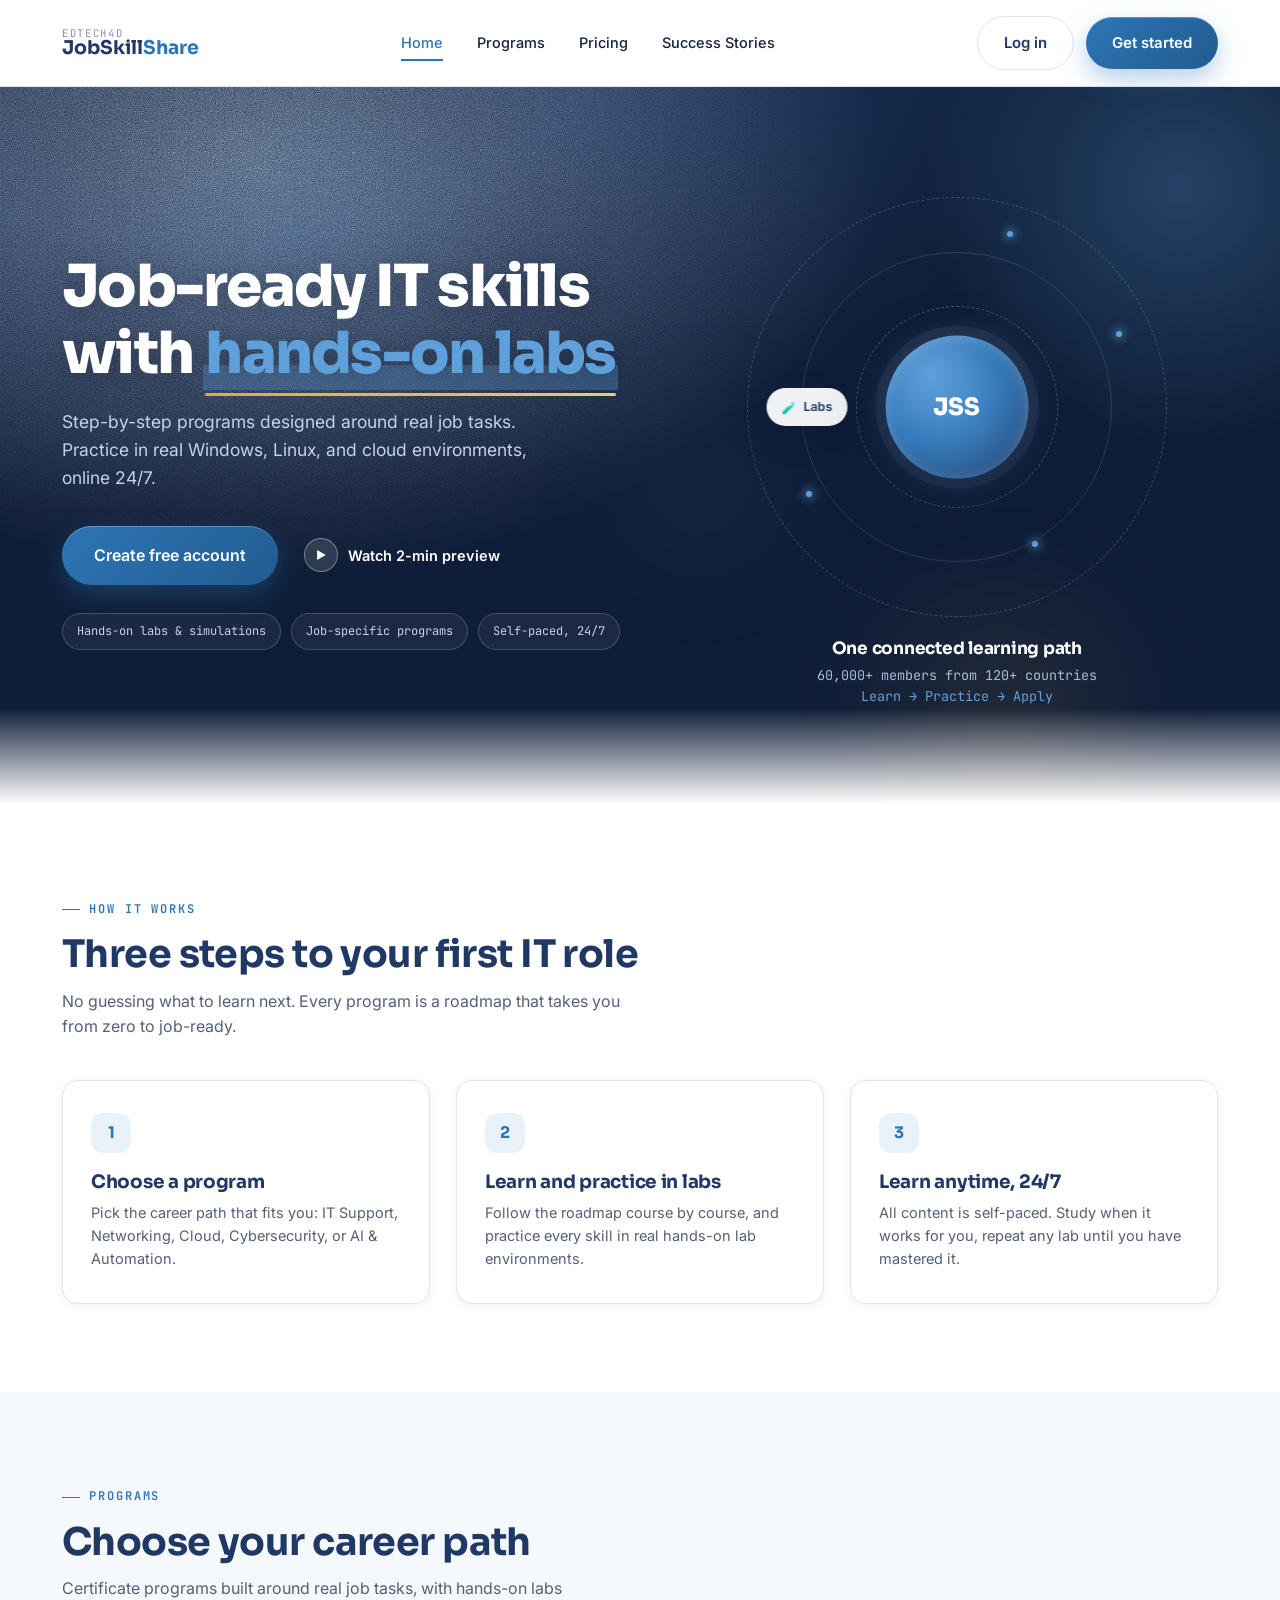
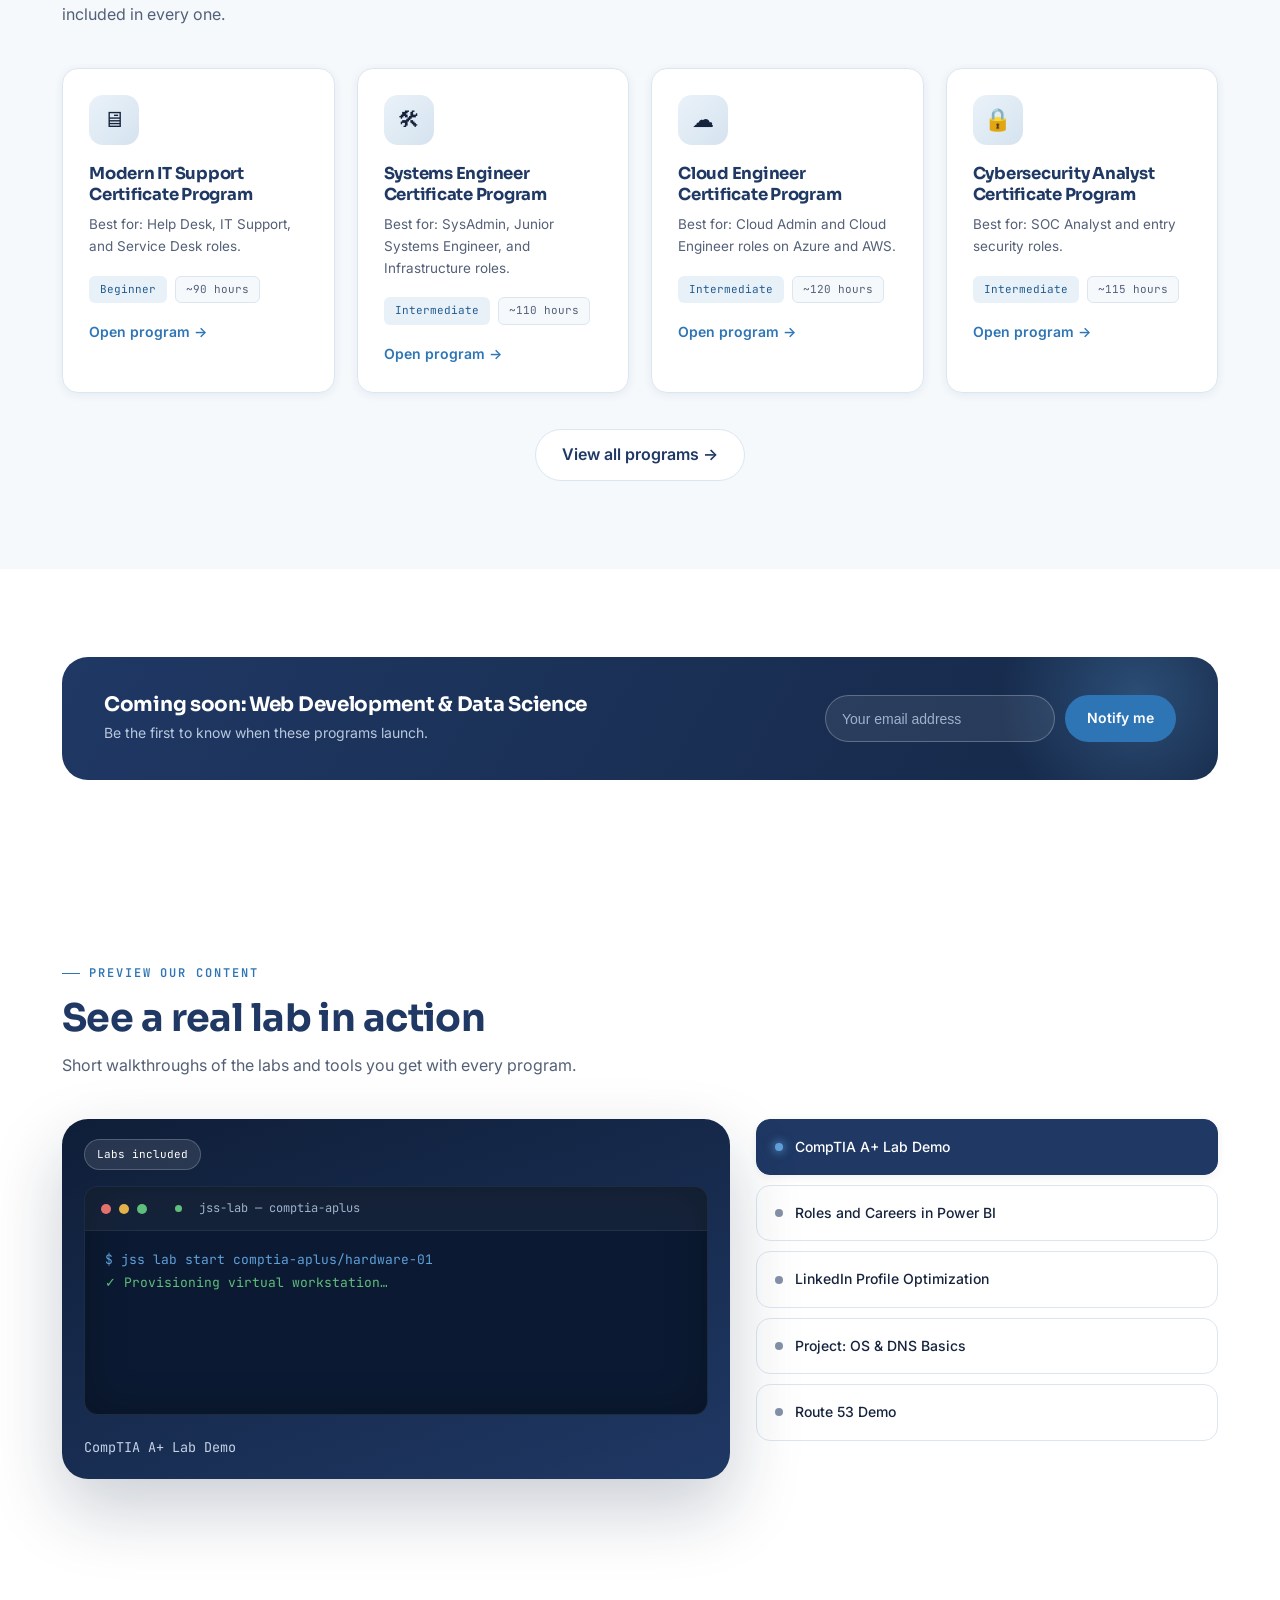
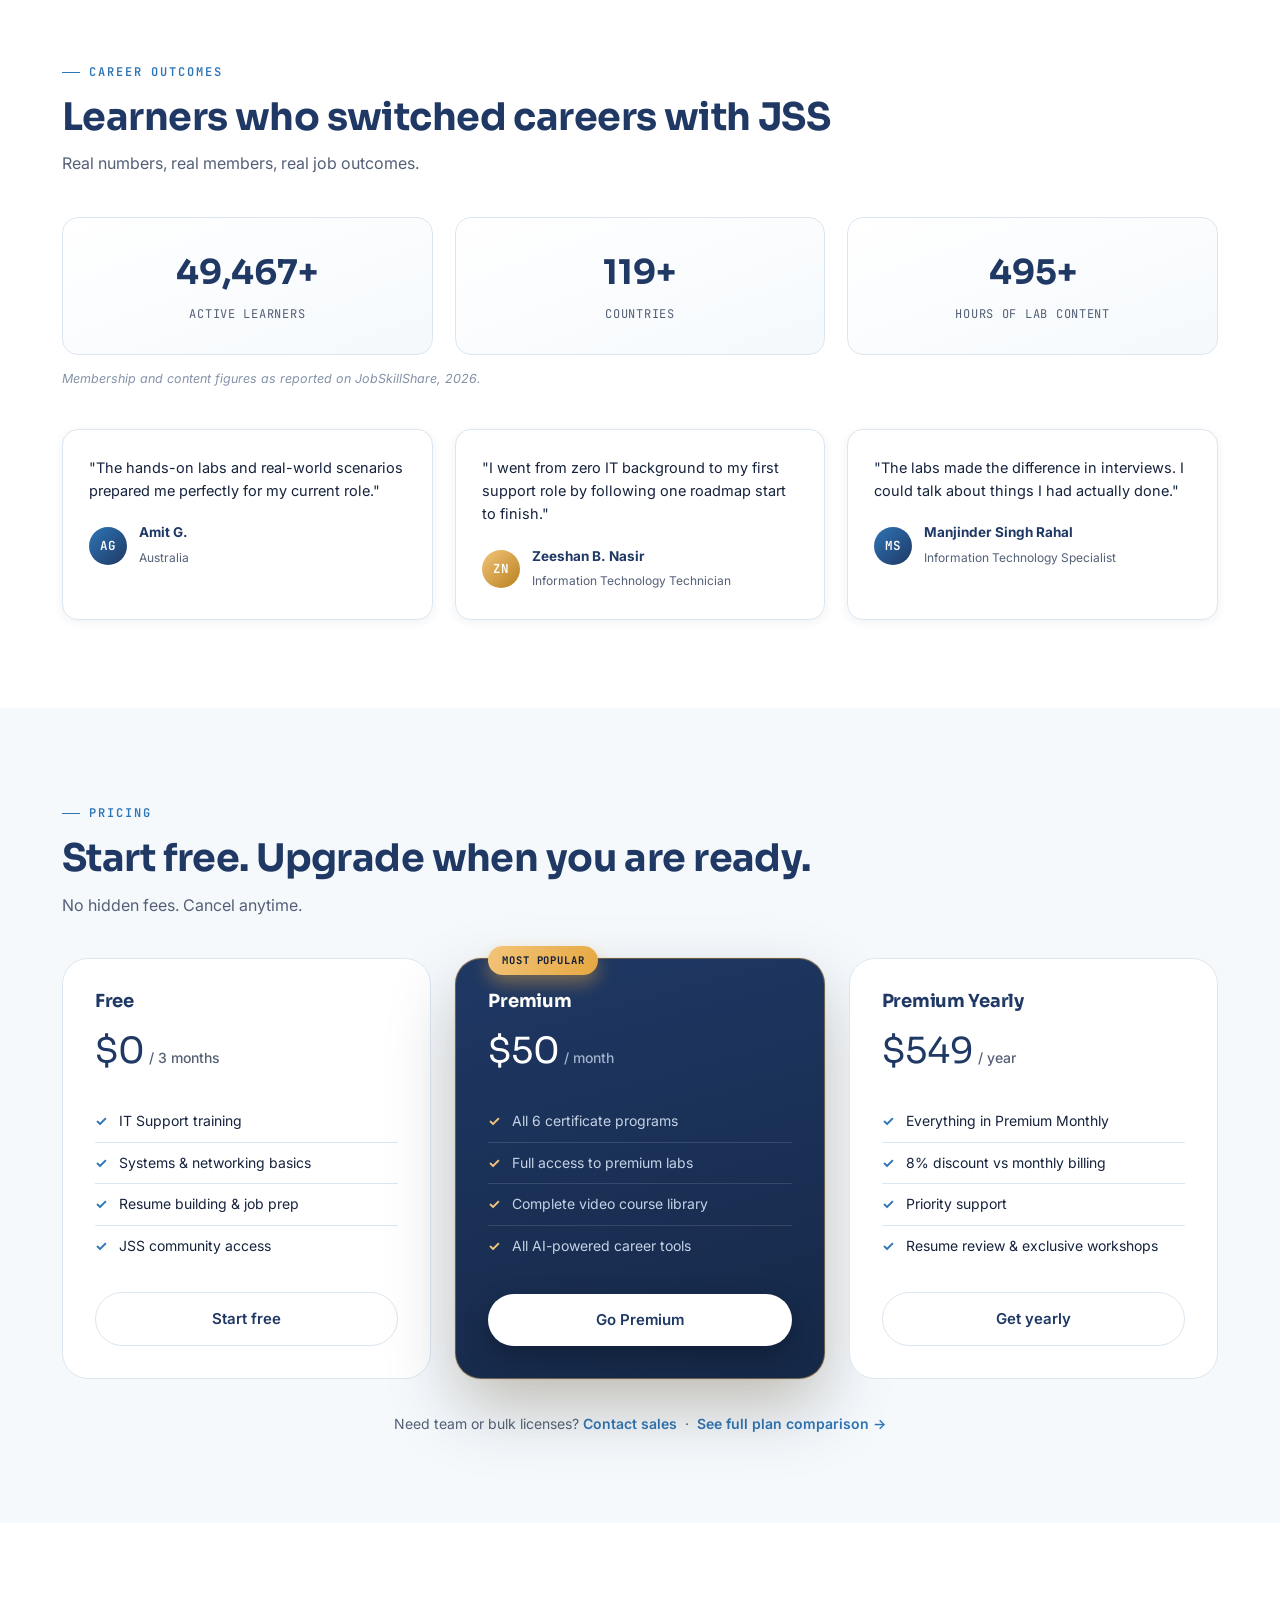
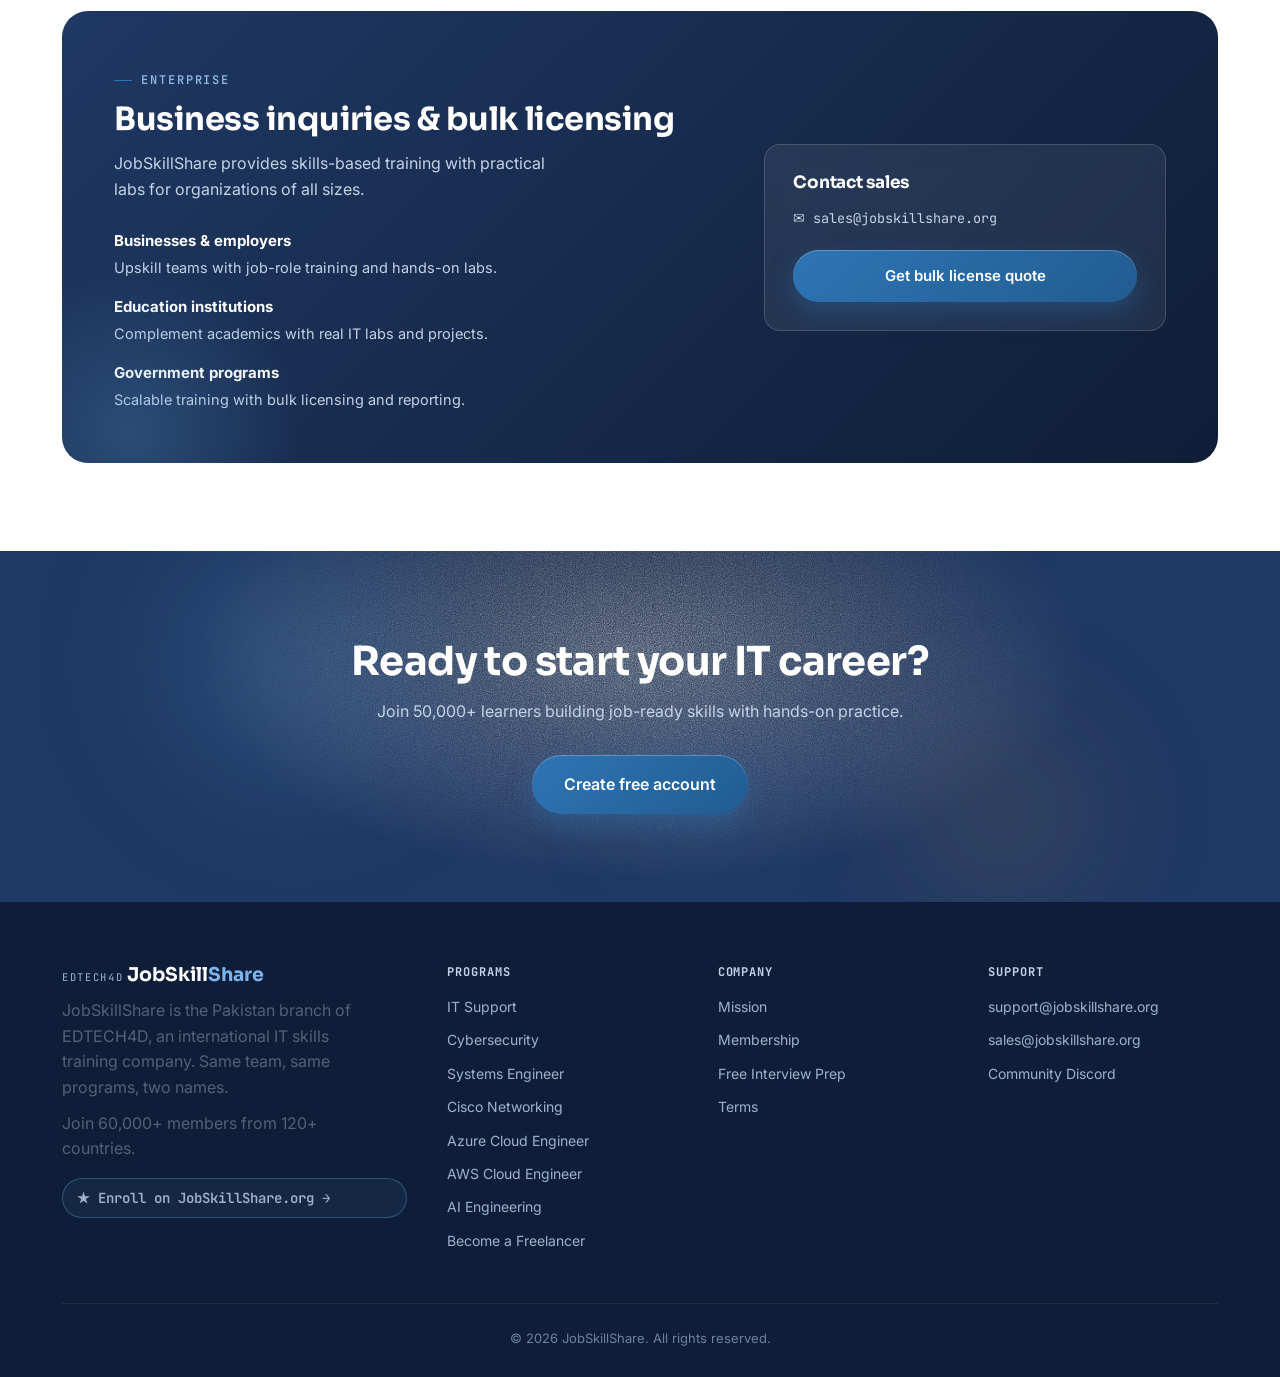
==== commit 58b9a2e5: "Week 6: add 6 new campaign pages matching current template, Track/Level/Delivery filters" ====
--- a/index.html
+++ b/index.html
@@ -51,12 +51,16 @@
           <a href="index.html#stories">Success Stories</a>
           <div class="nav-actions mobile-show">
             <a class="btn btn-ghost" href="#" data-open-auth="login">Log in</a>
-            <a class="btn btn-primary" href="#" data-open-auth="plan">Get started</a>
+            <a class="btn btn-primary" href="#" data-open-auth="plan"
+              >Get started</a
+            >
           </div>
         </nav>
         <div class="nav-actions">
           <a class="btn btn-ghost" href="#" data-open-auth="login">Log in</a>
-          <a class="btn btn-primary" href="#" data-open-auth="plan">Get started</a>
+          <a class="btn btn-primary" href="#" data-open-auth="plan"
+            >Get started</a
+          >
         </div>
         <button
           class="menu-toggle"
@@ -72,7 +76,11 @@
     <!-- Hero -->
     <section class="hero">
       <div class="hero-divider" aria-hidden="true"></div>
-      <div class="bg-orbs" aria-hidden="true"><span class="bg-orb o1"></span><span class="bg-orb o2"></span><span class="bg-orb o3"></span></div><div class="spotlight" aria-hidden="true"></div>
+      <div class="bg-orbs" aria-hidden="true">
+        <span class="bg-orb o1"></span><span class="bg-orb o2"></span
+        ><span class="bg-orb o3"></span>
+      </div>
+      <div class="spotlight" aria-hidden="true"></div>
       <div class="wrap">
         <div class="hero-text">
           <h1>Job-ready IT skills with <em>hands-on labs</em></h1>
@@ -81,7 +89,10 @@
             real Windows, Linux, and cloud environments, online 24/7.
           </p>
           <div class="hero-cta">
-            <a class="btn btn-primary btn-big btn-magnetic" href="#" data-open-auth="plan"
+            <a
+              class="btn btn-primary btn-big btn-magnetic"
+              href="#"
+              data-open-auth="plan"
               >Create free account</a
             >
             <a class="preview-link" href="#preview"
@@ -457,7 +468,13 @@
               <li>Resume building &amp; job prep</li>
               <li>JSS community access</li>
             </ul>
-            <a class="btn btn-ghost" href="#" data-open-auth="plan" data-plan="free">Start free</a>
+            <a
+              class="btn btn-ghost"
+              href="#"
+              data-open-auth="plan"
+              data-plan="free"
+              >Start free</a
+            >
           </div>
           <div class="plan featured tilt">
             <div class="flag">MOST POPULAR</div>
@@ -469,7 +486,13 @@
               <li>Complete video course library</li>
               <li>All AI-powered career tools</li>
             </ul>
-            <a class="btn btn-primary" href="#" data-open-auth="plan" data-plan="monthly">Go Premium</a>
+            <a
+              class="btn btn-primary"
+              href="#"
+              data-open-auth="plan"
+              data-plan="monthly"
+              >Go Premium</a
+            >
           </div>
           <div class="plan tilt">
             <h3>Premium Yearly</h3>
@@ -480,12 +503,19 @@
               <li>Priority support</li>
               <li>Resume review &amp; exclusive workshops</li>
             </ul>
-            <a class="btn btn-ghost" href="#" data-open-auth="plan" data-plan="yearly">Get yearly</a>
+            <a
+              class="btn btn-ghost"
+              href="#"
+              data-open-auth="plan"
+              data-plan="yearly"
+              >Get yearly</a
+            >
           </div>
         </div>
         <div class="pricing-note">
           Need team or bulk licenses?
-          <a href="membership.html#enterprise">Contact sales</a> &nbsp;&middot;&nbsp;
+          <a href="membership.html#enterprise">Contact sales</a>
+          &nbsp;&middot;&nbsp;
           <a href="membership.html">See full plan comparison &rarr;</a>
         </div>
       </div>
@@ -526,7 +556,9 @@
           <div class="ent-form">
             <h4>Contact sales</h4>
             <div class="contact">&#9993; sales@jobskillshare.org</div>
-            <a class="btn btn-primary" href="mailto:sales@jobskillshare.org">Get bulk license quote</a>
+            <a class="btn btn-primary" href="mailto:sales@jobskillshare.org"
+              >Get bulk license quote</a
+            >
           </div>
         </div>
       </div>
@@ -534,14 +566,23 @@
 
     <!-- Final CTA -->
     <section class="final">
-      <div class="bg-orbs" aria-hidden="true"><span class="bg-orb o1"></span><span class="bg-orb o2"></span><span class="bg-orb o3"></span></div><div class="spotlight" aria-hidden="true"></div>
+      <div class="bg-orbs" aria-hidden="true">
+        <span class="bg-orb o1"></span><span class="bg-orb o2"></span
+        ><span class="bg-orb o3"></span>
+      </div>
+      <div class="spotlight" aria-hidden="true"></div>
       <div class="wrap">
         <h2>Ready to start your IT career?</h2>
         <p>
           Join 50,000+ learners building job-ready skills with hands-on
           practice.
         </p>
-        <a class="btn btn-primary btn-big btn-magnetic" href="#" data-open-auth="plan">Create free account</a>
+        <a
+          class="btn btn-primary btn-big btn-magnetic"
+          href="#"
+          data-open-auth="plan"
+          >Create free account</a
+        >
       </div>
     </section>
 
@@ -572,8 +613,15 @@
           </div>
           <div>
             <h4>Programs</h4>
-            <a href="campaign-it-support.html">IT Support</a><a href="programs.html#catalog">Systems Engineer</a
-            ><a href="programs.html#catalog">Cloud Engineer</a><a href="campaign-cybersecurity.html">Cybersecurity</a>
+            <a href="campaign-it-support.html">IT Support</a
+            ><a href="campaign-cybersecurity.html">Cybersecurity</a
+            ><a href="campaign-systems-engineer.html">Systems Engineer</a
+            ><a href="campaign-cisco-network-engineer.html">Cisco Networking</a
+            ><a href="campaign-azure-cloud-engineer.html"
+              >Azure Cloud Engineer</a
+            ><a href="campaign-aws-cloud-engineer.html">AWS Cloud Engineer</a
+            ><a href="campaign-ai-engineering.html">AI Engineering</a
+            ><a href="campaign-freelancer.html">Become a Freelancer</a>
           </div>
           <div>
             <h4>Company</h4>
@@ -601,11 +649,17 @@
         aria-modal="true"
         aria-labelledby="authTitle"
       >
-        <button class="auth-close" id="authClose" aria-label="Close">&times;</button>
+        <button class="auth-close" id="authClose" aria-label="Close">
+          &times;
+        </button>
         <div id="authStepper" class="auth-stepper" hidden>
           <div class="auth-step-dot" data-step="plan"><span>1</span>Plan</div>
-          <div class="auth-step-dot" data-step="account"><span>2</span>Account</div>
-          <div class="auth-step-dot" data-step="details"><span>3</span>Finish</div>
+          <div class="auth-step-dot" data-step="account">
+            <span>2</span>Account
+          </div>
+          <div class="auth-step-dot" data-step="details">
+            <span>3</span>Finish
+          </div>
         </div>
         <div class="auth-body" id="authBody"></div>
       </div>
--- a/style.min.css
+++ b/style.min.css
@@ -1 +1 @@
-@keyframes spin{to{transform:rotate(360deg)}}@keyframes counterspin{to{transform:rotate(-360deg)}}@keyframes corepulse{0%,to{opacity:.55;transform:scale(1)}50%{opacity:.9;transform:scale(1.12)}}@keyframes ringspin{to{transform:rotate(360deg)}}@keyframes livepulse{0%{box-shadow:0 0 0 0 rgba(95,190,123,.6)}70%{box-shadow:0 0 0 8px transparent}to{box-shadow:0 0 0 0 transparent}}@keyframes blink{50%{opacity:0}}@keyframes authFadeIn{0%{opacity:0}to{opacity:1}}@keyframes authRise{0%{opacity:0;transform:translateY(14px) scale(.98)}to{opacity:1;transform:translateY(0) scale(1)}}@keyframes orbFloat1{0%,to{transform:translate(0,0) scale(1)}50%{transform:translate(40px,50px) scale(1.12)}}@keyframes orbFloat2{0%,to{transform:translate(0,0) scale(1)}50%{transform:translate(-50px,-30px) scale(1.08)}}@keyframes orbFloat3{0%,to{transform:translate(0,0) scale(1)}50%{transform:translate(30px,-40px) scale(1.15)}}@keyframes ctaBreathe{0%,to{box-shadow:inset 0 1px 0 rgba(255,255,255,.25),0 10px 26px rgba(46,117,182,.35)}50%{box-shadow:inset 0 1px 0 rgba(255,255,255,.3),0 14px 38px rgba(95,160,218,.55)}}@keyframes rippleOut{to{transform:scale(3.2);opacity:0}}@keyframes authStepIn{0%{opacity:0;transform:translateY(8px)}to{opacity:1;transform:translateY(0)}}@keyframes heroRise{0%{opacity:0;transform:translateY(18px)}to{opacity:1;transform:translateY(0)}}:root{--blue:#2e75b6;--navy:#1f3864;--ice:#d5e3ef;--blue-light:#5fa0da;--blue-dark:#215c90;--navy-2:#152847;--navy-3:#0f1e38;--ice-2:#eaf2f9;--ice-3:#f5f9fc;--white:#ffffff;--text:#16233d;--slate:#546077;--slate-2:#8492a8;--line:#dce6f0;--good:#2fa86b;--bad:#c0432f;--gold:#e6a740;--gold-light:#f3c47a;--gold-dark:#b8811f;--noise:url("data:image/svg+xml;utf8,<svg xmlns='http://www.w3.org/2000/svg' width='180' height='180'><filter id='n'><feTurbulence type='fractalNoise' baseFrequency='0.9' numOctaves='2' stitchTiles='stitch'/><feColorMatrix type='saturate' values='0'/></filter><rect width='100%25' height='100%25' filter='url(%23n)'/></svg>");--radius-s:10px;--radius-m:16px;--radius-l:26px;--shadow-s:0 2px 10px rgba(20, 45, 85, 0.07);--shadow-m:0 16px 40px rgba(20, 45, 85, 0.12);--shadow-l:0 30px 70px rgba(15, 30, 60, 0.22);--glow:0 0 0 1px rgba(46, 117, 182, 0.08), 0 20px 60px rgba(46, 117, 182, 0.18);--ease:cubic-bezier(0.22, 1, 0.36, 1);--ease-soft:cubic-bezier(0.4, 0, 0.2, 1);--ease-pop:cubic-bezier(0.34, 1.56, 0.64, 1);--font-display:"Sora", sans-serif;--font-body:"Inter", sans-serif;--font-mono:"JetBrains Mono", monospace}*,::after,::before{box-sizing:border-box;margin:0;padding:0}body,html{overflow-x:hidden}html{scroll-behavior:smooth}body{font-family:var(--font-body);color:var(--text);background:var(--white);line-height:1.6;-webkit-font-smoothing:antialiased}body.modal-open{overflow:hidden}img{max-width:100%;display:block}a,button{color:inherit}a{text-decoration:none}ul{list-style:none}button{font:inherit;cursor:pointer;border:0;background:0 0}.wrap{max-width:1220px;margin:0 auto;padding:0 32px}h1,h2,h3,h4{font-family:var(--font-display);color:var(--navy);letter-spacing:-.015em;line-height:1.15}p{color:var(--slate)}:focus-visible{outline:3px solid var(--blue-light);outline-offset:3px;border-radius:6px}::selection{background:var(--blue);color:var(--white)}.eyebrow{font-family:var(--font-mono);font-size:12px;letter-spacing:.16em;text-transform:uppercase;color:var(--blue);font-weight:600;display:inline-flex;align-items:center;gap:9px}.eyebrow::before{content:"";width:18px;height:1px;background:var(--blue);display:inline-block}.sec-title{font-size:clamp(26px,3.2vw,38px);margin:14px 0 12px}.sec-sub{max-width:560px;font-size:16px;margin-bottom:40px}.btn{display:inline-flex;align-items:center;justify-content:center;gap:8px;padding:14px 26px;border-radius:999px;font-weight:600;font-size:15px;position:relative;overflow:hidden;isolation:isolate;transition:transform .32s var(--ease),box-shadow .32s var(--ease),background .25s var(--ease-soft),color .25s var(--ease-soft),border-color .25s var(--ease-soft);white-space:nowrap}.btn::before{content:"";position:absolute;inset:0;z-index:-1;background:linear-gradient(115deg,transparent 30%,rgba(255,255,255,.35) 50%,transparent 70%);transform:translateX(-120%);transition:transform .6s var(--ease-soft)}.btn:hover::before{transform:translateX(120%)}.btn-primary{background:linear-gradient(135deg,var(--blue) 0%,var(--blue-dark) 100%);color:var(--white);box-shadow:inset 0 1px 0 rgba(255,255,255,.25),0 10px 26px rgba(46,117,182,.35)}.btn-primary:hover{transform:translate(var(--tx, 0),calc(var(--ty, 0) - 3px));box-shadow:0 18px 38px rgba(46,117,182,.48)}.btn-primary:active{transform:translate(var(--tx, 0),calc(var(--ty, 0) - 1px));box-shadow:0 10px 22px rgba(46,117,182,.4)}.btn-ghost{background:0 0;color:var(--navy);border:1.5px solid var(--line)}.btn-ghost:hover{border-color:var(--blue);color:var(--blue);background:rgba(46,117,182,.05);transform:translateY(-2px)}.btn-big{padding:17px 32px;font-size:16px}.btn:disabled{opacity:.5;cursor:not-allowed;transform:none!important}.final .btn-ghost,.hero .btn-ghost{color:var(--white);border-color:rgba(255,255,255,.3)}.final .btn-ghost:hover,.hero .btn-ghost:hover{border-color:var(--white);background:rgba(255,255,255,.08);color:var(--white)}header{position:sticky;top:0;z-index:60;background:rgba(255,255,255,.86);backdrop-filter:blur(14px) saturate(160%);border-bottom:1px solid var(--line);transition:box-shadow .3s var(--ease-soft),background .3s var(--ease-soft)}header.scrolled{background:rgba(255,255,255,.96);box-shadow:0 8px 30px rgba(20,45,85,.08)}.logo,.nav{display:flex}.nav{align-items:center;justify-content:space-between;padding:16px 32px;gap:24px}.logo{flex-direction:column;line-height:1.05}.logo .parent{font-family:var(--font-mono);font-size:10.5px;letter-spacing:.16em;color:var(--slate-2);text-transform:uppercase}.logo .main{font-family:var(--font-display);font-weight:700;font-size:19px;color:var(--navy)}.logo .main span,.menu>a.active,.menu>a:hover{color:var(--blue)}.menu,.nav-actions{display:flex;align-items:center;gap:34px}.menu>a{font-weight:500;font-size:14.5px;color:var(--text);position:relative;padding:6px 0;transition:color .2s var(--ease-soft)}.menu>a::after{content:"";position:absolute;left:0;bottom:0;height:2px;width:0;background:var(--blue);transition:width .3s var(--ease)}.menu>a.active::after,.menu>a:hover::after{width:100%}.nav-actions{gap:12px}.menu .nav-actions.mobile-show{display:none}.menu-toggle{display:none;flex-direction:column;gap:5px;padding:6px}.menu-toggle span{width:22px;height:2px;background:var(--navy);border-radius:2px;transition:.25s var(--ease-soft)}.menu-toggle.open span:nth-child(1){transform:translateY(7px) rotate(45deg)}.menu-toggle.open span:nth-child(2){opacity:0}.menu-toggle.open span:nth-child(3){transform:translateY(-7px) rotate(-45deg)}.hero{position:relative;background:radial-gradient(ellipse 900px 500px at 15% -10%,var(--navy-2) 0%,var(--navy) 45%,var(--navy-3) 100%);color:var(--white);overflow:hidden;padding:110px 0 96px}.hero::after,.hero::before{content:"";position:absolute}.hero::before{inset:0;background-image:var(--noise),linear-gradient(rgba(213,227,239,.05) 1px,transparent 1px),linear-gradient(90deg,rgba(213,227,239,.05) 1px,transparent 1px);background-size:180px 180px,44px 44px,44px 44px;background-blend-mode:soft-light,normal,normal;opacity:.9;mask-image:radial-gradient(ellipse 900px 600px at 20% 10%,#000,transparent 70%)}.hero::after{top:-160px;right:-160px;width:520px;height:520px;border-radius:50%;background:radial-gradient(circle,rgba(95,160,218,.28),transparent 70%);filter:blur(10px)}.hero-divider{position:absolute;left:0;right:0;bottom:0;height:96px;pointer-events:none;background:linear-gradient(180deg,transparent,var(--white));z-index:1}.hero .wrap{display:grid;grid-template-columns:1.05fr .95fr;gap:56px;align-items:center;position:relative;z-index:1}.hero-text h1{color:var(--white);font-size:clamp(38px,4.6vw,58px);font-weight:800;letter-spacing:-.03em;margin-bottom:20px;text-shadow:0 2px 24px rgba(0,0,0,.25)}.hero-text h1 em{font-style:normal;position:relative;color:var(--blue-light);background:linear-gradient(180deg,transparent 66%,rgba(95,160,218,.32) 66%);padding:0 2px}.hero-text h1 em::after{content:"";position:absolute;left:2px;right:2px;bottom:-6px;height:3px;border-radius:2px;background:linear-gradient(90deg,var(--gold),var(--gold-light))}.hero .lead{font-size:17.5px;color:#c4d3e6;max-width:480px;margin-bottom:34px}.hero-cta{display:flex;align-items:center;gap:26px;flex-wrap:wrap;margin-bottom:28px}.preview-link,.preview-link .play{display:inline-flex;align-items:center}.preview-link{gap:10px;font-weight:600;font-size:14.5px;color:var(--white)}.preview-link .play{width:34px;height:34px;border-radius:50%;background:rgba(255,255,255,.12);border:1px solid rgba(255,255,255,.35);justify-content:center;font-size:11px;transition:.25s var(--ease-soft)}.preview-link:hover .play{background:var(--blue);border-color:var(--blue);transform:scale(1.08)}.chips{display:flex;gap:10px;flex-wrap:wrap}.chip{font-family:var(--font-mono);font-size:12px;color:#c4d3e6;border:1px solid rgba(255,255,255,.18);background:rgba(255,255,255,.05);padding:8px 14px;border-radius:999px}.hero-visual{position:relative;display:flex;flex-direction:column;align-items:center;gap:22px}.orbit{position:relative;width:min(420px,88vw);aspect-ratio:1/1}.orbit-ring{border:1px dashed rgba(213,227,239,.22)}.orbit-ring.r1{inset:0}.orbit-ring.r2{inset:13%;border-style:solid;border-color:rgba(213,227,239,.14)}.orbit-ring.r3{inset:26%;border-color:rgba(213,227,239,.28)}.orbit-core,.orbit-core::after,.orbit-ring{position:absolute;border-radius:50%}.orbit-core{top:50%;left:50%;transform:translate(-50%,-50%);width:34%;height:34%;background:radial-gradient(circle at 32% 28%,var(--blue-light) 0%,var(--blue) 45%,var(--navy) 100%);display:flex;align-items:center;justify-content:center;color:var(--white);font-family:var(--font-display);font-weight:800;font-size:clamp(18px,2.4vw,24px);letter-spacing:.02em;box-shadow:0 25px 60px rgba(15,30,60,.5),0 0 0 10px rgba(255,255,255,.06),inset 0 2px 14px rgba(255,255,255,.25);z-index:3}.orbit-core::after{content:"";inset:-16%;background:radial-gradient(circle,rgba(95,160,218,.35),transparent 70%);z-index:-1;animation:corepulse 3.2s ease-in-out infinite}.orbit-track{position:absolute;inset:0;animation:spin 34s linear infinite;z-index:2}.orbit-tag{position:absolute;top:50%;left:50%;width:0;height:0}.tag-fix{position:absolute;transform:translate(-50%,-50%) rotate(var(--fix))}.tag-spin{display:inline-block;animation:counterspin 34s linear infinite}.pill{display:inline-flex;align-items:center;gap:7px;white-space:nowrap;background:rgba(255,255,255,.94);color:var(--navy);padding:9px 15px;border-radius:999px;font-size:12.5px;font-weight:600;box-shadow:0 12px 28px rgba(10,20,45,.28);backdrop-filter:blur(6px)}.pill .ic{color:var(--blue);font-size:12px}.orbit-tag:nth-child(4) .pill .ic{color:var(--gold-dark)}.orbit-dot{position:absolute;width:6px;height:6px;border-radius:50%;background:var(--blue-light);box-shadow:0 0 10px 2px rgba(95,160,218,.7)}.orbit-caption{text-align:center}.orbit-caption h4{color:var(--white);font-size:17px;margin-bottom:6px}.orbit-caption p{color:#a9bbd4;font-size:13.5px;font-family:var(--font-mono)}.orbit-caption .flow{color:var(--blue-light)}.orbit-ring.r3{animation:ringspin 60s linear infinite}@media (prefers-reduced-motion:reduce){.orbit-core::after,.orbit-ring.r3,.orbit-track,.tag-spin{animation:none}}section{padding:88px 0}.pricing,.programs{background:var(--ice-3)}.steps{display:grid;grid-template-columns:repeat(3,1fr);gap:26px}.step{background:var(--white);border:1px solid var(--line);border-radius:var(--radius-m);padding:32px 28px;position:relative;overflow:hidden;box-shadow:var(--shadow-s);transition:transform .25s var(--ease-pop),box-shadow .25s ease,border-color .25s ease}.step::before{content:"";position:absolute;top:0;left:0;right:0;height:3px;background:linear-gradient(90deg,var(--blue),var(--blue-light));transform:scaleX(0);transform-origin:left;transition:transform .3s ease}.prog:hover,.step:hover{transform:translateY(-6px)}.step:hover{box-shadow:var(--shadow-m);border-color:transparent}.step:hover::before{transform:scaleX(1)}.num{width:40px;height:40px;border-radius:12px;background:var(--ice-2);color:var(--blue);display:flex;align-items:center;justify-content:center;font-family:var(--font-display);font-weight:700;font-size:16px;margin-bottom:18px}.prog h3,.step h3{font-size:18.5px;margin-bottom:9px}.step p{font-size:14.5px}.prog-grid{display:grid;grid-template-columns:repeat(4,1fr);gap:22px}.prog-grid-more{margin-top:22px}.prog{background:var(--white);border:1px solid var(--line);border-radius:var(--radius-m);padding:26px;box-shadow:var(--shadow-s);transition:transform .25s var(--ease-pop),box-shadow .25s ease;position:relative}.prog:hover{box-shadow:var(--glow)}.icon,.prog p{margin-bottom:18px}.icon{width:50px;height:50px;border-radius:14px;background:linear-gradient(135deg,var(--ice-2),var(--ice));display:flex;align-items:center;justify-content:center;font-size:22px}.prog h3{font-size:16.5px;line-height:1.3}.prog p{font-size:13.5px}.meta{display:flex;gap:8px;margin-bottom:16px;flex-wrap:wrap}.tag{font-family:var(--font-mono);font-size:11px;color:var(--slate);background:var(--ice-3);border:1px solid var(--line);padding:4px 10px;border-radius:6px}.tag.lvl{color:var(--blue-dark);background:rgba(46,117,182,.1);border-color:transparent}.open{font-size:14px;color:var(--blue);gap:4px;transition:gap .2s ease}.open:hover{gap:8px}.camp-link,.open,.view-all{display:inline-flex;align-items:center;font-weight:600}.camp-link{gap:4px;margin-top:8px;font-size:12.5px;color:var(--slate);transition:gap .2s ease,color .2s ease}.camp-link:hover{gap:8px;color:var(--blue)}.view-all{gap:6px;width:fit-content;margin:36px auto 0;color:var(--navy);border:1.5px solid var(--line);background:var(--white);padding:12px 26px;border-radius:999px;position:relative;left:50%;transform:translateX(-50%);transition:transform .3s var(--ease),border-color .25s var(--ease-soft),color .25s var(--ease-soft),box-shadow .3s var(--ease)}.view-all:hover{border-color:var(--blue);color:var(--blue);box-shadow:var(--shadow-s);transform:translateX(-50%) translateY(-2px)}.soon .box,.soon form{display:flex;position:relative}.soon .box{background:linear-gradient(120deg,var(--navy),var(--navy-2));color:var(--white);border-radius:var(--radius-l);padding:36px 42px;justify-content:space-between;align-items:center;gap:28px;flex-wrap:wrap;overflow:hidden}.soon .box::after{content:"";position:absolute;top:-100px;right:-60px;width:280px;height:280px;border-radius:50%;background:radial-gradient(circle,rgba(95,160,218,.3),transparent 70%)}.soon h3{color:var(--white);font-size:20px;margin-bottom:6px}.soon p{color:#b9c8de;font-size:14px}.soon form{gap:10px;z-index:1}.soon input{padding:12px 16px;border-radius:999px;border:1px solid rgba(255,255,255,.25);background:rgba(255,255,255,.08);color:var(--white);font-size:14px;min-width:230px}.soon input::placeholder{color:#9fb2cc}.soon input:focus{outline:0;border-color:var(--blue-light);background:rgba(255,255,255,.14)}.soon button{padding:12px 22px;background:var(--blue);font-weight:600;font-size:14px;transition:.25s var(--ease-soft)}.soon button:hover{background:var(--blue-dark);transform:translateY(-1px)}.soon .thanks{font-family:var(--font-mono);font-size:13px;color:var(--blue-light);margin-top:8px}.preview-grid{display:grid;grid-template-columns:1.3fr .9fr;gap:26px;align-items:stretch}.preview-main,.term{overflow:hidden;display:flex;flex-direction:column}.preview-main{position:relative;border-radius:var(--radius-l);background:linear-gradient(160deg,var(--navy-3) 0%,var(--navy) 100%);min-height:360px;box-shadow:var(--shadow-l)}.preview-main .badge,.soon button{color:var(--white);border-radius:999px}.preview-main .badge{align-self:flex-start;margin:20px 0 0 22px;background:rgba(255,255,255,.1);border:1px solid rgba(255,255,255,.2);font-family:var(--font-mono);font-size:11px;padding:6px 12px}.term{margin:16px 22px 22px;background:#0b1a32;border-radius:14px;border:1px solid rgba(255,255,255,.08);flex:1;box-shadow:inset 0 0 40px rgba(0,0,0,.25)}.term-bar{display:flex;align-items:center;gap:8px;padding:12px 16px;background:rgba(255,255,255,.04);border-bottom:1px solid rgba(255,255,255,.06)}.term-bar i{width:10px;height:10px;border-radius:50%;background:rgba(255,255,255,.18);display:inline-block}.term-bar i:nth-child(1){background:#e5716c}.term-bar i:nth-child(2){background:#e3b34a}.term-bar i:nth-child(3){background:#5fbe7b}.term-bar span{margin-left:10px;font-family:var(--font-mono);font-size:12px;color:#9fb2cc;display:flex;align-items:center;gap:7px}.live-dot{width:7px;height:7px;border-radius:50%;background:#5fbe7b;display:inline-block;box-shadow:0 0 0 0 rgba(95,190,123,.6);animation:livepulse 2s infinite}.term-body{flex:1;padding:18px 20px;font-size:13px;color:#cfe0f3;overflow:hidden;line-height:1.75}.term-body .ln{white-space:pre-wrap}.foot>div>a:hover,.term-body .prompt{color:var(--blue-light)}.term-body .ok{color:#5fbe7b}.term-body .cursor{display:inline-block;width:7px;height:14px;background:var(--blue-light);vertical-align:middle;margin-left:2px;animation:blink 1s step-end infinite}.cap,.stat span,.term-body{font-family:var(--font-mono)}.cap{margin:0 22px 20px;color:#c4d3e6;font-size:13.5px}.playbtn{display:none}.preview-list{display:flex;flex-direction:column;gap:10px}.preview-item{padding:16px 18px;border-radius:14px;border:1px solid var(--line);background:var(--white);display:flex;align-items:center;gap:12px;font-weight:500;font-size:14px;color:var(--text);transition:.25s var(--ease-soft);cursor:pointer}.preview-item .dot{width:8px;height:8px;border-radius:50%;background:var(--slate-2);flex-shrink:0;transition:.25s var(--ease-soft)}.preview-item:hover{border-color:var(--blue)}.preview-item.active{background:var(--navy);color:var(--white);border-color:var(--navy);box-shadow:var(--shadow-s)}.preview-item.active .dot{background:var(--blue-light);box-shadow:0 0 8px 2px rgba(95,160,218,.6)}.stats{display:grid;grid-template-columns:repeat(3,1fr);gap:22px;margin-bottom:14px}.stat{background:linear-gradient(160deg,var(--white),var(--ice-3));border:1px solid var(--line);border-radius:var(--radius-m);padding:28px;text-align:center}.stat b{display:block;font-family:var(--font-display);font-size:34px;color:var(--navy)}.stat span{font-size:12px;letter-spacing:.06em;text-transform:uppercase;color:var(--slate)}.stat-caption{font-size:12.5px;color:var(--slate-2);margin-bottom:40px;font-style:italic}.quotes{display:grid;grid-template-columns:repeat(3,1fr);gap:22px}.quote{background:var(--white);border:1px solid var(--line);border-radius:var(--radius-m);padding:26px;box-shadow:var(--shadow-s);transition:transform .35s var(--ease-pop),box-shadow .35s var(--ease),border-color .25s var(--ease-soft)}.quote:hover{transform:translateY(-5px);box-shadow:var(--shadow-m)}.quote:nth-child(2) .av{background:linear-gradient(135deg,var(--gold-light),var(--gold-dark))}.quote p{color:var(--text);font-size:14.5px;margin-bottom:20px;line-height:1.6}.av,.who{display:flex;align-items:center}.who{gap:12px}.av{width:38px;height:38px;border-radius:50%;background:linear-gradient(135deg,var(--blue),var(--navy));color:var(--white);justify-content:center;font-family:var(--font-mono);font-size:12.5px;font-weight:600}.who b{display:block;font-size:13.5px;color:var(--navy)}.who span{font-size:12px;color:var(--slate)}.billing-toggle,.bt-opt{border-radius:999px;display:inline-flex;align-items:center}.billing-toggle{gap:4px;background:var(--white);border:1.5px solid var(--line);padding:4px;margin-bottom:32px}.bt-opt{padding:10px 20px;font-size:13.5px;font-weight:600;color:var(--slate);gap:8px;transition:.25s var(--ease-soft)}.bt-opt.active{background:linear-gradient(135deg,var(--blue),var(--blue-dark));color:var(--white)}.bt-save{font-family:var(--font-mono);font-size:10.5px;background:rgba(255,255,255,.22);padding:2px 8px;border-radius:6px}.bt-opt:not(.active) .bt-save{background:rgba(46,117,182,.12);color:var(--blue-dark)}.plans{display:grid;grid-template-columns:repeat(3,1fr);gap:24px;align-items:stretch}.plan,.plan li{position:relative}.plan{background:var(--white);border:1px solid var(--line);border-radius:var(--radius-l);padding:32px;display:flex;flex-direction:column;transition:transform .25s var(--ease-pop),box-shadow .25s ease}.plan:hover{transform:translateY(-6px);box-shadow:var(--shadow-m)}.plan.featured{background:linear-gradient(165deg,var(--navy),var(--navy-2));border:1px solid rgba(230,167,64,.4);box-shadow:var(--shadow-l),0 0 0 1px rgba(230,167,64,.12),0 30px 60px -20px rgba(230,167,64,.25);transform:scale(1.03)}.plan.featured:hover{transform:scale(1.03) translateY(-6px);box-shadow:var(--shadow-l),0 0 0 1px rgba(230,167,64,.2),0 34px 70px -16px rgba(230,167,64,.35)}.breadcrumb a:hover,.plan.featured,.plan.featured .price,.plan.featured h3{color:var(--white)}.plan.featured li,.plan.featured p{color:#c4d3e6}.flag,.plan-note{font-family:var(--font-mono)}.plan-note{font-size:11.5px;color:#9fb2cc;text-align:center;margin-top:12px}.flag{position:absolute;top:-13px;left:32px;background:linear-gradient(120deg,var(--gold-light),var(--gold));color:var(--navy-3);font-weight:700;font-size:10.5px;letter-spacing:.08em;padding:6px 14px;border-radius:999px;box-shadow:0 8px 18px rgba(230,167,64,.45)}.plan h3{font-size:18px;margin-bottom:10px}.price{font-family:var(--font-display);font-size:36px;color:var(--navy);margin-bottom:22px}.price small{font-family:var(--font-body);font-size:14px;font-weight:500;color:var(--slate)}.plan.featured .price small{color:#9fb2cc}.plan ul{margin-bottom:26px;flex:1}.plan li{font-size:14px;color:var(--text);padding:9px 0 9px 24px;border-bottom:1px solid var(--line)}.plan.featured li{border-bottom-color:rgba(255,255,255,.12)}.plan li:last-child{border-bottom:none}.plan li::before{content:"✓";position:absolute;left:0;color:var(--blue);font-weight:700}.plan.featured li::before{color:var(--gold-light)}.ent-form .btn,.plan .btn{width:100%}.plan.featured .btn-primary{background:var(--white);color:var(--navy);box-shadow:0 10px 26px rgba(0,0,0,.25)}.plan.featured .btn-primary:hover{background:var(--ice-2)}.pricing-note{text-align:center;font-size:14px;color:var(--slate);margin-top:34px}.pricing-note a{color:var(--blue);font-weight:600}.ent-card,.ent-card h2,.row b{color:var(--white)}.ent-card{background:linear-gradient(135deg,var(--navy) 0%,var(--navy-2) 60%,var(--navy-3) 100%);border-radius:var(--radius-l);padding:52px;display:grid;grid-template-columns:1.2fr .8fr;gap:48px;align-items:center;position:relative;overflow:hidden}.ent-card::after{content:"";position:absolute;bottom:-140px;left:-100px;width:340px;height:340px;border-radius:50%;background:radial-gradient(circle,rgba(95,160,218,.25),transparent 70%)}.ent-card h2{font-size:clamp(24px,2.8vw,32px);margin:10px 0 14px}.ent-card>div>p{color:#c4d3e6;max-width:460px;margin-bottom:26px}.ent-list{display:flex;flex-direction:column;gap:16px}.row div{font-size:14.5px;color:#c4d3e6;line-height:1.6}.row b{display:block;font-size:15px;margin-bottom:3px}.ent-form{background:rgba(255,255,255,.07);border:1px solid rgba(255,255,255,.16);border-radius:var(--radius-m);padding:28px;backdrop-filter:blur(10px);position:relative;z-index:1}.ent-form h4{font-size:17px;margin-bottom:16px}.contact{font-family:var(--font-mono);font-size:13.5px;color:#c4d3e6;margin-bottom:20px;display:flex;align-items:center;gap:8px}.ent-form h4,.final,.final h2{color:var(--white)}.final{text-align:center;background:radial-gradient(ellipse 700px 400px at 50% 0%,var(--navy-2),var(--navy) 60%);position:relative;overflow:hidden}.final::before{content:"";position:absolute;inset:0;background-image:var(--noise),radial-gradient(circle,rgba(213,227,239,.08) 1px,transparent 1px);background-size:180px 180px,28px 28px;background-blend-mode:soft-light,normal;opacity:.9;mask-image:radial-gradient(ellipse 600px 300px at 50% 30%,#000,transparent 75%)}.final .wrap{position:relative;z-index:1}.final h2{font-size:clamp(28px,3.4vw,40px);margin-bottom:14px}.final p,.foot h4{color:#c4d3e6;margin-bottom:30px;font-size:16px}footer{background:var(--navy-3);color:#9fb2cc;padding:64px 0 28px}.foot{display:grid;grid-template-columns:1.5fr 1fr 1fr 1fr;gap:40px;padding-bottom:40px;border-bottom:1px solid rgba(255,255,255,.08)}.foot h4{font-family:var(--font-mono);font-size:12px;letter-spacing:.08em;text-transform:uppercase;margin-bottom:16px}.foot>div>a{display:block;margin-bottom:11px;font-size:14px;color:#9fb2cc}.copyright{padding-top:24px;font-size:13px;color:#6e80a0;text-align:center}.reveal{opacity:0;transform:translateY(24px) scale(.98);filter:blur(6px);transition:opacity .7s cubic-bezier(.16,1,.3,1),transform .7s cubic-bezier(.16,1,.3,1),filter .7s cubic-bezier(.16,1,.3,1)}.reveal-stagger.in>*,.reveal.in{opacity:1;transform:translateY(0) scale(1);filter:blur(0)}.reveal-stagger>*{opacity:0;transform:translateY(24px) scale(.97);filter:blur(5px);transition:opacity .6s cubic-bezier(.16,1,.3,1),transform .6s cubic-bezier(.16,1,.3,1),filter .6s cubic-bezier(.16,1,.3,1)}.reveal-stagger.in>:nth-child(1){transition-delay:.04s}.reveal-stagger.in>:nth-child(2){transition-delay:.12s}.reveal-stagger.in>:nth-child(3){transition-delay:.2s}.reveal-stagger.in>:nth-child(4){transition-delay:.28s}.reveal-stagger.in>:nth-child(5){transition-delay:.36s}.reveal-stagger.in>:nth-child(6){transition-delay:.44s}@media (prefers-reduced-motion:reduce){.reveal,.reveal-stagger>*{transition:opacity .3s ease!important;transform:none!important;filter:none!important}}@media (max-width:1080px){.hero .wrap{grid-template-columns:1fr}.hero-visual{order:-1}.prog-grid{grid-template-columns:repeat(2,1fr)}.preview-grid{grid-template-columns:1fr}.plans,.quotes,.stats,.steps{grid-template-columns:repeat(2,1fr)}.ent-card{grid-template-columns:1fr}.foot{grid-template-columns:1fr 1fr}.plan.featured{transform:none}.plan.featured:hover{transform:translateY(-6px)}}@media (max-width:760px){.wrap{padding:0 20px}section{padding:60px 0}.menu,.menu>a{border-bottom:1px solid var(--line)}.menu{position:absolute;top:100%;left:0;right:0;background:var(--white);flex-direction:column;align-items:stretch;gap:0;padding:8px 20px 20px;box-shadow:var(--shadow-m);display:none}.menu-toggle,.menu.open{display:flex}.menu>a{padding:14px 4px}.menu .nav-actions.mobile-show{display:flex;gap:10px;padding-top:16px}header .nav>.nav-actions:not(.mobile-show){display:none}.plans,.prog-grid,.quotes,.stats,.steps{grid-template-columns:1fr}.plan.featured{transform:none}.soon .box{flex-direction:column;align-items:flex-start}.ent-form,.soon form{width:100%}.soon input{flex:1;min-width:0}}.page-hero{position:relative;overflow:hidden;background:radial-gradient(ellipse 900px 500px at 15% -10%,var(--navy-2) 0%,var(--navy) 45%,var(--navy-3) 100%);color:var(--white);padding:96px 0 90px}.page-hero::before{content:"";position:absolute;inset:0;background-image:var(--noise),linear-gradient(rgba(213,227,239,.05) 1px,transparent 1px),linear-gradient(90deg,rgba(213,227,239,.05) 1px,transparent 1px);background-size:180px 180px,44px 44px,44px 44px;background-blend-mode:soft-light,normal,normal;opacity:.9;mask-image:radial-gradient(ellipse 900px 600px at 20% 10%,#000,transparent 70%)}.page-hero::after{content:"";position:absolute;top:-160px;right:-160px;width:520px;height:520px;border-radius:50%;background:radial-gradient(circle,rgba(95,160,218,.28),transparent 70%);filter:blur(10px)}.page-hero .hero-divider{background:linear-gradient(180deg,transparent,var(--ice-3))}.page-hero .wrap{display:grid;grid-template-columns:1.15fr .85fr;gap:56px;align-items:center;position:relative;z-index:1}.breadcrumb{font-family:var(--font-mono);font-size:12px;color:#9fb2cc;margin-bottom:20px;display:flex;align-items:center;gap:8px}.breadcrumb a{color:var(--blue-light);transition:color .2s var(--ease-soft)}.page-hero-inner{max-width:600px}.page-hero h1{color:var(--white);font-size:clamp(32px,4vw,48px);margin-bottom:16px}.page-hero p.lead{color:#c4d3e6;font-size:17px;max-width:560px;margin-bottom:30px}.page-hero-stats{display:flex;gap:34px;flex-wrap:wrap;margin-bottom:34px}.page-hero-stats div{font-family:var(--font-mono)}.page-hero-stats b{display:block;font-family:var(--font-display);font-size:26px;color:var(--white)}.hero-snapshot-head span,.page-hero-stats span{font-size:11px;letter-spacing:.06em;text-transform:uppercase;color:#9fb2cc}.page-hero-cta{display:flex;gap:14px;flex-wrap:wrap}.hero-snapshot{background:rgba(255,255,255,.06);border:1px solid rgba(255,255,255,.14);border-radius:var(--radius-l);padding:26px;backdrop-filter:blur(14px);box-shadow:var(--shadow-l)}.hero-snapshot-head,.hero-snapshot-head .live,.hs-row{display:flex;align-items:center}.hero-snapshot-head{justify-content:space-between;margin-bottom:6px;padding-bottom:16px;border-bottom:1px solid rgba(255,255,255,.1)}.hero-snapshot-head span{font-family:var(--font-mono);font-size:11.5px;letter-spacing:.08em}.hero-snapshot-head .live{gap:7px;font-family:var(--font-mono);font-size:11px;color:#5fbe7b}.hero-snapshot-head .live i{width:6px;height:6px;border-radius:50%;background:#5fbe7b;display:inline-block;box-shadow:0 0 0 0 rgba(95,190,123,.6);animation:livepulse 2s infinite}.hs-row{gap:14px;padding:13px 2px;border-bottom:1px solid rgba(255,255,255,.07);transition:transform .3s var(--ease)}.hs-row:last-child{border-bottom:none}.hs-row:hover{transform:translateX(4px)}.hs-ic{width:38px;height:38px;border-radius:11px;flex-shrink:0;background:linear-gradient(135deg,var(--blue),var(--blue-dark));display:flex;align-items:center;justify-content:center;font-size:16px}.hs-row div{flex:1;font-size:13.5px;color:#dce6f0;font-weight:500}.hs-row b{font-family:var(--font-mono);font-size:12px;color:var(--blue-light);background:rgba(95,160,218,.14);padding:3px 9px;border-radius:6px}@media (max-width:1080px){.page-hero .wrap{grid-template-columns:1fr}.hero-snapshot{max-width:460px}}.chip-filter{display:flex;gap:10px;flex-wrap:wrap;margin-bottom:40px}.chip-filter button{padding:10px 20px;border-radius:999px;border:1.5px solid var(--line);background:var(--white);font-size:13.5px;font-weight:600;color:var(--text);transition:transform .3s var(--ease),border-color .25s var(--ease-soft),background .25s var(--ease-soft),color .25s var(--ease-soft)}.chip-filter button:hover{border-color:var(--blue);color:var(--blue)}.chip-filter button.active{background:linear-gradient(135deg,var(--blue),var(--blue-dark));color:var(--white);border-color:transparent;box-shadow:0 8px 20px rgba(46,117,182,.3)}.full-prog-grid{display:grid;grid-template-columns:repeat(3,1fr);gap:24px}.full-prog{background:var(--white);border:1px solid var(--line);border-radius:var(--radius-l);padding:30px;position:relative;overflow:hidden;display:flex;flex-direction:column;box-shadow:var(--shadow-s);transition:transform .4s var(--ease-pop),box-shadow .4s var(--ease),border-color .3s var(--ease-soft)}.full-prog::before{content:"";position:absolute;inset:0;border-radius:inherit;padding:1.5px;background:linear-gradient(135deg,var(--blue-light),transparent 40%);-webkit-mask:linear-gradient(#000 0 0) content-box,linear-gradient(#000 0 0);-webkit-mask-composite:xor;mask-composite:exclude;opacity:0;transition:opacity .4s var(--ease-soft);pointer-events:none}.full-prog:hover{transform:translateY(-8px);box-shadow:var(--glow);border-color:transparent}.full-prog:hover::before{opacity:1}.full-prog .icon{width:56px;height:56px;font-size:24px;border-radius:16px;margin-bottom:20px}.full-prog .badge-row{position:absolute;top:26px;right:26px;display:flex;gap:6px}.full-prog .badge{font-family:var(--font-mono);font-size:10px;letter-spacing:.06em;text-transform:uppercase;padding:5px 10px;border-radius:6px;font-weight:700}.badge-popular{background:rgba(230,167,64,.16);color:var(--gold-dark)}.badge-new{background:rgba(46,117,182,.14);color:var(--blue-dark)}.full-prog h3{font-size:19px;margin-bottom:10px;line-height:1.3}.full-prog p.desc{font-size:14px;margin-bottom:16px}.full-prog .meta{margin-bottom:18px}.full-prog .learn{margin-bottom:22px;flex:1}.full-prog .learn li{font-size:13.5px;color:var(--text);padding-left:22px;position:relative;margin-bottom:9px}.full-prog .learn li::before{content:"✓";position:absolute;left:0;color:var(--blue);font-weight:700}.full-prog-foot{display:flex;gap:10px}.full-prog-foot .btn{flex:1}.faq-list{max-width:760px;margin:0 auto}.faq-item{border-bottom:1px solid var(--line)}.faq-q,.faq-q .icon-plus{display:flex;align-items:center}.faq-q{justify-content:space-between;gap:20px;padding:24px 4px;font-family:var(--font-display);font-weight:600;font-size:16.5px;color:var(--navy);cursor:pointer}.faq-q .icon-plus{width:28px;height:28px;border-radius:50%;border:1.5px solid var(--line);flex-shrink:0;justify-content:center;color:var(--slate);font-size:15px;transition:transform .35s var(--ease),background .25s var(--ease-soft),border-color .25s var(--ease-soft),color .25s var(--ease-soft)}.faq-item.open .faq-q .icon-plus{transform:rotate(135deg);background:var(--blue);border-color:var(--blue);color:var(--white)}.faq-a{max-height:0;overflow:hidden;transition:max-height .4s var(--ease)}.faq-a p{font-size:14.5px;padding-bottom:22px;max-width:620px}.faq-item.open .faq-a{max-height:220px}.prog-cta{border-radius:var(--radius-l);background:radial-gradient(ellipse 700px 320px at 50% 0%,var(--navy-2),var(--navy) 60%);color:var(--white);text-align:center;padding:64px 40px;position:relative;overflow:hidden}.prog-cta::before{content:"";position:absolute;inset:0;background-image:radial-gradient(circle,rgba(213,227,239,.08) 1px,transparent 1px);background-size:26px 26px;mask-image:radial-gradient(ellipse 560px 260px at 50% 30%,#000,transparent 75%)}.prog-cta>*{position:relative;z-index:1}.prog-cta h2{color:var(--white);margin-bottom:12px}.prog-cta p{color:#c4d3e6;margin-bottom:26px}.course-toolbar,.search-box{display:flex;align-items:center}.course-toolbar{justify-content:space-between;gap:16px;flex-wrap:wrap;margin-bottom:30px}.search-box{gap:10px;background:var(--white);border:1.5px solid var(--line);border-radius:999px;padding:12px 20px;flex:1;max-width:400px;transition:border-color .25s var(--ease-soft),box-shadow .25s var(--ease-soft)}.search-box:focus-within{border-color:var(--blue);box-shadow:0 0 0 4px rgba(46,117,182,.1)}.search-box svg{color:var(--slate-2);flex-shrink:0}.search-box input{border:0;outline:0;font-size:14px;width:100%;font-family:var(--font-body);color:var(--text);background:0 0}.auth-plan-card ul,.course-filter{margin-bottom:0}.course-grid{display:grid;grid-template-columns:repeat(3,1fr);gap:22px}.course-card{background:var(--white);border:1px solid var(--line);border-radius:var(--radius-m);overflow:hidden;transition:transform .35s var(--ease-pop),box-shadow .35s var(--ease)}.course-card:hover{transform:translateY(-6px);box-shadow:var(--glow)}.course-thumb,.course-thumb .cplay{display:flex;align-items:center;justify-content:center;position:relative}.course-thumb{height:118px;background:linear-gradient(135deg,var(--navy) 0%,var(--navy-2) 100%);overflow:hidden}.course-thumb::after{content:"";position:absolute;inset:0;background-image:radial-gradient(circle,rgba(255,255,255,.08) 1px,transparent 1px);background-size:16px 16px}.course-thumb .cplay{width:38px;height:38px;border-radius:50%;background:rgba(255,255,255,.14);border:1.5px solid rgba(255,255,255,.4);color:var(--white);font-size:11px;z-index:1;transition:transform .3s var(--ease),background .25s var(--ease-soft)}.course-card:hover .cplay{transform:scale(1.12);background:var(--blue);border-color:var(--blue)}.course-thumb .free-tag,.course-thumb .vendor-tag{position:absolute;font-family:var(--font-mono);z-index:1}.course-thumb .free-tag{top:11px;right:11px;background:#2fa86b;color:var(--white);font-size:10px;font-weight:700;padding:4px 9px;border-radius:6px}.course-thumb .vendor-tag{bottom:10px;left:12px;font-size:10.5px;color:#9fb2cc;letter-spacing:.04em}.course-body{padding:18px 18px 20px}.course-body h4{font-size:15.5px;margin-bottom:10px;line-height:1.35;min-height:42px}.course-tags{display:flex;gap:6px;flex-wrap:wrap;margin-bottom:14px}.course-tags span{font-size:10.5px;background:var(--ice-3);color:var(--slate);border:1px solid var(--line);padding:3px 8px;border-radius:5px}.course-foot{display:flex;justify-content:space-between;align-items:center}.course-len{font-family:var(--font-mono);font-size:11px;color:var(--slate-2)}.no-results{display:none;text-align:center;color:var(--slate);padding:36px 0;font-size:14.5px}.no-results.show{display:block}@media (max-width:1080px){.course-grid,.full-prog-grid{grid-template-columns:repeat(2,1fr)}}@media (max-width:760px){.course-grid,.full-prog-grid{grid-template-columns:1fr}.page-hero{padding:64px 0}.page-hero-stats{gap:22px}.course-toolbar,.full-prog-foot{flex-direction:column}.course-toolbar{align-items:stretch}.search-box{max-width:none}}.auth-overlay{position:fixed;inset:0;z-index:500;background:rgba(15,24,45,.6);backdrop-filter:blur(4px);display:flex;align-items:center;justify-content:center;padding:24px;animation:authFadeIn .22s var(--ease-soft)}.auth-overlay[hidden]{display:none}.auth-modal{position:relative;background:var(--white);border-radius:var(--radius-l);width:min(640px,100%);max-height:min(720px,92vh);display:flex;flex-direction:column;box-shadow:var(--shadow-l);overflow:hidden;animation:authRise .28s var(--ease)}.auth-modal.wide{width:min(820px,100%)}.auth-close{position:absolute;top:16px;right:16px;z-index:2;width:34px;height:34px;border-radius:50%;background:var(--ice-3);color:var(--slate);font-size:20px;line-height:1;transition:.2s var(--ease-soft)}.auth-close:hover{background:var(--ice-2);color:var(--navy)}.auth-close,.auth-step-dot span,.auth-stepper{display:flex;align-items:center;justify-content:center}.auth-stepper{gap:10px;padding:22px 60px 0;flex-shrink:0}.auth-stepper[hidden]{display:none}.auth-step-dot{display:flex;align-items:center;gap:8px;font-family:var(--font-mono);font-size:11.5px;color:var(--slate-2)}.auth-step-dot span{width:22px;height:22px;border-radius:50%;border:1.5px solid var(--line);font-weight:600;transition:.25s var(--ease-soft)}.auth-step-dot.done span{background:var(--good);border-color:var(--good);color:var(--white)}.auth-step-dot.active,.auth-sub b{color:var(--navy)}.auth-step-dot.active span{background:var(--blue);border-color:var(--blue);color:var(--white)}.auth-step-dot::after{content:"";width:28px;height:1px;background:var(--line);margin-left:2px}.auth-step-dot:last-child::after{display:none}.auth-body{padding:26px 32px 32px;overflow-y:auto;flex:1}.auth-eyebrow{font-family:var(--font-mono);font-size:11.5px;letter-spacing:.14em;text-transform:uppercase;color:var(--blue);font-weight:600;margin-bottom:8px}.auth-title{font-size:24px;margin-bottom:8px}.auth-sub{font-size:14px;color:var(--slate);margin-bottom:26px}.auth-plans{display:grid;grid-template-columns:repeat(3,1fr);gap:12px;margin-bottom:8px}.auth-plan-card{border:1.5px solid var(--line);border-radius:var(--radius-m);padding:18px 16px;text-align:left;transition:border-color .2s var(--ease-soft),box-shadow .2s var(--ease-soft),transform .2s var(--ease-soft);position:relative;background:var(--white)}.auth-plan-card:hover{transform:translateY(-3px);border-color:var(--blue)}.auth-plan-card .apc-flag{position:absolute;top:-10px;left:14px;background:linear-gradient(120deg,var(--gold-light),var(--gold));color:var(--navy-3);font-family:var(--font-mono);font-weight:700;font-size:9.5px;letter-spacing:.06em;padding:3px 9px;border-radius:999px}.auth-plan-card.selected{border-color:var(--blue);box-shadow:0 0 0 3px rgba(46,117,182,.14),var(--shadow-s)}.auth-plan-card h4{font-size:14.5px;margin-bottom:4px}.auth-plan-card .apc-price{font-family:var(--font-display);font-weight:700;font-size:19px;color:var(--navy);margin-bottom:8px}.auth-plan-card .apc-price span{font-family:var(--font-body);font-weight:500;font-size:12px;color:var(--slate)}.auth-plan-card li{font-size:12px;color:var(--slate);padding:3px 0 3px 16px;position:relative}.auth-plan-card li::before{content:"✓";position:absolute;left:0;color:var(--blue);font-weight:700;font-size:11px}.auth-field{margin-bottom:16px}.auth-field label{display:block;font-size:12.5px;font-weight:600;color:var(--navy);margin-bottom:6px}.auth-field .optional-tag{font-weight:500;color:var(--slate-2);text-transform:none;letter-spacing:0}.auth-row2{display:grid;grid-template-columns:1fr 1fr;gap:14px}.auth-input-wrap{position:relative}.auth-field input,.auth-field textarea{width:100%;padding:12px 14px;border:1.5px solid var(--line);border-radius:var(--radius-s);font-size:14px;font-family:var(--font-body);color:var(--text);background:var(--ice-3);transition:border-color .2s var(--ease-soft),box-shadow .2s var(--ease-soft),background .2s var(--ease-soft)}.auth-field textarea{resize:vertical;min-height:76px}.auth-field input:focus,.auth-field textarea:focus{outline:0;border-color:var(--blue);background:var(--white);box-shadow:0 0 0 4px rgba(46,117,182,.1)}.auth-input-wrap input{padding-right:42px}.pw-toggle{position:absolute;right:6px;top:50%;transform:translateY(-50%);width:30px;height:30px;border-radius:8px;display:flex;align-items:center;justify-content:center;color:var(--slate-2);transition:.2s var(--ease-soft)}.pw-toggle:hover{background:var(--ice-2);color:var(--blue)}.pw-toggle svg{width:18px;height:18px}.auth-hint{font-size:11.5px;color:var(--slate-2);margin-top:6px}.auth-hint.err{color:var(--bad)}.auth-hint.ok{color:var(--good)}.auth-actions{display:flex;align-items:center;justify-content:space-between;gap:12px;margin-top:24px;padding-top:18px;border-top:1px solid var(--line);position:sticky;bottom:-32px;background:var(--white)}.auth-actions .btn{flex:1}.auth-back{flex:0 0 auto!important;background:var(--ice-3);color:var(--navy);border:1.5px solid var(--line)}.auth-back:hover{border-color:var(--blue);color:var(--blue)}.auth-link-row{text-align:center;font-size:13.5px;color:var(--slate);margin-top:18px}.auth-link,.auth-link-row a,.auth-plan-summary button{color:var(--blue);font-weight:600}.auth-link-row a:hover,.auth-link:hover,.auth-plan-summary button:hover{text-decoration:underline}.auth-forgot{display:block;text-align:right;font-size:12.5px;margin-top:-8px;margin-bottom:16px}.auth-check-row{display:flex;align-items:center;gap:8px;font-size:13px;color:var(--slate);margin-bottom:18px}.auth-check-row input{width:16px;height:16px}.auth-badge{display:inline-flex;align-items:center;gap:6px;font-family:var(--font-mono);font-size:11px;color:var(--slate-2);margin-top:14px}.auth-badge b{color:#635bff}.auth-plan-summary{justify-content:space-between;background:var(--ice-3);border:1px solid var(--line);border-radius:var(--radius-s);padding:12px 16px;margin-bottom:20px;font-size:13.5px}.auth-plan-summary b,.camp-course-detail .skills-intro b,.camp-sticky-cta .info b{color:var(--navy)}.auth-plan-summary button{font-size:12.5px}.auth-divider,.auth-oauth,.auth-plan-summary{display:flex;align-items:center}.auth-oauth{width:100%;justify-content:center;gap:10px;margin-bottom:18px}.auth-oauth svg{flex-shrink:0}.auth-divider{gap:12px;margin:0 0 18px;color:var(--slate-2);font-size:12.5px}.auth-divider::after,.auth-divider::before{content:"";flex:1;height:1px;background:var(--line)}.auth-order-summary,.coupon-row input{border-radius:var(--radius-s);background:var(--ice-3)}.auth-order-summary{border:1px solid var(--line);padding:16px 18px;margin-bottom:20px}.auth-order-row{display:flex;justify-content:space-between;font-size:13.5px;color:var(--text);padding:5px 0}.auth-order-row.total{border-top:1px solid var(--line);margin-top:8px;padding-top:10px;font-weight:700;color:var(--navy);font-size:14.5px}.auth-order-row .discount{color:#2fa86b}.coupon-row{display:flex;gap:8px;margin-bottom:20px}.coupon-row input{flex:1;width:100%;padding:12px 14px;border:1.5px solid var(--line);font-size:14px;font-family:var(--font-body);color:var(--text);transition:border-color .2s var(--ease-soft),box-shadow .2s var(--ease-soft),background .2s var(--ease-soft)}.coupon-row input:focus{outline:0;border-color:var(--blue);background:var(--white);box-shadow:0 0 0 3px rgba(46,117,182,.12)}.coupon-row input:disabled{color:var(--slate);cursor:not-allowed}.coupon-row .btn{flex-shrink:0;padding:0 20px;height:45px;display:inline-flex;align-items:center;justify-content:center;font-size:13.5px}.coupon-msg{font-size:12.5px;margin:-12px 0 20px}.coupon-msg.ok{color:#2fa86b}.coupon-msg.err{color:#c0392b}.auth-card-row2{display:grid;grid-template-columns:1fr 1fr;gap:14px}.auth-done .ok-circle,.auth-secure-note{display:flex;align-items:center;justify-content:center}.auth-secure-note{gap:8px;font-size:12px;color:var(--slate-2);margin-top:4px}.auth-done{text-align:center;padding:10px 0 4px}.auth-done .ok-circle{width:62px;height:62px;border-radius:50%;background:rgba(47,168,107,.12);color:var(--good);font-size:28px;margin:0 auto 18px}@media (max-width:620px){.auth-plans,.auth-row2{grid-template-columns:1fr}.auth-stepper{padding:18px 20px 0}.auth-step-dot::after{width:14px}.auth-body{padding:20px 20px 24px}}.scroll-progress{position:fixed;top:0;left:0;height:3px;width:0%;background:linear-gradient(90deg,var(--blue-light),var(--gold-light));z-index:90;transition:width .08s linear}.bg-orbs{position:absolute;inset:0;overflow:hidden;pointer-events:none;z-index:0}.bg-orb{position:absolute;border-radius:50%;filter:blur(60px);opacity:.55;will-change:transform}.bg-orb.o1{width:380px;height:380px;top:-80px;left:8%;background:radial-gradient(circle,rgba(95,160,218,.45),transparent 70%);animation:orbFloat1 16s ease-in-out infinite}.bg-orb.o2{width:300px;height:300px;bottom:-60px;right:10%;background:radial-gradient(circle,rgba(230,167,64,.28),transparent 70%);animation:orbFloat2 20s ease-in-out infinite}.bg-orb.o3{width:220px;height:220px;top:40%;left:46%;background:radial-gradient(circle,rgba(95,160,218,.2),transparent 70%);animation:orbFloat3 24s ease-in-out infinite}.spotlight{position:absolute;inset:0;z-index:0;pointer-events:none;background:radial-gradient(560px circle at var(--mx, 50%) var(--my, 30%),rgba(95,160,218,.14),transparent 60%);opacity:0;transition:opacity .4s ease}.final:hover .spotlight,.hero:hover .spotlight,.page-hero:hover .spotlight{opacity:1}.hero-cta .btn-primary{animation:ctaBreathe 3.6s ease-in-out infinite}.btn-magnetic{transform:translate(var(--tx, 0),var(--ty, 0))}.tilt{transform-style:preserve-3d;transition:transform .35s var(--ease-pop),box-shadow .35s var(--ease)}.tilt.tilting{transition:transform .05s linear;transform:perspective(700px) rotateX(var(--rx, 0)) rotateY(var(--ry, 0)) translateY(-6px)}.ripple{position:absolute;border-radius:50%;background:rgba(255,255,255,.55);transform:scale(0);animation:rippleOut .6s ease-out;pointer-events:none}.auth-body{animation:authStepIn .28s var(--ease)}.hero-text>*,.hero-visual{animation:heroRise .8s var(--ease) both}.hero-text h1{animation-delay:.05s}.hero-text .lead{animation-delay:.15s}.hero-text .hero-cta{animation-delay:.25s}.hero-text .chips{animation-delay:.35s}.hero-visual{animation-delay:.2s}.pill{transition:transform .3s var(--ease-pop)}.orbit-tag:hover .tag-fix .pill,.tag-fix:hover .pill{transform:scale(1.08)}@media (prefers-reduced-motion:reduce){.bg-orb,.hero-cta .btn-primary,.hero-text>*,.hero-visual{animation:none!important}.tilt.tilting{transform:none!important}}.trust-strip{display:flex;flex-wrap:wrap;align-items:center;gap:10px;font-size:13.5px;color:var(--slate);background:var(--white);border:1px solid var(--line);border-radius:999px;padding:12px 20px;width:fit-content;margin-bottom:22px;box-shadow:var(--shadow-s)}.camp-trust-row b,.trust-strip b{color:var(--navy);font-family:var(--font-display)}.trust-strip .ts-dot{color:var(--line)}@media (max-width:620px){.trust-strip{border-radius:var(--radius-m);font-size:12.5px}}.aff-link{display:inline-flex;align-items:center;gap:6px;margin-top:16px;font-family:var(--font-mono);font-size:12.5px;font-weight:600;color:var(--blue-light);border:1px solid rgba(95,160,218,.35);background:rgba(95,160,218,.08);padding:8px 14px;border-radius:999px;transition:background .25s var(--ease-soft),border-color .25s var(--ease-soft),transform .25s var(--ease-pop)}.aff-link:hover{background:rgba(95,160,218,.16);border-color:var(--blue-light);transform:translateY(-2px)}.camp-hero{position:relative;overflow:hidden;background:radial-gradient(ellipse 900px 500px at 15% -10%,var(--navy-2) 0%,var(--navy) 45%,var(--navy-3) 100%);color:var(--white);padding:90px 0 80px}.camp-hero::before{content:"";position:absolute;inset:0;background-image:linear-gradient(rgba(213,227,239,.05) 1px,transparent 1px),linear-gradient(90deg,rgba(213,227,239,.05) 1px,transparent 1px);background-size:44px 44px;mask-image:radial-gradient(ellipse 900px 600px at 20% 10%,#000,transparent 70%)}.camp-hero .wrap{position:relative;z-index:1;display:grid;grid-template-columns:1.1fr .9fr;gap:52px;align-items:center}.camp-badge{display:inline-flex;align-items:center;gap:8px;background:rgba(255,255,255,.08);border:1px solid rgba(255,255,255,.2);color:#c4d3e6;font-family:var(--font-mono);font-size:11.5px;letter-spacing:.06em;text-transform:uppercase;padding:7px 14px;border-radius:999px;margin-bottom:20px}.camp-hero h1{color:var(--white);font-size:clamp(30px,3.6vw,46px);margin-bottom:16px}.camp-hero h1 em{font-style:normal;color:var(--blue-light)}.camp-hero .lead{color:#c4d3e6;font-size:17px;max-width:480px;margin-bottom:28px}.camp-cta-row{display:flex;gap:14px;flex-wrap:wrap;margin-bottom:26px}.camp-trust-row{display:flex;gap:26px;flex-wrap:wrap}.camp-trust-row div{font-family:var(--font-mono)}.camp-trust-row b{display:block;font-size:22px;color:var(--white)}.camp-trust-row span,.cert-card .cert-kicker{font-size:11px;letter-spacing:.05em;text-transform:uppercase;color:#9fb2cc}.camp-hero-visual{position:relative;border-radius:var(--radius-l);aspect-ratio:16/10;background:linear-gradient(150deg,var(--navy-2),var(--blue-dark) 120%);border:1px solid rgba(255,255,255,.14);box-shadow:var(--shadow-l);display:flex;align-items:center;justify-content:center;overflow:hidden}.camp-hero-visual::before{content:"";position:absolute;inset:0;background-image:radial-gradient(circle,rgba(255,255,255,.06) 1px,transparent 1px);background-size:22px 22px}.cert-card{position:relative;z-index:1;background:rgba(255,255,255,.07);border:1px solid rgba(255,255,255,.18);backdrop-filter:blur(10px);border-radius:var(--radius-m);padding:32px 30px;width:min(340px,82%);text-align:center}.cert-float-chip,.cert-seal{display:flex;align-items:center}.cert-seal{width:64px;height:64px;margin:0 auto 16px;border-radius:50%;background:radial-gradient(circle at 32% 28%,var(--blue-light) 0%,var(--blue) 45%,var(--navy) 100%);justify-content:center;font-size:26px;box-shadow:0 12px 30px rgba(15,30,60,.5),0 0 0 6px rgba(255,255,255,.06)}.cert-card .cert-kicker{font-family:var(--font-mono);font-size:10.5px;letter-spacing:.1em;margin-bottom:8px}.cert-card h3{color:var(--white);font-size:18px;line-height:1.35;margin-bottom:14px}.cert-card .cert-name{font-family:var(--font-mono);font-size:12px;color:var(--blue-light);border-top:1px dashed rgba(255,255,255,.25);padding-top:12px}.cert-float-chip{position:absolute;background:rgba(255,255,255,.94);color:var(--navy);font-size:11.5px;font-weight:600;padding:8px 14px;border-radius:999px;box-shadow:0 10px 24px rgba(10,20,45,.25);gap:6px;z-index:2}.cert-float-chip.c1{top:10%;left:6%}.cert-float-chip.c2{bottom:12%;right:6%}.cert-float-chip.c3{top:14%;right:8%}.camp-section{padding:76px 0}.camp-section.tint{background:var(--ice-3)}.camp-points{display:grid;grid-template-columns:repeat(3,1fr);gap:22px}.camp-point{background:var(--white);border:1px solid var(--line);border-radius:var(--radius-m);padding:26px}.camp-point .icon{width:44px;height:44px;border-radius:12px;background:linear-gradient(135deg,var(--ice-2),var(--ice));display:flex;align-items:center;justify-content:center;font-size:20px;margin-bottom:14px}.camp-point h3{font-size:16px;margin-bottom:8px}.camp-point p{font-size:13.5px}.camp-skills-grid{display:grid;grid-template-columns:repeat(4,1fr);gap:16px}.camp-skill-card{background:var(--white);border:1px solid var(--line);border-radius:var(--radius-m);padding:20px 18px;text-align:center;transition:transform .25s ease,box-shadow .25s ease}.camp-skill-card:hover{transform:translateY(-5px);box-shadow:var(--shadow-m)}.camp-skill-card .icon{width:44px;height:44px;margin:0 auto 12px;border-radius:12px;background:linear-gradient(135deg,var(--ice-2),var(--ice));display:flex;align-items:center;justify-content:center;font-size:19px}.camp-skill-card h4{font-size:13.5px;color:var(--navy);font-weight:700;margin-bottom:4px}.camp-skill-card span{font-size:11.5px;color:var(--slate)}.camp-curriculum-list{max-width:720px;margin:0 auto}.camp-curr-item{display:flex;gap:18px;padding:20px 0;border-bottom:1px solid var(--line)}.camp-curr-item:last-child{border-bottom:none}.camp-curr-num{width:36px;height:36px;border-radius:50%;background:var(--navy);color:var(--white);font-family:var(--font-display);font-weight:700;font-size:14px;display:flex;align-items:center;justify-content:center;flex-shrink:0}.camp-curr-item h3{font-size:15.5px;margin-bottom:4px}.camp-curr-item p{font-size:13px}.camp-sticky-cta{position:fixed;left:0;right:0;bottom:0;z-index:400;background:var(--white);border-top:1px solid var(--line);box-shadow:0-8px 24px rgba(20,45,85,.08);padding:14px 24px;display:flex;align-items:center;justify-content:space-between;gap:16px;transform:translateY(100%);transition:transform .3s var(--ease-soft)}.camp-sticky-cta.show{transform:translateY(0)}.camp-outcomes-list li,.camp-sticky-cta .info{font-size:13.5px;color:var(--text)}@media (max-width:1080px){.camp-hero .wrap{grid-template-columns:1fr}.camp-hero-visual{order:-1;max-width:480px;margin:0 auto}.camp-points{grid-template-columns:1fr 1fr}.camp-skills-grid{grid-template-columns:repeat(2,1fr)}}@media (max-width:760px){.camp-hero{padding:56px 0}.camp-section{padding:48px 0}.camp-points{grid-template-columns:1fr}.camp-skills-grid{grid-template-columns:1fr 1fr}.cert-card{padding:26px 22px}.cert-float-chip{display:none}.camp-sticky-cta{flex-direction:column;align-items:stretch;text-align:center}.camp-trust-row{gap:18px}}.camp-overview-grid{display:grid;grid-template-columns:1.4fr 1fr;gap:24px;align-items:start}.camp-outcomes-card{background:var(--white);border:1px solid var(--line);border-radius:var(--radius-l);padding:30px}.camp-outcomes-list{display:grid;grid-template-columns:1fr 1fr;gap:10px 20px;margin-top:18px}.camp-outcomes-list li{display:flex;align-items:flex-start;gap:9px}.camp-outcomes-list li::before{content:"✓";color:#2fa86b;font-weight:700;flex-shrink:0}.camp-career-card{background:linear-gradient(150deg,var(--navy),var(--navy-2));border-radius:var(--radius-l);padding:28px;color:var(--white)}.camp-career-card .eyebrow{color:#8fb8e0;margin-bottom:6px}.camp-career-card h3{color:var(--white);font-size:19px;margin-bottom:16px}.camp-career-list,.camp-skills-tab ul{display:flex;flex-direction:column;gap:8px}.camp-career-list a,.camp-skills-tab li{display:flex;align-items:center;font-size:13.5px}.camp-career-list a{justify-content:space-between;background:rgba(255,255,255,.07);border:1px solid rgba(255,255,255,.14);border-radius:10px;padding:12px 14px;color:#dce6f0;transition:background .2s ease,transform .2s ease}.camp-career-list a:hover{background:rgba(255,255,255,.13);transform:translateX(3px)}.camp-skills-tabs{display:grid;grid-template-columns:1fr 1fr;gap:20px}.camp-skills-tab{background:var(--white);border:1px solid var(--line);border-radius:var(--radius-m);padding:22px}.camp-skills-tab-head{display:flex;align-items:center;gap:10px;margin-bottom:14px;font-weight:700;color:var(--navy);font-size:14.5px}.camp-skills-tab-head .n{margin-left:auto;font-size:11.5px;color:var(--slate);font-weight:500}.camp-skills-tab ul{gap:9px}.camp-skills-tab li{gap:9px;color:var(--text)}.camp-skills-tab li::before{content:"✓";color:var(--blue);font-weight:700}.camp-techstack{display:flex;flex-wrap:wrap;gap:10px}.camp-jobs-row span,.camp-techstack span{font-size:13px;font-weight:600;padding:9px 16px;border-radius:999px}.camp-techstack span{display:inline-flex;align-items:center;gap:7px;background:var(--white);border:1px solid var(--line);color:var(--navy)}.camp-course-detail,.camp-related a{background:var(--white);border:1px solid var(--line);border-radius:var(--radius-m)}.camp-course-detail{padding:24px;margin-bottom:16px}.camp-course-detail .stage-tag{font-family:var(--font-mono);font-size:10px;letter-spacing:.07em;text-transform:uppercase;color:var(--blue);margin-bottom:8px;display:block}.camp-course-detail-head{display:flex;gap:16px;align-items:flex-start;margin-bottom:12px}.camp-course-detail-num{width:32px;height:32px;border-radius:50%;background:var(--navy);color:var(--white);font-family:var(--font-display);font-weight:700;font-size:13px;display:flex;align-items:center;justify-content:center;flex-shrink:0}.camp-course-detail h3{font-size:16px;margin-bottom:6px}.camp-course-detail p.desc{font-size:13.5px;margin-bottom:12px}.camp-course-detail .course-meta{font-family:var(--font-mono);font-size:11.5px;color:var(--slate);margin-bottom:12px}.camp-course-detail .skills-intro{font-size:12.5px;color:var(--slate);padding-top:12px;border-top:1px dashed var(--line)}.camp-jobs-row{display:flex;flex-wrap:wrap;gap:10px;justify-content:center}.camp-jobs-row span{background:var(--ice-2);color:var(--blue-dark)}.camp-review-card{background:linear-gradient(150deg,var(--navy),var(--navy-2));border-radius:var(--radius-l);padding:32px;color:var(--white);max-width:640px;margin:0 auto}.camp-review-head{display:flex;align-items:center;justify-content:space-between;margin-bottom:16px}.camp-review-head .stars{color:var(--amber, #f0a83c);font-size:15px}.camp-review-head .rating{font-family:var(--font-display);font-weight:700;font-size:15px}.camp-review-card p.quote{color:#dce6f0;font-size:14.5px;margin-bottom:16px;line-height:1.6}.camp-review-card .reviewer{font-size:12.5px;color:#9fb2cc}.camp-review-card .reviewer b{color:var(--white)}.camp-review-count{text-align:center;font-size:12.5px;color:var(--slate);margin-top:14px}.camp-related{max-width:560px;margin:0 auto}.camp-related a{display:block;padding:18px 22px;font-weight:700;color:var(--navy);font-size:14.5px;transition:border-color .2s ease,transform .2s ease}.camp-related a:hover{border-color:var(--blue);transform:translateY(-2px);color:var(--blue)}.camp-related a span{display:block;font-weight:500;color:var(--slate);font-size:12.5px;margin-top:3px}.camp-cloud-note{background:var(--ice-3);border:1px solid var(--line);border-radius:var(--radius-s);padding:16px 18px;font-size:12.5px;color:var(--slate);margin-top:20px}@media (max-width:1080px){.camp-overview-grid,.camp-skills-tabs{grid-template-columns:1fr}}@media (max-width:760px){.camp-outcomes-list{grid-template-columns:1fr}.camp-course-detail-head{flex-direction:column}}+@keyframes spin{to{transform:rotate(360deg)}}@keyframes counterspin{to{transform:rotate(-360deg)}}@keyframes corepulse{0%,to{opacity:.55;transform:scale(1)}50%{opacity:.9;transform:scale(1.12)}}@keyframes ringspin{to{transform:rotate(360deg)}}@keyframes livepulse{0%{box-shadow:0 0 0 0 rgba(95,190,123,.6)}70%{box-shadow:0 0 0 8px transparent}to{box-shadow:0 0 0 0 transparent}}@keyframes blink{50%{opacity:0}}@keyframes authFadeIn{0%{opacity:0}to{opacity:1}}@keyframes authRise{0%{opacity:0;transform:translateY(14px) scale(.98)}to{opacity:1;transform:translateY(0) scale(1)}}@keyframes orbFloat1{0%,to{transform:translate(0,0) scale(1)}50%{transform:translate(40px,50px) scale(1.12)}}@keyframes orbFloat2{0%,to{transform:translate(0,0) scale(1)}50%{transform:translate(-50px,-30px) scale(1.08)}}@keyframes orbFloat3{0%,to{transform:translate(0,0) scale(1)}50%{transform:translate(30px,-40px) scale(1.15)}}@keyframes ctaBreathe{0%,to{box-shadow:inset 0 1px 0 rgba(255,255,255,.25),0 10px 26px rgba(46,117,182,.35)}50%{box-shadow:inset 0 1px 0 rgba(255,255,255,.3),0 14px 38px rgba(95,160,218,.55)}}@keyframes rippleOut{to{transform:scale(3.2);opacity:0}}@keyframes authStepIn{0%{opacity:0;transform:translateY(8px)}to{opacity:1;transform:translateY(0)}}@keyframes heroRise{0%{opacity:0;transform:translateY(18px)}to{opacity:1;transform:translateY(0)}}:root{--blue:#2e75b6;--navy:#1f3864;--ice:#d5e3ef;--blue-light:#5fa0da;--blue-dark:#215c90;--navy-2:#152847;--navy-3:#0f1e38;--ice-2:#eaf2f9;--ice-3:#f5f9fc;--white:#ffffff;--text:#16233d;--slate:#546077;--slate-2:#8492a8;--line:#dce6f0;--good:#2fa86b;--bad:#c0432f;--gold:#e6a740;--gold-light:#f3c47a;--gold-dark:#b8811f;--noise:url("data:image/svg+xml;utf8,<svg xmlns='http://www.w3.org/2000/svg' width='180' height='180'><filter id='n'><feTurbulence type='fractalNoise' baseFrequency='0.9' numOctaves='2' stitchTiles='stitch'/><feColorMatrix type='saturate' values='0'/></filter><rect width='100%25' height='100%25' filter='url(%23n)'/></svg>");--radius-s:10px;--radius-m:16px;--radius-l:26px;--shadow-s:0 2px 10px rgba(20, 45, 85, 0.07);--shadow-m:0 16px 40px rgba(20, 45, 85, 0.12);--shadow-l:0 30px 70px rgba(15, 30, 60, 0.22);--glow:0 0 0 1px rgba(46, 117, 182, 0.08), 0 20px 60px rgba(46, 117, 182, 0.18);--ease:cubic-bezier(0.22, 1, 0.36, 1);--ease-soft:cubic-bezier(0.4, 0, 0.2, 1);--ease-pop:cubic-bezier(0.34, 1.56, 0.64, 1);--font-display:"Sora", sans-serif;--font-body:"Inter", sans-serif;--font-mono:"JetBrains Mono", monospace}*,::after,::before{box-sizing:border-box;margin:0;padding:0}body,html{overflow-x:hidden}html{scroll-behavior:smooth}body{font-family:var(--font-body);color:var(--text);background:var(--white);line-height:1.6;-webkit-font-smoothing:antialiased}body.modal-open{overflow:hidden}img{max-width:100%;display:block}a,button{color:inherit}a{text-decoration:none}ul{list-style:none}button{font:inherit;cursor:pointer;border:0;background:0 0}.wrap{max-width:1220px;margin:0 auto;padding:0 32px}h1,h2,h3,h4{font-family:var(--font-display);color:var(--navy);letter-spacing:-.015em;line-height:1.15}p{color:var(--slate)}:focus-visible{outline:3px solid var(--blue-light);outline-offset:3px;border-radius:6px}::selection{background:var(--blue);color:var(--white)}.eyebrow{font-family:var(--font-mono);font-size:12px;letter-spacing:.16em;text-transform:uppercase;color:var(--blue);font-weight:600;display:inline-flex;align-items:center;gap:9px}.eyebrow::before{content:"";width:18px;height:1px;background:var(--blue);display:inline-block}.sec-title{font-size:clamp(26px,3.2vw,38px);margin:14px 0 12px}.sec-sub{max-width:560px;font-size:16px;margin-bottom:40px}.btn{display:inline-flex;align-items:center;justify-content:center;gap:8px;padding:14px 26px;border-radius:999px;font-weight:600;font-size:15px;position:relative;overflow:hidden;isolation:isolate;transition:transform .32s var(--ease),box-shadow .32s var(--ease),background .25s var(--ease-soft),color .25s var(--ease-soft),border-color .25s var(--ease-soft);white-space:nowrap}.btn::before{content:"";position:absolute;inset:0;z-index:-1;background:linear-gradient(115deg,transparent 30%,rgba(255,255,255,.35) 50%,transparent 70%);transform:translateX(-120%);transition:transform .6s var(--ease-soft)}.btn:hover::before{transform:translateX(120%)}.btn-primary{background:linear-gradient(135deg,var(--blue) 0%,var(--blue-dark) 100%);color:var(--white);box-shadow:inset 0 1px 0 rgba(255,255,255,.25),0 10px 26px rgba(46,117,182,.35)}.btn-primary:hover{transform:translate(var(--tx, 0),calc(var(--ty, 0) - 3px));box-shadow:0 18px 38px rgba(46,117,182,.48)}.btn-primary:active{transform:translate(var(--tx, 0),calc(var(--ty, 0) - 1px));box-shadow:0 10px 22px rgba(46,117,182,.4)}.btn-ghost{background:0 0;color:var(--navy);border:1.5px solid var(--line)}.btn-ghost:hover{border-color:var(--blue);color:var(--blue);background:rgba(46,117,182,.05);transform:translateY(-2px)}.btn-big{padding:17px 32px;font-size:16px}.btn:disabled{opacity:.5;cursor:not-allowed;transform:none!important}.final .btn-ghost,.hero .btn-ghost{color:var(--white);border-color:rgba(255,255,255,.3)}.final .btn-ghost:hover,.hero .btn-ghost:hover{border-color:var(--white);background:rgba(255,255,255,.08);color:var(--white)}header{position:sticky;top:0;z-index:60;background:rgba(255,255,255,.86);backdrop-filter:blur(14px) saturate(160%);border-bottom:1px solid var(--line);transition:box-shadow .3s var(--ease-soft),background .3s var(--ease-soft)}header.scrolled{background:rgba(255,255,255,.96);box-shadow:0 8px 30px rgba(20,45,85,.08)}.logo,.nav{display:flex}.nav{align-items:center;justify-content:space-between;padding:16px 32px;gap:24px}.logo{flex-direction:column;line-height:1.05}.logo .parent{font-family:var(--font-mono);font-size:10.5px;letter-spacing:.16em;color:var(--slate-2);text-transform:uppercase}.logo .main{font-family:var(--font-display);font-weight:700;font-size:19px;color:var(--navy)}.logo .main span,.menu>a.active,.menu>a:hover{color:var(--blue)}.menu,.nav-actions{display:flex;align-items:center;gap:34px}.menu>a{font-weight:500;font-size:14.5px;color:var(--text);position:relative;padding:6px 0;transition:color .2s var(--ease-soft)}.menu>a::after{content:"";position:absolute;left:0;bottom:0;height:2px;width:0;background:var(--blue);transition:width .3s var(--ease)}.menu>a.active::after,.menu>a:hover::after{width:100%}.nav-actions{gap:12px}.menu .nav-actions.mobile-show{display:none}.menu-toggle{display:none;flex-direction:column;gap:5px;padding:6px}.menu-toggle span{width:22px;height:2px;background:var(--navy);border-radius:2px;transition:.25s var(--ease-soft)}.menu-toggle.open span:nth-child(1){transform:translateY(7px) rotate(45deg)}.menu-toggle.open span:nth-child(2){opacity:0}.menu-toggle.open span:nth-child(3){transform:translateY(-7px) rotate(-45deg)}.hero{position:relative;background:radial-gradient(ellipse 900px 500px at 15% -10%,var(--navy-2) 0%,var(--navy) 45%,var(--navy-3) 100%);color:var(--white);overflow:hidden;padding:110px 0 96px}.hero::after,.hero::before{content:"";position:absolute}.hero::before{inset:0;background-image:var(--noise),linear-gradient(rgba(213,227,239,.05) 1px,transparent 1px),linear-gradient(90deg,rgba(213,227,239,.05) 1px,transparent 1px);background-size:180px 180px,44px 44px,44px 44px;background-blend-mode:soft-light,normal,normal;opacity:.9;mask-image:radial-gradient(ellipse 900px 600px at 20% 10%,#000,transparent 70%)}.hero::after{top:-160px;right:-160px;width:520px;height:520px;border-radius:50%;background:radial-gradient(circle,rgba(95,160,218,.28),transparent 70%);filter:blur(10px)}.hero-divider{position:absolute;left:0;right:0;bottom:0;height:96px;pointer-events:none;background:linear-gradient(180deg,transparent,var(--white));z-index:1}.hero .wrap{display:grid;grid-template-columns:1.05fr .95fr;gap:56px;align-items:center;position:relative;z-index:1}.hero-text h1{color:var(--white);font-size:clamp(38px,4.6vw,58px);font-weight:800;letter-spacing:-.03em;margin-bottom:20px;text-shadow:0 2px 24px rgba(0,0,0,.25)}.hero-text h1 em{font-style:normal;position:relative;color:var(--blue-light);background:linear-gradient(180deg,transparent 66%,rgba(95,160,218,.32) 66%);padding:0 2px}.hero-text h1 em::after{content:"";position:absolute;left:2px;right:2px;bottom:-6px;height:3px;border-radius:2px;background:linear-gradient(90deg,var(--gold),var(--gold-light))}.hero .lead{font-size:17.5px;color:#c4d3e6;max-width:480px;margin-bottom:34px}.hero-cta{display:flex;align-items:center;gap:26px;flex-wrap:wrap;margin-bottom:28px}.preview-link,.preview-link .play{display:inline-flex;align-items:center}.preview-link{gap:10px;font-weight:600;font-size:14.5px;color:var(--white)}.preview-link .play{width:34px;height:34px;border-radius:50%;background:rgba(255,255,255,.12);border:1px solid rgba(255,255,255,.35);justify-content:center;font-size:11px;transition:.25s var(--ease-soft)}.preview-link:hover .play{background:var(--blue);border-color:var(--blue);transform:scale(1.08)}.chips{display:flex;gap:10px;flex-wrap:wrap}.chip{font-family:var(--font-mono);font-size:12px;color:#c4d3e6;border:1px solid rgba(255,255,255,.18);background:rgba(255,255,255,.05);padding:8px 14px;border-radius:999px}.hero-visual{position:relative;display:flex;flex-direction:column;align-items:center;gap:22px}.orbit{position:relative;width:min(420px,88vw);aspect-ratio:1/1}.orbit-ring{border:1px dashed rgba(213,227,239,.22)}.orbit-ring.r1{inset:0}.orbit-ring.r2{inset:13%;border-style:solid;border-color:rgba(213,227,239,.14)}.orbit-ring.r3{inset:26%;border-color:rgba(213,227,239,.28)}.orbit-core,.orbit-core::after,.orbit-ring{position:absolute;border-radius:50%}.orbit-core{top:50%;left:50%;transform:translate(-50%,-50%);width:34%;height:34%;background:radial-gradient(circle at 32% 28%,var(--blue-light) 0%,var(--blue) 45%,var(--navy) 100%);display:flex;align-items:center;justify-content:center;color:var(--white);font-family:var(--font-display);font-weight:800;font-size:clamp(18px,2.4vw,24px);letter-spacing:.02em;box-shadow:0 25px 60px rgba(15,30,60,.5),0 0 0 10px rgba(255,255,255,.06),inset 0 2px 14px rgba(255,255,255,.25);z-index:3}.orbit-core::after{content:"";inset:-16%;background:radial-gradient(circle,rgba(95,160,218,.35),transparent 70%);z-index:-1;animation:corepulse 3.2s ease-in-out infinite}.orbit-track{position:absolute;inset:0;animation:spin 34s linear infinite;z-index:2}.orbit-tag{position:absolute;top:50%;left:50%;width:0;height:0}.tag-fix{position:absolute;transform:translate(-50%,-50%) rotate(var(--fix))}.tag-spin{display:inline-block;animation:counterspin 34s linear infinite}.pill{display:inline-flex;align-items:center;gap:7px;white-space:nowrap;background:rgba(255,255,255,.94);color:var(--navy);padding:9px 15px;border-radius:999px;font-size:12.5px;font-weight:600;box-shadow:0 12px 28px rgba(10,20,45,.28);backdrop-filter:blur(6px)}.pill .ic{color:var(--blue);font-size:12px}.orbit-tag:nth-child(4) .pill .ic{color:var(--gold-dark)}.orbit-dot{position:absolute;width:6px;height:6px;border-radius:50%;background:var(--blue-light);box-shadow:0 0 10px 2px rgba(95,160,218,.7)}.orbit-caption{text-align:center}.orbit-caption h4{color:var(--white);font-size:17px;margin-bottom:6px}.orbit-caption p{color:#a9bbd4;font-size:13.5px;font-family:var(--font-mono)}.orbit-caption .flow{color:var(--blue-light)}.orbit-ring.r3{animation:ringspin 60s linear infinite}@media (prefers-reduced-motion:reduce){.orbit-core::after,.orbit-ring.r3,.orbit-track,.tag-spin{animation:none}}section{padding:88px 0}.pricing,.programs{background:var(--ice-3)}.steps{display:grid;grid-template-columns:repeat(3,1fr);gap:26px}.step{background:var(--white);border:1px solid var(--line);border-radius:var(--radius-m);padding:32px 28px;position:relative;overflow:hidden;box-shadow:var(--shadow-s);transition:transform .25s var(--ease-pop),box-shadow .25s ease,border-color .25s ease}.step::before{content:"";position:absolute;top:0;left:0;right:0;height:3px;background:linear-gradient(90deg,var(--blue),var(--blue-light));transform:scaleX(0);transform-origin:left;transition:transform .3s ease}.prog:hover,.step:hover{transform:translateY(-6px)}.step:hover{box-shadow:var(--shadow-m);border-color:transparent}.step:hover::before{transform:scaleX(1)}.num{width:40px;height:40px;border-radius:12px;background:var(--ice-2);color:var(--blue);display:flex;align-items:center;justify-content:center;font-family:var(--font-display);font-weight:700;font-size:16px;margin-bottom:18px}.prog h3,.step h3{font-size:18.5px;margin-bottom:9px}.step p{font-size:14.5px}.prog-grid{display:grid;grid-template-columns:repeat(4,1fr);gap:22px}.prog-grid-more{margin-top:22px}.prog{background:var(--white);border:1px solid var(--line);border-radius:var(--radius-m);padding:26px;box-shadow:var(--shadow-s);transition:transform .25s var(--ease-pop),box-shadow .25s ease;position:relative}.prog:hover{box-shadow:var(--glow)}.icon,.prog p{margin-bottom:18px}.icon{width:50px;height:50px;border-radius:14px;background:linear-gradient(135deg,var(--ice-2),var(--ice));display:flex;align-items:center;justify-content:center;font-size:22px}.prog h3{font-size:16.5px;line-height:1.3}.prog p{font-size:13.5px}.meta{display:flex;gap:8px;margin-bottom:16px;flex-wrap:wrap}.tag{font-family:var(--font-mono);font-size:11px;color:var(--slate);background:var(--ice-3);border:1px solid var(--line);padding:4px 10px;border-radius:6px}.tag.lvl{color:var(--blue-dark);background:rgba(46,117,182,.1);border-color:transparent}.open{font-size:14px;color:var(--blue);gap:4px;transition:gap .2s ease}.open:hover{gap:8px}.camp-link,.open,.view-all{display:inline-flex;align-items:center;font-weight:600}.camp-link{gap:4px;margin-top:8px;font-size:12.5px;color:var(--slate);transition:gap .2s ease,color .2s ease}.camp-link:hover{gap:8px;color:var(--blue)}.view-all{gap:6px;width:fit-content;margin:36px auto 0;color:var(--navy);border:1.5px solid var(--line);background:var(--white);padding:12px 26px;border-radius:999px;position:relative;left:50%;transform:translateX(-50%);transition:transform .3s var(--ease),border-color .25s var(--ease-soft),color .25s var(--ease-soft),box-shadow .3s var(--ease)}.view-all:hover{border-color:var(--blue);color:var(--blue);box-shadow:var(--shadow-s);transform:translateX(-50%) translateY(-2px)}.soon .box,.soon form{display:flex;position:relative}.soon .box{background:linear-gradient(120deg,var(--navy),var(--navy-2));color:var(--white);border-radius:var(--radius-l);padding:36px 42px;justify-content:space-between;align-items:center;gap:28px;flex-wrap:wrap;overflow:hidden}.soon .box::after{content:"";position:absolute;top:-100px;right:-60px;width:280px;height:280px;border-radius:50%;background:radial-gradient(circle,rgba(95,160,218,.3),transparent 70%)}.soon h3{color:var(--white);font-size:20px;margin-bottom:6px}.soon p{color:#b9c8de;font-size:14px}.soon form{gap:10px;z-index:1}.soon input{padding:12px 16px;border-radius:999px;border:1px solid rgba(255,255,255,.25);background:rgba(255,255,255,.08);color:var(--white);font-size:14px;min-width:230px}.soon input::placeholder{color:#9fb2cc}.soon input:focus{outline:0;border-color:var(--blue-light);background:rgba(255,255,255,.14)}.soon button{padding:12px 22px;background:var(--blue);font-weight:600;font-size:14px;transition:.25s var(--ease-soft)}.soon button:hover{background:var(--blue-dark);transform:translateY(-1px)}.soon .thanks{font-family:var(--font-mono);font-size:13px;color:var(--blue-light);margin-top:8px}.preview-grid{display:grid;grid-template-columns:1.3fr .9fr;gap:26px;align-items:stretch}.preview-main,.term{overflow:hidden;display:flex;flex-direction:column}.preview-main{position:relative;border-radius:var(--radius-l);background:linear-gradient(160deg,var(--navy-3) 0%,var(--navy) 100%);min-height:360px;box-shadow:var(--shadow-l)}.preview-main .badge,.soon button{color:var(--white);border-radius:999px}.preview-main .badge{align-self:flex-start;margin:20px 0 0 22px;background:rgba(255,255,255,.1);border:1px solid rgba(255,255,255,.2);font-family:var(--font-mono);font-size:11px;padding:6px 12px}.term{margin:16px 22px 22px;background:#0b1a32;border-radius:14px;border:1px solid rgba(255,255,255,.08);flex:1;box-shadow:inset 0 0 40px rgba(0,0,0,.25)}.term-bar{display:flex;align-items:center;gap:8px;padding:12px 16px;background:rgba(255,255,255,.04);border-bottom:1px solid rgba(255,255,255,.06)}.term-bar i{width:10px;height:10px;border-radius:50%;background:rgba(255,255,255,.18);display:inline-block}.term-bar i:nth-child(1){background:#e5716c}.term-bar i:nth-child(2){background:#e3b34a}.term-bar i:nth-child(3){background:#5fbe7b}.term-bar span{margin-left:10px;font-family:var(--font-mono);font-size:12px;color:#9fb2cc;display:flex;align-items:center;gap:7px}.live-dot{width:7px;height:7px;border-radius:50%;background:#5fbe7b;display:inline-block;box-shadow:0 0 0 0 rgba(95,190,123,.6);animation:livepulse 2s infinite}.term-body{flex:1;padding:18px 20px;font-size:13px;color:#cfe0f3;overflow:hidden;line-height:1.75}.term-body .ln{white-space:pre-wrap}.foot>div>a:hover,.term-body .prompt{color:var(--blue-light)}.term-body .ok{color:#5fbe7b}.term-body .cursor{display:inline-block;width:7px;height:14px;background:var(--blue-light);vertical-align:middle;margin-left:2px;animation:blink 1s step-end infinite}.cap,.stat span,.term-body{font-family:var(--font-mono)}.cap{margin:0 22px 20px;color:#c4d3e6;font-size:13.5px}.playbtn{display:none}.preview-list{display:flex;flex-direction:column;gap:10px}.preview-item{padding:16px 18px;border-radius:14px;border:1px solid var(--line);background:var(--white);display:flex;align-items:center;gap:12px;font-weight:500;font-size:14px;color:var(--text);transition:.25s var(--ease-soft);cursor:pointer}.preview-item .dot{width:8px;height:8px;border-radius:50%;background:var(--slate-2);flex-shrink:0;transition:.25s var(--ease-soft)}.preview-item:hover{border-color:var(--blue)}.preview-item.active{background:var(--navy);color:var(--white);border-color:var(--navy);box-shadow:var(--shadow-s)}.preview-item.active .dot{background:var(--blue-light);box-shadow:0 0 8px 2px rgba(95,160,218,.6)}.stats{display:grid;grid-template-columns:repeat(3,1fr);gap:22px;margin-bottom:14px}.stat{background:linear-gradient(160deg,var(--white),var(--ice-3));border:1px solid var(--line);border-radius:var(--radius-m);padding:28px;text-align:center}.stat b{display:block;font-family:var(--font-display);font-size:34px;color:var(--navy)}.stat span{font-size:12px;letter-spacing:.06em;text-transform:uppercase;color:var(--slate)}.stat-caption{font-size:12.5px;color:var(--slate-2);margin-bottom:40px;font-style:italic}.quotes{display:grid;grid-template-columns:repeat(3,1fr);gap:22px}.quote{background:var(--white);border:1px solid var(--line);border-radius:var(--radius-m);padding:26px;box-shadow:var(--shadow-s);transition:transform .35s var(--ease-pop),box-shadow .35s var(--ease),border-color .25s var(--ease-soft)}.quote:hover{transform:translateY(-5px);box-shadow:var(--shadow-m)}.quote:nth-child(2) .av{background:linear-gradient(135deg,var(--gold-light),var(--gold-dark))}.quote p{color:var(--text);font-size:14.5px;margin-bottom:20px;line-height:1.6}.av,.who{display:flex;align-items:center}.who{gap:12px}.av{width:38px;height:38px;border-radius:50%;background:linear-gradient(135deg,var(--blue),var(--navy));color:var(--white);justify-content:center;font-family:var(--font-mono);font-size:12.5px;font-weight:600}.who b{display:block;font-size:13.5px;color:var(--navy)}.who span{font-size:12px;color:var(--slate)}.billing-toggle,.bt-opt{border-radius:999px;display:inline-flex;align-items:center}.billing-toggle{gap:4px;background:var(--white);border:1.5px solid var(--line);padding:4px;margin-bottom:32px}.bt-opt{padding:10px 20px;font-size:13.5px;font-weight:600;color:var(--slate);gap:8px;transition:.25s var(--ease-soft)}.bt-opt.active{background:linear-gradient(135deg,var(--blue),var(--blue-dark));color:var(--white)}.bt-save{font-family:var(--font-mono);font-size:10.5px;background:rgba(255,255,255,.22);padding:2px 8px;border-radius:6px}.bt-opt:not(.active) .bt-save{background:rgba(46,117,182,.12);color:var(--blue-dark)}.plans{display:grid;grid-template-columns:repeat(3,1fr);gap:24px;align-items:stretch}.plan,.plan li{position:relative}.plan{background:var(--white);border:1px solid var(--line);border-radius:var(--radius-l);padding:32px;display:flex;flex-direction:column;transition:transform .25s var(--ease-pop),box-shadow .25s ease}.plan:hover{transform:translateY(-6px);box-shadow:var(--shadow-m)}.plan.featured{background:linear-gradient(165deg,var(--navy),var(--navy-2));border:1px solid rgba(230,167,64,.4);box-shadow:var(--shadow-l),0 0 0 1px rgba(230,167,64,.12),0 30px 60px -20px rgba(230,167,64,.25);transform:scale(1.03)}.plan.featured:hover{transform:scale(1.03) translateY(-6px);box-shadow:var(--shadow-l),0 0 0 1px rgba(230,167,64,.2),0 34px 70px -16px rgba(230,167,64,.35)}.breadcrumb a:hover,.plan.featured,.plan.featured .price,.plan.featured h3{color:var(--white)}.plan.featured li,.plan.featured p{color:#c4d3e6}.flag,.plan-note{font-family:var(--font-mono)}.plan-note{font-size:11.5px;color:#9fb2cc;text-align:center;margin-top:12px}.flag{position:absolute;top:-13px;left:32px;background:linear-gradient(120deg,var(--gold-light),var(--gold));color:var(--navy-3);font-weight:700;font-size:10.5px;letter-spacing:.08em;padding:6px 14px;border-radius:999px;box-shadow:0 8px 18px rgba(230,167,64,.45)}.plan h3{font-size:18px;margin-bottom:10px}.price{font-family:var(--font-display);font-size:36px;color:var(--navy);margin-bottom:22px}.price small{font-family:var(--font-body);font-size:14px;font-weight:500;color:var(--slate)}.plan.featured .price small{color:#9fb2cc}.plan ul{margin-bottom:26px;flex:1}.plan li{font-size:14px;color:var(--text);padding:9px 0 9px 24px;border-bottom:1px solid var(--line)}.plan.featured li{border-bottom-color:rgba(255,255,255,.12)}.plan li:last-child{border-bottom:none}.plan li::before{content:"✓";position:absolute;left:0;color:var(--blue);font-weight:700}.plan.featured li::before{color:var(--gold-light)}.ent-form .btn,.plan .btn{width:100%}.plan.featured .btn-primary{background:var(--white);color:var(--navy);box-shadow:0 10px 26px rgba(0,0,0,.25)}.plan.featured .btn-primary:hover{background:var(--ice-2)}.pricing-note{text-align:center;font-size:14px;color:var(--slate);margin-top:34px}.pricing-note a{color:var(--blue);font-weight:600}.ent-card,.ent-card h2,.row b{color:var(--white)}.ent-card{background:linear-gradient(135deg,var(--navy) 0%,var(--navy-2) 60%,var(--navy-3) 100%);border-radius:var(--radius-l);padding:52px;display:grid;grid-template-columns:1.2fr .8fr;gap:48px;align-items:center;position:relative;overflow:hidden}.ent-card::after{content:"";position:absolute;bottom:-140px;left:-100px;width:340px;height:340px;border-radius:50%;background:radial-gradient(circle,rgba(95,160,218,.25),transparent 70%)}.ent-card h2{font-size:clamp(24px,2.8vw,32px);margin:10px 0 14px}.ent-card>div>p{color:#c4d3e6;max-width:460px;margin-bottom:26px}.ent-list{display:flex;flex-direction:column;gap:16px}.row div{font-size:14.5px;color:#c4d3e6;line-height:1.6}.row b{display:block;font-size:15px;margin-bottom:3px}.ent-form{background:rgba(255,255,255,.07);border:1px solid rgba(255,255,255,.16);border-radius:var(--radius-m);padding:28px;backdrop-filter:blur(10px);position:relative;z-index:1}.ent-form h4{font-size:17px;margin-bottom:16px}.contact{font-family:var(--font-mono);font-size:13.5px;color:#c4d3e6;margin-bottom:20px;display:flex;align-items:center;gap:8px}.ent-form h4,.final,.final h2{color:var(--white)}.final{text-align:center;background:radial-gradient(ellipse 700px 400px at 50% 0%,var(--navy-2),var(--navy) 60%);position:relative;overflow:hidden}.final::before{content:"";position:absolute;inset:0;background-image:var(--noise),radial-gradient(circle,rgba(213,227,239,.08) 1px,transparent 1px);background-size:180px 180px,28px 28px;background-blend-mode:soft-light,normal;opacity:.9;mask-image:radial-gradient(ellipse 600px 300px at 50% 30%,#000,transparent 75%)}.final .wrap{position:relative;z-index:1}.final h2{font-size:clamp(28px,3.4vw,40px);margin-bottom:14px}.final p,.foot h4{color:#c4d3e6;margin-bottom:30px;font-size:16px}footer{background:var(--navy-3);color:#9fb2cc;padding:64px 0 28px}.foot{display:grid;grid-template-columns:1.5fr 1fr 1fr 1fr;gap:40px;padding-bottom:40px;border-bottom:1px solid rgba(255,255,255,.08)}.foot h4{font-family:var(--font-mono);font-size:12px;letter-spacing:.08em;text-transform:uppercase;margin-bottom:16px}.foot>div>a{display:block;margin-bottom:11px;font-size:14px;color:#9fb2cc;overflow-wrap:anywhere}.copyright{padding-top:24px;font-size:13px;color:#6e80a0;text-align:center}.reveal{opacity:0;transform:translateY(24px) scale(.98);filter:blur(6px);transition:opacity .7s cubic-bezier(.16,1,.3,1),transform .7s cubic-bezier(.16,1,.3,1),filter .7s cubic-bezier(.16,1,.3,1)}.reveal-stagger.in>*,.reveal.in{opacity:1;transform:translateY(0) scale(1);filter:blur(0)}.reveal-stagger>*{opacity:0;transform:translateY(24px) scale(.97);filter:blur(5px);transition:opacity .6s cubic-bezier(.16,1,.3,1),transform .6s cubic-bezier(.16,1,.3,1),filter .6s cubic-bezier(.16,1,.3,1)}.reveal-stagger.in>:nth-child(1){transition-delay:.04s}.reveal-stagger.in>:nth-child(2){transition-delay:.12s}.reveal-stagger.in>:nth-child(3){transition-delay:.2s}.reveal-stagger.in>:nth-child(4){transition-delay:.28s}.reveal-stagger.in>:nth-child(5){transition-delay:.36s}.reveal-stagger.in>:nth-child(6){transition-delay:.44s}@media (prefers-reduced-motion:reduce){.reveal,.reveal-stagger>*{transition:opacity .3s ease!important;transform:none!important;filter:none!important}}@media (max-width:1080px){.hero .wrap{grid-template-columns:1fr}.hero-visual{order:-1}.prog-grid{grid-template-columns:repeat(2,1fr)}.preview-grid{grid-template-columns:1fr}.plans,.quotes,.stats,.steps{grid-template-columns:repeat(2,1fr)}.ent-card{grid-template-columns:1fr}.foot{grid-template-columns:1fr 1fr}.plan.featured{transform:none}.plan.featured:hover{transform:translateY(-6px)}}@media (max-width:760px){.wrap{padding:0 20px}section{padding:60px 0}.foot{grid-template-columns:1fr;gap:28px}.menu,.menu>a{border-bottom:1px solid var(--line)}.menu{position:absolute;top:100%;left:0;right:0;background:var(--white);flex-direction:column;align-items:stretch;gap:0;padding:8px 20px 20px;box-shadow:var(--shadow-m);display:none}.menu-toggle,.menu.open{display:flex}.menu>a{padding:14px 4px}.menu .nav-actions.mobile-show{display:flex;gap:10px;padding-top:16px}header .nav>.nav-actions:not(.mobile-show){display:none}.plans,.prog-grid,.quotes,.stats,.steps{grid-template-columns:1fr}.plan.featured{transform:none}.soon .box{flex-direction:column;align-items:flex-start}.ent-form,.soon form{width:100%}.soon input{flex:1;min-width:0}}.page-hero{position:relative;overflow:hidden;background:radial-gradient(ellipse 900px 500px at 15% -10%,var(--navy-2) 0%,var(--navy) 45%,var(--navy-3) 100%);color:var(--white);padding:96px 0 90px}.page-hero::before{content:"";position:absolute;inset:0;background-image:var(--noise),linear-gradient(rgba(213,227,239,.05) 1px,transparent 1px),linear-gradient(90deg,rgba(213,227,239,.05) 1px,transparent 1px);background-size:180px 180px,44px 44px,44px 44px;background-blend-mode:soft-light,normal,normal;opacity:.9;mask-image:radial-gradient(ellipse 900px 600px at 20% 10%,#000,transparent 70%)}.page-hero::after{content:"";position:absolute;top:-160px;right:-160px;width:520px;height:520px;border-radius:50%;background:radial-gradient(circle,rgba(95,160,218,.28),transparent 70%);filter:blur(10px)}.page-hero .hero-divider{background:linear-gradient(180deg,transparent,var(--ice-3))}.page-hero .wrap{display:grid;grid-template-columns:1.15fr .85fr;gap:56px;align-items:center;position:relative;z-index:1}.breadcrumb{font-family:var(--font-mono);font-size:12px;color:#9fb2cc;margin-bottom:20px;display:flex;align-items:center;gap:8px}.breadcrumb a{color:var(--blue-light);transition:color .2s var(--ease-soft)}.page-hero-inner{max-width:600px}.page-hero h1{color:var(--white);font-size:clamp(32px,4vw,48px);margin-bottom:16px}.page-hero p.lead{color:#c4d3e6;font-size:17px;max-width:560px;margin-bottom:30px}.page-hero-stats{display:flex;gap:34px;flex-wrap:wrap;margin-bottom:34px}.page-hero-stats div{font-family:var(--font-mono)}.page-hero-stats b{display:block;font-family:var(--font-display);font-size:26px;color:var(--white)}.hero-snapshot-head span,.page-hero-stats span{font-size:11px;letter-spacing:.06em;text-transform:uppercase;color:#9fb2cc}.page-hero-cta{display:flex;gap:14px;flex-wrap:wrap}.hero-snapshot{background:rgba(255,255,255,.06);border:1px solid rgba(255,255,255,.14);border-radius:var(--radius-l);padding:26px;backdrop-filter:blur(14px);box-shadow:var(--shadow-l)}.hero-snapshot-head,.hero-snapshot-head .live,.hs-row{display:flex;align-items:center}.hero-snapshot-head{justify-content:space-between;margin-bottom:6px;padding-bottom:16px;border-bottom:1px solid rgba(255,255,255,.1)}.hero-snapshot-head span{font-family:var(--font-mono);font-size:11.5px;letter-spacing:.08em}.hero-snapshot-head .live{gap:7px;font-family:var(--font-mono);font-size:11px;color:#5fbe7b}.hero-snapshot-head .live i{width:6px;height:6px;border-radius:50%;background:#5fbe7b;display:inline-block;box-shadow:0 0 0 0 rgba(95,190,123,.6);animation:livepulse 2s infinite}.hs-row{gap:14px;padding:13px 2px;border-bottom:1px solid rgba(255,255,255,.07);transition:transform .3s var(--ease)}.hs-row:last-child{border-bottom:none}.hs-row:hover{transform:translateX(4px)}.hs-ic{width:38px;height:38px;border-radius:11px;flex-shrink:0;background:linear-gradient(135deg,var(--blue),var(--blue-dark));display:flex;align-items:center;justify-content:center;font-size:16px}.hs-row div{flex:1;font-size:13.5px;color:#dce6f0;font-weight:500}.hs-row b{font-family:var(--font-mono);font-size:12px;color:var(--blue-light);background:rgba(95,160,218,.14);padding:3px 9px;border-radius:6px}@media (max-width:1080px){.page-hero .wrap{grid-template-columns:1fr}.hero-snapshot{max-width:460px}}.chip-filter{display:flex;gap:10px;flex-wrap:wrap;margin-bottom:40px}.chip-filter button{padding:10px 20px;border-radius:999px;border:1.5px solid var(--line);background:var(--white);font-size:13.5px;font-weight:600;color:var(--text);transition:transform .3s var(--ease),border-color .25s var(--ease-soft),background .25s var(--ease-soft),color .25s var(--ease-soft)}.chip-filter button:hover{border-color:var(--blue);color:var(--blue)}.chip-filter button.active{background:linear-gradient(135deg,var(--blue),var(--blue-dark));color:var(--white);border-color:transparent;box-shadow:0 8px 20px rgba(46,117,182,.3)}.full-prog-grid{display:grid;grid-template-columns:repeat(3,1fr);gap:24px}.full-prog{background:var(--white);border:1px solid var(--line);border-radius:var(--radius-l);padding:30px;position:relative;overflow:hidden;display:flex;flex-direction:column;box-shadow:var(--shadow-s);transition:transform .4s var(--ease-pop),box-shadow .4s var(--ease),border-color .3s var(--ease-soft)}.full-prog::before{content:"";position:absolute;inset:0;border-radius:inherit;padding:1.5px;background:linear-gradient(135deg,var(--blue-light),transparent 40%);-webkit-mask:linear-gradient(#000 0 0) content-box,linear-gradient(#000 0 0);-webkit-mask-composite:xor;mask-composite:exclude;opacity:0;transition:opacity .4s var(--ease-soft);pointer-events:none}.full-prog:hover{transform:translateY(-8px);box-shadow:var(--glow);border-color:transparent}.full-prog:hover::before{opacity:1}.full-prog .icon{width:56px;height:56px;font-size:24px;border-radius:16px;margin-bottom:20px}.full-prog .badge-row{position:absolute;top:26px;right:26px;display:flex;gap:6px}.full-prog .badge{font-family:var(--font-mono);font-size:10px;letter-spacing:.06em;text-transform:uppercase;padding:5px 10px;border-radius:6px;font-weight:700}.badge-popular{background:rgba(230,167,64,.16);color:var(--gold-dark)}.badge-new{background:rgba(46,117,182,.14);color:var(--blue-dark)}.full-prog h3{font-size:19px;margin-bottom:10px;line-height:1.3}.full-prog p.desc{font-size:14px;margin-bottom:16px}.full-prog .meta{margin-bottom:18px}.full-prog .learn{margin-bottom:22px;flex:1}.full-prog .learn li{font-size:13.5px;color:var(--text);padding-left:22px;position:relative;margin-bottom:9px}.full-prog .learn li::before{content:"✓";position:absolute;left:0;color:var(--blue);font-weight:700}.full-prog-foot{display:flex;gap:10px}.full-prog-foot .btn{flex:1}.faq-list{max-width:760px;margin:0 auto}.faq-item{border-bottom:1px solid var(--line)}.faq-q,.faq-q .icon-plus{display:flex;align-items:center}.faq-q{justify-content:space-between;gap:20px;padding:24px 4px;font-family:var(--font-display);font-weight:600;font-size:16.5px;color:var(--navy);cursor:pointer}.faq-q .icon-plus{width:28px;height:28px;border-radius:50%;border:1.5px solid var(--line);flex-shrink:0;justify-content:center;color:var(--slate);font-size:15px;transition:transform .35s var(--ease),background .25s var(--ease-soft),border-color .25s var(--ease-soft),color .25s var(--ease-soft)}.faq-item.open .faq-q .icon-plus{transform:rotate(135deg);background:var(--blue);border-color:var(--blue);color:var(--white)}.faq-a{max-height:0;overflow:hidden;transition:max-height .4s var(--ease)}.faq-a p{font-size:14.5px;padding-bottom:22px;max-width:620px}.faq-item.open .faq-a{max-height:220px}.prog-cta{border-radius:var(--radius-l);background:radial-gradient(ellipse 700px 320px at 50% 0%,var(--navy-2),var(--navy) 60%);color:var(--white);text-align:center;padding:64px 40px;position:relative;overflow:hidden}.prog-cta::before{content:"";position:absolute;inset:0;background-image:radial-gradient(circle,rgba(213,227,239,.08) 1px,transparent 1px);background-size:26px 26px;mask-image:radial-gradient(ellipse 560px 260px at 50% 30%,#000,transparent 75%)}.prog-cta>*{position:relative;z-index:1}.prog-cta h2{color:var(--white);margin-bottom:12px}.prog-cta p{color:#c4d3e6;margin-bottom:26px}.course-toolbar,.search-box{display:flex;align-items:center}.course-toolbar{justify-content:space-between;gap:16px;flex-wrap:wrap;margin-bottom:30px}.search-box{gap:10px;background:var(--white);border:1.5px solid var(--line);border-radius:999px;padding:12px 20px;flex:1;max-width:400px;transition:border-color .25s var(--ease-soft),box-shadow .25s var(--ease-soft)}.search-box:focus-within{border-color:var(--blue);box-shadow:0 0 0 4px rgba(46,117,182,.1)}.search-box svg{color:var(--slate-2);flex-shrink:0}.search-box input{border:0;outline:0;font-size:14px;width:100%;font-family:var(--font-body);color:var(--text);background:0 0}.auth-plan-card ul,.course-filter{margin-bottom:0}.course-grid{display:grid;grid-template-columns:repeat(3,1fr);gap:22px}.course-card{background:var(--white);border:1px solid var(--line);border-radius:var(--radius-m);overflow:hidden;transition:transform .35s var(--ease-pop),box-shadow .35s var(--ease)}.course-card:hover{transform:translateY(-6px);box-shadow:var(--glow)}.course-thumb,.course-thumb .cplay{display:flex;align-items:center;justify-content:center;position:relative}.course-thumb{height:118px;background:linear-gradient(135deg,var(--navy) 0%,var(--navy-2) 100%);overflow:hidden}.course-thumb::after{content:"";position:absolute;inset:0;background-image:radial-gradient(circle,rgba(255,255,255,.08) 1px,transparent 1px);background-size:16px 16px}.course-thumb .cplay{width:38px;height:38px;border-radius:50%;background:rgba(255,255,255,.14);border:1.5px solid rgba(255,255,255,.4);color:var(--white);font-size:11px;z-index:1;transition:transform .3s var(--ease),background .25s var(--ease-soft)}.course-card:hover .cplay{transform:scale(1.12);background:var(--blue);border-color:var(--blue)}.course-thumb .free-tag,.course-thumb .vendor-tag{position:absolute;font-family:var(--font-mono);z-index:1}.course-thumb .free-tag{top:11px;right:11px;background:#2fa86b;color:var(--white);font-size:10px;font-weight:700;padding:4px 9px;border-radius:6px}.course-thumb .vendor-tag{bottom:10px;left:12px;font-size:10.5px;color:#9fb2cc;letter-spacing:.04em}.course-body{padding:18px 18px 20px}.course-body h4{font-size:15.5px;margin-bottom:10px;line-height:1.35;min-height:42px}.course-tags{display:flex;gap:6px;flex-wrap:wrap;margin-bottom:14px}.course-tags span{font-size:10.5px;background:var(--ice-3);color:var(--slate);border:1px solid var(--line);padding:3px 8px;border-radius:5px}.course-foot{display:flex;justify-content:space-between;align-items:center}.course-len{font-family:var(--font-mono);font-size:11px;color:var(--slate-2)}.no-results{display:none;text-align:center;color:var(--slate);padding:36px 0;font-size:14.5px}.no-results.show{display:block}@media (max-width:1080px){.course-grid,.full-prog-grid{grid-template-columns:repeat(2,1fr)}}@media (max-width:760px){.course-grid,.full-prog-grid{grid-template-columns:1fr}.page-hero{padding:64px 0}.page-hero-stats{gap:22px}.course-toolbar,.full-prog-foot{flex-direction:column}.course-toolbar{align-items:stretch}.search-box{max-width:none}}.auth-overlay{position:fixed;inset:0;z-index:500;background:rgba(15,24,45,.6);backdrop-filter:blur(4px);display:flex;align-items:center;justify-content:center;padding:24px;animation:authFadeIn .22s var(--ease-soft)}.auth-overlay[hidden]{display:none}.auth-modal{position:relative;background:var(--white);border-radius:var(--radius-l);width:min(640px,100%);max-height:min(720px,92vh);display:flex;flex-direction:column;box-shadow:var(--shadow-l);overflow:hidden;animation:authRise .28s var(--ease)}.auth-modal.wide{width:min(820px,100%)}.auth-close{position:absolute;top:16px;right:16px;z-index:2;width:34px;height:34px;border-radius:50%;background:var(--ice-3);color:var(--slate);font-size:20px;line-height:1;transition:.2s var(--ease-soft)}.auth-close:hover{background:var(--ice-2);color:var(--navy)}.auth-close,.auth-step-dot span,.auth-stepper{display:flex;align-items:center;justify-content:center}.auth-stepper{gap:10px;padding:22px 60px 0;flex-shrink:0}.auth-stepper[hidden]{display:none}.auth-step-dot{display:flex;align-items:center;gap:8px;font-family:var(--font-mono);font-size:11.5px;color:var(--slate-2)}.auth-step-dot span{width:22px;height:22px;border-radius:50%;border:1.5px solid var(--line);font-weight:600;transition:.25s var(--ease-soft)}.auth-step-dot.done span{background:var(--good);border-color:var(--good);color:var(--white)}.auth-step-dot.active,.auth-sub b{color:var(--navy)}.auth-step-dot.active span{background:var(--blue);border-color:var(--blue);color:var(--white)}.auth-step-dot::after{content:"";width:28px;height:1px;background:var(--line);margin-left:2px}.auth-step-dot:last-child::after{display:none}.auth-body{padding:26px 32px 32px;overflow-y:auto;flex:1}.auth-eyebrow{font-family:var(--font-mono);font-size:11.5px;letter-spacing:.14em;text-transform:uppercase;color:var(--blue);font-weight:600;margin-bottom:8px}.auth-title{font-size:24px;margin-bottom:8px}.auth-sub{font-size:14px;color:var(--slate);margin-bottom:26px}.auth-plans{display:grid;grid-template-columns:repeat(3,1fr);gap:12px;margin-bottom:8px}.auth-plan-card{border:1.5px solid var(--line);border-radius:var(--radius-m);padding:18px 16px;text-align:left;transition:border-color .2s var(--ease-soft),box-shadow .2s var(--ease-soft),transform .2s var(--ease-soft);position:relative;background:var(--white)}.auth-plan-card:hover{transform:translateY(-3px);border-color:var(--blue)}.auth-plan-card .apc-flag{position:absolute;top:-10px;left:14px;background:linear-gradient(120deg,var(--gold-light),var(--gold));color:var(--navy-3);font-family:var(--font-mono);font-weight:700;font-size:9.5px;letter-spacing:.06em;padding:3px 9px;border-radius:999px}.auth-plan-card.selected{border-color:var(--blue);box-shadow:0 0 0 3px rgba(46,117,182,.14),var(--shadow-s)}.auth-plan-card h4{font-size:14.5px;margin-bottom:4px}.auth-plan-card .apc-price{font-family:var(--font-display);font-weight:700;font-size:19px;color:var(--navy);margin-bottom:8px}.auth-plan-card .apc-price span{font-family:var(--font-body);font-weight:500;font-size:12px;color:var(--slate)}.auth-plan-card li{font-size:12px;color:var(--slate);padding:3px 0 3px 16px;position:relative}.auth-plan-card li::before{content:"✓";position:absolute;left:0;color:var(--blue);font-weight:700;font-size:11px}.auth-field{margin-bottom:16px}.auth-field label{display:block;font-size:12.5px;font-weight:600;color:var(--navy);margin-bottom:6px}.auth-field .optional-tag{font-weight:500;color:var(--slate-2);text-transform:none;letter-spacing:0}.auth-row2{display:grid;grid-template-columns:1fr 1fr;gap:14px}.auth-input-wrap{position:relative}.auth-field input,.auth-field textarea{width:100%;padding:12px 14px;border:1.5px solid var(--line);border-radius:var(--radius-s);font-size:14px;font-family:var(--font-body);color:var(--text);background:var(--ice-3);transition:border-color .2s var(--ease-soft),box-shadow .2s var(--ease-soft),background .2s var(--ease-soft)}.auth-field textarea{resize:vertical;min-height:76px}.auth-field input:focus,.auth-field textarea:focus{outline:0;border-color:var(--blue);background:var(--white);box-shadow:0 0 0 4px rgba(46,117,182,.1)}.auth-input-wrap input{padding-right:42px}.pw-toggle{position:absolute;right:6px;top:50%;transform:translateY(-50%);width:30px;height:30px;border-radius:8px;display:flex;align-items:center;justify-content:center;color:var(--slate-2);transition:.2s var(--ease-soft)}.pw-toggle:hover{background:var(--ice-2);color:var(--blue)}.pw-toggle svg{width:18px;height:18px}.auth-hint{font-size:11.5px;color:var(--slate-2);margin-top:6px}.auth-hint.err{color:var(--bad)}.auth-hint.ok{color:var(--good)}.auth-actions{display:flex;align-items:center;justify-content:space-between;gap:12px;margin-top:24px;padding-top:18px;border-top:1px solid var(--line);position:sticky;bottom:-32px;background:var(--white)}.auth-actions .btn{flex:1}.auth-back{flex:0 0 auto!important;background:var(--ice-3);color:var(--navy);border:1.5px solid var(--line)}.auth-back:hover{border-color:var(--blue);color:var(--blue)}.auth-link-row{text-align:center;font-size:13.5px;color:var(--slate);margin-top:18px}.auth-link,.auth-link-row a,.auth-plan-summary button{color:var(--blue);font-weight:600}.auth-link-row a:hover,.auth-link:hover,.auth-plan-summary button:hover{text-decoration:underline}.auth-forgot{display:block;text-align:right;font-size:12.5px;margin-top:-8px;margin-bottom:16px}.auth-check-row{display:flex;align-items:center;gap:8px;font-size:13px;color:var(--slate);margin-bottom:18px}.auth-check-row input{width:16px;height:16px}.auth-badge{display:inline-flex;align-items:center;gap:6px;font-family:var(--font-mono);font-size:11px;color:var(--slate-2);margin-top:14px}.auth-badge b{color:#635bff}.auth-plan-summary{justify-content:space-between;background:var(--ice-3);border:1px solid var(--line);border-radius:var(--radius-s);padding:12px 16px;margin-bottom:20px;font-size:13.5px}.auth-plan-summary b,.camp-course-detail .skills-intro b,.camp-sticky-cta .info b{color:var(--navy)}.auth-plan-summary button{font-size:12.5px}.auth-divider,.auth-oauth,.auth-plan-summary{display:flex;align-items:center}.auth-oauth{width:100%;justify-content:center;gap:10px;margin-bottom:18px}.auth-oauth svg{flex-shrink:0}.auth-divider{gap:12px;margin:0 0 18px;color:var(--slate-2);font-size:12.5px}.auth-divider::after,.auth-divider::before{content:"";flex:1;height:1px;background:var(--line)}.auth-order-summary,.coupon-row input{border-radius:var(--radius-s);background:var(--ice-3)}.auth-order-summary{border:1px solid var(--line);padding:16px 18px;margin-bottom:20px}.auth-order-row{display:flex;justify-content:space-between;font-size:13.5px;color:var(--text);padding:5px 0}.auth-order-row.total{border-top:1px solid var(--line);margin-top:8px;padding-top:10px;font-weight:700;color:var(--navy);font-size:14.5px}.auth-order-row .discount{color:#2fa86b}.coupon-row{display:flex;gap:8px;margin-bottom:20px}.coupon-row input{flex:1;width:100%;padding:12px 14px;border:1.5px solid var(--line);font-size:14px;font-family:var(--font-body);color:var(--text);transition:border-color .2s var(--ease-soft),box-shadow .2s var(--ease-soft),background .2s var(--ease-soft)}.coupon-row input:focus{outline:0;border-color:var(--blue);background:var(--white);box-shadow:0 0 0 3px rgba(46,117,182,.12)}.coupon-row input:disabled{color:var(--slate);cursor:not-allowed}.coupon-row .btn{flex-shrink:0;padding:0 20px;height:45px;display:inline-flex;align-items:center;justify-content:center;font-size:13.5px}.coupon-msg{font-size:12.5px;margin:-12px 0 20px}.coupon-msg.ok{color:#2fa86b}.coupon-msg.err{color:#c0392b}.auth-card-row2{display:grid;grid-template-columns:1fr 1fr;gap:14px}.auth-done .ok-circle,.auth-secure-note{display:flex;align-items:center;justify-content:center}.auth-secure-note{gap:8px;font-size:12px;color:var(--slate-2);margin-top:4px}.auth-done{text-align:center;padding:10px 0 4px}.auth-done .ok-circle{width:62px;height:62px;border-radius:50%;background:rgba(47,168,107,.12);color:var(--good);font-size:28px;margin:0 auto 18px}@media (max-width:620px){.auth-plans,.auth-row2{grid-template-columns:1fr}.auth-stepper{padding:18px 20px 0}.auth-step-dot::after{width:14px}.auth-body{padding:20px 20px 24px}}.scroll-progress{position:fixed;top:0;left:0;height:3px;width:0%;background:linear-gradient(90deg,var(--blue-light),var(--gold-light));z-index:90;transition:width .08s linear}.bg-orbs{position:absolute;inset:0;overflow:hidden;pointer-events:none;z-index:0}.bg-orb{position:absolute;border-radius:50%;filter:blur(60px);opacity:.55;will-change:transform}.bg-orb.o1{width:380px;height:380px;top:-80px;left:8%;background:radial-gradient(circle,rgba(95,160,218,.45),transparent 70%);animation:orbFloat1 16s ease-in-out infinite}.bg-orb.o2{width:300px;height:300px;bottom:-60px;right:10%;background:radial-gradient(circle,rgba(230,167,64,.28),transparent 70%);animation:orbFloat2 20s ease-in-out infinite}.bg-orb.o3{width:220px;height:220px;top:40%;left:46%;background:radial-gradient(circle,rgba(95,160,218,.2),transparent 70%);animation:orbFloat3 24s ease-in-out infinite}.spotlight{position:absolute;inset:0;z-index:0;pointer-events:none;background:radial-gradient(560px circle at var(--mx, 50%) var(--my, 30%),rgba(95,160,218,.14),transparent 60%);opacity:0;transition:opacity .4s ease}.final:hover .spotlight,.hero:hover .spotlight,.page-hero:hover .spotlight{opacity:1}.hero-cta .btn-primary{animation:ctaBreathe 3.6s ease-in-out infinite}.btn-magnetic{transform:translate(var(--tx, 0),var(--ty, 0))}.tilt{transform-style:preserve-3d;transition:transform .35s var(--ease-pop),box-shadow .35s var(--ease)}.tilt.tilting{transition:transform .05s linear;transform:perspective(700px) rotateX(var(--rx, 0)) rotateY(var(--ry, 0)) translateY(-6px)}.ripple{position:absolute;border-radius:50%;background:rgba(255,255,255,.55);transform:scale(0);animation:rippleOut .6s ease-out;pointer-events:none}.auth-body{animation:authStepIn .28s var(--ease)}.hero-text>*,.hero-visual{animation:heroRise .8s var(--ease) both}.hero-text h1{animation-delay:.05s}.hero-text .lead{animation-delay:.15s}.hero-text .hero-cta{animation-delay:.25s}.hero-text .chips{animation-delay:.35s}.hero-visual{animation-delay:.2s}.pill{transition:transform .3s var(--ease-pop)}.orbit-tag:hover .tag-fix .pill,.tag-fix:hover .pill{transform:scale(1.08)}@media (prefers-reduced-motion:reduce){.bg-orb,.hero-cta .btn-primary,.hero-text>*,.hero-visual{animation:none!important}.tilt.tilting{transform:none!important}}.trust-strip{display:flex;flex-wrap:wrap;align-items:center;gap:10px;font-size:13.5px;color:var(--slate);background:var(--white);border:1px solid var(--line);border-radius:999px;padding:12px 20px;width:fit-content;margin-bottom:22px;box-shadow:var(--shadow-s)}.camp-trust-row b,.trust-strip b{color:var(--navy);font-family:var(--font-display)}.trust-strip .ts-dot{color:var(--line)}@media (max-width:620px){.trust-strip{border-radius:var(--radius-m);font-size:12.5px}}.aff-link{display:inline-flex;align-items:center;gap:6px;margin-top:16px;font-family:var(--font-mono);font-size:12.5px;font-weight:600;color:var(--blue-light);border:1px solid rgba(95,160,218,.35);background:rgba(95,160,218,.08);padding:8px 14px;border-radius:999px;transition:background .25s var(--ease-soft),border-color .25s var(--ease-soft),transform .25s var(--ease-pop)}.aff-link:hover{background:rgba(95,160,218,.16);border-color:var(--blue-light);transform:translateY(-2px)}.camp-hero{position:relative;overflow:hidden;background:radial-gradient(ellipse 900px 500px at 15% -10%,var(--navy-2) 0%,var(--navy) 45%,var(--navy-3) 100%);color:var(--white);padding:90px 0 80px}.camp-hero::before{content:"";position:absolute;inset:0;background-image:linear-gradient(rgba(213,227,239,.05) 1px,transparent 1px),linear-gradient(90deg,rgba(213,227,239,.05) 1px,transparent 1px);background-size:44px 44px;mask-image:radial-gradient(ellipse 900px 600px at 20% 10%,#000,transparent 70%)}.camp-hero .wrap{position:relative;z-index:1;display:grid;grid-template-columns:1.1fr .9fr;gap:52px;align-items:center}.camp-badge{display:inline-flex;align-items:center;gap:8px;background:rgba(255,255,255,.08);border:1px solid rgba(255,255,255,.2);color:#c4d3e6;font-family:var(--font-mono);font-size:11.5px;letter-spacing:.06em;text-transform:uppercase;padding:7px 14px;border-radius:999px;margin-bottom:20px}.camp-hero h1{color:var(--white);font-size:clamp(30px,3.6vw,46px);margin-bottom:16px}.camp-hero h1 em{font-style:normal;color:var(--blue-light)}.camp-hero .lead{color:#c4d3e6;font-size:17px;max-width:480px;margin-bottom:28px}.camp-cta-row{display:flex;gap:14px;flex-wrap:wrap;margin-bottom:26px}.camp-trust-row{display:flex;gap:26px;flex-wrap:wrap}.camp-trust-row div{font-family:var(--font-mono)}.camp-trust-row b{display:block;font-size:22px;color:var(--white)}.camp-trust-row span,.cert-card .cert-kicker{font-size:11px;letter-spacing:.05em;text-transform:uppercase;color:#9fb2cc}.camp-hero-visual{position:relative;border-radius:var(--radius-l);aspect-ratio:16/10;background:linear-gradient(150deg,var(--navy-2),var(--blue-dark) 120%);border:1px solid rgba(255,255,255,.14);box-shadow:var(--shadow-l);display:flex;align-items:center;justify-content:center;overflow:hidden}.camp-hero-visual::before{content:"";position:absolute;inset:0;background-image:radial-gradient(circle,rgba(255,255,255,.06) 1px,transparent 1px);background-size:22px 22px}.cert-card{position:relative;z-index:1;background:rgba(255,255,255,.07);border:1px solid rgba(255,255,255,.18);backdrop-filter:blur(10px);border-radius:var(--radius-m);padding:32px 30px;width:min(340px,82%);text-align:center}.cert-float-chip,.cert-seal{display:flex;align-items:center}.cert-seal{width:64px;height:64px;margin:0 auto 16px;border-radius:50%;background:radial-gradient(circle at 32% 28%,var(--blue-light) 0%,var(--blue) 45%,var(--navy) 100%);justify-content:center;font-size:26px;box-shadow:0 12px 30px rgba(15,30,60,.5),0 0 0 6px rgba(255,255,255,.06)}.cert-card .cert-kicker{font-family:var(--font-mono);font-size:10.5px;letter-spacing:.1em;margin-bottom:8px}.cert-card h3{color:var(--white);font-size:18px;line-height:1.35;margin-bottom:14px}.cert-card .cert-name{font-family:var(--font-mono);font-size:12px;color:var(--blue-light);border-top:1px dashed rgba(255,255,255,.25);padding-top:12px}.cert-float-chip{position:absolute;background:rgba(255,255,255,.94);color:var(--navy);font-size:11.5px;font-weight:600;padding:8px 14px;border-radius:999px;box-shadow:0 10px 24px rgba(10,20,45,.25);gap:6px;z-index:2}.cert-float-chip.c1{top:10%;left:6%}.cert-float-chip.c2{bottom:12%;right:6%}.cert-float-chip.c3{top:14%;right:8%}.camp-section{padding:76px 0}.camp-section.tint{background:var(--ice-3)}.camp-points{display:grid;grid-template-columns:repeat(3,1fr);gap:22px}.camp-point{background:var(--white);border:1px solid var(--line);border-radius:var(--radius-m);padding:26px}.camp-point .icon{width:44px;height:44px;border-radius:12px;background:linear-gradient(135deg,var(--ice-2),var(--ice));display:flex;align-items:center;justify-content:center;font-size:20px;margin-bottom:14px}.camp-point h3{font-size:16px;margin-bottom:8px}.camp-point p{font-size:13.5px}.camp-skills-grid{display:grid;grid-template-columns:repeat(4,1fr);gap:16px}.camp-skill-card{background:var(--white);border:1px solid var(--line);border-radius:var(--radius-m);padding:20px 18px;text-align:center;transition:transform .25s ease,box-shadow .25s ease}.camp-skill-card:hover{transform:translateY(-5px);box-shadow:var(--shadow-m)}.camp-skill-card .icon{width:44px;height:44px;margin:0 auto 12px;border-radius:12px;background:linear-gradient(135deg,var(--ice-2),var(--ice));display:flex;align-items:center;justify-content:center;font-size:19px}.camp-skill-card h4{font-size:13.5px;color:var(--navy);font-weight:700;margin-bottom:4px}.camp-skill-card span{font-size:11.5px;color:var(--slate)}.camp-curriculum-list{max-width:720px;margin:0 auto}.camp-curr-item{display:flex;gap:18px;padding:20px 0;border-bottom:1px solid var(--line)}.camp-curr-item:last-child{border-bottom:none}.camp-curr-num{width:36px;height:36px;border-radius:50%;background:var(--navy);color:var(--white);font-family:var(--font-display);font-weight:700;font-size:14px;display:flex;align-items:center;justify-content:center;flex-shrink:0}.camp-curr-item h3{font-size:15.5px;margin-bottom:4px}.camp-curr-item p{font-size:13px}.camp-sticky-cta{position:fixed;left:0;right:0;bottom:0;z-index:400;background:var(--white);border-top:1px solid var(--line);box-shadow:0-8px 24px rgba(20,45,85,.08);padding:14px 24px;display:flex;align-items:center;justify-content:space-between;gap:16px;transform:translateY(100%);transition:transform .3s var(--ease-soft)}.camp-sticky-cta.show{transform:translateY(0)}.camp-outcomes-list li,.camp-sticky-cta .info{font-size:13.5px;color:var(--text)}@media (max-width:1080px){.camp-hero .wrap{grid-template-columns:1fr}.camp-hero-visual{order:-1;max-width:480px;margin:0 auto}.camp-points{grid-template-columns:1fr 1fr}.camp-skills-grid{grid-template-columns:repeat(2,1fr)}}@media (max-width:760px){.camp-hero{padding:56px 0}.camp-section{padding:48px 0}.camp-points{grid-template-columns:1fr}.camp-skills-grid{grid-template-columns:1fr 1fr}.cert-card{padding:26px 22px}.cert-float-chip{display:none}.camp-sticky-cta{flex-direction:column;align-items:stretch;text-align:center}.camp-trust-row{gap:18px}}.camp-overview-grid{display:grid;grid-template-columns:1.4fr 1fr;gap:24px;align-items:start}.camp-outcomes-card{background:var(--white);border:1px solid var(--line);border-radius:var(--radius-l);padding:30px}.camp-outcomes-list{display:grid;grid-template-columns:1fr 1fr;gap:10px 20px;margin-top:18px}.camp-outcomes-list li{display:flex;align-items:flex-start;gap:9px}.camp-outcomes-list li::before{content:"✓";color:#2fa86b;font-weight:700;flex-shrink:0}.camp-career-card{background:linear-gradient(150deg,var(--navy),var(--navy-2));border-radius:var(--radius-l);padding:28px;color:var(--white)}.camp-career-card .eyebrow{color:#8fb8e0;margin-bottom:6px}.camp-career-card h3{color:var(--white);font-size:19px;margin-bottom:16px}.camp-career-list,.camp-skills-tab ul{display:flex;flex-direction:column;gap:8px}.camp-career-list a,.camp-skills-tab li{display:flex;align-items:center;font-size:13.5px}.camp-career-list a{justify-content:space-between;background:rgba(255,255,255,.07);border:1px solid rgba(255,255,255,.14);border-radius:10px;padding:12px 14px;color:#dce6f0;transition:background .2s ease,transform .2s ease}.camp-career-list a:hover{background:rgba(255,255,255,.13);transform:translateX(3px)}.camp-skills-tabs{display:grid;grid-template-columns:1fr 1fr;gap:20px}.camp-skills-tabs.cols-3{grid-template-columns:repeat(3,1fr)}.camp-skills-tab{background:var(--white);border:1px solid var(--line);border-radius:var(--radius-m);padding:22px}.camp-skills-tab-head{display:flex;align-items:center;gap:10px;margin-bottom:14px;font-weight:700;color:var(--navy);font-size:14.5px}.camp-skills-tab-head .n{margin-left:auto;font-size:11.5px;color:var(--slate);font-weight:500}.camp-skills-tab ul{gap:9px}.camp-skills-tab li{gap:9px;color:var(--text)}.camp-skills-tab li::before{content:"✓";color:var(--blue);font-weight:700}.camp-techstack{display:flex;flex-wrap:wrap;gap:10px}.camp-jobs-row span,.camp-techstack span{font-size:13px;font-weight:600;padding:9px 16px;border-radius:999px}.camp-techstack span{display:inline-flex;align-items:center;gap:7px;background:var(--white);border:1px solid var(--line);color:var(--navy)}.camp-course-detail,.camp-related a{background:var(--white);border:1px solid var(--line);border-radius:var(--radius-m)}.camp-course-detail{padding:24px;margin-bottom:16px}.camp-course-detail .stage-tag{font-family:var(--font-mono);font-size:10px;letter-spacing:.07em;text-transform:uppercase;color:var(--blue);margin-bottom:8px;display:block}.camp-course-detail-head{display:flex;gap:16px;align-items:flex-start;margin-bottom:12px}.camp-course-detail-num{width:32px;height:32px;border-radius:50%;background:var(--navy);color:var(--white);font-family:var(--font-display);font-weight:700;font-size:13px;display:flex;align-items:center;justify-content:center;flex-shrink:0}.camp-course-detail h3{font-size:16px;margin-bottom:6px}.camp-course-detail p.desc{font-size:13.5px;margin-bottom:12px}.camp-course-detail .course-meta{font-family:var(--font-mono);font-size:11.5px;color:var(--slate);margin-bottom:12px}.camp-course-detail .skills-intro{font-size:12.5px;color:var(--slate);padding-top:12px;border-top:1px dashed var(--line)}.camp-jobs-row{display:flex;flex-wrap:wrap;gap:10px;justify-content:center}.camp-jobs-row span{background:var(--ice-2);color:var(--blue-dark)}.camp-review-card{background:linear-gradient(150deg,var(--navy),var(--navy-2));border-radius:var(--radius-l);padding:32px;color:var(--white);max-width:640px;margin:0 auto}.camp-review-head{display:flex;align-items:center;justify-content:space-between;margin-bottom:16px}.camp-review-head .stars{color:var(--amber, #f0a83c);font-size:15px}.camp-review-head .rating{font-family:var(--font-display);font-weight:700;font-size:15px}.camp-review-card p.quote{color:#dce6f0;font-size:14.5px;margin-bottom:16px;line-height:1.6}.camp-review-card .reviewer{font-size:12.5px;color:#9fb2cc}.camp-review-card .reviewer b{color:var(--white)}.camp-review-count{text-align:center;font-size:12.5px;color:var(--slate);margin-top:14px}.camp-related{max-width:560px;margin:0 auto}.camp-related a{display:block;padding:18px 22px;font-weight:700;color:var(--navy);font-size:14.5px;transition:border-color .2s ease,transform .2s ease}.camp-related a:hover{border-color:var(--blue);transform:translateY(-2px);color:var(--blue)}.camp-related a span{display:block;font-weight:500;color:var(--slate);font-size:12.5px;margin-top:3px}.camp-cloud-note{background:var(--ice-3);border:1px solid var(--line);border-radius:var(--radius-s);padding:16px 18px;font-size:12.5px;color:var(--slate);margin-top:20px}@media (max-width:1080px){.camp-overview-grid,.camp-skills-tabs,.camp-skills-tabs.cols-3{grid-template-columns:1fr}}@media (max-width:760px){.camp-outcomes-list{grid-template-columns:1fr}.camp-course-detail-head{flex-direction:column}}.filter-toolbar{display:flex;flex-wrap:wrap;gap:22px 28px;align-items:flex-start;margin-bottom:28px}.filter-toolbar>div{display:flex;flex-direction:column;gap:8px}.filter-label{font-family:var(--font-mono);font-size:11px;letter-spacing:.04em;text-transform:uppercase;color:var(--slate)}
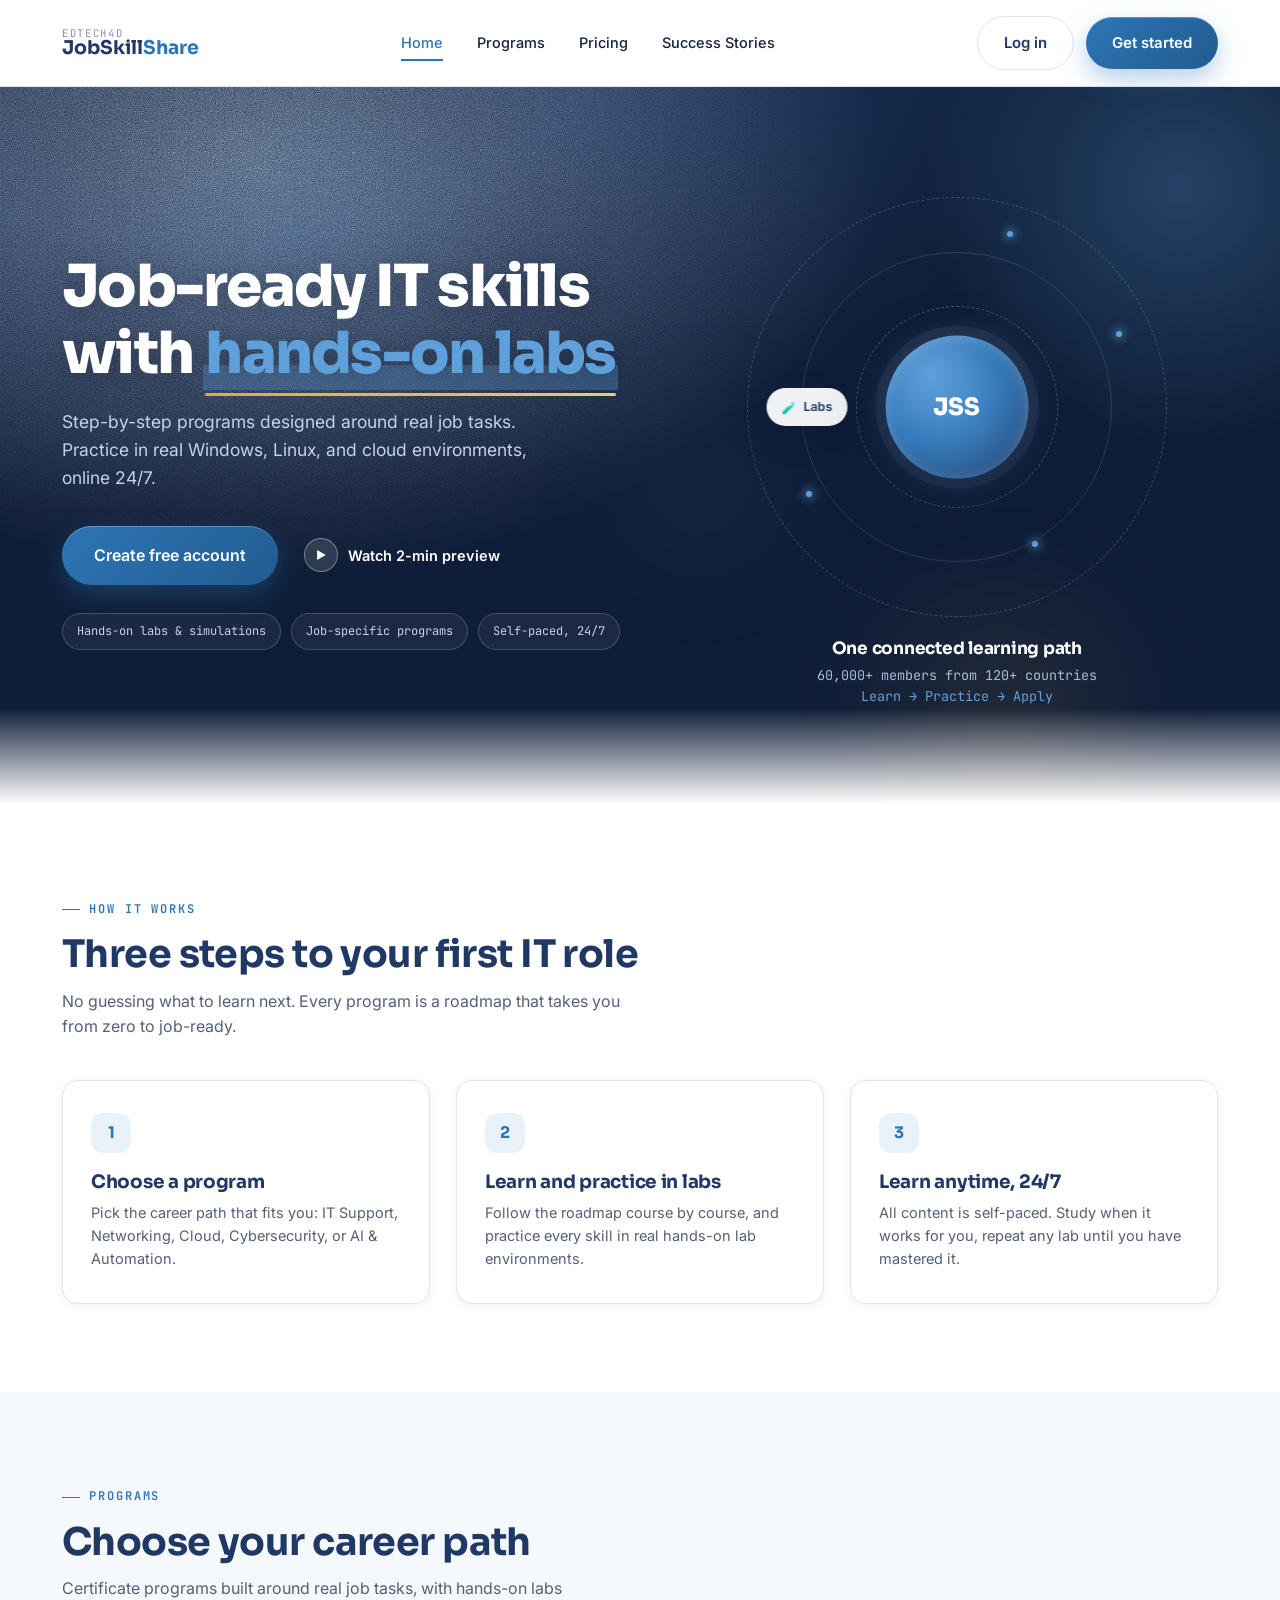
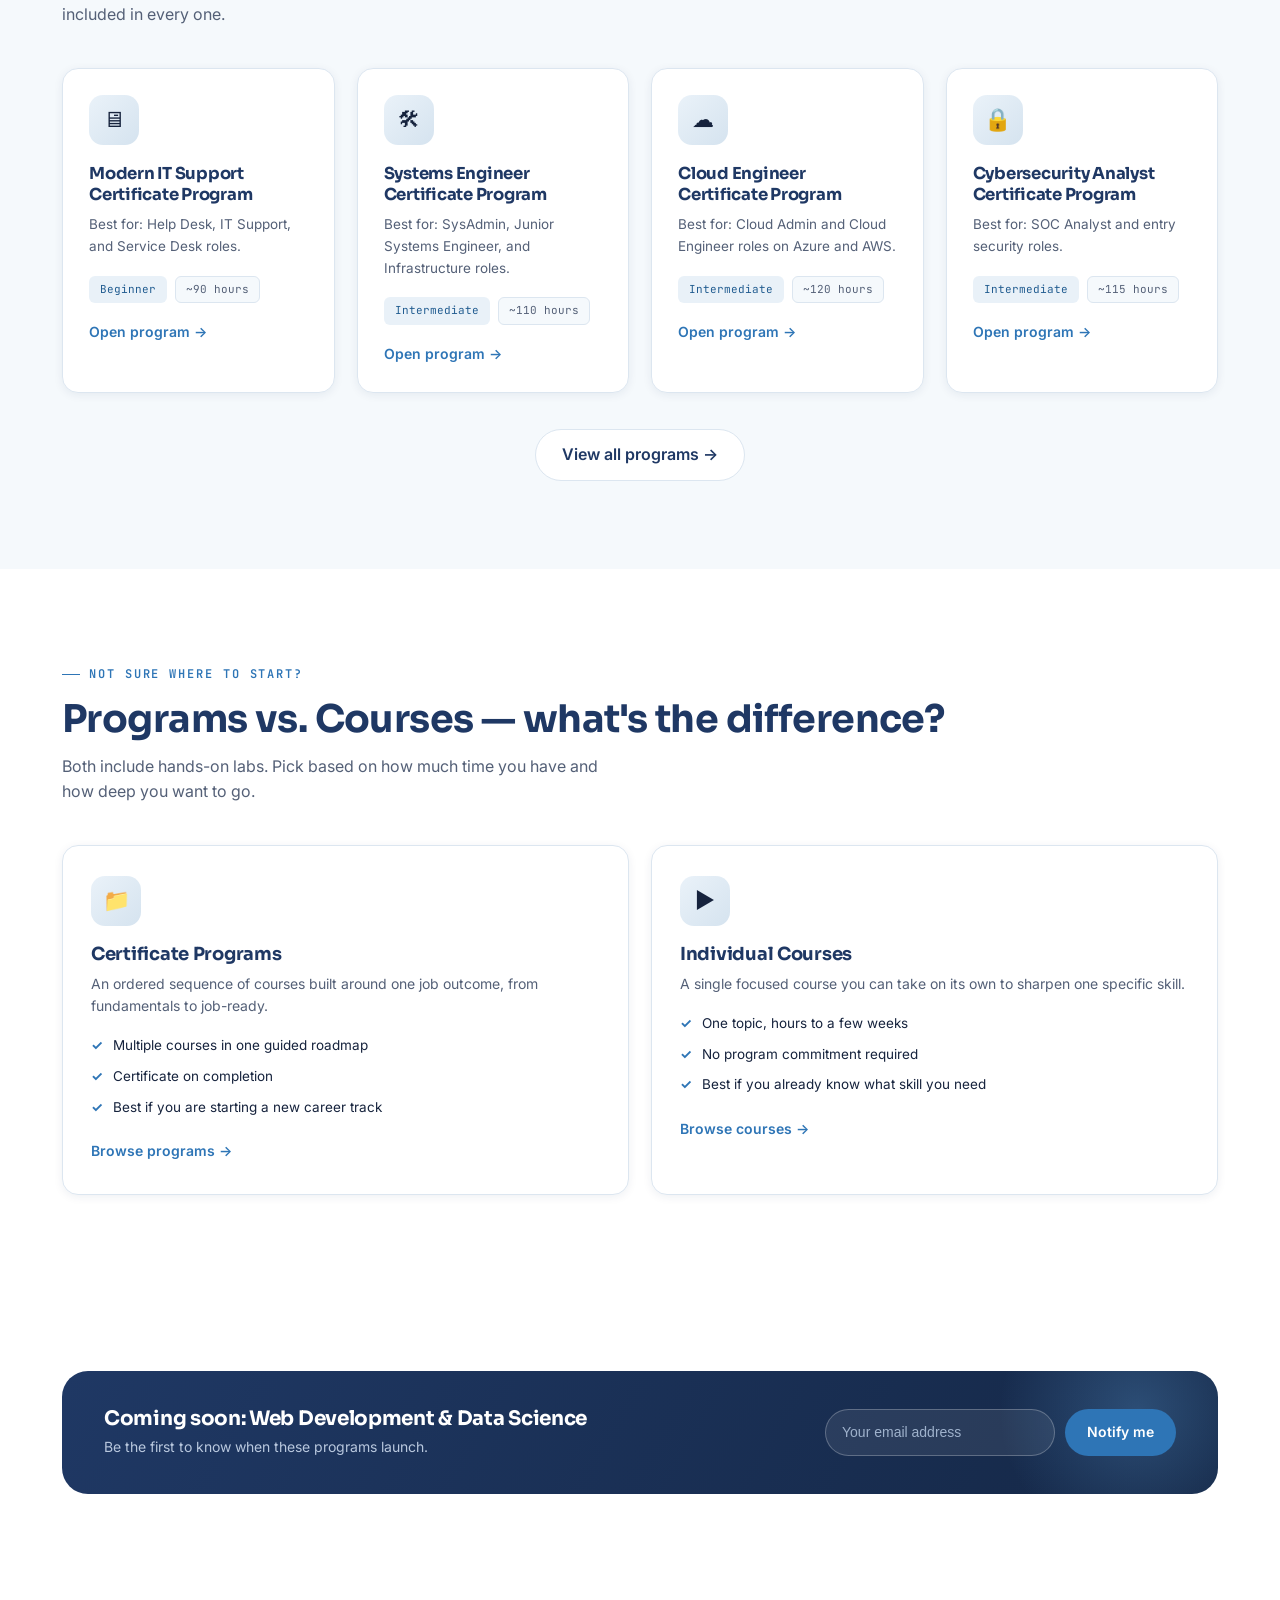
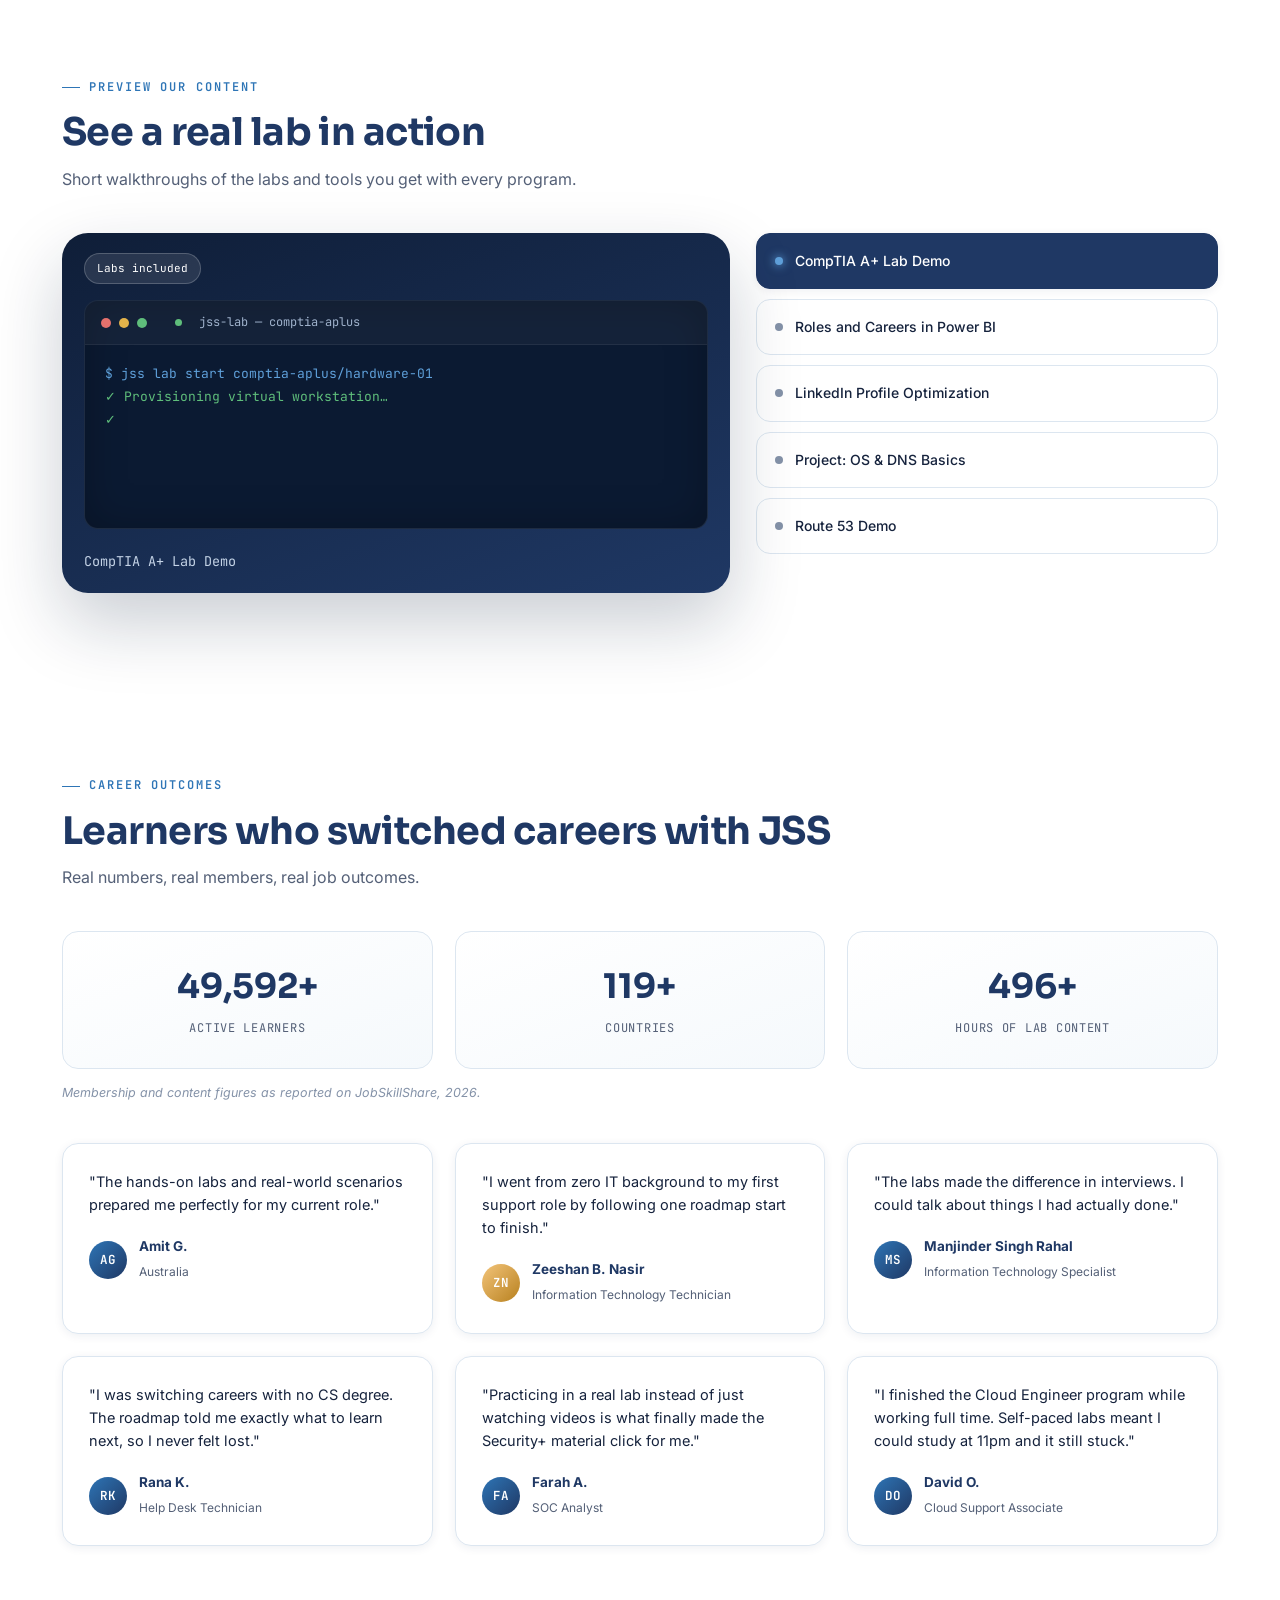
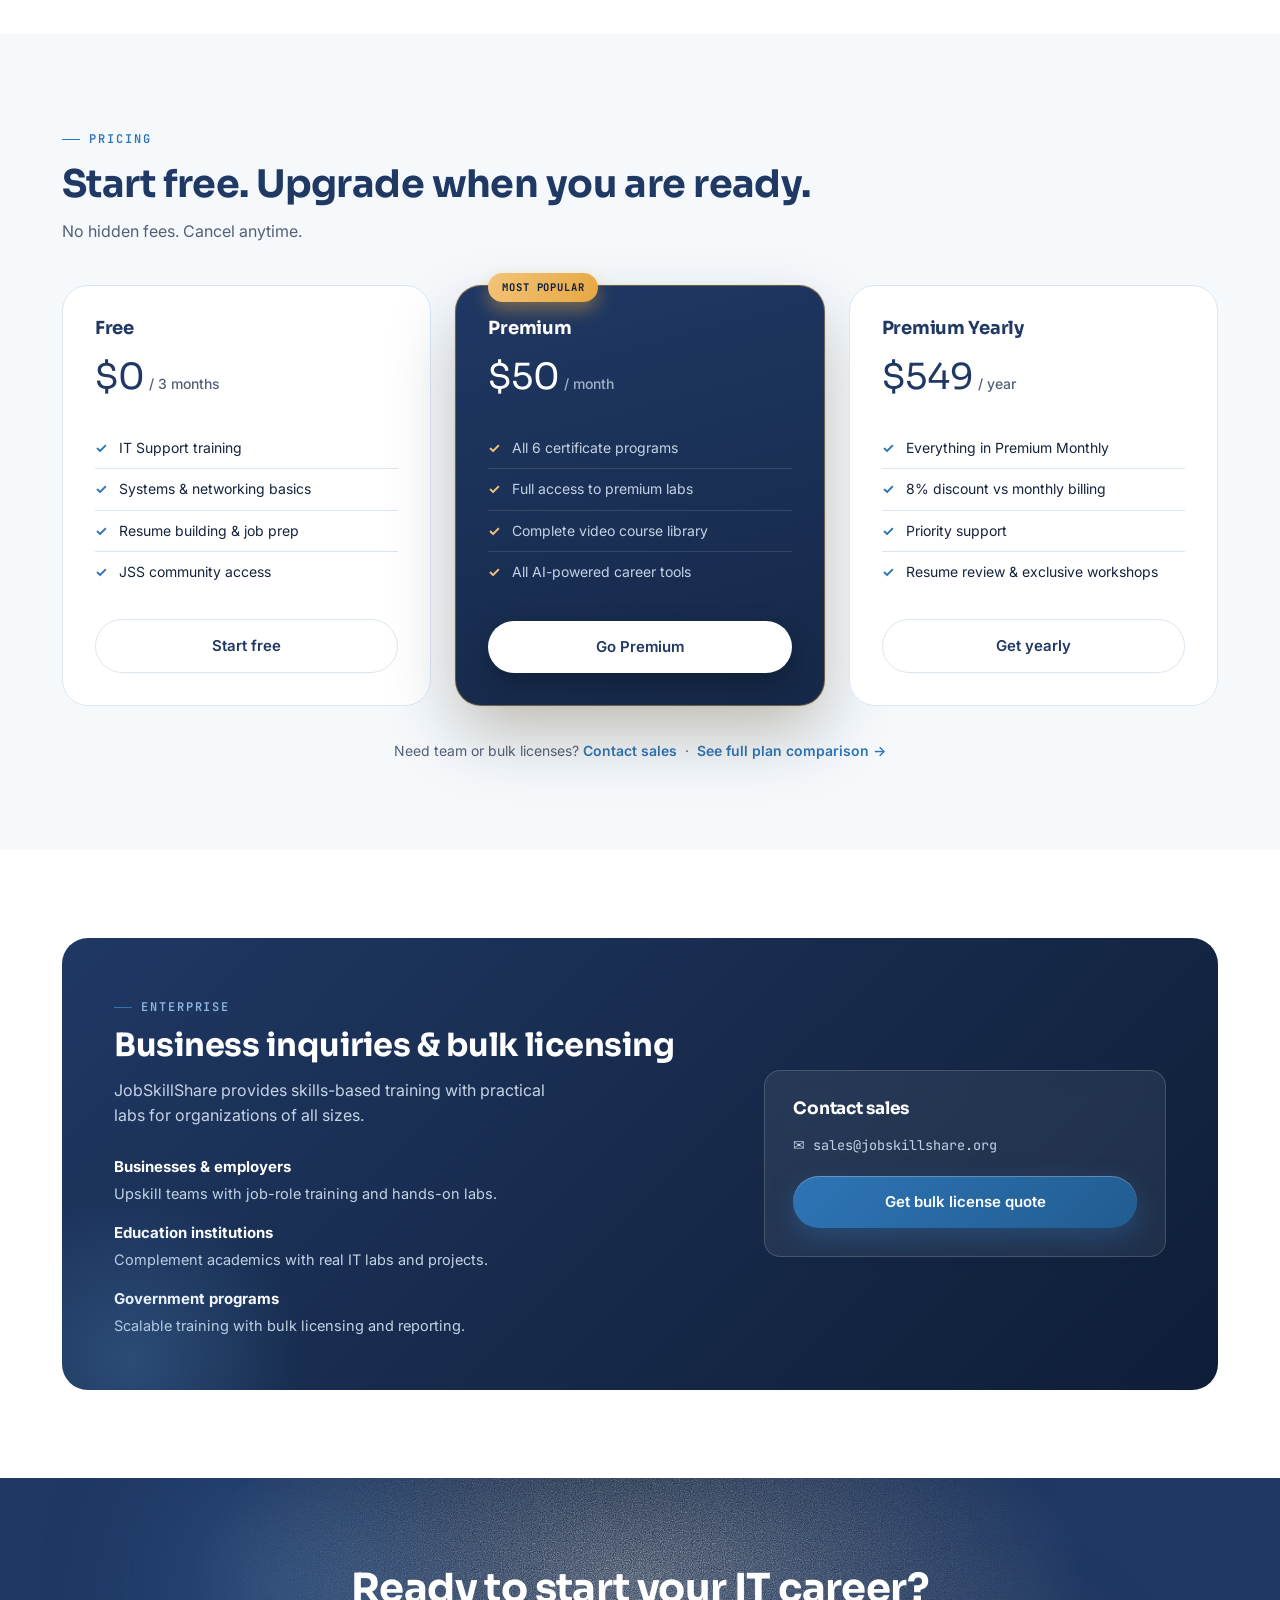
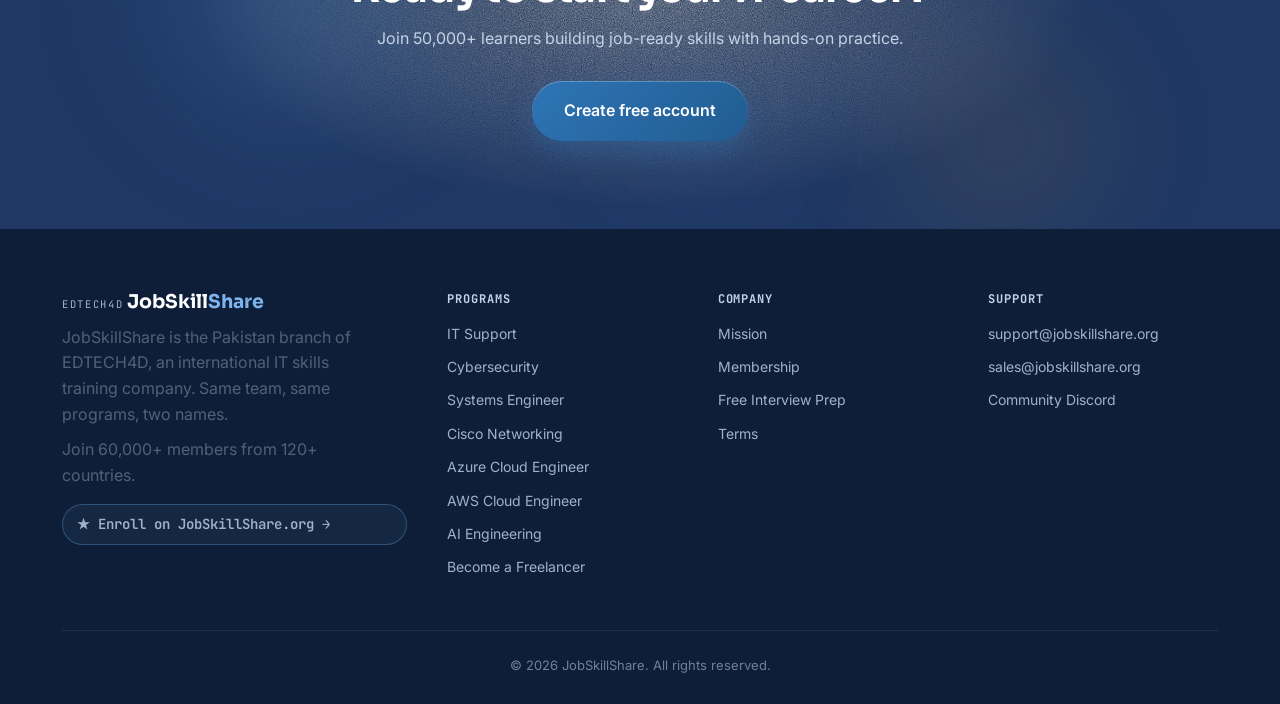
==== commit 1b6ffe89: "resolving reviewed issues by team members" ====
--- a/index.html
+++ b/index.html
@@ -293,6 +293,52 @@
       </div>
     </section>
 
+    <!-- Programs vs Courses -->
+    <section>
+      <div class="wrap">
+        <div class="eyebrow">Not sure where to start?</div>
+        <h2 class="sec-title">Programs vs. Courses — what's the difference?</h2>
+        <p class="sec-sub">
+          Both include hands-on labs. Pick based on how much time you have and
+          how deep you want to go.
+        </p>
+        <div class="path-compare reveal-stagger">
+          <div class="path-card tilt">
+            <div class="icon">&#128193;</div>
+            <h3>Certificate Programs</h3>
+            <p>
+              An ordered sequence of courses built around one job outcome,
+              from fundamentals to job-ready.
+            </p>
+            <ul>
+              <li>Multiple courses in one guided roadmap</li>
+              <li>Certificate on completion</li>
+              <li>Best if you are starting a new career track</li>
+            </ul>
+            <a class="open" href="programs.html#program-directory"
+              >Browse programs &rarr;</a
+            >
+          </div>
+          <div class="path-card tilt">
+            <div class="icon">&#9654;</div>
+            <h3>Individual Courses</h3>
+            <p>
+              A single focused course you can take on its own to sharpen one
+              specific skill.
+            </p>
+            <ul>
+              <li>One topic, hours to a few weeks</li>
+              <li>No program commitment required</li>
+              <li>Best if you already know what skill you need</li>
+            </ul>
+            <a class="open" href="programs.html#individual-courses"
+              >Browse courses &rarr;</a
+            >
+          </div>
+        </div>
+      </div>
+    </section>
+
     <!-- Coming soon -->
     <section class="soon">
       <div class="wrap">
@@ -446,6 +492,36 @@
                 <b>Manjinder Singh Rahal</b
                 ><span>Information Technology Specialist</span>
               </div>
+            </div>
+          </div>
+          <div class="quote tilt">
+            <p>
+              "I was switching careers with no CS degree. The roadmap told me
+              exactly what to learn next, so I never felt lost."
+            </p>
+            <div class="who">
+              <div class="av">RK</div>
+              <div><b>Rana K.</b><span>Help Desk Technician</span></div>
+            </div>
+          </div>
+          <div class="quote tilt">
+            <p>
+              "Practicing in a real lab instead of just watching videos is
+              what finally made the Security+ material click for me."
+            </p>
+            <div class="who">
+              <div class="av">FA</div>
+              <div><b>Farah A.</b><span>SOC Analyst</span></div>
+            </div>
+          </div>
+          <div class="quote tilt">
+            <p>
+              "I finished the Cloud Engineer program while working full time.
+              Self-paced labs meant I could study at 11pm and it still stuck."
+            </p>
+            <div class="who">
+              <div class="av">DO</div>
+              <div><b>David O.</b><span>Cloud Support Associate</span></div>
             </div>
           </div>
         </div>
--- a/style.min.css
+++ b/style.min.css
@@ -1 +1 @@
-@keyframes spin{to{transform:rotate(360deg)}}@keyframes counterspin{to{transform:rotate(-360deg)}}@keyframes corepulse{0%,to{opacity:.55;transform:scale(1)}50%{opacity:.9;transform:scale(1.12)}}@keyframes ringspin{to{transform:rotate(360deg)}}@keyframes livepulse{0%{box-shadow:0 0 0 0 rgba(95,190,123,.6)}70%{box-shadow:0 0 0 8px transparent}to{box-shadow:0 0 0 0 transparent}}@keyframes blink{50%{opacity:0}}@keyframes authFadeIn{0%{opacity:0}to{opacity:1}}@keyframes authRise{0%{opacity:0;transform:translateY(14px) scale(.98)}to{opacity:1;transform:translateY(0) scale(1)}}@keyframes orbFloat1{0%,to{transform:translate(0,0) scale(1)}50%{transform:translate(40px,50px) scale(1.12)}}@keyframes orbFloat2{0%,to{transform:translate(0,0) scale(1)}50%{transform:translate(-50px,-30px) scale(1.08)}}@keyframes orbFloat3{0%,to{transform:translate(0,0) scale(1)}50%{transform:translate(30px,-40px) scale(1.15)}}@keyframes ctaBreathe{0%,to{box-shadow:inset 0 1px 0 rgba(255,255,255,.25),0 10px 26px rgba(46,117,182,.35)}50%{box-shadow:inset 0 1px 0 rgba(255,255,255,.3),0 14px 38px rgba(95,160,218,.55)}}@keyframes rippleOut{to{transform:scale(3.2);opacity:0}}@keyframes authStepIn{0%{opacity:0;transform:translateY(8px)}to{opacity:1;transform:translateY(0)}}@keyframes heroRise{0%{opacity:0;transform:translateY(18px)}to{opacity:1;transform:translateY(0)}}:root{--blue:#2e75b6;--navy:#1f3864;--ice:#d5e3ef;--blue-light:#5fa0da;--blue-dark:#215c90;--navy-2:#152847;--navy-3:#0f1e38;--ice-2:#eaf2f9;--ice-3:#f5f9fc;--white:#ffffff;--text:#16233d;--slate:#546077;--slate-2:#8492a8;--line:#dce6f0;--good:#2fa86b;--bad:#c0432f;--gold:#e6a740;--gold-light:#f3c47a;--gold-dark:#b8811f;--noise:url("data:image/svg+xml;utf8,<svg xmlns='http://www.w3.org/2000/svg' width='180' height='180'><filter id='n'><feTurbulence type='fractalNoise' baseFrequency='0.9' numOctaves='2' stitchTiles='stitch'/><feColorMatrix type='saturate' values='0'/></filter><rect width='100%25' height='100%25' filter='url(%23n)'/></svg>");--radius-s:10px;--radius-m:16px;--radius-l:26px;--shadow-s:0 2px 10px rgba(20, 45, 85, 0.07);--shadow-m:0 16px 40px rgba(20, 45, 85, 0.12);--shadow-l:0 30px 70px rgba(15, 30, 60, 0.22);--glow:0 0 0 1px rgba(46, 117, 182, 0.08), 0 20px 60px rgba(46, 117, 182, 0.18);--ease:cubic-bezier(0.22, 1, 0.36, 1);--ease-soft:cubic-bezier(0.4, 0, 0.2, 1);--ease-pop:cubic-bezier(0.34, 1.56, 0.64, 1);--font-display:"Sora", sans-serif;--font-body:"Inter", sans-serif;--font-mono:"JetBrains Mono", monospace}*,::after,::before{box-sizing:border-box;margin:0;padding:0}body,html{overflow-x:hidden}html{scroll-behavior:smooth}body{font-family:var(--font-body);color:var(--text);background:var(--white);line-height:1.6;-webkit-font-smoothing:antialiased}body.modal-open{overflow:hidden}img{max-width:100%;display:block}a,button{color:inherit}a{text-decoration:none}ul{list-style:none}button{font:inherit;cursor:pointer;border:0;background:0 0}.wrap{max-width:1220px;margin:0 auto;padding:0 32px}h1,h2,h3,h4{font-family:var(--font-display);color:var(--navy);letter-spacing:-.015em;line-height:1.15}p{color:var(--slate)}:focus-visible{outline:3px solid var(--blue-light);outline-offset:3px;border-radius:6px}::selection{background:var(--blue);color:var(--white)}.eyebrow{font-family:var(--font-mono);font-size:12px;letter-spacing:.16em;text-transform:uppercase;color:var(--blue);font-weight:600;display:inline-flex;align-items:center;gap:9px}.eyebrow::before{content:"";width:18px;height:1px;background:var(--blue);display:inline-block}.sec-title{font-size:clamp(26px,3.2vw,38px);margin:14px 0 12px}.sec-sub{max-width:560px;font-size:16px;margin-bottom:40px}.btn{display:inline-flex;align-items:center;justify-content:center;gap:8px;padding:14px 26px;border-radius:999px;font-weight:600;font-size:15px;position:relative;overflow:hidden;isolation:isolate;transition:transform .32s var(--ease),box-shadow .32s var(--ease),background .25s var(--ease-soft),color .25s var(--ease-soft),border-color .25s var(--ease-soft);white-space:nowrap}.btn::before{content:"";position:absolute;inset:0;z-index:-1;background:linear-gradient(115deg,transparent 30%,rgba(255,255,255,.35) 50%,transparent 70%);transform:translateX(-120%);transition:transform .6s var(--ease-soft)}.btn:hover::before{transform:translateX(120%)}.btn-primary{background:linear-gradient(135deg,var(--blue) 0%,var(--blue-dark) 100%);color:var(--white);box-shadow:inset 0 1px 0 rgba(255,255,255,.25),0 10px 26px rgba(46,117,182,.35)}.btn-primary:hover{transform:translate(var(--tx, 0),calc(var(--ty, 0) - 3px));box-shadow:0 18px 38px rgba(46,117,182,.48)}.btn-primary:active{transform:translate(var(--tx, 0),calc(var(--ty, 0) - 1px));box-shadow:0 10px 22px rgba(46,117,182,.4)}.btn-ghost{background:0 0;color:var(--navy);border:1.5px solid var(--line)}.btn-ghost:hover{border-color:var(--blue);color:var(--blue);background:rgba(46,117,182,.05);transform:translateY(-2px)}.btn-big{padding:17px 32px;font-size:16px}.btn:disabled{opacity:.5;cursor:not-allowed;transform:none!important}.final .btn-ghost,.hero .btn-ghost{color:var(--white);border-color:rgba(255,255,255,.3)}.final .btn-ghost:hover,.hero .btn-ghost:hover{border-color:var(--white);background:rgba(255,255,255,.08);color:var(--white)}header{position:sticky;top:0;z-index:60;background:rgba(255,255,255,.86);backdrop-filter:blur(14px) saturate(160%);border-bottom:1px solid var(--line);transition:box-shadow .3s var(--ease-soft),background .3s var(--ease-soft)}header.scrolled{background:rgba(255,255,255,.96);box-shadow:0 8px 30px rgba(20,45,85,.08)}.logo,.nav{display:flex}.nav{align-items:center;justify-content:space-between;padding:16px 32px;gap:24px}.logo{flex-direction:column;line-height:1.05}.logo .parent{font-family:var(--font-mono);font-size:10.5px;letter-spacing:.16em;color:var(--slate-2);text-transform:uppercase}.logo .main{font-family:var(--font-display);font-weight:700;font-size:19px;color:var(--navy)}.logo .main span,.menu>a.active,.menu>a:hover{color:var(--blue)}.menu,.nav-actions{display:flex;align-items:center;gap:34px}.menu>a{font-weight:500;font-size:14.5px;color:var(--text);position:relative;padding:6px 0;transition:color .2s var(--ease-soft)}.menu>a::after{content:"";position:absolute;left:0;bottom:0;height:2px;width:0;background:var(--blue);transition:width .3s var(--ease)}.menu>a.active::after,.menu>a:hover::after{width:100%}.nav-actions{gap:12px}.menu .nav-actions.mobile-show{display:none}.menu-toggle{display:none;flex-direction:column;gap:5px;padding:6px}.menu-toggle span{width:22px;height:2px;background:var(--navy);border-radius:2px;transition:.25s var(--ease-soft)}.menu-toggle.open span:nth-child(1){transform:translateY(7px) rotate(45deg)}.menu-toggle.open span:nth-child(2){opacity:0}.menu-toggle.open span:nth-child(3){transform:translateY(-7px) rotate(-45deg)}.hero{position:relative;background:radial-gradient(ellipse 900px 500px at 15% -10%,var(--navy-2) 0%,var(--navy) 45%,var(--navy-3) 100%);color:var(--white);overflow:hidden;padding:110px 0 96px}.hero::after,.hero::before{content:"";position:absolute}.hero::before{inset:0;background-image:var(--noise),linear-gradient(rgba(213,227,239,.05) 1px,transparent 1px),linear-gradient(90deg,rgba(213,227,239,.05) 1px,transparent 1px);background-size:180px 180px,44px 44px,44px 44px;background-blend-mode:soft-light,normal,normal;opacity:.9;mask-image:radial-gradient(ellipse 900px 600px at 20% 10%,#000,transparent 70%)}.hero::after{top:-160px;right:-160px;width:520px;height:520px;border-radius:50%;background:radial-gradient(circle,rgba(95,160,218,.28),transparent 70%);filter:blur(10px)}.hero-divider{position:absolute;left:0;right:0;bottom:0;height:96px;pointer-events:none;background:linear-gradient(180deg,transparent,var(--white));z-index:1}.hero .wrap{display:grid;grid-template-columns:1.05fr .95fr;gap:56px;align-items:center;position:relative;z-index:1}.hero-text h1{color:var(--white);font-size:clamp(38px,4.6vw,58px);font-weight:800;letter-spacing:-.03em;margin-bottom:20px;text-shadow:0 2px 24px rgba(0,0,0,.25)}.hero-text h1 em{font-style:normal;position:relative;color:var(--blue-light);background:linear-gradient(180deg,transparent 66%,rgba(95,160,218,.32) 66%);padding:0 2px}.hero-text h1 em::after{content:"";position:absolute;left:2px;right:2px;bottom:-6px;height:3px;border-radius:2px;background:linear-gradient(90deg,var(--gold),var(--gold-light))}.hero .lead{font-size:17.5px;color:#c4d3e6;max-width:480px;margin-bottom:34px}.hero-cta{display:flex;align-items:center;gap:26px;flex-wrap:wrap;margin-bottom:28px}.preview-link,.preview-link .play{display:inline-flex;align-items:center}.preview-link{gap:10px;font-weight:600;font-size:14.5px;color:var(--white)}.preview-link .play{width:34px;height:34px;border-radius:50%;background:rgba(255,255,255,.12);border:1px solid rgba(255,255,255,.35);justify-content:center;font-size:11px;transition:.25s var(--ease-soft)}.preview-link:hover .play{background:var(--blue);border-color:var(--blue);transform:scale(1.08)}.chips{display:flex;gap:10px;flex-wrap:wrap}.chip{font-family:var(--font-mono);font-size:12px;color:#c4d3e6;border:1px solid rgba(255,255,255,.18);background:rgba(255,255,255,.05);padding:8px 14px;border-radius:999px}.hero-visual{position:relative;display:flex;flex-direction:column;align-items:center;gap:22px}.orbit{position:relative;width:min(420px,88vw);aspect-ratio:1/1}.orbit-ring{border:1px dashed rgba(213,227,239,.22)}.orbit-ring.r1{inset:0}.orbit-ring.r2{inset:13%;border-style:solid;border-color:rgba(213,227,239,.14)}.orbit-ring.r3{inset:26%;border-color:rgba(213,227,239,.28)}.orbit-core,.orbit-core::after,.orbit-ring{position:absolute;border-radius:50%}.orbit-core{top:50%;left:50%;transform:translate(-50%,-50%);width:34%;height:34%;background:radial-gradient(circle at 32% 28%,var(--blue-light) 0%,var(--blue) 45%,var(--navy) 100%);display:flex;align-items:center;justify-content:center;color:var(--white);font-family:var(--font-display);font-weight:800;font-size:clamp(18px,2.4vw,24px);letter-spacing:.02em;box-shadow:0 25px 60px rgba(15,30,60,.5),0 0 0 10px rgba(255,255,255,.06),inset 0 2px 14px rgba(255,255,255,.25);z-index:3}.orbit-core::after{content:"";inset:-16%;background:radial-gradient(circle,rgba(95,160,218,.35),transparent 70%);z-index:-1;animation:corepulse 3.2s ease-in-out infinite}.orbit-track{position:absolute;inset:0;animation:spin 34s linear infinite;z-index:2}.orbit-tag{position:absolute;top:50%;left:50%;width:0;height:0}.tag-fix{position:absolute;transform:translate(-50%,-50%) rotate(var(--fix))}.tag-spin{display:inline-block;animation:counterspin 34s linear infinite}.pill{display:inline-flex;align-items:center;gap:7px;white-space:nowrap;background:rgba(255,255,255,.94);color:var(--navy);padding:9px 15px;border-radius:999px;font-size:12.5px;font-weight:600;box-shadow:0 12px 28px rgba(10,20,45,.28);backdrop-filter:blur(6px)}.pill .ic{color:var(--blue);font-size:12px}.orbit-tag:nth-child(4) .pill .ic{color:var(--gold-dark)}.orbit-dot{position:absolute;width:6px;height:6px;border-radius:50%;background:var(--blue-light);box-shadow:0 0 10px 2px rgba(95,160,218,.7)}.orbit-caption{text-align:center}.orbit-caption h4{color:var(--white);font-size:17px;margin-bottom:6px}.orbit-caption p{color:#a9bbd4;font-size:13.5px;font-family:var(--font-mono)}.orbit-caption .flow{color:var(--blue-light)}.orbit-ring.r3{animation:ringspin 60s linear infinite}@media (prefers-reduced-motion:reduce){.orbit-core::after,.orbit-ring.r3,.orbit-track,.tag-spin{animation:none}}section{padding:88px 0}.pricing,.programs{background:var(--ice-3)}.steps{display:grid;grid-template-columns:repeat(3,1fr);gap:26px}.step{background:var(--white);border:1px solid var(--line);border-radius:var(--radius-m);padding:32px 28px;position:relative;overflow:hidden;box-shadow:var(--shadow-s);transition:transform .25s var(--ease-pop),box-shadow .25s ease,border-color .25s ease}.step::before{content:"";position:absolute;top:0;left:0;right:0;height:3px;background:linear-gradient(90deg,var(--blue),var(--blue-light));transform:scaleX(0);transform-origin:left;transition:transform .3s ease}.prog:hover,.step:hover{transform:translateY(-6px)}.step:hover{box-shadow:var(--shadow-m);border-color:transparent}.step:hover::before{transform:scaleX(1)}.num{width:40px;height:40px;border-radius:12px;background:var(--ice-2);color:var(--blue);display:flex;align-items:center;justify-content:center;font-family:var(--font-display);font-weight:700;font-size:16px;margin-bottom:18px}.prog h3,.step h3{font-size:18.5px;margin-bottom:9px}.step p{font-size:14.5px}.prog-grid{display:grid;grid-template-columns:repeat(4,1fr);gap:22px}.prog-grid-more{margin-top:22px}.prog{background:var(--white);border:1px solid var(--line);border-radius:var(--radius-m);padding:26px;box-shadow:var(--shadow-s);transition:transform .25s var(--ease-pop),box-shadow .25s ease;position:relative}.prog:hover{box-shadow:var(--glow)}.icon,.prog p{margin-bottom:18px}.icon{width:50px;height:50px;border-radius:14px;background:linear-gradient(135deg,var(--ice-2),var(--ice));display:flex;align-items:center;justify-content:center;font-size:22px}.prog h3{font-size:16.5px;line-height:1.3}.prog p{font-size:13.5px}.meta{display:flex;gap:8px;margin-bottom:16px;flex-wrap:wrap}.tag{font-family:var(--font-mono);font-size:11px;color:var(--slate);background:var(--ice-3);border:1px solid var(--line);padding:4px 10px;border-radius:6px}.tag.lvl{color:var(--blue-dark);background:rgba(46,117,182,.1);border-color:transparent}.open{font-size:14px;color:var(--blue);gap:4px;transition:gap .2s ease}.open:hover{gap:8px}.camp-link,.open,.view-all{display:inline-flex;align-items:center;font-weight:600}.camp-link{gap:4px;margin-top:8px;font-size:12.5px;color:var(--slate);transition:gap .2s ease,color .2s ease}.camp-link:hover{gap:8px;color:var(--blue)}.view-all{gap:6px;width:fit-content;margin:36px auto 0;color:var(--navy);border:1.5px solid var(--line);background:var(--white);padding:12px 26px;border-radius:999px;position:relative;left:50%;transform:translateX(-50%);transition:transform .3s var(--ease),border-color .25s var(--ease-soft),color .25s var(--ease-soft),box-shadow .3s var(--ease)}.view-all:hover{border-color:var(--blue);color:var(--blue);box-shadow:var(--shadow-s);transform:translateX(-50%) translateY(-2px)}.soon .box,.soon form{display:flex;position:relative}.soon .box{background:linear-gradient(120deg,var(--navy),var(--navy-2));color:var(--white);border-radius:var(--radius-l);padding:36px 42px;justify-content:space-between;align-items:center;gap:28px;flex-wrap:wrap;overflow:hidden}.soon .box::after{content:"";position:absolute;top:-100px;right:-60px;width:280px;height:280px;border-radius:50%;background:radial-gradient(circle,rgba(95,160,218,.3),transparent 70%)}.soon h3{color:var(--white);font-size:20px;margin-bottom:6px}.soon p{color:#b9c8de;font-size:14px}.soon form{gap:10px;z-index:1}.soon input{padding:12px 16px;border-radius:999px;border:1px solid rgba(255,255,255,.25);background:rgba(255,255,255,.08);color:var(--white);font-size:14px;min-width:230px}.soon input::placeholder{color:#9fb2cc}.soon input:focus{outline:0;border-color:var(--blue-light);background:rgba(255,255,255,.14)}.soon button{padding:12px 22px;background:var(--blue);font-weight:600;font-size:14px;transition:.25s var(--ease-soft)}.soon button:hover{background:var(--blue-dark);transform:translateY(-1px)}.soon .thanks{font-family:var(--font-mono);font-size:13px;color:var(--blue-light);margin-top:8px}.preview-grid{display:grid;grid-template-columns:1.3fr .9fr;gap:26px;align-items:stretch}.preview-main,.term{overflow:hidden;display:flex;flex-direction:column}.preview-main{position:relative;border-radius:var(--radius-l);background:linear-gradient(160deg,var(--navy-3) 0%,var(--navy) 100%);min-height:360px;box-shadow:var(--shadow-l)}.preview-main .badge,.soon button{color:var(--white);border-radius:999px}.preview-main .badge{align-self:flex-start;margin:20px 0 0 22px;background:rgba(255,255,255,.1);border:1px solid rgba(255,255,255,.2);font-family:var(--font-mono);font-size:11px;padding:6px 12px}.term{margin:16px 22px 22px;background:#0b1a32;border-radius:14px;border:1px solid rgba(255,255,255,.08);flex:1;box-shadow:inset 0 0 40px rgba(0,0,0,.25)}.term-bar{display:flex;align-items:center;gap:8px;padding:12px 16px;background:rgba(255,255,255,.04);border-bottom:1px solid rgba(255,255,255,.06)}.term-bar i{width:10px;height:10px;border-radius:50%;background:rgba(255,255,255,.18);display:inline-block}.term-bar i:nth-child(1){background:#e5716c}.term-bar i:nth-child(2){background:#e3b34a}.term-bar i:nth-child(3){background:#5fbe7b}.term-bar span{margin-left:10px;font-family:var(--font-mono);font-size:12px;color:#9fb2cc;display:flex;align-items:center;gap:7px}.live-dot{width:7px;height:7px;border-radius:50%;background:#5fbe7b;display:inline-block;box-shadow:0 0 0 0 rgba(95,190,123,.6);animation:livepulse 2s infinite}.term-body{flex:1;padding:18px 20px;font-size:13px;color:#cfe0f3;overflow:hidden;line-height:1.75}.term-body .ln{white-space:pre-wrap}.foot>div>a:hover,.term-body .prompt{color:var(--blue-light)}.term-body .ok{color:#5fbe7b}.term-body .cursor{display:inline-block;width:7px;height:14px;background:var(--blue-light);vertical-align:middle;margin-left:2px;animation:blink 1s step-end infinite}.cap,.stat span,.term-body{font-family:var(--font-mono)}.cap{margin:0 22px 20px;color:#c4d3e6;font-size:13.5px}.playbtn{display:none}.preview-list{display:flex;flex-direction:column;gap:10px}.preview-item{padding:16px 18px;border-radius:14px;border:1px solid var(--line);background:var(--white);display:flex;align-items:center;gap:12px;font-weight:500;font-size:14px;color:var(--text);transition:.25s var(--ease-soft);cursor:pointer}.preview-item .dot{width:8px;height:8px;border-radius:50%;background:var(--slate-2);flex-shrink:0;transition:.25s var(--ease-soft)}.preview-item:hover{border-color:var(--blue)}.preview-item.active{background:var(--navy);color:var(--white);border-color:var(--navy);box-shadow:var(--shadow-s)}.preview-item.active .dot{background:var(--blue-light);box-shadow:0 0 8px 2px rgba(95,160,218,.6)}.stats{display:grid;grid-template-columns:repeat(3,1fr);gap:22px;margin-bottom:14px}.stat{background:linear-gradient(160deg,var(--white),var(--ice-3));border:1px solid var(--line);border-radius:var(--radius-m);padding:28px;text-align:center}.stat b{display:block;font-family:var(--font-display);font-size:34px;color:var(--navy)}.stat span{font-size:12px;letter-spacing:.06em;text-transform:uppercase;color:var(--slate)}.stat-caption{font-size:12.5px;color:var(--slate-2);margin-bottom:40px;font-style:italic}.quotes{display:grid;grid-template-columns:repeat(3,1fr);gap:22px}.quote{background:var(--white);border:1px solid var(--line);border-radius:var(--radius-m);padding:26px;box-shadow:var(--shadow-s);transition:transform .35s var(--ease-pop),box-shadow .35s var(--ease),border-color .25s var(--ease-soft)}.quote:hover{transform:translateY(-5px);box-shadow:var(--shadow-m)}.quote:nth-child(2) .av{background:linear-gradient(135deg,var(--gold-light),var(--gold-dark))}.quote p{color:var(--text);font-size:14.5px;margin-bottom:20px;line-height:1.6}.av,.who{display:flex;align-items:center}.who{gap:12px}.av{width:38px;height:38px;border-radius:50%;background:linear-gradient(135deg,var(--blue),var(--navy));color:var(--white);justify-content:center;font-family:var(--font-mono);font-size:12.5px;font-weight:600}.who b{display:block;font-size:13.5px;color:var(--navy)}.who span{font-size:12px;color:var(--slate)}.billing-toggle,.bt-opt{border-radius:999px;display:inline-flex;align-items:center}.billing-toggle{gap:4px;background:var(--white);border:1.5px solid var(--line);padding:4px;margin-bottom:32px}.bt-opt{padding:10px 20px;font-size:13.5px;font-weight:600;color:var(--slate);gap:8px;transition:.25s var(--ease-soft)}.bt-opt.active{background:linear-gradient(135deg,var(--blue),var(--blue-dark));color:var(--white)}.bt-save{font-family:var(--font-mono);font-size:10.5px;background:rgba(255,255,255,.22);padding:2px 8px;border-radius:6px}.bt-opt:not(.active) .bt-save{background:rgba(46,117,182,.12);color:var(--blue-dark)}.plans{display:grid;grid-template-columns:repeat(3,1fr);gap:24px;align-items:stretch}.plan,.plan li{position:relative}.plan{background:var(--white);border:1px solid var(--line);border-radius:var(--radius-l);padding:32px;display:flex;flex-direction:column;transition:transform .25s var(--ease-pop),box-shadow .25s ease}.plan:hover{transform:translateY(-6px);box-shadow:var(--shadow-m)}.plan.featured{background:linear-gradient(165deg,var(--navy),var(--navy-2));border:1px solid rgba(230,167,64,.4);box-shadow:var(--shadow-l),0 0 0 1px rgba(230,167,64,.12),0 30px 60px -20px rgba(230,167,64,.25);transform:scale(1.03)}.plan.featured:hover{transform:scale(1.03) translateY(-6px);box-shadow:var(--shadow-l),0 0 0 1px rgba(230,167,64,.2),0 34px 70px -16px rgba(230,167,64,.35)}.breadcrumb a:hover,.plan.featured,.plan.featured .price,.plan.featured h3{color:var(--white)}.plan.featured li,.plan.featured p{color:#c4d3e6}.flag,.plan-note{font-family:var(--font-mono)}.plan-note{font-size:11.5px;color:#9fb2cc;text-align:center;margin-top:12px}.flag{position:absolute;top:-13px;left:32px;background:linear-gradient(120deg,var(--gold-light),var(--gold));color:var(--navy-3);font-weight:700;font-size:10.5px;letter-spacing:.08em;padding:6px 14px;border-radius:999px;box-shadow:0 8px 18px rgba(230,167,64,.45)}.plan h3{font-size:18px;margin-bottom:10px}.price{font-family:var(--font-display);font-size:36px;color:var(--navy);margin-bottom:22px}.price small{font-family:var(--font-body);font-size:14px;font-weight:500;color:var(--slate)}.plan.featured .price small{color:#9fb2cc}.plan ul{margin-bottom:26px;flex:1}.plan li{font-size:14px;color:var(--text);padding:9px 0 9px 24px;border-bottom:1px solid var(--line)}.plan.featured li{border-bottom-color:rgba(255,255,255,.12)}.plan li:last-child{border-bottom:none}.plan li::before{content:"✓";position:absolute;left:0;color:var(--blue);font-weight:700}.plan.featured li::before{color:var(--gold-light)}.ent-form .btn,.plan .btn{width:100%}.plan.featured .btn-primary{background:var(--white);color:var(--navy);box-shadow:0 10px 26px rgba(0,0,0,.25)}.plan.featured .btn-primary:hover{background:var(--ice-2)}.pricing-note{text-align:center;font-size:14px;color:var(--slate);margin-top:34px}.pricing-note a{color:var(--blue);font-weight:600}.ent-card,.ent-card h2,.row b{color:var(--white)}.ent-card{background:linear-gradient(135deg,var(--navy) 0%,var(--navy-2) 60%,var(--navy-3) 100%);border-radius:var(--radius-l);padding:52px;display:grid;grid-template-columns:1.2fr .8fr;gap:48px;align-items:center;position:relative;overflow:hidden}.ent-card::after{content:"";position:absolute;bottom:-140px;left:-100px;width:340px;height:340px;border-radius:50%;background:radial-gradient(circle,rgba(95,160,218,.25),transparent 70%)}.ent-card h2{font-size:clamp(24px,2.8vw,32px);margin:10px 0 14px}.ent-card>div>p{color:#c4d3e6;max-width:460px;margin-bottom:26px}.ent-list{display:flex;flex-direction:column;gap:16px}.row div{font-size:14.5px;color:#c4d3e6;line-height:1.6}.row b{display:block;font-size:15px;margin-bottom:3px}.ent-form{background:rgba(255,255,255,.07);border:1px solid rgba(255,255,255,.16);border-radius:var(--radius-m);padding:28px;backdrop-filter:blur(10px);position:relative;z-index:1}.ent-form h4{font-size:17px;margin-bottom:16px}.contact{font-family:var(--font-mono);font-size:13.5px;color:#c4d3e6;margin-bottom:20px;display:flex;align-items:center;gap:8px}.ent-form h4,.final,.final h2{color:var(--white)}.final{text-align:center;background:radial-gradient(ellipse 700px 400px at 50% 0%,var(--navy-2),var(--navy) 60%);position:relative;overflow:hidden}.final::before{content:"";position:absolute;inset:0;background-image:var(--noise),radial-gradient(circle,rgba(213,227,239,.08) 1px,transparent 1px);background-size:180px 180px,28px 28px;background-blend-mode:soft-light,normal;opacity:.9;mask-image:radial-gradient(ellipse 600px 300px at 50% 30%,#000,transparent 75%)}.final .wrap{position:relative;z-index:1}.final h2{font-size:clamp(28px,3.4vw,40px);margin-bottom:14px}.final p,.foot h4{color:#c4d3e6;margin-bottom:30px;font-size:16px}footer{background:var(--navy-3);color:#9fb2cc;padding:64px 0 28px}.foot{display:grid;grid-template-columns:1.5fr 1fr 1fr 1fr;gap:40px;padding-bottom:40px;border-bottom:1px solid rgba(255,255,255,.08)}.foot h4{font-family:var(--font-mono);font-size:12px;letter-spacing:.08em;text-transform:uppercase;margin-bottom:16px}.foot>div>a{display:block;margin-bottom:11px;font-size:14px;color:#9fb2cc;overflow-wrap:anywhere}.copyright{padding-top:24px;font-size:13px;color:#6e80a0;text-align:center}.reveal{opacity:0;transform:translateY(24px) scale(.98);filter:blur(6px);transition:opacity .7s cubic-bezier(.16,1,.3,1),transform .7s cubic-bezier(.16,1,.3,1),filter .7s cubic-bezier(.16,1,.3,1)}.reveal-stagger.in>*,.reveal.in{opacity:1;transform:translateY(0) scale(1);filter:blur(0)}.reveal-stagger>*{opacity:0;transform:translateY(24px) scale(.97);filter:blur(5px);transition:opacity .6s cubic-bezier(.16,1,.3,1),transform .6s cubic-bezier(.16,1,.3,1),filter .6s cubic-bezier(.16,1,.3,1)}.reveal-stagger.in>:nth-child(1){transition-delay:.04s}.reveal-stagger.in>:nth-child(2){transition-delay:.12s}.reveal-stagger.in>:nth-child(3){transition-delay:.2s}.reveal-stagger.in>:nth-child(4){transition-delay:.28s}.reveal-stagger.in>:nth-child(5){transition-delay:.36s}.reveal-stagger.in>:nth-child(6){transition-delay:.44s}@media (prefers-reduced-motion:reduce){.reveal,.reveal-stagger>*{transition:opacity .3s ease!important;transform:none!important;filter:none!important}}@media (max-width:1080px){.hero .wrap{grid-template-columns:1fr}.hero-visual{order:-1}.prog-grid{grid-template-columns:repeat(2,1fr)}.preview-grid{grid-template-columns:1fr}.plans,.quotes,.stats,.steps{grid-template-columns:repeat(2,1fr)}.ent-card{grid-template-columns:1fr}.foot{grid-template-columns:1fr 1fr}.plan.featured{transform:none}.plan.featured:hover{transform:translateY(-6px)}}@media (max-width:760px){.wrap{padding:0 20px}section{padding:60px 0}.foot{grid-template-columns:1fr;gap:28px}.menu,.menu>a{border-bottom:1px solid var(--line)}.menu{position:absolute;top:100%;left:0;right:0;background:var(--white);flex-direction:column;align-items:stretch;gap:0;padding:8px 20px 20px;box-shadow:var(--shadow-m);display:none}.menu-toggle,.menu.open{display:flex}.menu>a{padding:14px 4px}.menu .nav-actions.mobile-show{display:flex;gap:10px;padding-top:16px}header .nav>.nav-actions:not(.mobile-show){display:none}.plans,.prog-grid,.quotes,.stats,.steps{grid-template-columns:1fr}.plan.featured{transform:none}.soon .box{flex-direction:column;align-items:flex-start}.ent-form,.soon form{width:100%}.soon input{flex:1;min-width:0}}.page-hero{position:relative;overflow:hidden;background:radial-gradient(ellipse 900px 500px at 15% -10%,var(--navy-2) 0%,var(--navy) 45%,var(--navy-3) 100%);color:var(--white);padding:96px 0 90px}.page-hero::before{content:"";position:absolute;inset:0;background-image:var(--noise),linear-gradient(rgba(213,227,239,.05) 1px,transparent 1px),linear-gradient(90deg,rgba(213,227,239,.05) 1px,transparent 1px);background-size:180px 180px,44px 44px,44px 44px;background-blend-mode:soft-light,normal,normal;opacity:.9;mask-image:radial-gradient(ellipse 900px 600px at 20% 10%,#000,transparent 70%)}.page-hero::after{content:"";position:absolute;top:-160px;right:-160px;width:520px;height:520px;border-radius:50%;background:radial-gradient(circle,rgba(95,160,218,.28),transparent 70%);filter:blur(10px)}.page-hero .hero-divider{background:linear-gradient(180deg,transparent,var(--ice-3))}.page-hero .wrap{display:grid;grid-template-columns:1.15fr .85fr;gap:56px;align-items:center;position:relative;z-index:1}.breadcrumb{font-family:var(--font-mono);font-size:12px;color:#9fb2cc;margin-bottom:20px;display:flex;align-items:center;gap:8px}.breadcrumb a{color:var(--blue-light);transition:color .2s var(--ease-soft)}.page-hero-inner{max-width:600px}.page-hero h1{color:var(--white);font-size:clamp(32px,4vw,48px);margin-bottom:16px}.page-hero p.lead{color:#c4d3e6;font-size:17px;max-width:560px;margin-bottom:30px}.page-hero-stats{display:flex;gap:34px;flex-wrap:wrap;margin-bottom:34px}.page-hero-stats div{font-family:var(--font-mono)}.page-hero-stats b{display:block;font-family:var(--font-display);font-size:26px;color:var(--white)}.hero-snapshot-head span,.page-hero-stats span{font-size:11px;letter-spacing:.06em;text-transform:uppercase;color:#9fb2cc}.page-hero-cta{display:flex;gap:14px;flex-wrap:wrap}.hero-snapshot{background:rgba(255,255,255,.06);border:1px solid rgba(255,255,255,.14);border-radius:var(--radius-l);padding:26px;backdrop-filter:blur(14px);box-shadow:var(--shadow-l)}.hero-snapshot-head,.hero-snapshot-head .live,.hs-row{display:flex;align-items:center}.hero-snapshot-head{justify-content:space-between;margin-bottom:6px;padding-bottom:16px;border-bottom:1px solid rgba(255,255,255,.1)}.hero-snapshot-head span{font-family:var(--font-mono);font-size:11.5px;letter-spacing:.08em}.hero-snapshot-head .live{gap:7px;font-family:var(--font-mono);font-size:11px;color:#5fbe7b}.hero-snapshot-head .live i{width:6px;height:6px;border-radius:50%;background:#5fbe7b;display:inline-block;box-shadow:0 0 0 0 rgba(95,190,123,.6);animation:livepulse 2s infinite}.hs-row{gap:14px;padding:13px 2px;border-bottom:1px solid rgba(255,255,255,.07);transition:transform .3s var(--ease)}.hs-row:last-child{border-bottom:none}.hs-row:hover{transform:translateX(4px)}.hs-ic{width:38px;height:38px;border-radius:11px;flex-shrink:0;background:linear-gradient(135deg,var(--blue),var(--blue-dark));display:flex;align-items:center;justify-content:center;font-size:16px}.hs-row div{flex:1;font-size:13.5px;color:#dce6f0;font-weight:500}.hs-row b{font-family:var(--font-mono);font-size:12px;color:var(--blue-light);background:rgba(95,160,218,.14);padding:3px 9px;border-radius:6px}@media (max-width:1080px){.page-hero .wrap{grid-template-columns:1fr}.hero-snapshot{max-width:460px}}.chip-filter{display:flex;gap:10px;flex-wrap:wrap;margin-bottom:40px}.chip-filter button{padding:10px 20px;border-radius:999px;border:1.5px solid var(--line);background:var(--white);font-size:13.5px;font-weight:600;color:var(--text);transition:transform .3s var(--ease),border-color .25s var(--ease-soft),background .25s var(--ease-soft),color .25s var(--ease-soft)}.chip-filter button:hover{border-color:var(--blue);color:var(--blue)}.chip-filter button.active{background:linear-gradient(135deg,var(--blue),var(--blue-dark));color:var(--white);border-color:transparent;box-shadow:0 8px 20px rgba(46,117,182,.3)}.full-prog-grid{display:grid;grid-template-columns:repeat(3,1fr);gap:24px}.full-prog{background:var(--white);border:1px solid var(--line);border-radius:var(--radius-l);padding:30px;position:relative;overflow:hidden;display:flex;flex-direction:column;box-shadow:var(--shadow-s);transition:transform .4s var(--ease-pop),box-shadow .4s var(--ease),border-color .3s var(--ease-soft)}.full-prog::before{content:"";position:absolute;inset:0;border-radius:inherit;padding:1.5px;background:linear-gradient(135deg,var(--blue-light),transparent 40%);-webkit-mask:linear-gradient(#000 0 0) content-box,linear-gradient(#000 0 0);-webkit-mask-composite:xor;mask-composite:exclude;opacity:0;transition:opacity .4s var(--ease-soft);pointer-events:none}.full-prog:hover{transform:translateY(-8px);box-shadow:var(--glow);border-color:transparent}.full-prog:hover::before{opacity:1}.full-prog .icon{width:56px;height:56px;font-size:24px;border-radius:16px;margin-bottom:20px}.full-prog .badge-row{position:absolute;top:26px;right:26px;display:flex;gap:6px}.full-prog .badge{font-family:var(--font-mono);font-size:10px;letter-spacing:.06em;text-transform:uppercase;padding:5px 10px;border-radius:6px;font-weight:700}.badge-popular{background:rgba(230,167,64,.16);color:var(--gold-dark)}.badge-new{background:rgba(46,117,182,.14);color:var(--blue-dark)}.full-prog h3{font-size:19px;margin-bottom:10px;line-height:1.3}.full-prog p.desc{font-size:14px;margin-bottom:16px}.full-prog .meta{margin-bottom:18px}.full-prog .learn{margin-bottom:22px;flex:1}.full-prog .learn li{font-size:13.5px;color:var(--text);padding-left:22px;position:relative;margin-bottom:9px}.full-prog .learn li::before{content:"✓";position:absolute;left:0;color:var(--blue);font-weight:700}.full-prog-foot{display:flex;gap:10px}.full-prog-foot .btn{flex:1}.faq-list{max-width:760px;margin:0 auto}.faq-item{border-bottom:1px solid var(--line)}.faq-q,.faq-q .icon-plus{display:flex;align-items:center}.faq-q{justify-content:space-between;gap:20px;padding:24px 4px;font-family:var(--font-display);font-weight:600;font-size:16.5px;color:var(--navy);cursor:pointer}.faq-q .icon-plus{width:28px;height:28px;border-radius:50%;border:1.5px solid var(--line);flex-shrink:0;justify-content:center;color:var(--slate);font-size:15px;transition:transform .35s var(--ease),background .25s var(--ease-soft),border-color .25s var(--ease-soft),color .25s var(--ease-soft)}.faq-item.open .faq-q .icon-plus{transform:rotate(135deg);background:var(--blue);border-color:var(--blue);color:var(--white)}.faq-a{max-height:0;overflow:hidden;transition:max-height .4s var(--ease)}.faq-a p{font-size:14.5px;padding-bottom:22px;max-width:620px}.faq-item.open .faq-a{max-height:220px}.prog-cta{border-radius:var(--radius-l);background:radial-gradient(ellipse 700px 320px at 50% 0%,var(--navy-2),var(--navy) 60%);color:var(--white);text-align:center;padding:64px 40px;position:relative;overflow:hidden}.prog-cta::before{content:"";position:absolute;inset:0;background-image:radial-gradient(circle,rgba(213,227,239,.08) 1px,transparent 1px);background-size:26px 26px;mask-image:radial-gradient(ellipse 560px 260px at 50% 30%,#000,transparent 75%)}.prog-cta>*{position:relative;z-index:1}.prog-cta h2{color:var(--white);margin-bottom:12px}.prog-cta p{color:#c4d3e6;margin-bottom:26px}.course-toolbar,.search-box{display:flex;align-items:center}.course-toolbar{justify-content:space-between;gap:16px;flex-wrap:wrap;margin-bottom:30px}.search-box{gap:10px;background:var(--white);border:1.5px solid var(--line);border-radius:999px;padding:12px 20px;flex:1;max-width:400px;transition:border-color .25s var(--ease-soft),box-shadow .25s var(--ease-soft)}.search-box:focus-within{border-color:var(--blue);box-shadow:0 0 0 4px rgba(46,117,182,.1)}.search-box svg{color:var(--slate-2);flex-shrink:0}.search-box input{border:0;outline:0;font-size:14px;width:100%;font-family:var(--font-body);color:var(--text);background:0 0}.auth-plan-card ul,.course-filter{margin-bottom:0}.course-grid{display:grid;grid-template-columns:repeat(3,1fr);gap:22px}.course-card{background:var(--white);border:1px solid var(--line);border-radius:var(--radius-m);overflow:hidden;transition:transform .35s var(--ease-pop),box-shadow .35s var(--ease)}.course-card:hover{transform:translateY(-6px);box-shadow:var(--glow)}.course-thumb,.course-thumb .cplay{display:flex;align-items:center;justify-content:center;position:relative}.course-thumb{height:118px;background:linear-gradient(135deg,var(--navy) 0%,var(--navy-2) 100%);overflow:hidden}.course-thumb::after{content:"";position:absolute;inset:0;background-image:radial-gradient(circle,rgba(255,255,255,.08) 1px,transparent 1px);background-size:16px 16px}.course-thumb .cplay{width:38px;height:38px;border-radius:50%;background:rgba(255,255,255,.14);border:1.5px solid rgba(255,255,255,.4);color:var(--white);font-size:11px;z-index:1;transition:transform .3s var(--ease),background .25s var(--ease-soft)}.course-card:hover .cplay{transform:scale(1.12);background:var(--blue);border-color:var(--blue)}.course-thumb .free-tag,.course-thumb .vendor-tag{position:absolute;font-family:var(--font-mono);z-index:1}.course-thumb .free-tag{top:11px;right:11px;background:#2fa86b;color:var(--white);font-size:10px;font-weight:700;padding:4px 9px;border-radius:6px}.course-thumb .vendor-tag{bottom:10px;left:12px;font-size:10.5px;color:#9fb2cc;letter-spacing:.04em}.course-body{padding:18px 18px 20px}.course-body h4{font-size:15.5px;margin-bottom:10px;line-height:1.35;min-height:42px}.course-tags{display:flex;gap:6px;flex-wrap:wrap;margin-bottom:14px}.course-tags span{font-size:10.5px;background:var(--ice-3);color:var(--slate);border:1px solid var(--line);padding:3px 8px;border-radius:5px}.course-foot{display:flex;justify-content:space-between;align-items:center}.course-len{font-family:var(--font-mono);font-size:11px;color:var(--slate-2)}.no-results{display:none;text-align:center;color:var(--slate);padding:36px 0;font-size:14.5px}.no-results.show{display:block}@media (max-width:1080px){.course-grid,.full-prog-grid{grid-template-columns:repeat(2,1fr)}}@media (max-width:760px){.course-grid,.full-prog-grid{grid-template-columns:1fr}.page-hero{padding:64px 0}.page-hero-stats{gap:22px}.course-toolbar,.full-prog-foot{flex-direction:column}.course-toolbar{align-items:stretch}.search-box{max-width:none}}.auth-overlay{position:fixed;inset:0;z-index:500;background:rgba(15,24,45,.6);backdrop-filter:blur(4px);display:flex;align-items:center;justify-content:center;padding:24px;animation:authFadeIn .22s var(--ease-soft)}.auth-overlay[hidden]{display:none}.auth-modal{position:relative;background:var(--white);border-radius:var(--radius-l);width:min(640px,100%);max-height:min(720px,92vh);display:flex;flex-direction:column;box-shadow:var(--shadow-l);overflow:hidden;animation:authRise .28s var(--ease)}.auth-modal.wide{width:min(820px,100%)}.auth-close{position:absolute;top:16px;right:16px;z-index:2;width:34px;height:34px;border-radius:50%;background:var(--ice-3);color:var(--slate);font-size:20px;line-height:1;transition:.2s var(--ease-soft)}.auth-close:hover{background:var(--ice-2);color:var(--navy)}.auth-close,.auth-step-dot span,.auth-stepper{display:flex;align-items:center;justify-content:center}.auth-stepper{gap:10px;padding:22px 60px 0;flex-shrink:0}.auth-stepper[hidden]{display:none}.auth-step-dot{display:flex;align-items:center;gap:8px;font-family:var(--font-mono);font-size:11.5px;color:var(--slate-2)}.auth-step-dot span{width:22px;height:22px;border-radius:50%;border:1.5px solid var(--line);font-weight:600;transition:.25s var(--ease-soft)}.auth-step-dot.done span{background:var(--good);border-color:var(--good);color:var(--white)}.auth-step-dot.active,.auth-sub b{color:var(--navy)}.auth-step-dot.active span{background:var(--blue);border-color:var(--blue);color:var(--white)}.auth-step-dot::after{content:"";width:28px;height:1px;background:var(--line);margin-left:2px}.auth-step-dot:last-child::after{display:none}.auth-body{padding:26px 32px 32px;overflow-y:auto;flex:1}.auth-eyebrow{font-family:var(--font-mono);font-size:11.5px;letter-spacing:.14em;text-transform:uppercase;color:var(--blue);font-weight:600;margin-bottom:8px}.auth-title{font-size:24px;margin-bottom:8px}.auth-sub{font-size:14px;color:var(--slate);margin-bottom:26px}.auth-plans{display:grid;grid-template-columns:repeat(3,1fr);gap:12px;margin-bottom:8px}.auth-plan-card{border:1.5px solid var(--line);border-radius:var(--radius-m);padding:18px 16px;text-align:left;transition:border-color .2s var(--ease-soft),box-shadow .2s var(--ease-soft),transform .2s var(--ease-soft);position:relative;background:var(--white)}.auth-plan-card:hover{transform:translateY(-3px);border-color:var(--blue)}.auth-plan-card .apc-flag{position:absolute;top:-10px;left:14px;background:linear-gradient(120deg,var(--gold-light),var(--gold));color:var(--navy-3);font-family:var(--font-mono);font-weight:700;font-size:9.5px;letter-spacing:.06em;padding:3px 9px;border-radius:999px}.auth-plan-card.selected{border-color:var(--blue);box-shadow:0 0 0 3px rgba(46,117,182,.14),var(--shadow-s)}.auth-plan-card h4{font-size:14.5px;margin-bottom:4px}.auth-plan-card .apc-price{font-family:var(--font-display);font-weight:700;font-size:19px;color:var(--navy);margin-bottom:8px}.auth-plan-card .apc-price span{font-family:var(--font-body);font-weight:500;font-size:12px;color:var(--slate)}.auth-plan-card li{font-size:12px;color:var(--slate);padding:3px 0 3px 16px;position:relative}.auth-plan-card li::before{content:"✓";position:absolute;left:0;color:var(--blue);font-weight:700;font-size:11px}.auth-field{margin-bottom:16px}.auth-field label{display:block;font-size:12.5px;font-weight:600;color:var(--navy);margin-bottom:6px}.auth-field .optional-tag{font-weight:500;color:var(--slate-2);text-transform:none;letter-spacing:0}.auth-row2{display:grid;grid-template-columns:1fr 1fr;gap:14px}.auth-input-wrap{position:relative}.auth-field input,.auth-field textarea{width:100%;padding:12px 14px;border:1.5px solid var(--line);border-radius:var(--radius-s);font-size:14px;font-family:var(--font-body);color:var(--text);background:var(--ice-3);transition:border-color .2s var(--ease-soft),box-shadow .2s var(--ease-soft),background .2s var(--ease-soft)}.auth-field textarea{resize:vertical;min-height:76px}.auth-field input:focus,.auth-field textarea:focus{outline:0;border-color:var(--blue);background:var(--white);box-shadow:0 0 0 4px rgba(46,117,182,.1)}.auth-input-wrap input{padding-right:42px}.pw-toggle{position:absolute;right:6px;top:50%;transform:translateY(-50%);width:30px;height:30px;border-radius:8px;display:flex;align-items:center;justify-content:center;color:var(--slate-2);transition:.2s var(--ease-soft)}.pw-toggle:hover{background:var(--ice-2);color:var(--blue)}.pw-toggle svg{width:18px;height:18px}.auth-hint{font-size:11.5px;color:var(--slate-2);margin-top:6px}.auth-hint.err{color:var(--bad)}.auth-hint.ok{color:var(--good)}.auth-actions{display:flex;align-items:center;justify-content:space-between;gap:12px;margin-top:24px;padding-top:18px;border-top:1px solid var(--line);position:sticky;bottom:-32px;background:var(--white)}.auth-actions .btn{flex:1}.auth-back{flex:0 0 auto!important;background:var(--ice-3);color:var(--navy);border:1.5px solid var(--line)}.auth-back:hover{border-color:var(--blue);color:var(--blue)}.auth-link-row{text-align:center;font-size:13.5px;color:var(--slate);margin-top:18px}.auth-link,.auth-link-row a,.auth-plan-summary button{color:var(--blue);font-weight:600}.auth-link-row a:hover,.auth-link:hover,.auth-plan-summary button:hover{text-decoration:underline}.auth-forgot{display:block;text-align:right;font-size:12.5px;margin-top:-8px;margin-bottom:16px}.auth-check-row{display:flex;align-items:center;gap:8px;font-size:13px;color:var(--slate);margin-bottom:18px}.auth-check-row input{width:16px;height:16px}.auth-badge{display:inline-flex;align-items:center;gap:6px;font-family:var(--font-mono);font-size:11px;color:var(--slate-2);margin-top:14px}.auth-badge b{color:#635bff}.auth-plan-summary{justify-content:space-between;background:var(--ice-3);border:1px solid var(--line);border-radius:var(--radius-s);padding:12px 16px;margin-bottom:20px;font-size:13.5px}.auth-plan-summary b,.camp-course-detail .skills-intro b,.camp-sticky-cta .info b{color:var(--navy)}.auth-plan-summary button{font-size:12.5px}.auth-divider,.auth-oauth,.auth-plan-summary{display:flex;align-items:center}.auth-oauth{width:100%;justify-content:center;gap:10px;margin-bottom:18px}.auth-oauth svg{flex-shrink:0}.auth-divider{gap:12px;margin:0 0 18px;color:var(--slate-2);font-size:12.5px}.auth-divider::after,.auth-divider::before{content:"";flex:1;height:1px;background:var(--line)}.auth-order-summary,.coupon-row input{border-radius:var(--radius-s);background:var(--ice-3)}.auth-order-summary{border:1px solid var(--line);padding:16px 18px;margin-bottom:20px}.auth-order-row{display:flex;justify-content:space-between;font-size:13.5px;color:var(--text);padding:5px 0}.auth-order-row.total{border-top:1px solid var(--line);margin-top:8px;padding-top:10px;font-weight:700;color:var(--navy);font-size:14.5px}.auth-order-row .discount{color:#2fa86b}.coupon-row{display:flex;gap:8px;margin-bottom:20px}.coupon-row input{flex:1;width:100%;padding:12px 14px;border:1.5px solid var(--line);font-size:14px;font-family:var(--font-body);color:var(--text);transition:border-color .2s var(--ease-soft),box-shadow .2s var(--ease-soft),background .2s var(--ease-soft)}.coupon-row input:focus{outline:0;border-color:var(--blue);background:var(--white);box-shadow:0 0 0 3px rgba(46,117,182,.12)}.coupon-row input:disabled{color:var(--slate);cursor:not-allowed}.coupon-row .btn{flex-shrink:0;padding:0 20px;height:45px;display:inline-flex;align-items:center;justify-content:center;font-size:13.5px}.coupon-msg{font-size:12.5px;margin:-12px 0 20px}.coupon-msg.ok{color:#2fa86b}.coupon-msg.err{color:#c0392b}.auth-card-row2{display:grid;grid-template-columns:1fr 1fr;gap:14px}.auth-done .ok-circle,.auth-secure-note{display:flex;align-items:center;justify-content:center}.auth-secure-note{gap:8px;font-size:12px;color:var(--slate-2);margin-top:4px}.auth-done{text-align:center;padding:10px 0 4px}.auth-done .ok-circle{width:62px;height:62px;border-radius:50%;background:rgba(47,168,107,.12);color:var(--good);font-size:28px;margin:0 auto 18px}@media (max-width:620px){.auth-plans,.auth-row2{grid-template-columns:1fr}.auth-stepper{padding:18px 20px 0}.auth-step-dot::after{width:14px}.auth-body{padding:20px 20px 24px}}.scroll-progress{position:fixed;top:0;left:0;height:3px;width:0%;background:linear-gradient(90deg,var(--blue-light),var(--gold-light));z-index:90;transition:width .08s linear}.bg-orbs{position:absolute;inset:0;overflow:hidden;pointer-events:none;z-index:0}.bg-orb{position:absolute;border-radius:50%;filter:blur(60px);opacity:.55;will-change:transform}.bg-orb.o1{width:380px;height:380px;top:-80px;left:8%;background:radial-gradient(circle,rgba(95,160,218,.45),transparent 70%);animation:orbFloat1 16s ease-in-out infinite}.bg-orb.o2{width:300px;height:300px;bottom:-60px;right:10%;background:radial-gradient(circle,rgba(230,167,64,.28),transparent 70%);animation:orbFloat2 20s ease-in-out infinite}.bg-orb.o3{width:220px;height:220px;top:40%;left:46%;background:radial-gradient(circle,rgba(95,160,218,.2),transparent 70%);animation:orbFloat3 24s ease-in-out infinite}.spotlight{position:absolute;inset:0;z-index:0;pointer-events:none;background:radial-gradient(560px circle at var(--mx, 50%) var(--my, 30%),rgba(95,160,218,.14),transparent 60%);opacity:0;transition:opacity .4s ease}.final:hover .spotlight,.hero:hover .spotlight,.page-hero:hover .spotlight{opacity:1}.hero-cta .btn-primary{animation:ctaBreathe 3.6s ease-in-out infinite}.btn-magnetic{transform:translate(var(--tx, 0),var(--ty, 0))}.tilt{transform-style:preserve-3d;transition:transform .35s var(--ease-pop),box-shadow .35s var(--ease)}.tilt.tilting{transition:transform .05s linear;transform:perspective(700px) rotateX(var(--rx, 0)) rotateY(var(--ry, 0)) translateY(-6px)}.ripple{position:absolute;border-radius:50%;background:rgba(255,255,255,.55);transform:scale(0);animation:rippleOut .6s ease-out;pointer-events:none}.auth-body{animation:authStepIn .28s var(--ease)}.hero-text>*,.hero-visual{animation:heroRise .8s var(--ease) both}.hero-text h1{animation-delay:.05s}.hero-text .lead{animation-delay:.15s}.hero-text .hero-cta{animation-delay:.25s}.hero-text .chips{animation-delay:.35s}.hero-visual{animation-delay:.2s}.pill{transition:transform .3s var(--ease-pop)}.orbit-tag:hover .tag-fix .pill,.tag-fix:hover .pill{transform:scale(1.08)}@media (prefers-reduced-motion:reduce){.bg-orb,.hero-cta .btn-primary,.hero-text>*,.hero-visual{animation:none!important}.tilt.tilting{transform:none!important}}.trust-strip{display:flex;flex-wrap:wrap;align-items:center;gap:10px;font-size:13.5px;color:var(--slate);background:var(--white);border:1px solid var(--line);border-radius:999px;padding:12px 20px;width:fit-content;margin-bottom:22px;box-shadow:var(--shadow-s)}.camp-trust-row b,.trust-strip b{color:var(--navy);font-family:var(--font-display)}.trust-strip .ts-dot{color:var(--line)}@media (max-width:620px){.trust-strip{border-radius:var(--radius-m);font-size:12.5px}}.aff-link{display:inline-flex;align-items:center;gap:6px;margin-top:16px;font-family:var(--font-mono);font-size:12.5px;font-weight:600;color:var(--blue-light);border:1px solid rgba(95,160,218,.35);background:rgba(95,160,218,.08);padding:8px 14px;border-radius:999px;transition:background .25s var(--ease-soft),border-color .25s var(--ease-soft),transform .25s var(--ease-pop)}.aff-link:hover{background:rgba(95,160,218,.16);border-color:var(--blue-light);transform:translateY(-2px)}.camp-hero{position:relative;overflow:hidden;background:radial-gradient(ellipse 900px 500px at 15% -10%,var(--navy-2) 0%,var(--navy) 45%,var(--navy-3) 100%);color:var(--white);padding:90px 0 80px}.camp-hero::before{content:"";position:absolute;inset:0;background-image:linear-gradient(rgba(213,227,239,.05) 1px,transparent 1px),linear-gradient(90deg,rgba(213,227,239,.05) 1px,transparent 1px);background-size:44px 44px;mask-image:radial-gradient(ellipse 900px 600px at 20% 10%,#000,transparent 70%)}.camp-hero .wrap{position:relative;z-index:1;display:grid;grid-template-columns:1.1fr .9fr;gap:52px;align-items:center}.camp-badge{display:inline-flex;align-items:center;gap:8px;background:rgba(255,255,255,.08);border:1px solid rgba(255,255,255,.2);color:#c4d3e6;font-family:var(--font-mono);font-size:11.5px;letter-spacing:.06em;text-transform:uppercase;padding:7px 14px;border-radius:999px;margin-bottom:20px}.camp-hero h1{color:var(--white);font-size:clamp(30px,3.6vw,46px);margin-bottom:16px}.camp-hero h1 em{font-style:normal;color:var(--blue-light)}.camp-hero .lead{color:#c4d3e6;font-size:17px;max-width:480px;margin-bottom:28px}.camp-cta-row{display:flex;gap:14px;flex-wrap:wrap;margin-bottom:26px}.camp-trust-row{display:flex;gap:26px;flex-wrap:wrap}.camp-trust-row div{font-family:var(--font-mono)}.camp-trust-row b{display:block;font-size:22px;color:var(--white)}.camp-trust-row span,.cert-card .cert-kicker{font-size:11px;letter-spacing:.05em;text-transform:uppercase;color:#9fb2cc}.camp-hero-visual{position:relative;border-radius:var(--radius-l);aspect-ratio:16/10;background:linear-gradient(150deg,var(--navy-2),var(--blue-dark) 120%);border:1px solid rgba(255,255,255,.14);box-shadow:var(--shadow-l);display:flex;align-items:center;justify-content:center;overflow:hidden}.camp-hero-visual::before{content:"";position:absolute;inset:0;background-image:radial-gradient(circle,rgba(255,255,255,.06) 1px,transparent 1px);background-size:22px 22px}.cert-card{position:relative;z-index:1;background:rgba(255,255,255,.07);border:1px solid rgba(255,255,255,.18);backdrop-filter:blur(10px);border-radius:var(--radius-m);padding:32px 30px;width:min(340px,82%);text-align:center}.cert-float-chip,.cert-seal{display:flex;align-items:center}.cert-seal{width:64px;height:64px;margin:0 auto 16px;border-radius:50%;background:radial-gradient(circle at 32% 28%,var(--blue-light) 0%,var(--blue) 45%,var(--navy) 100%);justify-content:center;font-size:26px;box-shadow:0 12px 30px rgba(15,30,60,.5),0 0 0 6px rgba(255,255,255,.06)}.cert-card .cert-kicker{font-family:var(--font-mono);font-size:10.5px;letter-spacing:.1em;margin-bottom:8px}.cert-card h3{color:var(--white);font-size:18px;line-height:1.35;margin-bottom:14px}.cert-card .cert-name{font-family:var(--font-mono);font-size:12px;color:var(--blue-light);border-top:1px dashed rgba(255,255,255,.25);padding-top:12px}.cert-float-chip{position:absolute;background:rgba(255,255,255,.94);color:var(--navy);font-size:11.5px;font-weight:600;padding:8px 14px;border-radius:999px;box-shadow:0 10px 24px rgba(10,20,45,.25);gap:6px;z-index:2}.cert-float-chip.c1{top:10%;left:6%}.cert-float-chip.c2{bottom:12%;right:6%}.cert-float-chip.c3{top:14%;right:8%}.camp-section{padding:76px 0}.camp-section.tint{background:var(--ice-3)}.camp-points{display:grid;grid-template-columns:repeat(3,1fr);gap:22px}.camp-point{background:var(--white);border:1px solid var(--line);border-radius:var(--radius-m);padding:26px}.camp-point .icon{width:44px;height:44px;border-radius:12px;background:linear-gradient(135deg,var(--ice-2),var(--ice));display:flex;align-items:center;justify-content:center;font-size:20px;margin-bottom:14px}.camp-point h3{font-size:16px;margin-bottom:8px}.camp-point p{font-size:13.5px}.camp-skills-grid{display:grid;grid-template-columns:repeat(4,1fr);gap:16px}.camp-skill-card{background:var(--white);border:1px solid var(--line);border-radius:var(--radius-m);padding:20px 18px;text-align:center;transition:transform .25s ease,box-shadow .25s ease}.camp-skill-card:hover{transform:translateY(-5px);box-shadow:var(--shadow-m)}.camp-skill-card .icon{width:44px;height:44px;margin:0 auto 12px;border-radius:12px;background:linear-gradient(135deg,var(--ice-2),var(--ice));display:flex;align-items:center;justify-content:center;font-size:19px}.camp-skill-card h4{font-size:13.5px;color:var(--navy);font-weight:700;margin-bottom:4px}.camp-skill-card span{font-size:11.5px;color:var(--slate)}.camp-curriculum-list{max-width:720px;margin:0 auto}.camp-curr-item{display:flex;gap:18px;padding:20px 0;border-bottom:1px solid var(--line)}.camp-curr-item:last-child{border-bottom:none}.camp-curr-num{width:36px;height:36px;border-radius:50%;background:var(--navy);color:var(--white);font-family:var(--font-display);font-weight:700;font-size:14px;display:flex;align-items:center;justify-content:center;flex-shrink:0}.camp-curr-item h3{font-size:15.5px;margin-bottom:4px}.camp-curr-item p{font-size:13px}.camp-sticky-cta{position:fixed;left:0;right:0;bottom:0;z-index:400;background:var(--white);border-top:1px solid var(--line);box-shadow:0-8px 24px rgba(20,45,85,.08);padding:14px 24px;display:flex;align-items:center;justify-content:space-between;gap:16px;transform:translateY(100%);transition:transform .3s var(--ease-soft)}.camp-sticky-cta.show{transform:translateY(0)}.camp-outcomes-list li,.camp-sticky-cta .info{font-size:13.5px;color:var(--text)}@media (max-width:1080px){.camp-hero .wrap{grid-template-columns:1fr}.camp-hero-visual{order:-1;max-width:480px;margin:0 auto}.camp-points{grid-template-columns:1fr 1fr}.camp-skills-grid{grid-template-columns:repeat(2,1fr)}}@media (max-width:760px){.camp-hero{padding:56px 0}.camp-section{padding:48px 0}.camp-points{grid-template-columns:1fr}.camp-skills-grid{grid-template-columns:1fr 1fr}.cert-card{padding:26px 22px}.cert-float-chip{display:none}.camp-sticky-cta{flex-direction:column;align-items:stretch;text-align:center}.camp-trust-row{gap:18px}}.camp-overview-grid{display:grid;grid-template-columns:1.4fr 1fr;gap:24px;align-items:start}.camp-outcomes-card{background:var(--white);border:1px solid var(--line);border-radius:var(--radius-l);padding:30px}.camp-outcomes-list{display:grid;grid-template-columns:1fr 1fr;gap:10px 20px;margin-top:18px}.camp-outcomes-list li{display:flex;align-items:flex-start;gap:9px}.camp-outcomes-list li::before{content:"✓";color:#2fa86b;font-weight:700;flex-shrink:0}.camp-career-card{background:linear-gradient(150deg,var(--navy),var(--navy-2));border-radius:var(--radius-l);padding:28px;color:var(--white)}.camp-career-card .eyebrow{color:#8fb8e0;margin-bottom:6px}.camp-career-card h3{color:var(--white);font-size:19px;margin-bottom:16px}.camp-career-list,.camp-skills-tab ul{display:flex;flex-direction:column;gap:8px}.camp-career-list a,.camp-skills-tab li{display:flex;align-items:center;font-size:13.5px}.camp-career-list a{justify-content:space-between;background:rgba(255,255,255,.07);border:1px solid rgba(255,255,255,.14);border-radius:10px;padding:12px 14px;color:#dce6f0;transition:background .2s ease,transform .2s ease}.camp-career-list a:hover{background:rgba(255,255,255,.13);transform:translateX(3px)}.camp-skills-tabs{display:grid;grid-template-columns:1fr 1fr;gap:20px}.camp-skills-tabs.cols-3{grid-template-columns:repeat(3,1fr)}.camp-skills-tab{background:var(--white);border:1px solid var(--line);border-radius:var(--radius-m);padding:22px}.camp-skills-tab-head{display:flex;align-items:center;gap:10px;margin-bottom:14px;font-weight:700;color:var(--navy);font-size:14.5px}.camp-skills-tab-head .n{margin-left:auto;font-size:11.5px;color:var(--slate);font-weight:500}.camp-skills-tab ul{gap:9px}.camp-skills-tab li{gap:9px;color:var(--text)}.camp-skills-tab li::before{content:"✓";color:var(--blue);font-weight:700}.camp-techstack{display:flex;flex-wrap:wrap;gap:10px}.camp-jobs-row span,.camp-techstack span{font-size:13px;font-weight:600;padding:9px 16px;border-radius:999px}.camp-techstack span{display:inline-flex;align-items:center;gap:7px;background:var(--white);border:1px solid var(--line);color:var(--navy)}.camp-course-detail,.camp-related a{background:var(--white);border:1px solid var(--line);border-radius:var(--radius-m)}.camp-course-detail{padding:24px;margin-bottom:16px}.camp-course-detail .stage-tag{font-family:var(--font-mono);font-size:10px;letter-spacing:.07em;text-transform:uppercase;color:var(--blue);margin-bottom:8px;display:block}.camp-course-detail-head{display:flex;gap:16px;align-items:flex-start;margin-bottom:12px}.camp-course-detail-num{width:32px;height:32px;border-radius:50%;background:var(--navy);color:var(--white);font-family:var(--font-display);font-weight:700;font-size:13px;display:flex;align-items:center;justify-content:center;flex-shrink:0}.camp-course-detail h3{font-size:16px;margin-bottom:6px}.camp-course-detail p.desc{font-size:13.5px;margin-bottom:12px}.camp-course-detail .course-meta{font-family:var(--font-mono);font-size:11.5px;color:var(--slate);margin-bottom:12px}.camp-course-detail .skills-intro{font-size:12.5px;color:var(--slate);padding-top:12px;border-top:1px dashed var(--line)}.camp-jobs-row{display:flex;flex-wrap:wrap;gap:10px;justify-content:center}.camp-jobs-row span{background:var(--ice-2);color:var(--blue-dark)}.camp-review-card{background:linear-gradient(150deg,var(--navy),var(--navy-2));border-radius:var(--radius-l);padding:32px;color:var(--white);max-width:640px;margin:0 auto}.camp-review-head{display:flex;align-items:center;justify-content:space-between;margin-bottom:16px}.camp-review-head .stars{color:var(--amber, #f0a83c);font-size:15px}.camp-review-head .rating{font-family:var(--font-display);font-weight:700;font-size:15px}.camp-review-card p.quote{color:#dce6f0;font-size:14.5px;margin-bottom:16px;line-height:1.6}.camp-review-card .reviewer{font-size:12.5px;color:#9fb2cc}.camp-review-card .reviewer b{color:var(--white)}.camp-review-count{text-align:center;font-size:12.5px;color:var(--slate);margin-top:14px}.camp-related{max-width:560px;margin:0 auto}.camp-related a{display:block;padding:18px 22px;font-weight:700;color:var(--navy);font-size:14.5px;transition:border-color .2s ease,transform .2s ease}.camp-related a:hover{border-color:var(--blue);transform:translateY(-2px);color:var(--blue)}.camp-related a span{display:block;font-weight:500;color:var(--slate);font-size:12.5px;margin-top:3px}.camp-cloud-note{background:var(--ice-3);border:1px solid var(--line);border-radius:var(--radius-s);padding:16px 18px;font-size:12.5px;color:var(--slate);margin-top:20px}@media (max-width:1080px){.camp-overview-grid,.camp-skills-tabs,.camp-skills-tabs.cols-3{grid-template-columns:1fr}}@media (max-width:760px){.camp-outcomes-list{grid-template-columns:1fr}.camp-course-detail-head{flex-direction:column}}.filter-toolbar{display:flex;flex-wrap:wrap;gap:22px 28px;align-items:flex-start;margin-bottom:28px}.filter-toolbar>div{display:flex;flex-direction:column;gap:8px}.filter-label{font-family:var(--font-mono);font-size:11px;letter-spacing:.04em;text-transform:uppercase;color:var(--slate)}
+:root{--blue:#2e75b6;--navy:#1f3864;--ice:#d5e3ef;--blue-light:#5fa0da;--blue-dark:#215c90;--navy-2:#152847;--navy-3:#0f1e38;--ice-2:#eaf2f9;--ice-3:#f5f9fc;--white:#ffffff;--text:#16233d;--slate:#546077;--slate-2:#8492a8;--line:#dce6f0;--good:#2fa86b;--bad:#c0432f;--gold:#e6a740;--gold-light:#f3c47a;--gold-dark:#b8811f;--noise:url("data:image/svg+xml;utf8,<svg xmlns='http://www.w3.org/2000/svg' width='180' height='180'><filter id='n'><feTurbulence type='fractalNoise' baseFrequency='0.9' numOctaves='2' stitchTiles='stitch'/><feColorMatrix type='saturate' values='0'/></filter><rect width='100%25' height='100%25' filter='url(%23n)'/></svg>");--radius-s:10px;--radius-m:16px;--radius-l:26px;--shadow-s:0 2px 10px rgba(20,45,85,0.07);--shadow-m:0 16px 40px rgba(20,45,85,0.12);--shadow-l:0 30px 70px rgba(15,30,60,0.22);--glow:0 0 0 1px rgba(46,117,182,0.08),0 20px 60px rgba(46,117,182,0.18);--ease:cubic-bezier(0.22,1,0.36,1);--ease-soft:cubic-bezier(0.4,0,0.2,1);--ease-pop:cubic-bezier(0.34,1.56,0.64,1);--font-display:"Sora",sans-serif;--font-body:"Inter",sans-serif;--font-mono:"JetBrains Mono",monospace}*,*::before,*::after{box-sizing:border-box;margin:0;padding:0}html{scroll-behavior:smooth;overflow-x:hidden}body{font-family:var(--font-body);color:var(--text);background:var(--white);line-height:1.6;-webkit-font-smoothing:antialiased}body.modal-open{overflow:hidden}img{max-width:100%;display:block}a{color:inherit;text-decoration:none}ul{list-style:none}button{font:inherit;cursor:pointer;border:none;background:none;color:inherit}.wrap{max-width:1220px;margin:0 auto;padding:0 32px}h1,h2,h3,h4{font-family:var(--font-display);color:var(--navy);letter-spacing:-0.015em;line-height:1.15}p{color:var(--slate)}:focus-visible{outline:3px solid var(--blue-light);outline-offset:3px;border-radius:6px}::selection{background:var(--blue);color:var(--white)}.eyebrow{font-family:var(--font-mono);font-size:12px;letter-spacing:0.16em;text-transform:uppercase;color:var(--blue);font-weight:600;display:inline-flex;align-items:center;gap:9px}.eyebrow::before{content:"";width:18px;height:1px;background:var(--blue);display:inline-block}.sec-title{font-size:clamp(26px,3.2vw,38px);margin:14px 0 12px}.sec-sub{max-width:560px;font-size:16px;margin-bottom:40px}.btn{display:inline-flex;align-items:center;justify-content:center;gap:8px;padding:14px 26px;border-radius:999px;font-weight:600;font-size:15px;position:relative;overflow:hidden;isolation:isolate;transition:transform 0.32s var(--ease),box-shadow 0.32s var(--ease),background 0.25s var(--ease-soft),color 0.25s var(--ease-soft),border-color 0.25s var(--ease-soft);white-space:nowrap}.btn::before{content:"";position:absolute;inset:0;z-index:-1;background:linear-gradient( 115deg,transparent 30%,rgba(255,255,255,0.35) 50%,transparent 70% );transform:translateX(-120%);transition:transform 0.6s var(--ease-soft)}.btn:hover::before{transform:translateX(120%)}.btn-primary{background:linear-gradient(135deg,var(--blue) 0%,var(--blue-dark) 100%);color:var(--white);box-shadow:inset 0 1px 0 rgba(255,255,255,0.25),0 10px 26px rgba(46,117,182,0.35)}.btn-primary:hover{transform:translate(var(--tx,0),calc(var(--ty,0) - 3px));box-shadow:0 18px 38px rgba(46,117,182,0.48)}.btn-primary:active{transform:translate(var(--tx,0),calc(var(--ty,0) - 1px));box-shadow:0 10px 22px rgba(46,117,182,0.4)}.btn-ghost{background:transparent;color:var(--navy);border:1.5px solid var(--line)}.btn-ghost:hover{border-color:var(--blue);color:var(--blue);background:rgba(46,117,182,0.05);transform:translateY(-2px)}.btn-big{padding:17px 32px;font-size:16px}.btn:disabled{opacity:0.5;cursor:not-allowed;transform:none !important}.hero .btn-ghost,.final .btn-ghost,.page-hero .btn-ghost,.camp-hero .btn-ghost{color:var(--white);border-color:rgba(255,255,255,0.4)}.hero .btn-ghost:hover,.final .btn-ghost:hover,.page-hero .btn-ghost:hover,.camp-hero .btn-ghost:hover{border-color:var(--white);background:rgba(255,255,255,0.08);color:var(--white)}header{position:sticky;top:0;z-index:60;background:rgba(255,255,255,0.86);backdrop-filter:blur(14px) saturate(160%);border-bottom:1px solid var(--line);transition:box-shadow 0.3s var(--ease-soft),background 0.3s var(--ease-soft)}header.scrolled{background:rgba(255,255,255,0.96);box-shadow:0 8px 30px rgba(20,45,85,0.08)}.nav{display:flex;align-items:center;justify-content:space-between;padding:16px 32px;gap:24px}.logo{display:flex;flex-direction:column;line-height:1.05}.logo .parent{font-family:var(--font-mono);font-size:10.5px;letter-spacing:0.16em;color:var(--slate-2);text-transform:uppercase}.logo .main{font-family:var(--font-display);font-weight:700;font-size:19px;color:var(--navy)}.logo .main span{color:var(--blue)}.menu{display:flex;align-items:center;gap:34px}.menu > a{font-weight:500;font-size:14.5px;color:var(--text);position:relative;padding:6px 0;transition:color 0.2s var(--ease-soft)}.menu > a::after{content:"";position:absolute;left:0;bottom:0;height:2px;width:0;background:var(--blue);transition:width 0.3s var(--ease)}.menu > a:hover{color:var(--blue)}.menu > a:hover::after{width:100%}.menu > a.active{color:var(--blue)}.menu > a.active::after{width:100%}.nav-actions{display:flex;gap:12px;align-items:center}.menu .nav-actions.mobile-show{display:none}.menu-toggle{display:none;flex-direction:column;gap:5px;padding:6px}.menu-toggle span{width:22px;height:2px;background:var(--navy);border-radius:2px;transition:0.25s var(--ease-soft)}.menu-toggle.open span:nth-child(1){transform:translateY(7px) rotate(45deg)}.menu-toggle.open span:nth-child(2){opacity:0}.menu-toggle.open span:nth-child(3){transform:translateY(-7px) rotate(-45deg)}.hero{position:relative;background:radial-gradient( ellipse 900px 500px at 15% -10%,var(--navy-2) 0%,var(--navy) 45%,var(--navy-3) 100% );color:var(--white);overflow:hidden;padding:110px 0 96px}.hero::before{content:"";position:absolute;inset:0;background-image:var(--noise),linear-gradient(rgba(213,227,239,0.05) 1px,transparent 1px),linear-gradient(90deg,rgba(213,227,239,0.05) 1px,transparent 1px);background-size:180px 180px,44px 44px,44px 44px;background-blend-mode:soft-light,normal,normal;opacity:0.9;mask-image:radial-gradient( ellipse 900px 600px at 20% 10%,black,transparent 70% )}.hero::after{content:"";position:absolute;top:-160px;right:-160px;width:520px;height:520px;border-radius:50%;background:radial-gradient( circle,rgba(95,160,218,0.28),transparent 70% );filter:blur(10px)}.hero-divider{position:absolute;left:0;right:0;bottom:0;height:96px;pointer-events:none;background:linear-gradient(180deg,transparent,var(--white));z-index:1}.hero .wrap{display:grid;grid-template-columns:1.05fr 0.95fr;gap:56px;align-items:center;position:relative;z-index:1}.hero-text h1{color:var(--white);font-size:clamp(38px,4.6vw,58px);font-weight:800;letter-spacing:-0.03em;margin-bottom:20px;text-shadow:0 2px 24px rgba(0,0,0,0.25)}.hero-text h1 em{font-style:normal;position:relative;color:var(--blue-light);background:linear-gradient( 180deg,transparent 66%,rgba(95,160,218,0.32) 66% );padding:0 2px}.hero-text h1 em::after{content:"";position:absolute;left:2px;right:2px;bottom:-6px;height:3px;border-radius:2px;background:linear-gradient(90deg,var(--gold),var(--gold-light))}.hero .lead{font-size:17.5px;color:#c4d3e6;max-width:480px;margin-bottom:34px}.hero-cta{display:flex;align-items:center;gap:26px;flex-wrap:wrap;margin-bottom:28px}.preview-link{display:inline-flex;align-items:center;gap:10px;font-weight:600;font-size:14.5px;color:var(--white)}.preview-link .play{width:34px;height:34px;border-radius:50%;background:rgba(255,255,255,0.12);border:1px solid rgba(255,255,255,0.35);display:inline-flex;align-items:center;justify-content:center;font-size:11px;transition:0.25s var(--ease-soft)}.preview-link:hover .play{background:var(--blue);border-color:var(--blue);transform:scale(1.08)}.chips{display:flex;gap:10px;flex-wrap:wrap}.chip{font-family:var(--font-mono);font-size:12px;color:#c4d3e6;border:1px solid rgba(255,255,255,0.18);background:rgba(255,255,255,0.05);padding:8px 14px;border-radius:999px}.hero-visual{position:relative;display:flex;flex-direction:column;align-items:center;gap:22px}.orbit{position:relative;width:min(420px,88vw);aspect-ratio:1/1}.orbit-ring{position:absolute;border-radius:50%;border:1px dashed rgba(213,227,239,0.22)}.orbit-ring.r1{inset:0}.orbit-ring.r2{inset:13%;border-style:solid;border-color:rgba(213,227,239,0.14)}.orbit-ring.r3{inset:26%;border-color:rgba(213,227,239,0.28)}.orbit-core{position:absolute;top:50%;left:50%;transform:translate(-50%,-50%);width:34%;height:34%;border-radius:50%;background:radial-gradient( circle at 32% 28%,var(--blue-light) 0%,var(--blue) 45%,var(--navy) 100% );display:flex;align-items:center;justify-content:center;color:var(--white);font-family:var(--font-display);font-weight:800;font-size:clamp(18px,2.4vw,24px);letter-spacing:0.02em;box-shadow:0 25px 60px rgba(15,30,60,0.5),0 0 0 10px rgba(255,255,255,0.06),inset 0 2px 14px rgba(255,255,255,0.25);z-index:3}.orbit-core::after{content:"";position:absolute;inset:-16%;border-radius:50%;background:radial-gradient( circle,rgba(95,160,218,0.35),transparent 70% );z-index:-1;animation:corepulse 3.2s ease-in-out infinite}.orbit-track{position:absolute;inset:0;animation:spin 34s linear infinite;z-index:2}.orbit-tag{position:absolute;top:50%;left:50%;width:0;height:0}.tag-fix{position:absolute;transform:translate(-50%,-50%) rotate(var(--fix))}.tag-spin{display:inline-block;animation:counterspin 34s linear infinite}.pill{display:inline-flex;align-items:center;gap:7px;white-space:nowrap;background:rgba(255,255,255,0.94);color:var(--navy);padding:9px 15px;border-radius:999px;font-size:12.5px;font-weight:600;box-shadow:0 12px 28px rgba(10,20,45,0.28);backdrop-filter:blur(6px)}.pill .ic{color:var(--blue);font-size:12px}.orbit-tag:nth-child(4) .pill .ic{color:var(--gold-dark)}.orbit-dot{position:absolute;width:6px;height:6px;border-radius:50%;background:var(--blue-light);box-shadow:0 0 10px 2px rgba(95,160,218,0.7)}.orbit-caption{text-align:center}.orbit-caption h4{color:var(--white);font-size:17px;margin-bottom:6px}.orbit-caption p{color:#a9bbd4;font-size:13.5px;font-family:var(--font-mono)}.orbit-caption .flow{color:var(--blue-light)}@keyframes spin{to{transform:rotate(360deg)}}@keyframes counterspin{to{transform:rotate(-360deg)}}@keyframes corepulse{0%,100%{opacity:0.55;transform:scale(1)}50%{opacity:0.9;transform:scale(1.12)}}@keyframes ringspin{to{transform:rotate(360deg)}}.orbit-ring.r3{animation:ringspin 60s linear infinite}@media (prefers-reduced-motion:reduce){.orbit-track,.tag-spin,.orbit-core::after,.orbit-ring.r3{animation:none}}section{padding:88px 0}.programs,.pricing{background:var(--ice-3)}.steps{display:grid;grid-template-columns:repeat(3,1fr);gap:26px}.step{background:var(--white);border:1px solid var(--line);border-radius:var(--radius-m);padding:32px 28px;position:relative;overflow:hidden;box-shadow:var(--shadow-s);transition:transform 0.25s var(--ease-pop),box-shadow 0.25s ease,border-color 0.25s ease}.step::before{content:"";position:absolute;top:0;left:0;right:0;height:3px;background:linear-gradient(90deg,var(--blue),var(--blue-light));transform:scaleX(0);transform-origin:left;transition:transform 0.3s ease}.step:hover{transform:translateY(-6px);box-shadow:var(--shadow-m);border-color:transparent}.step:hover::before{transform:scaleX(1)}.num{width:40px;height:40px;border-radius:12px;background:var(--ice-2);color:var(--blue);display:flex;align-items:center;justify-content:center;font-family:var(--font-display);font-weight:700;font-size:16px;margin-bottom:18px}.step h3{font-size:18.5px;margin-bottom:9px}.step p{font-size:14.5px}.prog-grid{display:grid;grid-template-columns:repeat(4,1fr);gap:22px}.prog-grid-more{margin-top:22px}.prog{background:var(--white);border:1px solid var(--line);border-radius:var(--radius-m);padding:26px;box-shadow:var(--shadow-s);transition:transform 0.25s var(--ease-pop),box-shadow 0.25s ease;position:relative}.prog:hover{transform:translateY(-6px);box-shadow:var(--glow)}.icon{width:50px;height:50px;border-radius:14px;background:linear-gradient(135deg,var(--ice-2),var(--ice));display:flex;align-items:center;justify-content:center;font-size:22px;margin-bottom:18px}.prog h3{font-size:16.5px;margin-bottom:9px;line-height:1.3}.prog p{font-size:13.5px;margin-bottom:18px}.meta{display:flex;gap:8px;margin-bottom:16px;flex-wrap:wrap}.tag{font-family:var(--font-mono);font-size:11px;color:var(--slate);background:var(--ice-3);border:1px solid var(--line);padding:4px 10px;border-radius:6px}.tag.lvl{color:var(--blue-dark);background:rgba(46,117,182,0.1);border-color:transparent}.open{font-weight:600;font-size:14px;color:var(--blue);display:inline-flex;align-items:center;gap:4px;transition:gap 0.2s ease}.open:hover{gap:8px}.camp-link{display:inline-flex;align-items:center;gap:4px;margin-top:8px;font-size:12.5px;font-weight:600;color:var(--slate);transition:gap 0.2s ease,color 0.2s ease}.camp-link:hover{gap:8px;color:var(--blue)}.view-all{display:inline-flex;align-items:center;gap:6px;width:fit-content;margin:36px auto 0;font-weight:600;color:var(--navy);border:1.5px solid var(--line);background:var(--white);padding:12px 26px;border-radius:999px;position:relative;left:50%;transform:translateX(-50%);transition:transform 0.3s var(--ease),border-color 0.25s var(--ease-soft),color 0.25s var(--ease-soft),box-shadow 0.3s var(--ease)}.view-all:hover{border-color:var(--blue);color:var(--blue);box-shadow:var(--shadow-s);transform:translateX(-50%) translateY(-2px)}.path-compare{display:grid;grid-template-columns:repeat(2,1fr);gap:22px}.path-card{background:var(--white);border:1px solid var(--line);border-radius:var(--radius-m);padding:30px 28px;box-shadow:var(--shadow-s);transition:transform 0.25s var(--ease-pop),box-shadow 0.25s ease}.path-card:hover{transform:translateY(-6px);box-shadow:var(--glow)}.path-card h3{font-size:18px;margin-bottom:8px}.path-card > p{font-size:14px;color:var(--slate);margin-bottom:18px}.path-card ul{margin-bottom:20px}.path-card ul li{font-size:13.5px;color:var(--text);padding-left:22px;position:relative;margin-bottom:9px}.path-card ul li::before{content:"✓";position:absolute;left:0;color:var(--blue);font-weight:700}@media (max-width:760px){.path-compare{grid-template-columns:1fr}}.soon .box{background:linear-gradient(120deg,var(--navy),var(--navy-2));color:var(--white);border-radius:var(--radius-l);padding:36px 42px;display:flex;justify-content:space-between;align-items:center;gap:28px;flex-wrap:wrap;position:relative;overflow:hidden}.soon .box::after{content:"";position:absolute;top:-100px;right:-60px;width:280px;height:280px;border-radius:50%;background:radial-gradient(circle,rgba(95,160,218,0.3),transparent 70%)}.soon h3{color:var(--white);font-size:20px;margin-bottom:6px}.soon p{color:#b9c8de;font-size:14px}.soon form{display:flex;gap:10px;position:relative;z-index:1}.soon input{padding:12px 16px;border-radius:999px;border:1px solid rgba(255,255,255,0.25);background:rgba(255,255,255,0.08);color:var(--white);font-size:14px;min-width:230px}.soon input::placeholder{color:#9fb2cc}.soon input:focus{outline:none;border-color:var(--blue-light);background:rgba(255,255,255,0.14)}.soon button{padding:12px 22px;border-radius:999px;background:var(--blue);color:var(--white);font-weight:600;font-size:14px;transition:0.25s var(--ease-soft)}.soon button:hover{background:var(--blue-dark);transform:translateY(-1px)}.soon .thanks{font-family:var(--font-mono);font-size:13px;color:var(--blue-light);margin-top:8px}.preview-grid{display:grid;grid-template-columns:1.3fr 0.9fr;gap:26px;align-items:stretch}.preview-main{position:relative;border-radius:var(--radius-l);overflow:hidden;background:linear-gradient(160deg,var(--navy-3) 0%,var(--navy) 100%);min-height:360px;display:flex;flex-direction:column;box-shadow:var(--shadow-l)}.preview-main .badge{align-self:flex-start;margin:20px 0 0 22px;background:rgba(255,255,255,0.1);color:var(--white);border:1px solid rgba(255,255,255,0.2);font-family:var(--font-mono);font-size:11px;padding:6px 12px;border-radius:999px}.term{margin:16px 22px 22px;background:#0b1a32;border-radius:14px;overflow:hidden;border:1px solid rgba(255,255,255,0.08);flex:1;display:flex;flex-direction:column;box-shadow:inset 0 0 40px rgba(0,0,0,0.25)}.term-bar{display:flex;align-items:center;gap:8px;padding:12px 16px;background:rgba(255,255,255,0.04);border-bottom:1px solid rgba(255,255,255,0.06)}.term-bar i{width:10px;height:10px;border-radius:50%;background:rgba(255,255,255,0.18);display:inline-block}.term-bar i:nth-child(1){background:#e5716c}.term-bar i:nth-child(2){background:#e3b34a}.term-bar i:nth-child(3){background:#5fbe7b}.term-bar span{margin-left:10px;font-family:var(--font-mono);font-size:12px;color:#9fb2cc;display:flex;align-items:center;gap:7px}.live-dot{width:7px;height:7px;border-radius:50%;background:#5fbe7b;display:inline-block;box-shadow:0 0 0 0 rgba(95,190,123,0.6);animation:livepulse 2s infinite}@keyframes livepulse{0%{box-shadow:0 0 0 0 rgba(95,190,123,0.6)}70%{box-shadow:0 0 0 8px rgba(95,190,123,0)}100%{box-shadow:0 0 0 0 rgba(95,190,123,0)}}.term-body{flex:1;padding:18px 20px;font-family:var(--font-mono);font-size:13px;color:#cfe0f3;overflow:hidden;line-height:1.75}.term-body .ln{white-space:pre-wrap}.term-body .prompt{color:var(--blue-light)}.term-body .ok{color:#5fbe7b}.term-body .cursor{display:inline-block;width:7px;height:14px;background:var(--blue-light);vertical-align:middle;margin-left:2px;animation:blink 1s step-end infinite}@keyframes blink{50%{opacity:0}}.cap{margin:0 22px 20px;color:#c4d3e6;font-size:13.5px;font-family:var(--font-mono)}.playbtn{display:none}.preview-list{display:flex;flex-direction:column;gap:10px}.preview-item{padding:16px 18px;border-radius:14px;border:1px solid var(--line);background:var(--white);display:flex;align-items:center;gap:12px;font-weight:500;font-size:14px;color:var(--text);transition:0.25s var(--ease-soft);cursor:pointer}.preview-item .dot{width:8px;height:8px;border-radius:50%;background:var(--slate-2);flex-shrink:0;transition:0.25s var(--ease-soft)}.preview-item:hover{border-color:var(--blue)}.preview-item.active{background:var(--navy);color:var(--white);border-color:var(--navy);box-shadow:var(--shadow-s)}.preview-item.active .dot{background:var(--blue-light);box-shadow:0 0 8px 2px rgba(95,160,218,0.6)}.stats{display:grid;grid-template-columns:repeat(3,1fr);gap:22px;margin-bottom:14px}.stat{background:linear-gradient(160deg,var(--white),var(--ice-3));border:1px solid var(--line);border-radius:var(--radius-m);padding:28px;text-align:center}.stat b{display:block;font-family:var(--font-display);font-size:34px;color:var(--navy)}.stat span{font-family:var(--font-mono);font-size:12px;letter-spacing:0.06em;text-transform:uppercase;color:var(--slate)}.stat-caption{font-size:12.5px;color:var(--slate-2);margin-bottom:40px;font-style:italic}.quotes{display:grid;grid-template-columns:repeat(3,1fr);gap:22px}.quotes .quote{background:var(--white);border:1px solid var(--line);border-radius:var(--radius-m);padding:26px;box-shadow:var(--shadow-s);transition:transform 0.35s var(--ease-pop),box-shadow 0.35s var(--ease),border-color 0.25s var(--ease-soft)}.quotes .quote:hover{transform:translateY(-5px);box-shadow:var(--shadow-m)}.quotes .quote:nth-child(2) .av{background:linear-gradient(135deg,var(--gold-light),var(--gold-dark))}.quotes .quote p{color:var(--text);font-size:14.5px;margin-bottom:20px;line-height:1.6}.who{display:flex;align-items:center;gap:12px}.av{width:38px;height:38px;border-radius:50%;background:linear-gradient(135deg,var(--blue),var(--navy));color:var(--white);display:flex;align-items:center;justify-content:center;font-family:var(--font-mono);font-size:12.5px;font-weight:600}.who b{display:block;font-size:13.5px;color:var(--navy)}.who span{font-size:12px;color:var(--slate)}.billing-toggle{display:inline-flex;align-items:center;gap:4px;background:var(--white);border:1.5px solid var(--line);border-radius:999px;padding:4px;margin-bottom:32px}.bt-opt{padding:10px 20px;border-radius:999px;font-size:13.5px;font-weight:600;color:var(--slate);display:inline-flex;align-items:center;gap:8px;transition:0.25s var(--ease-soft)}.bt-opt.active{background:linear-gradient(135deg,var(--blue),var(--blue-dark));color:var(--white)}.bt-save{font-family:var(--font-mono);font-size:10.5px;background:rgba(255,255,255,0.22);padding:2px 8px;border-radius:6px}.bt-opt:not(.active) .bt-save{background:rgba(46,117,182,0.12);color:var(--blue-dark)}.plans{display:grid;grid-template-columns:repeat(3,1fr);gap:24px;align-items:stretch}.plan{background:var(--white);border:1px solid var(--line);border-radius:var(--radius-l);padding:32px;display:flex;flex-direction:column;position:relative;transition:transform 0.25s var(--ease-pop),box-shadow 0.25s ease}.plan:hover{transform:translateY(-6px);box-shadow:var(--shadow-m)}.plan.featured{background:linear-gradient(165deg,var(--navy),var(--navy-2));color:var(--white);border:1px solid rgba(230,167,64,0.4);box-shadow:var(--shadow-l),0 0 0 1px rgba(230,167,64,0.12),0 30px 60px -20px rgba(230,167,64,0.25);transform:scale(1.03)}.plan.featured:hover{transform:scale(1.03) translateY(-6px);box-shadow:var(--shadow-l),0 0 0 1px rgba(230,167,64,0.2),0 34px 70px -16px rgba(230,167,64,0.35)}.plan.featured h3,.plan.featured .price{color:var(--white)}.plan.featured p,.plan.featured li{color:#c4d3e6}.plan-note{font-family:var(--font-mono);font-size:11.5px;color:#9fb2cc;text-align:center;margin-top:12px}.flag{position:absolute;top:-13px;left:32px;background:linear-gradient(120deg,var(--gold-light),var(--gold));color:var(--navy-3);font-family:var(--font-mono);font-weight:700;font-size:10.5px;letter-spacing:0.08em;padding:6px 14px;border-radius:999px;box-shadow:0 8px 18px rgba(230,167,64,0.45)}.plan h3{font-size:18px;margin-bottom:10px}.price{font-family:var(--font-display);font-size:36px;color:var(--navy);margin-bottom:22px}.price small{font-family:var(--font-body);font-size:14px;font-weight:500;color:var(--slate)}.plan.featured .price small{color:#9fb2cc}.plan ul{margin-bottom:26px;flex:1}.plan li{font-size:14px;color:var(--text);padding:9px 0 9px 24px;position:relative;border-bottom:1px solid var(--line)}.plan.featured li{border-bottom-color:rgba(255,255,255,0.12)}.plan li:last-child{border-bottom:none}.plan li::before{content:"✓";position:absolute;left:0;color:var(--blue);font-weight:700}.plan.featured li::before{color:var(--gold-light)}.plan .btn{width:100%}.plan.featured .btn-primary{background:var(--white);color:var(--navy);box-shadow:0 10px 26px rgba(0,0,0,0.25)}.plan.featured .btn-primary:hover{background:var(--ice-2)}.pricing-note{text-align:center;font-size:14px;color:var(--slate);margin-top:34px}.pricing-note a{color:var(--blue);font-weight:600}.ent-card{background:linear-gradient( 135deg,var(--navy) 0%,var(--navy-2) 60%,var(--navy-3) 100% );color:var(--white);border-radius:var(--radius-l);padding:52px;display:grid;grid-template-columns:1.2fr 0.8fr;gap:48px;align-items:center;position:relative;overflow:hidden}.ent-card::after{content:"";position:absolute;bottom:-140px;left:-100px;width:340px;height:340px;border-radius:50%;background:radial-gradient( circle,rgba(95,160,218,0.25),transparent 70% )}.ent-card h2{color:var(--white);font-size:clamp(24px,2.8vw,32px);margin:10px 0 14px}.ent-card > div > p{color:#c4d3e6;max-width:460px;margin-bottom:26px}.ent-list{display:flex;flex-direction:column;gap:16px}.row div{font-size:14.5px;color:#c4d3e6;line-height:1.6}.row b{display:block;color:var(--white);font-size:15px;margin-bottom:3px}.ent-form{background:rgba(255,255,255,0.07);border:1px solid rgba(255,255,255,0.16);border-radius:var(--radius-m);padding:28px;backdrop-filter:blur(10px);position:relative;z-index:1}.ent-form h4{color:var(--white);font-size:17px;margin-bottom:16px}.contact{font-family:var(--font-mono);font-size:13.5px;color:#c4d3e6;margin-bottom:20px;display:flex;align-items:center;gap:8px}.ent-form .btn{width:100%}.final{text-align:center;background:radial-gradient( ellipse 700px 400px at 50% 0%,var(--navy-2),var(--navy) 60% );color:var(--white);position:relative;overflow:hidden}.final::before{content:"";position:absolute;inset:0;background-image:var(--noise),radial-gradient(circle,rgba(213,227,239,0.08) 1px,transparent 1px);background-size:180px 180px,28px 28px;background-blend-mode:soft-light,normal;opacity:0.9;mask-image:radial-gradient( ellipse 600px 300px at 50% 30%,black,transparent 75% )}.final .wrap{position:relative;z-index:1}.final h2{color:var(--white);font-size:clamp(28px,3.4vw,40px);margin-bottom:14px}.final p{color:#c4d3e6;margin-bottom:30px;font-size:16px}footer{background:var(--navy-3);color:#9fb2cc;padding:64px 0 28px}.foot{display:grid;grid-template-columns:1.5fr 1fr 1fr 1fr;gap:40px;padding-bottom:40px;border-bottom:1px solid rgba(255,255,255,0.08)}.foot h4{color:#c4d3e6;font-family:var(--font-mono);font-size:12px;letter-spacing:0.08em;text-transform:uppercase;margin-bottom:16px}.foot > div > a{display:block;margin-bottom:11px;font-size:14px;color:#9fb2cc;overflow-wrap:anywhere}.foot > div > a:hover{color:var(--blue-light)}.copyright{padding-top:24px;font-size:13px;color:#6e80a0;text-align:center}.reveal{opacity:0;transform:translateY(24px) scale(0.98);filter:blur(6px);transition:opacity 0.7s cubic-bezier(0.16,1,0.3,1),transform 0.7s cubic-bezier(0.16,1,0.3,1),filter 0.7s cubic-bezier(0.16,1,0.3,1)}.reveal.in{opacity:1;transform:translateY(0) scale(1);filter:blur(0)}.reveal-stagger > *{opacity:0;transform:translateY(24px) scale(0.97);filter:blur(5px);transition:opacity 0.6s cubic-bezier(0.16,1,0.3,1),transform 0.6s cubic-bezier(0.16,1,0.3,1),filter 0.6s cubic-bezier(0.16,1,0.3,1)}.reveal-stagger.in > *{opacity:1;transform:translateY(0) scale(1);filter:blur(0)}.reveal-stagger.in > *:nth-child(1){transition-delay:0.04s}.reveal-stagger.in > *:nth-child(2){transition-delay:0.12s}.reveal-stagger.in > *:nth-child(3){transition-delay:0.2s}.reveal-stagger.in > *:nth-child(4){transition-delay:0.28s}.reveal-stagger.in > *:nth-child(5){transition-delay:0.36s}.reveal-stagger.in > *:nth-child(6){transition-delay:0.44s}@media (prefers-reduced-motion:reduce){.reveal,.reveal-stagger > *{transition:opacity 0.3s ease !important;transform:none !important;filter:none !important}}@media (max-width:1080px){.hero .wrap{grid-template-columns:1fr}.hero-visual{order:-1}.prog-grid{grid-template-columns:repeat(2,1fr)}.preview-grid{grid-template-columns:1fr}.steps,.stats,.quotes,.plans{grid-template-columns:repeat(2,1fr)}.ent-card{grid-template-columns:1fr}.foot{grid-template-columns:1fr 1fr}.plan.featured{transform:none}.plan.featured:hover{transform:translateY(-6px)}}@media (max-width:760px){.wrap{padding:0 20px}section{padding:60px 0}.foot{grid-template-columns:1fr;gap:28px}.menu{position:absolute;top:100%;left:0;right:0;background:var(--white);flex-direction:column;align-items:stretch;gap:0;padding:8px 20px 20px;border-bottom:1px solid var(--line);box-shadow:var(--shadow-m);display:none}.menu.open{display:flex}.menu > a{padding:14px 4px;border-bottom:1px solid var(--line)}.menu .nav-actions.mobile-show{display:flex;gap:10px;padding-top:16px}header .nav > .nav-actions:not(.mobile-show){display:none}.menu-toggle{display:flex}.prog-grid,.steps,.stats,.quotes,.plans{grid-template-columns:1fr}.plan.featured{transform:none}.soon .box{flex-direction:column;align-items:flex-start}.soon form{width:100%}.soon input{flex:1;min-width:0}.ent-form{width:100%}}.page-hero{position:relative;overflow:hidden;background:radial-gradient( ellipse 900px 500px at 15% -10%,var(--navy-2) 0%,var(--navy) 45%,var(--navy-3) 100% );color:var(--white);padding:96px 0 90px}.page-hero::before{content:"";position:absolute;inset:0;background-image:var(--noise),linear-gradient(rgba(213,227,239,0.05) 1px,transparent 1px),linear-gradient(90deg,rgba(213,227,239,0.05) 1px,transparent 1px);background-size:180px 180px,44px 44px,44px 44px;background-blend-mode:soft-light,normal,normal;opacity:0.9;mask-image:radial-gradient( ellipse 900px 600px at 20% 10%,black,transparent 70% )}.page-hero::after{content:"";position:absolute;top:-160px;right:-160px;width:520px;height:520px;border-radius:50%;background:radial-gradient( circle,rgba(95,160,218,0.28),transparent 70% );filter:blur(10px)}.page-hero .hero-divider{background:linear-gradient(180deg,transparent,var(--ice-3))}.page-hero .wrap{display:grid;grid-template-columns:1.15fr 0.85fr;gap:56px;align-items:center;position:relative;z-index:1}.breadcrumb{font-family:var(--font-mono);font-size:12px;color:#9fb2cc;margin-bottom:20px;display:flex;align-items:center;gap:8px}.breadcrumb a{color:var(--blue-light);transition:color 0.2s var(--ease-soft)}.breadcrumb a:hover{color:var(--white)}.page-hero-inner{max-width:600px}.page-hero h1{color:var(--white);font-size:clamp(32px,4vw,48px);margin-bottom:16px}.page-hero p.lead{color:#c4d3e6;font-size:17px;max-width:560px;margin-bottom:30px}.page-hero-stats{display:flex;gap:34px;flex-wrap:wrap;margin-bottom:34px}.page-hero-stats div{font-family:var(--font-mono)}.page-hero-stats b{display:block;font-family:var(--font-display);font-size:26px;color:var(--white)}.page-hero-stats span{font-size:11px;letter-spacing:0.06em;text-transform:uppercase;color:#9fb2cc}.page-hero-cta{display:flex;gap:14px;flex-wrap:wrap}.hero-snapshot{background:rgba(255,255,255,0.06);border:1px solid rgba(255,255,255,0.14);border-radius:var(--radius-l);padding:26px;backdrop-filter:blur(14px);box-shadow:var(--shadow-l)}.hero-snapshot-head{display:flex;align-items:center;justify-content:space-between;margin-bottom:6px;padding-bottom:16px;border-bottom:1px solid rgba(255,255,255,0.1)}.hero-snapshot-head span{font-family:var(--font-mono);font-size:11.5px;letter-spacing:0.08em;text-transform:uppercase;color:#9fb2cc}.hero-snapshot-head .live{display:flex;align-items:center;gap:7px;font-family:var(--font-mono);font-size:11px;color:#5fbe7b}.hero-snapshot-head .live i{width:6px;height:6px;border-radius:50%;background:#5fbe7b;display:inline-block;box-shadow:0 0 0 0 rgba(95,190,123,0.6);animation:livepulse 2s infinite}.hs-row{display:flex;align-items:center;gap:14px;padding:13px 2px;border-bottom:1px solid rgba(255,255,255,0.07);transition:transform 0.3s var(--ease)}.hs-row:last-child{border-bottom:none}.hs-row:hover{transform:translateX(4px)}.hs-ic{width:38px;height:38px;border-radius:11px;flex-shrink:0;background:linear-gradient(135deg,var(--blue),var(--blue-dark));display:flex;align-items:center;justify-content:center;font-size:16px}.hs-row div{flex:1;font-size:13.5px;color:#dce6f0;font-weight:500}.hs-row b{font-family:var(--font-mono);font-size:12px;color:var(--blue-light);background:rgba(95,160,218,0.14);padding:3px 9px;border-radius:6px}@media (max-width:1080px){.page-hero .wrap{grid-template-columns:1fr}.hero-snapshot{max-width:460px}}.chip-filter{display:flex;gap:10px;flex-wrap:wrap;margin-bottom:40px}.chip-filter button{padding:10px 20px;border-radius:999px;border:1.5px solid var(--line);background:var(--white);font-size:13.5px;font-weight:600;color:var(--text);transition:transform 0.3s var(--ease),border-color 0.25s var(--ease-soft),background 0.25s var(--ease-soft),color 0.25s var(--ease-soft)}.chip-filter button:hover{border-color:var(--blue);color:var(--blue)}.chip-filter button.active{background:linear-gradient(135deg,var(--blue),var(--blue-dark));color:var(--white);border-color:transparent;box-shadow:0 8px 20px rgba(46,117,182,0.3)}.full-prog-grid{display:grid;grid-template-columns:repeat(3,1fr);gap:24px}.full-prog{background:var(--white);border:1px solid var(--line);border-radius:var(--radius-l);padding:30px;position:relative;overflow:hidden;display:flex;flex-direction:column;box-shadow:var(--shadow-s);transition:transform 0.4s var(--ease-pop),box-shadow 0.4s var(--ease),border-color 0.3s var(--ease-soft)}.full-prog::before{content:"";position:absolute;inset:0;border-radius:inherit;padding:1.5px;background:linear-gradient(135deg,var(--blue-light),transparent 40%);-webkit-mask:linear-gradient(#000 0 0) content-box,linear-gradient(#000 0 0);-webkit-mask-composite:xor;mask-composite:exclude;opacity:0;transition:opacity 0.4s var(--ease-soft);pointer-events:none}.full-prog:hover{transform:translateY(-8px);box-shadow:var(--glow);border-color:transparent}.full-prog:hover::before{opacity:1}.full-prog .icon{width:56px;height:56px;font-size:24px;border-radius:16px;margin-bottom:20px}.full-prog .kicker{display:inline-flex;align-items:center;gap:5px;font-family:var(--font-mono);font-size:10px;letter-spacing:0.06em;text-transform:uppercase;color:var(--blue-dark);font-weight:700;margin-bottom:10px}.full-prog .badge-row{position:absolute;top:26px;right:26px;display:flex;gap:6px}.full-prog .badge{font-family:var(--font-mono);font-size:10px;letter-spacing:0.06em;text-transform:uppercase;padding:5px 10px;border-radius:6px;font-weight:700}.badge-popular{background:rgba(230,167,64,0.16);color:var(--gold-dark)}.badge-new{background:rgba(46,117,182,0.14);color:var(--blue-dark)}.full-prog h3{font-size:19px;margin-bottom:10px;line-height:1.3}.full-prog p.desc{font-size:14px;margin-bottom:16px}.full-prog .meta{margin-bottom:18px}.full-prog .learn{margin-bottom:22px;flex:1}.full-prog .learn li{font-size:13.5px;color:var(--text);padding-left:22px;position:relative;margin-bottom:9px}.full-prog .learn li::before{content:"✓";position:absolute;left:0;color:var(--blue);font-weight:700}.full-prog-foot{display:flex;gap:10px}.full-prog-foot .btn{flex:1}.faq-list{max-width:760px;margin:0 auto}.faq-item{border-bottom:1px solid var(--line)}.faq-q{display:flex;justify-content:space-between;align-items:center;gap:20px;padding:24px 4px;font-family:var(--font-display);font-weight:600;font-size:16.5px;color:var(--navy);cursor:pointer}.faq-q .icon-plus{width:28px;height:28px;border-radius:50%;border:1.5px solid var(--line);flex-shrink:0;display:flex;align-items:center;justify-content:center;color:var(--slate);font-size:15px;transition:transform 0.35s var(--ease),background 0.25s var(--ease-soft),border-color 0.25s var(--ease-soft),color 0.25s var(--ease-soft)}.faq-item.open .faq-q .icon-plus{transform:rotate(135deg);background:var(--blue);border-color:var(--blue);color:var(--white)}.faq-a{max-height:0;overflow:hidden;transition:max-height 0.4s var(--ease)}.faq-a p{font-size:14.5px;padding-bottom:22px;max-width:620px}.faq-item.open .faq-a{max-height:220px}.prog-cta{border-radius:var(--radius-l);background:radial-gradient( ellipse 700px 320px at 50% 0%,var(--navy-2),var(--navy) 60% );color:var(--white);text-align:center;padding:64px 40px;position:relative;overflow:hidden}.prog-cta::before{content:"";position:absolute;inset:0;background-image:radial-gradient( circle,rgba(213,227,239,0.08) 1px,transparent 1px );background-size:26px 26px;mask-image:radial-gradient( ellipse 560px 260px at 50% 30%,black,transparent 75% )}.prog-cta > *{position:relative;z-index:1}.prog-cta h2{color:var(--white);margin-bottom:12px}.prog-cta p{color:#c4d3e6;margin-bottom:26px}.course-toolbar{display:flex;justify-content:space-between;align-items:center;gap:16px;flex-wrap:wrap;margin-bottom:30px}.search-box{display:flex;align-items:center;gap:10px;background:var(--white);border:1.5px solid var(--line);border-radius:999px;padding:12px 20px;flex:1;max-width:400px;transition:border-color 0.25s var(--ease-soft),box-shadow 0.25s var(--ease-soft)}.search-box:focus-within{border-color:var(--blue);box-shadow:0 0 0 4px rgba(46,117,182,0.1)}.search-box svg{color:var(--slate-2);flex-shrink:0}.search-box input{border:none;outline:none;font-size:14px;width:100%;font-family:var(--font-body);color:var(--text);background:transparent}.course-filter{margin-bottom:0}.course-grid{display:grid;grid-template-columns:repeat(3,1fr);gap:22px}.course-card{background:var(--white);border:1px solid var(--line);border-radius:var(--radius-m);overflow:hidden;transition:transform 0.35s var(--ease-pop),box-shadow 0.35s var(--ease)}.course-card:hover{transform:translateY(-6px);box-shadow:var(--glow)}.course-thumb{height:118px;position:relative;background:linear-gradient(135deg,var(--navy) 0%,var(--navy-2) 100%);display:flex;align-items:center;justify-content:center;overflow:hidden}.course-thumb::after{content:"";position:absolute;inset:0;background-image:radial-gradient( circle,rgba(255,255,255,0.08) 1px,transparent 1px );background-size:16px 16px}.course-thumb .cplay{width:38px;height:38px;border-radius:50%;background:rgba(255,255,255,0.14);border:1.5px solid rgba(255,255,255,0.4);display:flex;align-items:center;justify-content:center;color:var(--white);font-size:11px;position:relative;z-index:1;transition:transform 0.3s var(--ease),background 0.25s var(--ease-soft)}.course-card:hover .cplay{transform:scale(1.12);background:var(--blue);border-color:var(--blue)}.course-thumb .free-tag{position:absolute;top:11px;right:11px;background:#2fa86b;color:var(--white);font-family:var(--font-mono);font-size:10px;font-weight:700;padding:4px 9px;border-radius:6px;z-index:1}.course-thumb .type-tag{position:absolute;top:11px;left:11px;background:rgba(255,255,255,0.14);border:1px solid rgba(255,255,255,0.35);color:var(--white);font-family:var(--font-mono);font-size:9.5px;font-weight:700;letter-spacing:0.05em;text-transform:uppercase;padding:4px 8px;border-radius:6px;z-index:1}.course-thumb .vendor-tag{position:absolute;bottom:10px;left:12px;font-family:var(--font-mono);font-size:10.5px;color:#9fb2cc;letter-spacing:0.04em;z-index:1}.course-body{padding:18px 18px 20px}.course-body h4{font-size:15.5px;margin-bottom:10px;line-height:1.35;min-height:42px}.course-tags{display:flex;gap:6px;flex-wrap:wrap;margin-bottom:14px}.course-tags span{font-size:10.5px;background:var(--ice-3);color:var(--slate);border:1px solid var(--line);padding:3px 8px;border-radius:5px}.course-foot{display:flex;justify-content:space-between;align-items:center}.course-len{font-family:var(--font-mono);font-size:11px;color:var(--slate-2)}.no-results{display:none;text-align:center;color:var(--slate);padding:36px 0;font-size:14.5px}.no-results.show{display:block}@media (max-width:1080px){.full-prog-grid{grid-template-columns:repeat(2,1fr)}.course-grid{grid-template-columns:repeat(2,1fr)}}@media (max-width:760px){.full-prog-grid{grid-template-columns:1fr}.course-grid{grid-template-columns:1fr}.page-hero{padding:64px 0}.page-hero-stats{gap:22px}.full-prog-foot{flex-direction:column}.course-toolbar{flex-direction:column;align-items:stretch}.search-box{max-width:none}}.auth-overlay{position:fixed;inset:0;z-index:500;background:rgba(15,24,45,0.6);backdrop-filter:blur(4px);display:flex;align-items:center;justify-content:center;padding:24px;animation:authFadeIn 0.22s var(--ease-soft)}.auth-overlay[hidden]{display:none}@keyframes authFadeIn{from{opacity:0}to{opacity:1}}.auth-modal{position:relative;background:var(--white);border-radius:var(--radius-l);width:min(640px,100%);max-height:min(720px,92vh);display:flex;flex-direction:column;box-shadow:var(--shadow-l);overflow:hidden;animation:authRise 0.28s var(--ease)}.auth-modal.wide{width:min(820px,100%)}@keyframes authRise{from{opacity:0;transform:translateY(14px) scale(0.98)}to{opacity:1;transform:translateY(0) scale(1)}}.auth-close{position:absolute;top:16px;right:16px;z-index:2;width:34px;height:34px;border-radius:50%;background:var(--ice-3);color:var(--slate);font-size:20px;line-height:1;display:flex;align-items:center;justify-content:center;transition:0.2s var(--ease-soft)}.auth-close:hover{background:var(--ice-2);color:var(--navy)}.auth-stepper{display:flex;align-items:center;justify-content:center;gap:10px;padding:22px 60px 0;flex-shrink:0}.auth-stepper[hidden]{display:none}.auth-step-dot{display:flex;align-items:center;gap:8px;font-family:var(--font-mono);font-size:11.5px;color:var(--slate-2)}.auth-step-dot span{width:22px;height:22px;border-radius:50%;border:1.5px solid var(--line);display:flex;align-items:center;justify-content:center;font-weight:600;transition:0.25s var(--ease-soft)}.auth-step-dot.done span{background:var(--good);border-color:var(--good);color:var(--white)}.auth-step-dot.active{color:var(--navy)}.auth-step-dot.active span{background:var(--blue);border-color:var(--blue);color:var(--white)}.auth-step-dot::after{content:"";width:28px;height:1px;background:var(--line);margin-left:2px}.auth-step-dot:last-child::after{display:none}.auth-body{padding:26px 32px 32px;overflow-y:auto;flex:1}.auth-eyebrow{font-family:var(--font-mono);font-size:11.5px;letter-spacing:0.14em;text-transform:uppercase;color:var(--blue);font-weight:600;margin-bottom:8px}.auth-title{font-size:24px;margin-bottom:8px}.auth-sub{font-size:14px;color:var(--slate);margin-bottom:26px}.auth-sub b{color:var(--navy)}.auth-plans{display:grid;grid-template-columns:repeat(3,1fr);gap:12px;margin-bottom:8px}.auth-plan-card{border:1.5px solid var(--line);border-radius:var(--radius-m);padding:18px 16px;text-align:left;transition:border-color 0.2s var(--ease-soft),box-shadow 0.2s var(--ease-soft),transform 0.2s var(--ease-soft);position:relative;background:var(--white)}.auth-plan-card:hover{transform:translateY(-3px);border-color:var(--blue)}.auth-plan-card .apc-flag{position:absolute;top:-10px;left:14px;background:linear-gradient(120deg,var(--gold-light),var(--gold));color:var(--navy-3);font-family:var(--font-mono);font-weight:700;font-size:9.5px;letter-spacing:0.06em;padding:3px 9px;border-radius:999px}.auth-plan-card.selected{border-color:var(--blue);box-shadow:0 0 0 3px rgba(46,117,182,0.14),var(--shadow-s)}.auth-plan-card h4{font-size:14.5px;margin-bottom:4px}.auth-plan-card .apc-price{font-family:var(--font-display);font-weight:700;font-size:19px;color:var(--navy);margin-bottom:8px}.auth-plan-card .apc-price span{font-family:var(--font-body);font-weight:500;font-size:12px;color:var(--slate)}.auth-plan-card ul{margin-bottom:0}.auth-plan-card li{font-size:12px;color:var(--slate);padding:3px 0 3px 16px;position:relative}.auth-plan-card li::before{content:"✓";position:absolute;left:0;color:var(--blue);font-weight:700;font-size:11px}.auth-field{margin-bottom:16px}.auth-field label{display:block;font-size:12.5px;font-weight:600;color:var(--navy);margin-bottom:6px}.auth-field .optional-tag{font-weight:500;color:var(--slate-2);text-transform:none;letter-spacing:0}.auth-row2{display:grid;grid-template-columns:1fr 1fr;gap:14px}.auth-input-wrap{position:relative}.auth-field input,.auth-field textarea{width:100%;padding:12px 14px;border:1.5px solid var(--line);border-radius:var(--radius-s);font-size:14px;font-family:var(--font-body);color:var(--text);background:var(--ice-3);transition:border-color 0.2s var(--ease-soft),box-shadow 0.2s var(--ease-soft),background 0.2s var(--ease-soft)}.auth-field textarea{resize:vertical;min-height:76px}.auth-field input:focus,.auth-field textarea:focus{outline:none;border-color:var(--blue);background:var(--white);box-shadow:0 0 0 4px rgba(46,117,182,0.1)}.auth-input-wrap input{padding-right:42px}.pw-toggle{position:absolute;right:6px;top:50%;transform:translateY(-50%);width:30px;height:30px;border-radius:8px;display:flex;align-items:center;justify-content:center;color:var(--slate-2);transition:0.2s var(--ease-soft)}.pw-toggle:hover{background:var(--ice-2);color:var(--blue)}.pw-toggle svg{width:18px;height:18px}.auth-hint{font-size:11.5px;color:var(--slate-2);margin-top:6px}.auth-hint.err{color:var(--bad)}.auth-hint.ok{color:var(--good)}.auth-actions{display:flex;align-items:center;justify-content:space-between;gap:12px;margin-top:24px;padding-top:18px;border-top:1px solid var(--line);position:sticky;bottom:-32px;background:var(--white)}.auth-actions .btn{flex:1}.auth-back{flex:0 0 auto !important;background:var(--ice-3);color:var(--navy);border:1.5px solid var(--line)}.auth-back:hover{border-color:var(--blue);color:var(--blue)}.auth-link-row{text-align:center;font-size:13.5px;color:var(--slate);margin-top:18px}.auth-link-row a,.auth-link{color:var(--blue);font-weight:600}.auth-link-row a:hover,.auth-link:hover{text-decoration:underline}.auth-forgot{display:block;text-align:right;font-size:12.5px;margin-top:-8px;margin-bottom:16px}.auth-check-row{display:flex;align-items:center;gap:8px;font-size:13px;color:var(--slate);margin-bottom:18px}.auth-check-row input{width:16px;height:16px}.auth-badge{display:inline-flex;align-items:center;gap:6px;font-family:var(--font-mono);font-size:11px;color:var(--slate-2);margin-top:14px}.auth-badge b{color:#635bff}.auth-plan-summary{display:flex;align-items:center;justify-content:space-between;background:var(--ice-3);border:1px solid var(--line);border-radius:var(--radius-s);padding:12px 16px;margin-bottom:20px;font-size:13.5px}.auth-plan-summary b{color:var(--navy)}.auth-plan-summary button{font-size:12.5px;font-weight:600;color:var(--blue)}.auth-plan-summary button:hover{text-decoration:underline}.auth-oauth{width:100%;display:flex;align-items:center;justify-content:center;gap:10px;margin-bottom:18px}.auth-oauth svg{flex-shrink:0}.auth-divider{display:flex;align-items:center;gap:12px;margin:0 0 18px;color:var(--slate-2);font-size:12.5px}.auth-divider::before,.auth-divider::after{content:"";flex:1;height:1px;background:var(--line)}.auth-order-summary{background:var(--ice-3);border:1px solid var(--line);border-radius:var(--radius-s);padding:16px 18px;margin-bottom:20px}.auth-order-row{display:flex;justify-content:space-between;font-size:13.5px;color:var(--text);padding:5px 0}.auth-order-row.total{border-top:1px solid var(--line);margin-top:8px;padding-top:10px;font-weight:700;color:var(--navy);font-size:14.5px}.auth-order-row .discount{color:#2fa86b}.coupon-row{display:flex;gap:8px;margin-bottom:20px}.coupon-row input{flex:1;width:100%;padding:12px 14px;border:1.5px solid var(--line);border-radius:var(--radius-s);font-size:14px;font-family:var(--font-body);color:var(--text);background:var(--ice-3);transition:border-color 0.2s var(--ease-soft),box-shadow 0.2s var(--ease-soft),background 0.2s var(--ease-soft)}.coupon-row input:focus{outline:none;border-color:var(--blue);background:var(--white);box-shadow:0 0 0 3px rgba(46,117,182,0.12)}.coupon-row input:disabled{color:var(--slate);cursor:not-allowed}.coupon-row .btn{flex-shrink:0;padding:0 20px;height:45px;display:inline-flex;align-items:center;justify-content:center;font-size:13.5px}.coupon-msg{font-size:12.5px;margin:-12px 0 20px}.coupon-msg.ok{color:#2fa86b}.coupon-msg.err{color:#c0392b}.auth-card-row2{display:grid;grid-template-columns:1fr 1fr;gap:14px}.auth-secure-note{display:flex;align-items:center;gap:8px;font-size:12px;color:var(--slate-2);margin-top:4px;justify-content:center}.auth-done{text-align:center;padding:10px 0 4px}.auth-done .ok-circle{width:62px;height:62px;border-radius:50%;background:rgba(47,168,107,0.12);color:var(--good);font-size:28px;display:flex;align-items:center;justify-content:center;margin:0 auto 18px}@media (max-width:620px){.auth-plans{grid-template-columns:1fr}.auth-row2{grid-template-columns:1fr}.auth-stepper{padding:18px 20px 0}.auth-step-dot::after{width:14px}.auth-body{padding:20px 20px 24px}}.scroll-progress{position:fixed;top:0;left:0;height:3px;width:0%;background:linear-gradient(90deg,var(--blue-light),var(--gold-light));z-index:90;transition:width 0.08s linear}.bg-orbs{position:absolute;inset:0;overflow:hidden;pointer-events:none;z-index:0}.bg-orb{position:absolute;border-radius:50%;filter:blur(60px);opacity:0.55;will-change:transform}.bg-orb.o1{width:380px;height:380px;top:-80px;left:8%;background:radial-gradient(circle,rgba(95,160,218,0.45),transparent 70%);animation:orbFloat1 16s ease-in-out infinite}.bg-orb.o2{width:300px;height:300px;bottom:-60px;right:10%;background:radial-gradient(circle,rgba(230,167,64,0.28),transparent 70%);animation:orbFloat2 20s ease-in-out infinite}.bg-orb.o3{width:220px;height:220px;top:40%;left:46%;background:radial-gradient(circle,rgba(95,160,218,0.2),transparent 70%);animation:orbFloat3 24s ease-in-out infinite}@keyframes orbFloat1{0%,100%{transform:translate(0,0) scale(1)}50%{transform:translate(40px,50px) scale(1.12)}}@keyframes orbFloat2{0%,100%{transform:translate(0,0) scale(1)}50%{transform:translate(-50px,-30px) scale(1.08)}}@keyframes orbFloat3{0%,100%{transform:translate(0,0) scale(1)}50%{transform:translate(30px,-40px) scale(1.15)}}.spotlight{position:absolute;inset:0;z-index:0;pointer-events:none;background:radial-gradient( 560px circle at var(--mx,50%) var(--my,30%),rgba(95,160,218,0.14),transparent 60% );opacity:0;transition:opacity 0.4s ease}.hero:hover .spotlight,.page-hero:hover .spotlight,.final:hover .spotlight{opacity:1}.hero-cta .btn-primary{animation:ctaBreathe 3.6s ease-in-out infinite}@keyframes ctaBreathe{0%,100%{box-shadow:inset 0 1px 0 rgba(255,255,255,0.25),0 10px 26px rgba(46,117,182,0.35)}50%{box-shadow:inset 0 1px 0 rgba(255,255,255,0.3),0 14px 38px rgba(95,160,218,0.55)}}.btn-magnetic{transform:translate(var(--tx,0),var(--ty,0))}.tilt{transform-style:preserve-3d;transition:transform 0.35s var(--ease-pop),box-shadow 0.35s var(--ease)}.tilt.tilting{transition:transform 0.05s linear;transform:perspective(700px) rotateX(var(--rx,0)) rotateY(var(--ry,0)) translateY(-6px)}.ripple{position:absolute;border-radius:50%;background:rgba(255,255,255,0.55);transform:scale(0);animation:rippleOut 0.6s ease-out;pointer-events:none}@keyframes rippleOut{to{transform:scale(3.2);opacity:0}}.auth-body{animation:authStepIn 0.28s var(--ease)}@keyframes authStepIn{from{opacity:0;transform:translateY(8px)}to{opacity:1;transform:translateY(0)}}.hero-text > *,.hero-visual{animation:heroRise 0.8s var(--ease) both}.hero-text h1{animation-delay:0.05s}.hero-text .lead{animation-delay:0.15s}.hero-text .hero-cta{animation-delay:0.25s}.hero-text .chips{animation-delay:0.35s}.hero-visual{animation-delay:0.2s}@keyframes heroRise{from{opacity:0;transform:translateY(18px)}to{opacity:1;transform:translateY(0)}}.pill{transition:transform 0.3s var(--ease-pop)}.orbit-tag:hover .tag-fix .pill,.tag-fix:hover .pill{transform:scale(1.08)}@media (prefers-reduced-motion:reduce){.bg-orb,.hero-cta .btn-primary,.hero-text > *,.hero-visual{animation:none !important}.tilt.tilting{transform:none !important}}.trust-strip{display:flex;flex-wrap:wrap;align-items:center;gap:10px;font-size:13.5px;color:var(--slate);background:var(--white);border:1px solid var(--line);border-radius:999px;padding:12px 20px;width:fit-content;margin-bottom:22px;box-shadow:var(--shadow-s)}.trust-strip b{color:var(--navy);font-family:var(--font-display)}.trust-strip .ts-dot{color:var(--line)}@media (max-width:620px){.trust-strip{border-radius:var(--radius-m);font-size:12.5px}}.aff-link{display:inline-flex;align-items:center;gap:6px;margin-top:16px;font-family:var(--font-mono);font-size:12.5px;font-weight:600;color:var(--blue-light);border:1px solid rgba(95,160,218,0.35);background:rgba(95,160,218,0.08);padding:8px 14px;border-radius:999px;transition:background 0.25s var(--ease-soft),border-color 0.25s var(--ease-soft),transform 0.25s var(--ease-pop)}.aff-link:hover{background:rgba(95,160,218,0.16);border-color:var(--blue-light);transform:translateY(-2px)}.camp-hero{position:relative;overflow:hidden;background:radial-gradient(ellipse 900px 500px at 15% -10%,var(--navy-2) 0%,var(--navy) 45%,var(--navy-3) 100%);color:var(--white);padding:90px 0 80px}.camp-hero::before{content:"";position:absolute;inset:0;background-image:linear-gradient(rgba(213,227,239,.05) 1px,transparent 1px),linear-gradient(90deg,rgba(213,227,239,.05) 1px,transparent 1px);background-size:44px 44px;mask-image:radial-gradient(ellipse 900px 600px at 20% 10%,black,transparent 70%)}.camp-hero .wrap{position:relative;z-index:1;display:grid;grid-template-columns:1.1fr .9fr;gap:52px;align-items:center}.camp-badge{display:inline-flex;align-items:center;gap:8px;background:rgba(255,255,255,.08);border:1px solid rgba(255,255,255,.2);color:#c4d3e6;font-family:var(--font-mono);font-size:11.5px;letter-spacing:.06em;text-transform:uppercase;padding:7px 14px;border-radius:999px;margin-bottom:20px}.camp-hero h1{color:var(--white);font-size:clamp(30px,3.6vw,46px);margin-bottom:16px}.camp-hero h1 em{font-style:normal;color:var(--blue-light)}.camp-hero .lead{color:#c4d3e6;font-size:17px;max-width:480px;margin-bottom:28px}.camp-cta-row{display:flex;gap:14px;flex-wrap:wrap;margin-bottom:26px}.camp-trust-row{display:flex;gap:26px;flex-wrap:wrap}.camp-trust-row div{font-family:var(--font-mono)}.camp-trust-row b{display:block;font-family:var(--font-display);font-size:22px;color:var(--white)}.camp-trust-row span{font-size:11px;letter-spacing:.05em;text-transform:uppercase;color:#9fb2cc}.camp-hero-visual{position:relative;border-radius:var(--radius-l);aspect-ratio:16/10;background:linear-gradient(150deg,var(--navy-2),var(--blue-dark) 120%);border:1px solid rgba(255,255,255,.14);box-shadow:var(--shadow-l);display:flex;align-items:center;justify-content:center;overflow:hidden}.camp-hero-visual::before{content:"";position:absolute;inset:0;background-image:radial-gradient(circle,rgba(255,255,255,.06) 1px,transparent 1px);background-size:22px 22px}.cert-card{position:relative;z-index:1;background:rgba(255,255,255,.07);border:1px solid rgba(255,255,255,.18);backdrop-filter:blur(10px);border-radius:var(--radius-m);padding:32px 30px;width:min(340px,82%);text-align:center}.cert-seal{width:64px;height:64px;margin:0 auto 16px;border-radius:50%;background:radial-gradient(circle at 32% 28%,var(--blue-light) 0%,var(--blue) 45%,var(--navy) 100%);display:flex;align-items:center;justify-content:center;font-size:26px;box-shadow:0 12px 30px rgba(15,30,60,.5),0 0 0 6px rgba(255,255,255,.06)}.cert-card .cert-kicker{font-family:var(--font-mono);font-size:10.5px;letter-spacing:.1em;text-transform:uppercase;color:#9fb2cc;margin-bottom:8px}.cert-card h3{color:var(--white);font-size:18px;line-height:1.35;margin-bottom:14px}.cert-card .cert-name{font-family:var(--font-mono);font-size:12px;color:var(--blue-light);border-top:1px dashed rgba(255,255,255,.25);padding-top:12px}.cert-float-chip{position:absolute;background:rgba(255,255,255,.94);color:var(--navy);font-size:11.5px;font-weight:600;padding:8px 14px;border-radius:999px;box-shadow:0 10px 24px rgba(10,20,45,.25);display:flex;align-items:center;gap:6px;z-index:2}.cert-float-chip.c1{top:10%;left:6%}.cert-float-chip.c2{bottom:12%;right:6%}.cert-float-chip.c3{top:14%;right:8%}.camp-section{padding:76px 0}.camp-section.tint{background:var(--ice-3)}.camp-points{display:grid;grid-template-columns:repeat(3,1fr);gap:22px}.camp-point{background:var(--white);border:1px solid var(--line);border-radius:var(--radius-m);padding:26px}.camp-point .icon{width:44px;height:44px;border-radius:12px;background:linear-gradient(135deg,var(--ice-2),var(--ice));display:flex;align-items:center;justify-content:center;font-size:20px;margin-bottom:14px}.camp-point h3{font-size:16px;margin-bottom:8px}.camp-point p{font-size:13.5px}.camp-skills-grid{display:grid;grid-template-columns:repeat(4,1fr);gap:16px}.camp-skill-card{background:var(--white);border:1px solid var(--line);border-radius:var(--radius-m);padding:20px 18px;text-align:center;transition:transform .25s ease,box-shadow .25s ease}.camp-skill-card:hover{transform:translateY(-5px);box-shadow:var(--shadow-m)}.camp-skill-card .icon{width:44px;height:44px;margin:0 auto 12px;border-radius:12px;background:linear-gradient(135deg,var(--ice-2),var(--ice));display:flex;align-items:center;justify-content:center;font-size:19px}.camp-skill-card h4{font-size:13.5px;color:var(--navy);font-weight:700;margin-bottom:4px}.camp-skill-card span{font-size:11.5px;color:var(--slate)}.camp-curriculum-list{max-width:720px;margin:0 auto}.camp-curr-item{display:flex;gap:18px;padding:20px 0;border-bottom:1px solid var(--line)}.camp-curr-item:last-child{border-bottom:none}.camp-curr-num{width:36px;height:36px;border-radius:50%;background:var(--navy);color:var(--white);font-family:var(--font-display);font-weight:700;font-size:14px;display:flex;align-items:center;justify-content:center;flex-shrink:0}.camp-curr-item h3{font-size:15.5px;margin-bottom:4px}.camp-curr-item p{font-size:13px}.camp-sticky-cta{position:fixed;left:0;right:0;bottom:0;z-index:400;background:var(--white);border-top:1px solid var(--line);box-shadow:0 -8px 24px rgba(20,45,85,.08);padding:14px 24px;display:flex;align-items:center;justify-content:space-between;gap:16px;transform:translateY(100%);transition:transform .3s var(--ease-soft)}.camp-sticky-cta.show{transform:translateY(0)}.camp-sticky-cta .info{font-size:13.5px;color:var(--text)}.camp-sticky-cta .info b{color:var(--navy)}@media (max-width:1080px){.camp-hero .wrap{grid-template-columns:1fr}.camp-hero-visual{order:-1;max-width:480px;margin:0 auto}.camp-points{grid-template-columns:1fr 1fr}.camp-skills-grid{grid-template-columns:repeat(2,1fr)}}@media (max-width:760px){.camp-hero{padding:56px 0}.camp-section{padding:48px 0}.camp-points{grid-template-columns:1fr}.camp-skills-grid{grid-template-columns:1fr 1fr}.cert-card{padding:26px 22px}.cert-float-chip{display:none}.camp-sticky-cta{flex-direction:column;align-items:stretch;text-align:center}.camp-trust-row{gap:18px}}.camp-overview-grid{display:grid;grid-template-columns:1.4fr 1fr;gap:24px;align-items:start}.camp-outcomes-card{background:var(--white);border:1px solid var(--line);border-radius:var(--radius-l);padding:30px}.camp-outcomes-list{display:grid;grid-template-columns:1fr 1fr;gap:10px 20px;margin-top:18px}.camp-outcomes-list li{display:flex;align-items:flex-start;gap:9px;font-size:13.5px;color:var(--text)}.camp-outcomes-list li::before{content:"\2713";color:#2fa86b;font-weight:700;flex-shrink:0}.camp-career-card{background:linear-gradient(150deg,var(--navy),var(--navy-2));border-radius:var(--radius-l);padding:28px;color:var(--white)}.camp-career-card .eyebrow{color:#8fb8e0;margin-bottom:6px}.camp-career-card h3{color:var(--white);font-size:19px;margin-bottom:16px}.camp-career-list{display:flex;flex-direction:column;gap:8px}.camp-career-list a{display:flex;align-items:center;justify-content:space-between;background:rgba(255,255,255,.07);border:1px solid rgba(255,255,255,.14);border-radius:10px;padding:12px 14px;font-size:13.5px;color:#dce6f0;transition:background .2s ease,transform .2s ease}.camp-career-list a:hover{background:rgba(255,255,255,.13);transform:translateX(3px)}.camp-skills-tabs{display:grid;grid-template-columns:1fr 1fr;gap:20px}.camp-skills-tabs.cols-3{grid-template-columns:repeat(3,1fr)}.camp-skills-tab{background:var(--white);border:1px solid var(--line);border-radius:var(--radius-m);padding:22px}.camp-skills-tab-head{display:flex;align-items:center;gap:10px;margin-bottom:14px;font-weight:700;color:var(--navy);font-size:14.5px}.camp-skills-tab-head .n{margin-left:auto;font-size:11.5px;color:var(--slate);font-weight:500}.camp-skills-tab ul{display:flex;flex-direction:column;gap:9px}.camp-skills-tab li{display:flex;align-items:center;gap:9px;font-size:13.5px;color:var(--text)}.camp-skills-tab li::before{content:"\2713";color:var(--blue);font-weight:700}.camp-techstack{display:flex;flex-wrap:wrap;gap:10px}.camp-techstack span{display:inline-flex;align-items:center;gap:7px;background:var(--white);border:1px solid var(--line);border-radius:999px;padding:9px 16px;font-size:13px;font-weight:600;color:var(--navy)}.camp-course-detail{background:var(--white);border:1px solid var(--line);border-radius:var(--radius-m);padding:24px;margin-bottom:16px}.camp-course-detail .stage-tag{font-family:var(--font-mono);font-size:10px;letter-spacing:.07em;text-transform:uppercase;color:var(--blue);margin-bottom:8px;display:block}.camp-course-detail-head{display:flex;gap:16px;align-items:flex-start;margin-bottom:12px}.camp-course-detail-num{width:32px;height:32px;border-radius:50%;background:var(--navy);color:var(--white);font-family:var(--font-display);font-weight:700;font-size:13px;display:flex;align-items:center;justify-content:center;flex-shrink:0}.camp-course-detail h3{font-size:16px;margin-bottom:6px}.camp-course-detail p.desc{font-size:13.5px;margin-bottom:12px}.camp-course-detail .course-meta{font-family:var(--font-mono);font-size:11.5px;color:var(--slate);margin-bottom:12px}.camp-course-detail .skills-intro{font-size:12.5px;color:var(--slate);padding-top:12px;border-top:1px dashed var(--line)}.camp-course-detail .skills-intro b{color:var(--navy)}.camp-jobs-row{display:flex;flex-wrap:wrap;gap:10px;justify-content:center}.camp-jobs-row span{background:var(--ice-2);color:var(--blue-dark);font-size:13px;font-weight:600;padding:9px 16px;border-radius:999px}.camp-review-grid{display:grid;grid-template-columns:repeat(3,1fr);gap:20px}.camp-review-card{background:linear-gradient(150deg,var(--navy),var(--navy-2));border-radius:var(--radius-l);padding:32px;color:var(--white);max-width:640px;margin:0 auto}.camp-review-grid .camp-review-card{max-width:none;margin:0;display:flex;flex-direction:column}.camp-review-grid .camp-review-card p.quote{flex:1}@media (max-width:1080px){.camp-review-grid{grid-template-columns:repeat(2,1fr)}}@media (max-width:760px){.camp-review-grid{grid-template-columns:1fr}}.camp-review-head{display:flex;align-items:center;justify-content:space-between;margin-bottom:16px}.camp-review-head .stars{color:var(--amber,#f0a83c);font-size:15px}.camp-review-head .rating{font-family:var(--font-display);font-weight:700;font-size:15px}.camp-review-card p.quote{color:#dce6f0;font-size:14.5px;margin-bottom:16px;line-height:1.6}.camp-review-card .reviewer{font-size:12.5px;color:#9fb2cc}.camp-review-card .reviewer b{color:var(--white)}.camp-review-count{text-align:center;font-size:12.5px;color:var(--slate);margin-top:14px}.camp-related{max-width:560px;margin:0 auto}.camp-related a{display:block;background:var(--white);border:1px solid var(--line);border-radius:var(--radius-m);padding:18px 22px;font-weight:700;color:var(--navy);font-size:14.5px;transition:border-color .2s ease,transform .2s ease}.camp-related a:hover{border-color:var(--blue);transform:translateY(-2px);color:var(--blue)}.camp-related a span{display:block;font-weight:500;color:var(--slate);font-size:12.5px;margin-top:3px}.camp-cloud-note{background:var(--ice-3);border:1px solid var(--line);border-radius:var(--radius-s);padding:16px 18px;font-size:12.5px;color:var(--slate);margin-top:20px}@media (max-width:1080px){.camp-overview-grid{grid-template-columns:1fr}.camp-skills-tabs,.camp-skills-tabs.cols-3{grid-template-columns:1fr}}@media (max-width:760px){.camp-outcomes-list{grid-template-columns:1fr}.camp-course-detail-head{flex-direction:column}}.filter-toolbar{display:flex;flex-wrap:wrap;gap:22px 28px;align-items:flex-start;margin-bottom:28px}.filter-toolbar>div{display:flex;flex-direction:column;gap:8px}.filter-label{font-family:var(--font-mono);font-size:11px;letter-spacing:.04em;text-transform:uppercase;color:var(--slate)}
